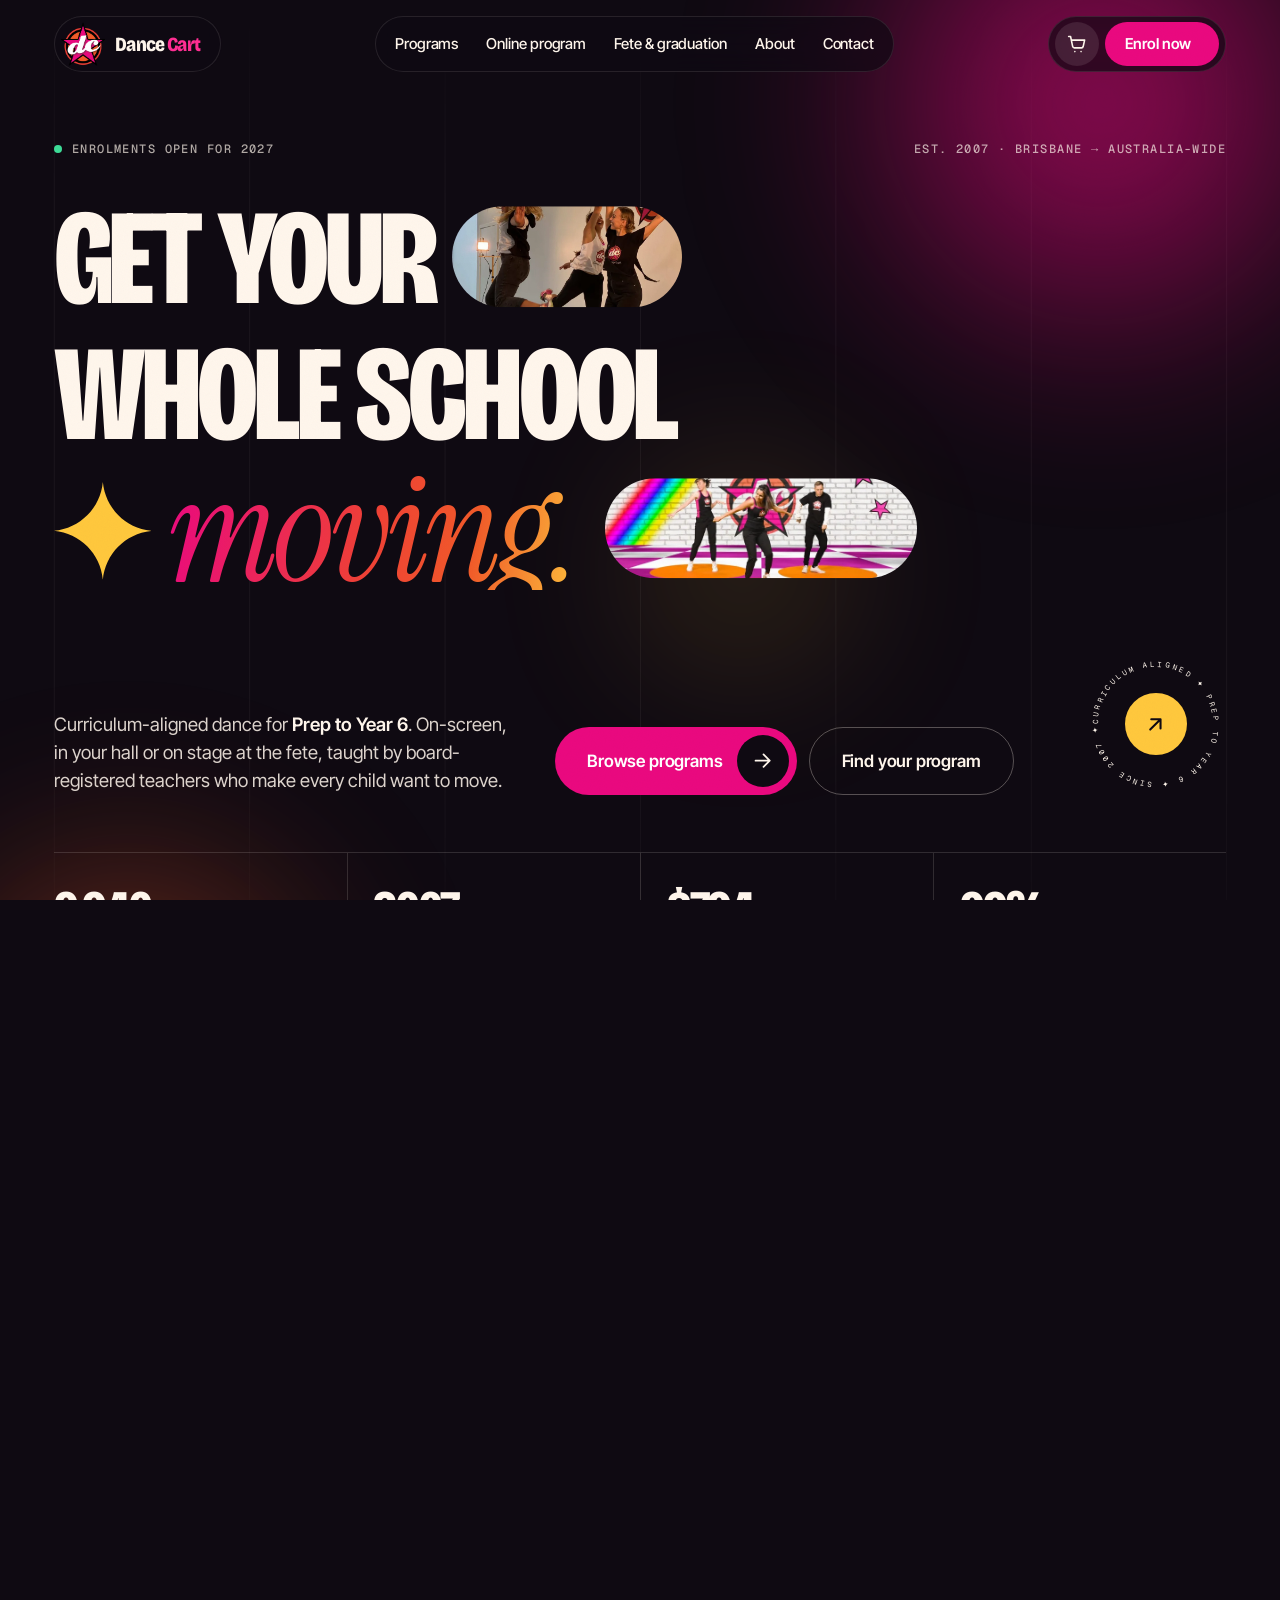
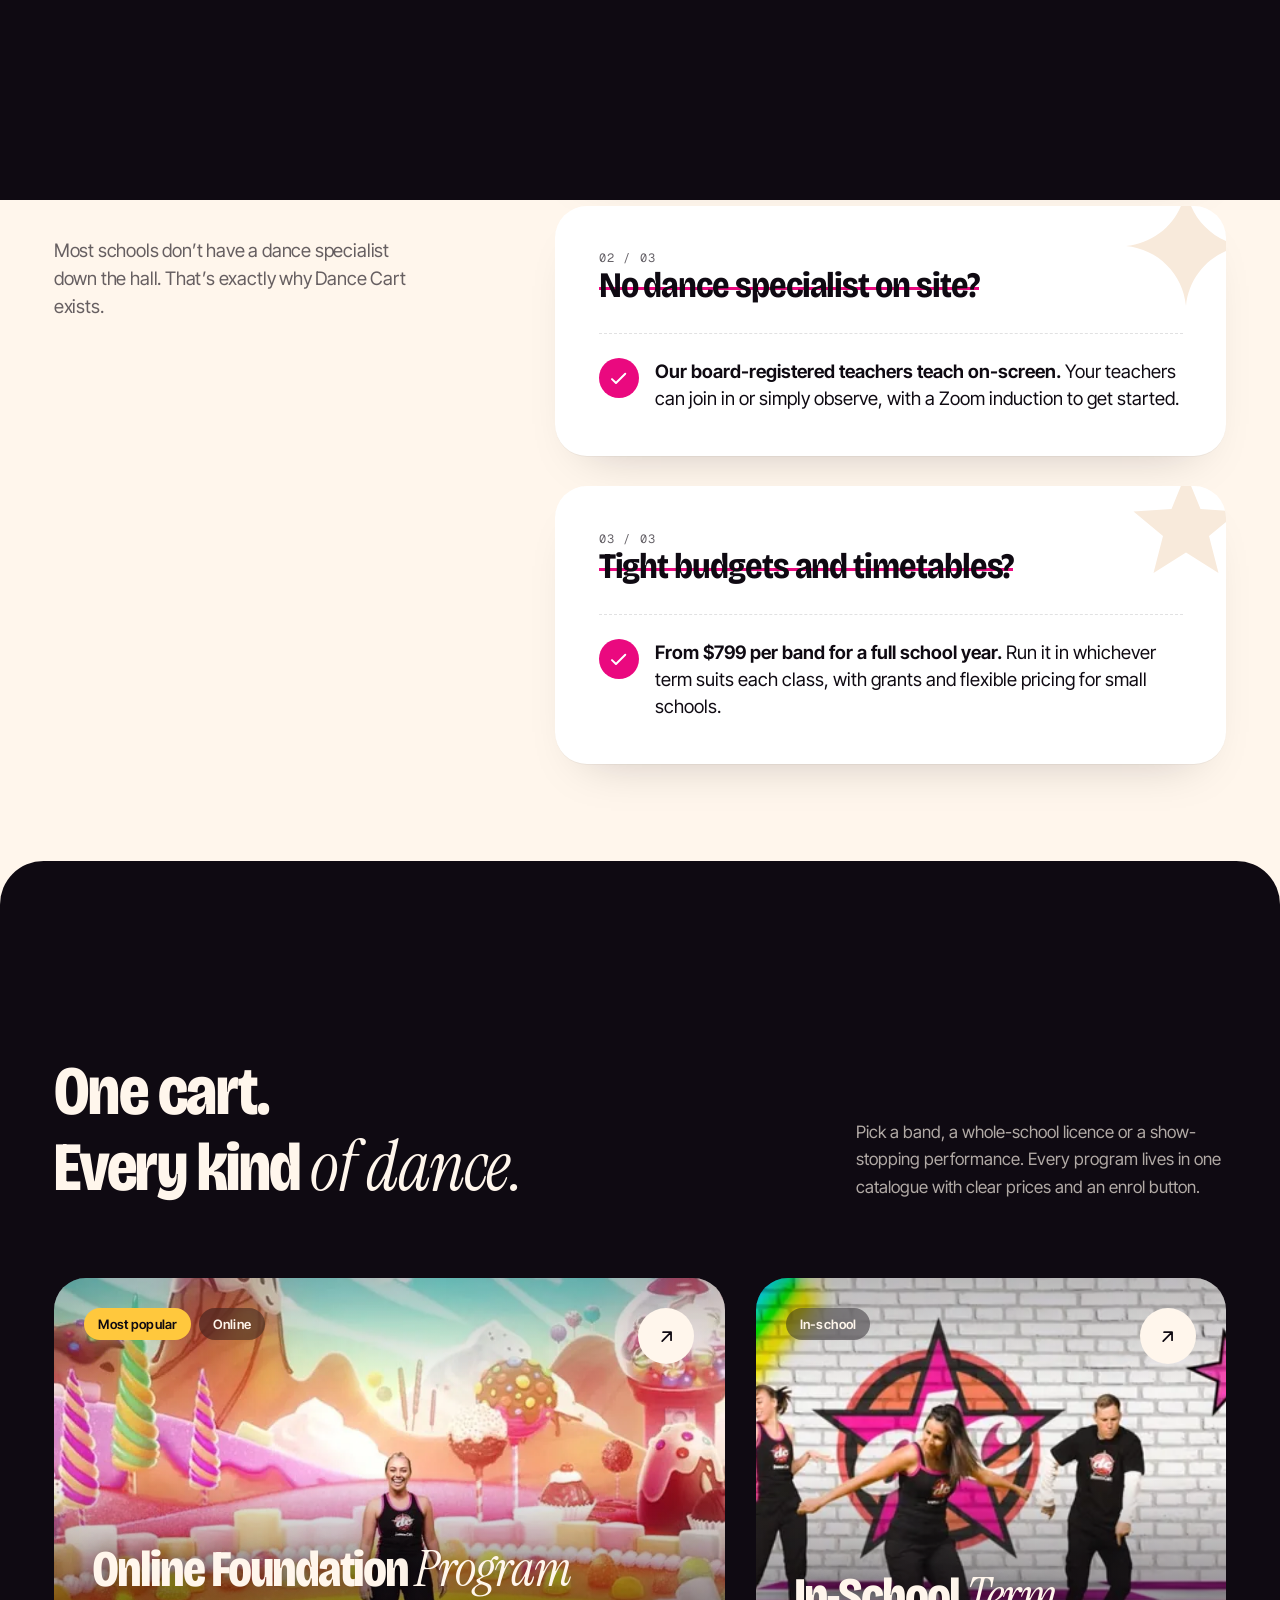
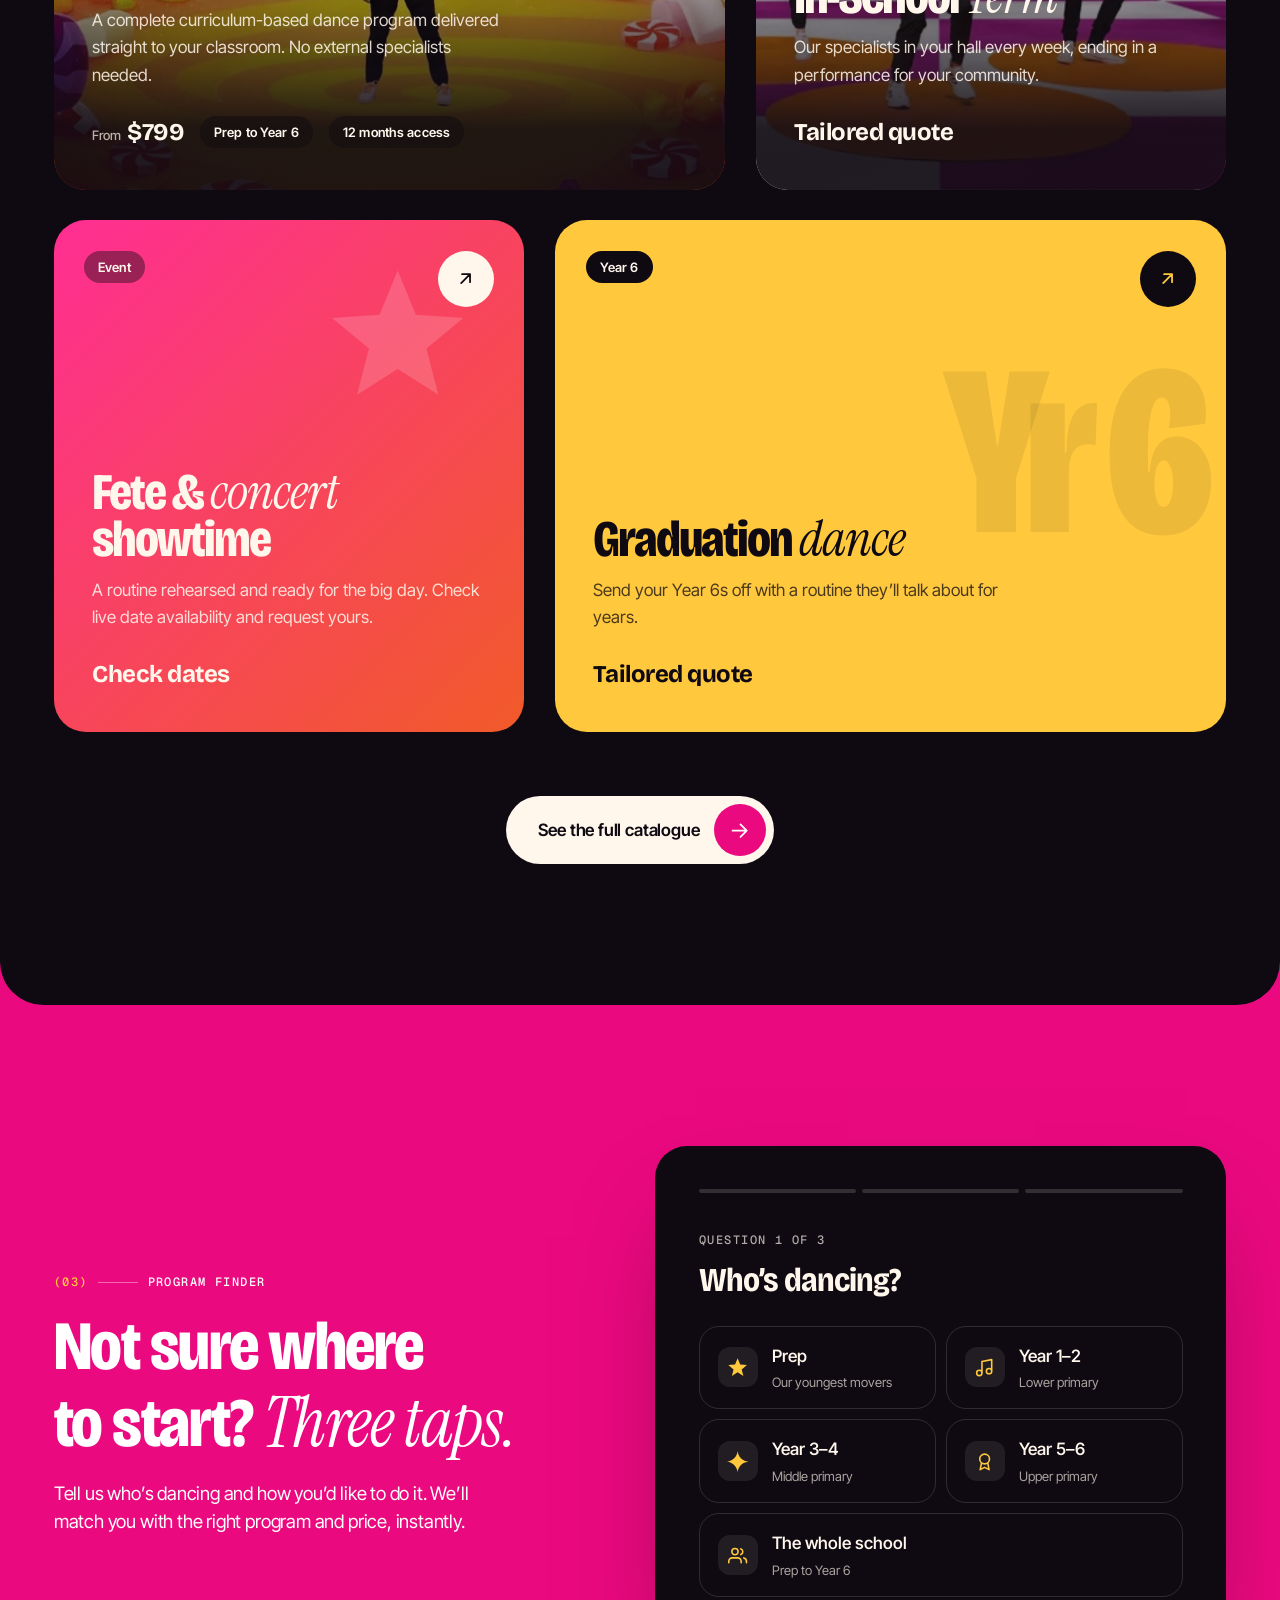
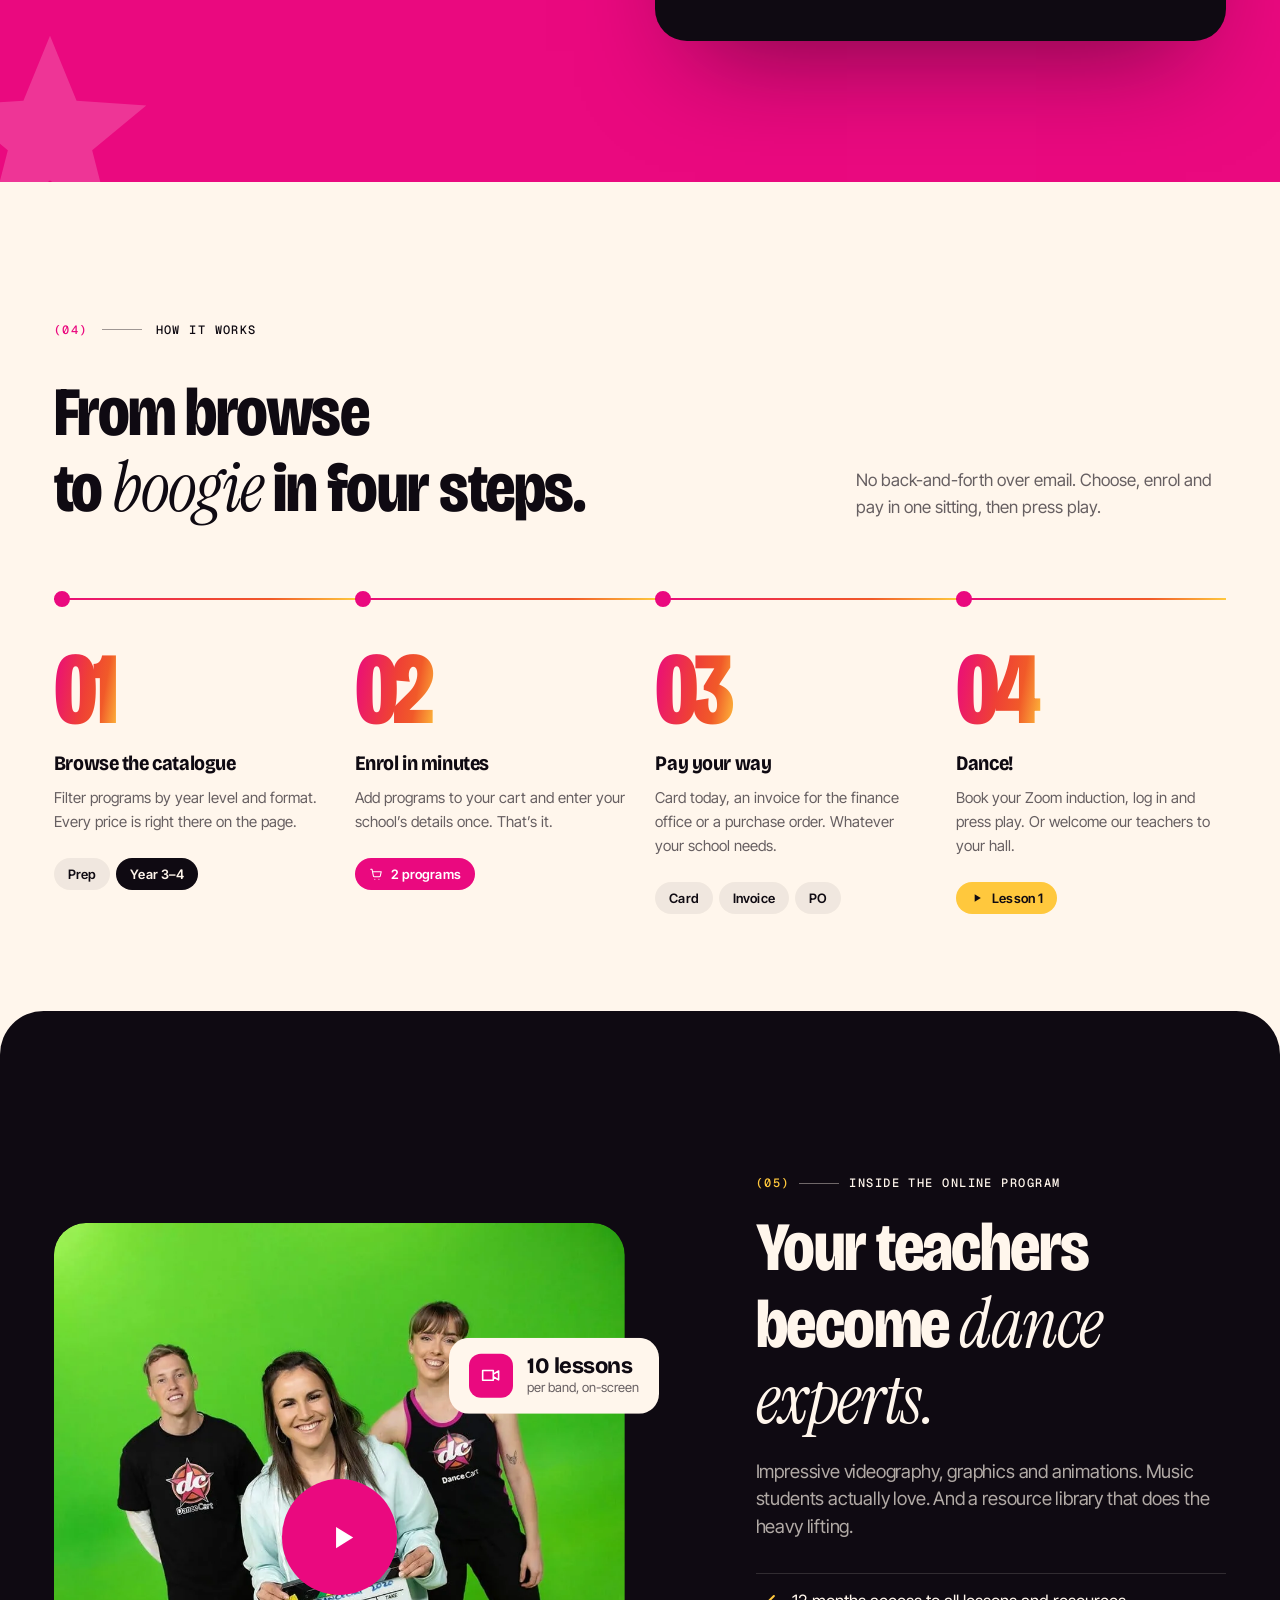
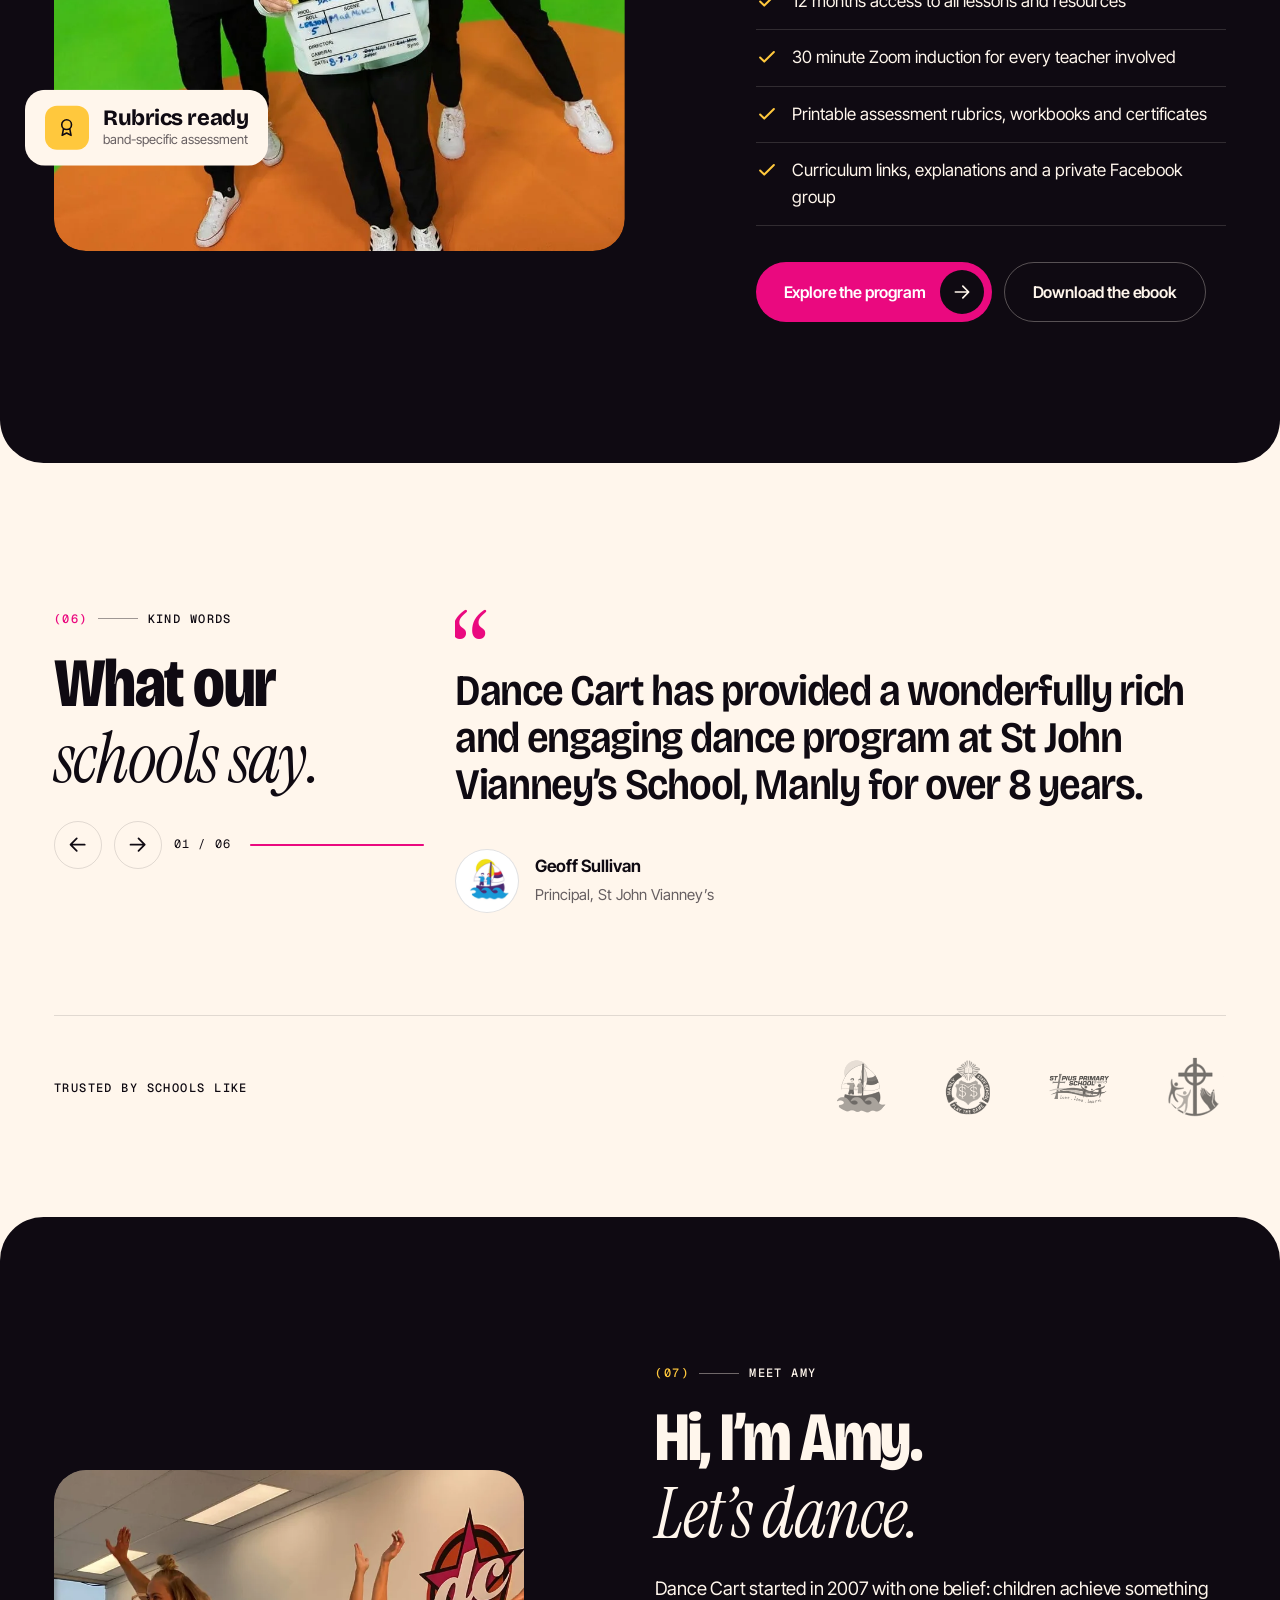
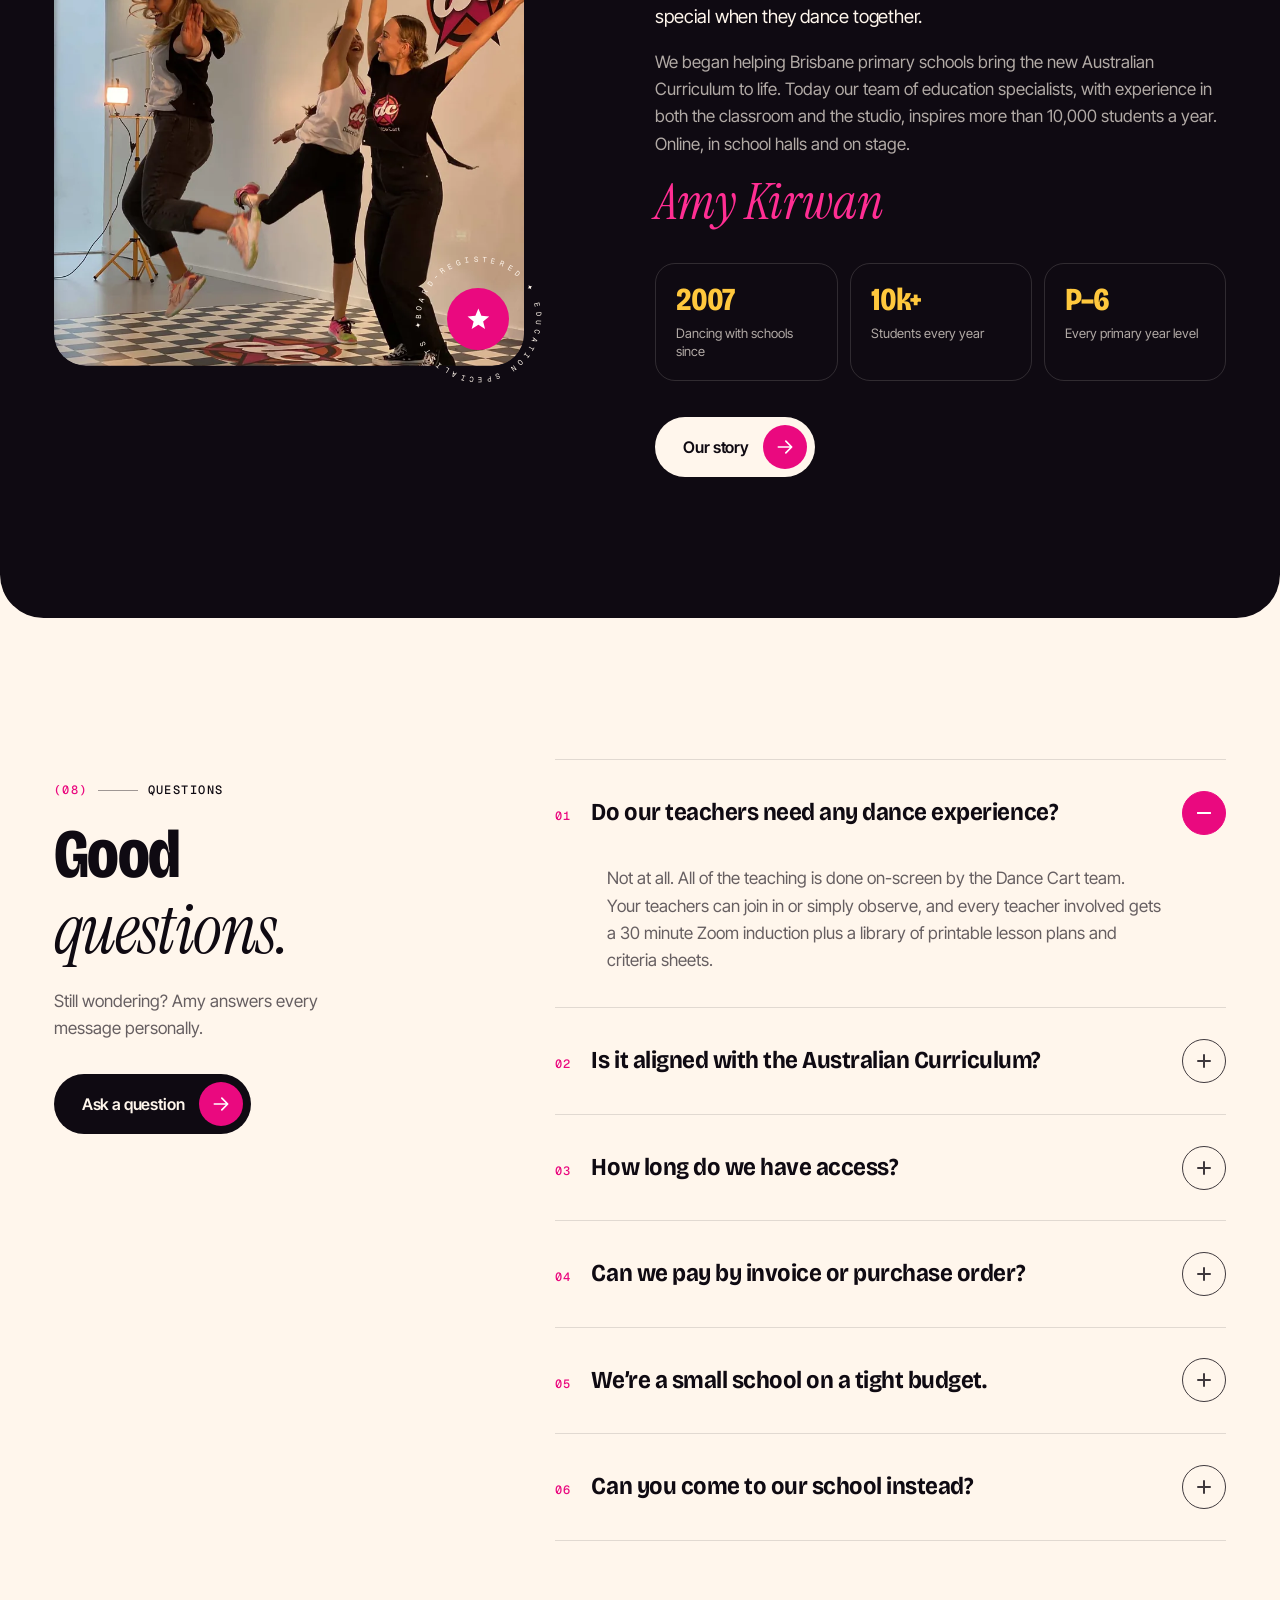
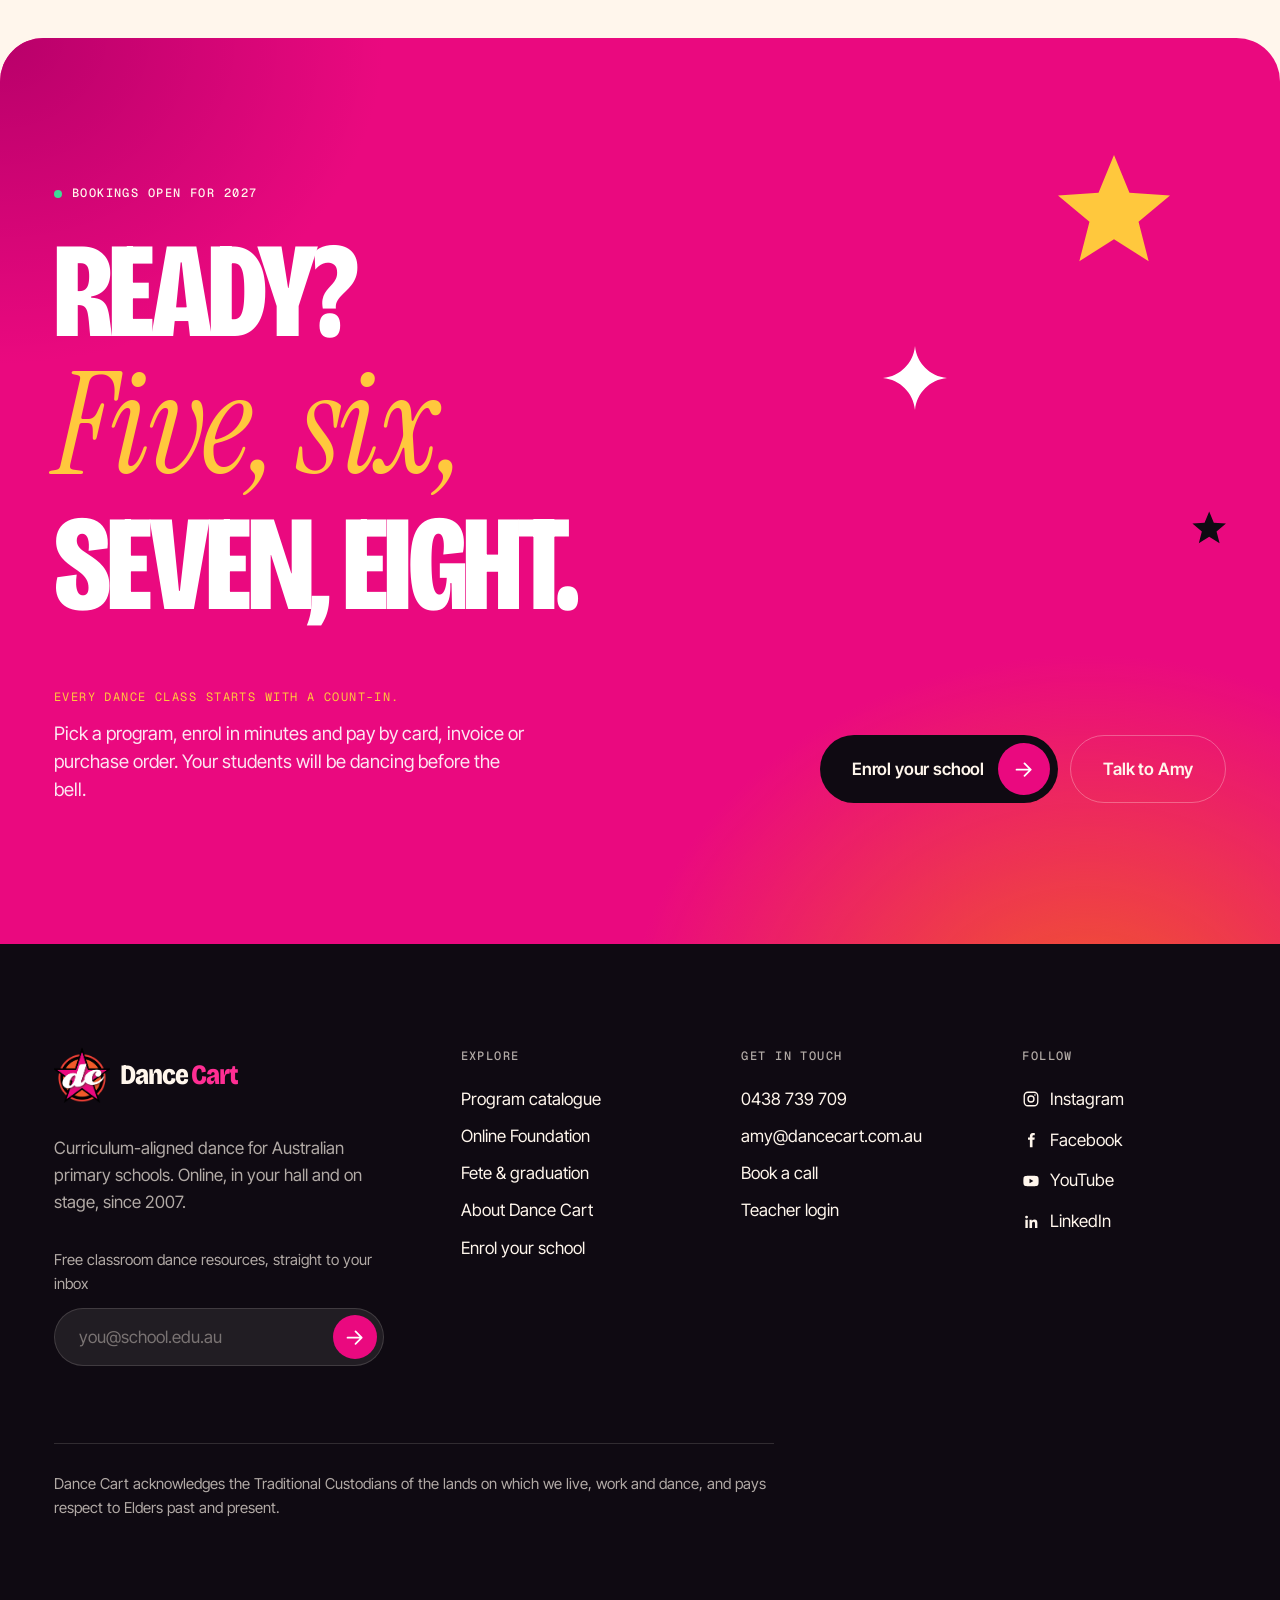
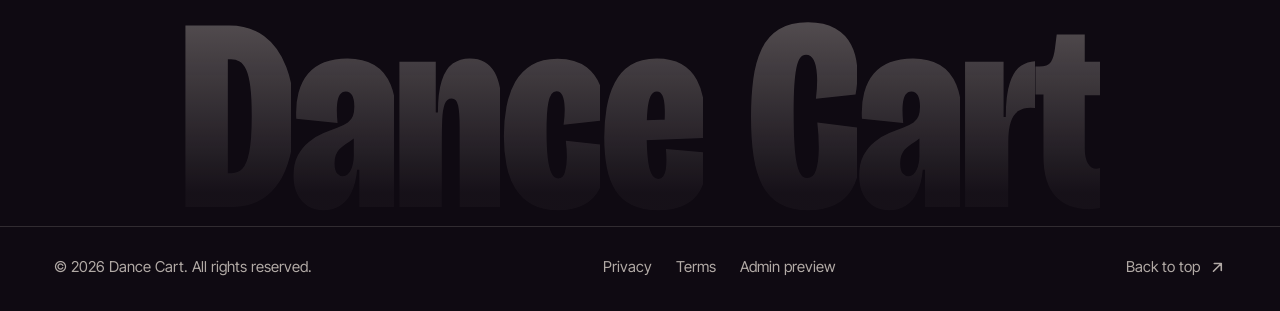
==== index.html @ 2ce1fd02 "Tighten mobile spacing and stop headings and sub-nav being cut off - Sticky sub-nav sits below the f" ====
<!doctype html>
<html lang="en-AU">
<head>
  <meta charset="utf-8">
  <meta name="viewport" content="width=device-width, initial-scale=1, viewport-fit=cover">
  <title>Dance Cart | Curriculum-aligned dance programs for Australian primary schools</title>
  <meta name="description" content="Online, in-school, fete and graduation dance programs for Australian primary schools. Curriculum-aligned, taught by board-registered teachers. Browse, enrol and pay online.">
  <meta name="robots" content="index, follow">
  <link rel="canonical" href="https://www.dancecart.com.au/">
  <meta name="theme-color" content="#0f0a12">
  <meta property="og:type" content="website">
  <meta property="og:site_name" content="Dance Cart">
  <meta property="og:title" content="Dance Cart | Curriculum-aligned dance programs for Australian primary schools">
  <meta property="og:description" content="Online, in-school, fete and graduation dance programs for Australian primary schools. Curriculum-aligned, taught by board-registered teachers. Browse, enrol and pay online.">
  <meta property="og:url" content="https://www.dancecart.com.au/">
  <meta property="og:image" content="assets/img/og.jpg">
  <meta name="twitter:card" content="summary_large_image">
  <link rel="icon" href="assets/img/favicon.svg" type="image/svg+xml">
  <link rel="icon" href="assets/img/favicon-32.png" sizes="32x32" type="image/png">
  <link rel="apple-touch-icon" href="assets/img/apple-touch-icon.png">
  <script>
    /* Before first paint: preloader on the first visit of a session,
       a curtain when arriving from another page of the site. */
    (function (d) {
      var h = d.documentElement; h.classList.add('js');
      try {
        if (window.matchMedia('(prefers-reduced-motion: reduce)').matches) return;
        var s = window.sessionStorage;
        if (!s.getItem('dc-seen')) h.classList.add('is-loading');
        else if (s.getItem('dc-nav')) h.classList.add('is-entering');
        setTimeout(function () { h.classList.remove('is-loading', 'is-entering'); }, 6000);
      } catch (e) {}
    })(document);
  </script>
  <link rel="preload" href="assets/fonts/bricolage-grotesque-normal-200-800.woff2" as="font" type="font/woff2" crossorigin>
  <link rel="preload" href="assets/fonts/inter-tight-normal-300-700.woff2" as="font" type="font/woff2" crossorigin>
  <link rel="preload" href="assets/fonts/instrument-serif-italic-400.woff2" as="font" type="font/woff2" crossorigin>
  <link rel="stylesheet" href="assets/css/fonts.css?v=c5fd3fbf">
  <link rel="stylesheet" href="assets/css/main.css?v=2bdb8184">
  <script type="application/ld+json">
  {
    "@context": "https://schema.org",
    "@type": "EducationalOrganization",
    "name": "Dance Cart",
    "url": "https://www.dancecart.com.au",
    "email": "amy@dancecart.com.au",
    "telephone": "+61 438 739 709",
    "foundingDate": "2007",
    "description": "Curriculum-aligned dance programs for Australian primary schools: online, in-school, fete and graduation performances.",
    "areaServed": "Australia",
    "address": { "@type": "PostalAddress", "addressLocality": "Brisbane", "addressRegion": "QLD", "addressCountry": "AU" },
    "sameAs": [
      "https://www.facebook.com/Dancecart/",
      "https://www.instagram.com/dance.cart/",
      "https://www.linkedin.com/company/dance-cart/",
      "https://www.youtube.com/channel/UClw1FPyxZNXL_c0dzCB1tfg"
    ]
  }
  </script>
</head>
<body data-page="home" class="" id="top">
  <a class="skip-link" href="#main">Skip to content</a>

  <svg width="0" height="0" style="position:absolute" aria-hidden="true" focusable="false">
    <defs>
      <symbol id="i-star" viewBox="0 0 24 24"><path d="M12 1.5l2.9 7.1 7.6.5-5.9 4.9 1.9 7.4L12 17.3l-6.5 4.1 1.9-7.4L1.5 9.1l7.6-.5z" fill="currentColor"/></symbol>
      <symbol id="i-spark" viewBox="0 0 24 24"><path d="M12 0c.6 6.4 5.6 11.4 12 12-6.4.6-11.4 5.6-12 12-.6-6.4-5.6-11.4-12-12C6.4 11.4 11.4 6.4 12 0z" fill="currentColor"/></symbol>
      <symbol id="i-arrow" viewBox="0 0 24 24"><path d="M4 12h15m-6-7 7 7-7 7" fill="none" stroke="currentColor" stroke-width="2" stroke-linecap="round" stroke-linejoin="round"/></symbol>
      <symbol id="i-arrow-ur" viewBox="0 0 24 24"><path d="M7 17 17 7M8 7h9v9" fill="none" stroke="currentColor" stroke-width="2" stroke-linecap="round" stroke-linejoin="round"/></symbol>
      <symbol id="i-arrow-l" viewBox="0 0 24 24"><path d="M20 12H5m6-7-7 7 7 7" fill="none" stroke="currentColor" stroke-width="2" stroke-linecap="round" stroke-linejoin="round"/></symbol>
      <symbol id="i-cart" viewBox="0 0 24 24"><path d="M3 4h2.2l2.3 11.2a2 2 0 0 0 2 1.6h7.9a2 2 0 0 0 2-1.5L21 8H6.1M10 21h.01M17 21h.01" fill="none" stroke="currentColor" stroke-width="1.8" stroke-linecap="round" stroke-linejoin="round"/></symbol>
      <symbol id="i-close" viewBox="0 0 24 24"><path d="M6 6l12 12M18 6 6 18" fill="none" stroke="currentColor" stroke-width="2" stroke-linecap="round"/></symbol>
      <symbol id="i-plus" viewBox="0 0 24 24"><path d="M12 5v14M5 12h14" fill="none" stroke="currentColor" stroke-width="2" stroke-linecap="round"/></symbol>
      <symbol id="i-minus" viewBox="0 0 24 24"><path d="M5 12h14" fill="none" stroke="currentColor" stroke-width="2" stroke-linecap="round"/></symbol>
      <symbol id="i-check" viewBox="0 0 24 24"><path d="m4.5 12.5 4.5 4.5 10.5-10.5" fill="none" stroke="currentColor" stroke-width="2.2" stroke-linecap="round" stroke-linejoin="round"/></symbol>
      <symbol id="i-play" viewBox="0 0 24 24"><path d="M8 5.5v13l10.5-6.5z" fill="currentColor"/></symbol>
      <symbol id="i-phone" viewBox="0 0 24 24"><path d="M5 3h3.5l1.8 4.6-2.3 1.5a11 11 0 0 0 6.9 6.9l1.5-2.3L21 15.5V19a2 2 0 0 1-2.2 2A17 17 0 0 1 3 5.2 2 2 0 0 1 5 3z" fill="none" stroke="currentColor" stroke-width="1.8" stroke-linejoin="round"/></symbol>
      <symbol id="i-mail" viewBox="0 0 24 24"><path d="M3.5 5.5h17v13h-17zM4 6l8 6.5L20 6" fill="none" stroke="currentColor" stroke-width="1.8" stroke-linejoin="round"/></symbol>
      <symbol id="i-calendar" viewBox="0 0 24 24"><path d="M4 6.5h16V20H4zM4 10.5h16M8.5 3.5v5M15.5 3.5v5" fill="none" stroke="currentColor" stroke-width="1.8" stroke-linecap="round" stroke-linejoin="round"/></symbol>
      <symbol id="i-card" viewBox="0 0 24 24"><path d="M3 6h18v12H3zM3 10h18M7 15h4" fill="none" stroke="currentColor" stroke-width="1.8" stroke-linecap="round" stroke-linejoin="round"/></symbol>
      <symbol id="i-doc" viewBox="0 0 24 24"><path d="M6 3h8l4 4v14H6zM14 3v4h4M9 12h6M9 16h6" fill="none" stroke="currentColor" stroke-width="1.8" stroke-linecap="round" stroke-linejoin="round"/></symbol>
      <symbol id="i-receipt" viewBox="0 0 24 24"><path d="M6 3h12v18l-3-2-3 2-3-2-3 2zM9 8h6M9 12h6" fill="none" stroke="currentColor" stroke-width="1.8" stroke-linecap="round" stroke-linejoin="round"/></symbol>
      <symbol id="i-video" viewBox="0 0 24 24"><path d="M3 6.5h12v11H3zM15 10.5l6-3.5v10l-6-3.5" fill="none" stroke="currentColor" stroke-width="1.8" stroke-linejoin="round"/></symbol>
      <symbol id="i-music" viewBox="0 0 24 24"><path d="M9 18V5l11-2v13M9 18a3 3 0 1 1-6 0 3 3 0 0 1 6 0zM20 16a3 3 0 1 1-6 0 3 3 0 0 1 6 0z" fill="none" stroke="currentColor" stroke-width="1.8" stroke-linejoin="round"/></symbol>
      <symbol id="i-users" viewBox="0 0 24 24"><path d="M16 20v-1.5a4 4 0 0 0-4-4H6a4 4 0 0 0-4 4V20M9 11a3.5 3.5 0 1 0 0-7 3.5 3.5 0 0 0 0 7zM22 20v-1.5a4 4 0 0 0-3-3.9M15.5 4.2a3.5 3.5 0 0 1 0 6.6" fill="none" stroke="currentColor" stroke-width="1.8" stroke-linecap="round" stroke-linejoin="round"/></symbol>
      <symbol id="i-clock" viewBox="0 0 24 24"><circle cx="12" cy="12" r="8.5" fill="none" stroke="currentColor" stroke-width="1.8"/><path d="M12 7.5V12l3 2" fill="none" stroke="currentColor" stroke-width="1.8" stroke-linecap="round"/></symbol>
      <symbol id="i-award" viewBox="0 0 24 24"><circle cx="12" cy="9" r="5.5" fill="none" stroke="currentColor" stroke-width="1.8"/><path d="m8.5 13.5-1.5 7.5 5-2.5 5 2.5-1.5-7.5" fill="none" stroke="currentColor" stroke-width="1.8" stroke-linejoin="round"/></symbol>
      <symbol id="i-book" viewBox="0 0 24 24"><path d="M4 5a2 2 0 0 1 2-2h14v15H6a2 2 0 0 0-2 2zM4 20a2 2 0 0 0 2 2h14v-4" fill="none" stroke="currentColor" stroke-width="1.8" stroke-linejoin="round"/></symbol>
      <symbol id="i-shield" viewBox="0 0 24 24"><path d="M12 3 4.5 6v5.5c0 4.6 3.2 8.4 7.5 9.5 4.3-1.1 7.5-4.9 7.5-9.5V6z M8.5 12l2.5 2.5 4.5-4.5" fill="none" stroke="currentColor" stroke-width="1.8" stroke-linejoin="round" stroke-linecap="round"/></symbol>
      <symbol id="i-pin" viewBox="0 0 24 24"><path d="M12 21s-6.5-5.6-6.5-11a6.5 6.5 0 0 1 13 0c0 5.4-6.5 11-6.5 11z" fill="none" stroke="currentColor" stroke-width="1.8"/><circle cx="12" cy="10" r="2.4" fill="none" stroke="currentColor" stroke-width="1.8"/></symbol>
      <symbol id="i-download" viewBox="0 0 24 24"><path d="M12 4v11m-5-5 5 5 5-5M5 20h14" fill="none" stroke="currentColor" stroke-width="2" stroke-linecap="round" stroke-linejoin="round"/></symbol>
      <symbol id="i-search" viewBox="0 0 24 24"><circle cx="11" cy="11" r="6.5" fill="none" stroke="currentColor" stroke-width="1.8"/><path d="m16 16 4.5 4.5" fill="none" stroke="currentColor" stroke-width="1.8" stroke-linecap="round"/></symbol>
      <symbol id="i-lock" viewBox="0 0 24 24"><path d="M5.5 10.5h13V21h-13zM8 10.5V7.5a4 4 0 0 1 8 0v3" fill="none" stroke="currentColor" stroke-width="1.8" stroke-linejoin="round"/></symbol>
      <symbol id="i-facebook" viewBox="0 0 24 24"><path d="M14 8.5V7c0-.8.5-1.2 1.2-1.2H17V2.6h-2.6C11.6 2.6 10.5 4.4 10.5 7v1.5H8v3.3h2.5V21.5H14V11.8h2.6l.4-3.3z" fill="currentColor"/></symbol>
      <symbol id="i-instagram" viewBox="0 0 24 24"><rect x="3" y="3" width="18" height="18" rx="5" fill="none" stroke="currentColor" stroke-width="1.8"/><circle cx="12" cy="12" r="4" fill="none" stroke="currentColor" stroke-width="1.8"/><circle cx="17.3" cy="6.7" r="1.1" fill="currentColor"/></symbol>
      <symbol id="i-linkedin" viewBox="0 0 24 24"><path d="M4.5 9h3.2v11H4.5zM6.1 3.5a1.9 1.9 0 1 1 0 3.8 1.9 1.9 0 0 1 0-3.8zM10 9h3v1.6c.5-.9 1.7-1.9 3.5-1.9 3.4 0 4 2.2 4 5.1V20h-3.2v-5.5c0-1.3 0-3-1.8-3s-2.1 1.4-2.1 2.9V20H10z" fill="currentColor"/></symbol>
      <symbol id="i-youtube" viewBox="0 0 24 24"><path d="M22 8.2c-.2-1.6-1-2.7-2.6-2.9C16.9 5 12 5 12 5s-4.9 0-7.4.3C3 5.5 2.2 6.6 2 8.2 1.8 9.6 1.8 12 1.8 12s0 2.4.2 3.8c.2 1.6 1 2.7 2.6 2.9C7.1 19 12 19 12 19s4.9 0 7.4-.3c1.6-.2 2.4-1.3 2.6-2.9.2-1.4.2-3.8.2-3.8s0-2.4-.2-3.8zM10 15V9l5.2 3z" fill="currentColor"/></symbol>
      <symbol id="i-x" viewBox="0 0 24 24"><path d="M17.5 3h3.2l-7 8 8.2 10h-6.4l-5-6.2L4.8 21H1.6l7.5-8.6L1.2 3h6.6l4.5 5.7zm-1.1 16.2h1.8L6.7 4.7H4.8z" fill="currentColor"/></symbol>
    </defs>
  </svg>

  <div class="preloader" aria-hidden="true" title="Click to skip">
    <div class="preloader__layer preloader__layer--1"></div>
    <div class="preloader__layer preloader__layer--2"></div>
    <div class="preloader__layer preloader__layer--3"></div>

    <div class="preloader__top">
      <span class="label">Dance Cart &middot; Est. 2007</span>
      <span class="label preloader__hint">The count-in every dance class starts with</span>
    </div>

    <div class="preloader__count">
      <span class="preloader__num">5</span><span class="preloader__num">6</span><span class="preloader__num">7</span><span class="preloader__num">8</span>
      <div class="preloader__go">
        <img src="assets/img/dc-mark.png" alt="" width="140" height="140">
        <span>Let&rsquo;s <em>dance!</em></span>
      </div>
    </div>

    <div class="preloader__bottom">
      <span class="preloader__beats"><i></i><i></i><i></i><i></i></span>
      <span class="label preloader__words"><b>Five</b> <b>six</b> <b>seven</b> <b>eight</b></span>
    </div>
  </div>


  <div class="curtain" aria-hidden="true">
    <div class="curtain__panel curtain__panel--1"></div>
    <div class="curtain__panel curtain__panel--2"></div>
    <div class="curtain__panel curtain__panel--3"><img src="assets/img/dc-mark.png" alt="" width="96" height="96"></div>
  </div>

  <header class="header" data-header>
    <div class="header__inner">
      <a class="brand" href="index.html" aria-label="Dance Cart home">
        <img class="brand__mark" src="assets/img/dc-mark.png" alt="" width="44" height="44">
        <span class="brand__word">Dance<span>Cart</span></span>
      </a>

      <nav class="nav" aria-label="Main">
        <ul class="nav__list">
          <li><a class="nav__link" href="programs.html" data-nav="programs">Programs</a></li>
          <li><a class="nav__link" href="online-foundation.html" data-nav="online-foundation">Online program</a></li>
          <li><a class="nav__link" href="events.html" data-nav="events">Fete &amp; graduation</a></li>
          <li><a class="nav__link" href="about.html" data-nav="about">About</a></li>
          <li><a class="nav__link" href="contact.html" data-nav="contact">Contact</a></li>
        </ul>
      </nav>

      <div class="header__actions">
        <a class="header__login" href="https://www.dancecart.com.au/online-courses/">Teacher login</a>
        <button class="cart-btn" type="button" data-cart-open aria-label="Open your enrolment cart">
          <svg class="i"><use href="#i-cart"/></svg>
          <span class="cart-btn__count" data-cart-count>0</span>
        </button>
        <a class="btn btn--primary btn--sm header__cta" href="enrol.html" data-magnetic><span class="btn__text" data-text="Enrol now">Enrol now</span></a>
        <button class="burger" type="button" aria-label="Open menu" aria-expanded="false" aria-controls="menu" data-menu-toggle>
          <span></span><span></span>
        </button>
      </div>
    </div>
  </header>

  <div class="menu" id="menu" aria-hidden="true">
    <div class="menu__bg"></div>
    <nav class="menu__inner" aria-label="Mobile">
      <ul class="menu__list">
        <li><a href="index.html" data-nav="home" aria-current="page"><span class="menu__num">01</span>Home</a></li>
        <li><a href="programs.html" data-nav="programs"><span class="menu__num">02</span>Programs</a></li>
        <li><a href="online-foundation.html" data-nav="online-foundation"><span class="menu__num">03</span>Online program</a></li>
        <li><a href="events.html" data-nav="events"><span class="menu__num">04</span>Fete &amp; grad</a></li>
        <li><a href="about.html" data-nav="about"><span class="menu__num">05</span>About</a></li>
        <li><a href="contact.html" data-nav="contact"><span class="menu__num">06</span>Contact</a></li>
      </ul>
      <div class="menu__foot">
        <a class="btn btn--primary" href="enrol.html"><span class="btn__text" data-text="Enrol your school">Enrol your school</span><span class="btn__icon"><svg class="i"><use href="#i-arrow"/></svg></span></a>
        <div class="menu__contact">
          <a href="tel:+61438739709">0438 739 709</a>
          <a href="mailto:amy@dancecart.com.au">amy@dancecart.com.au</a>
          <a href="https://www.dancecart.com.au/online-courses/">Teacher login</a>
        </div>
      </div>
    </nav>
  </div>


  <main id="main" tabindex="-1">
<!-- Hero -->
    <section class="hero" aria-labelledby="hero-title">
      <div class="hero__bg" aria-hidden="true">
        <div class="hero__grid-lines"></div>
        <div class="blob blob--pink"></div>
        <div class="blob blob--orange"></div>
        <div class="blob blob--sun"></div>
      </div>

      <div class="container">
        <div class="hero__top" data-reveal="fade">
          <span class="label"><span class="label__dot"></span>Enrolments open for 2027</span>
          <span class="label">Est. 2007 &middot; Brisbane &rarr; Australia-wide</span>
        </div>

        <h1 class="hero__title" id="hero-title" data-split>
          <span class="hero__line">Get your <span class="hero__pill"><img src="assets/img/studio-jump-800.webp" alt="" width="800" height="886" fetchpriority="high"></span></span>
          <span class="hero__line hero__line--2">whole school</span>
          <span class="hero__line"><span class="hero__star" aria-hidden="true"><svg class="i"><use href="#i-spark"/></svg></span><em>moving.</em><span class="hero__pill hero__pill--wide"><img src="assets/img/rainbow-studio-700.webp" alt="" width="700" height="393"></span></span>
        </h1>

        <div class="hero__foot">
          <p class="hero__lead" data-reveal style="--d:.35s">Curriculum-aligned dance for <strong>Prep to Year 6</strong>. On-screen, in your hall or on stage at the fete, taught by board-registered teachers who make every child want to move.</p>
          <div class="hero__ctas" data-reveal style="--d:.45s">
            <a class="btn btn--primary btn--lg" href="programs.html" data-magnetic><span class="btn__text" data-text="Browse programs">Browse programs</span><span class="btn__icon"><svg class="i"><use href="#i-arrow"/></svg></span></a>
            <a class="btn btn--ghost-light btn--lg" href="#finder"><span class="btn__text" data-text="Find your program">Find your program</span></a>
          </div>
          <a class="hero__badge badge-spin" href="online-foundation.html" aria-label="Explore the Online Foundation Program" data-reveal="scale" style="--d:.55s">
            <svg class="ring" viewBox="0 0 200 200" aria-hidden="true"><defs><path id="ring-hero" d="M100,100 m-82,0 a82,82 0 1,1 164,0 a82,82 0 1,1 -164,0"/></defs><text><textPath href="#ring-hero" textLength="512" lengthAdjust="spacing">Curriculum aligned &#10022; Prep to Year 6 &#10022; Since 2007 &#10022; </textPath></text></svg>
            <span class="badge-spin__core"><svg class="i"><use href="#i-arrow-ur"/></svg></span>
          </a>
        </div>

        <div class="stats" data-reveal style="--d:.6s">
          <div class="stat"><span class="stat__num"><span data-count="10000">10,000</span>+</span><span class="stat__label">students dancing with us every year</span></div>
          <div class="stat"><span class="stat__num">2007</span><span class="stat__label">getting Aussie schools moving since</span></div>
          <div class="stat"><span class="stat__num">$<span data-count="799">799</span></span><span class="stat__label">a full year of online lessons per band</span></div>
          <div class="stat"><span class="stat__num"><span data-count="100">100</span>%</span><span class="stat__label">aligned to the Australian Curriculum</span></div>
        </div>
      </div>
    </section>

    <!-- Ribbons -->
    <div class="ribbons" aria-hidden="true">
      <div class="ribbon ribbon--pink">
        <div class="marquee" style="--speed:38s">
          <div class="marquee__track">
            <span class="marquee__item">Prep <svg class="i"><use href="#i-star"/></svg> Year 1&ndash;2 <svg class="i"><use href="#i-star"/></svg> Year 3&ndash;4 <svg class="i"><use href="#i-star"/></svg> Year 5&ndash;6 <svg class="i"><use href="#i-star"/></svg> <em>Whole school</em> <svg class="i"><use href="#i-star"/></svg></span>
          </div>
          <div class="marquee__track">
            <span class="marquee__item">Prep <svg class="i"><use href="#i-star"/></svg> Year 1&ndash;2 <svg class="i"><use href="#i-star"/></svg> Year 3&ndash;4 <svg class="i"><use href="#i-star"/></svg> Year 5&ndash;6 <svg class="i"><use href="#i-star"/></svg> <em>Whole school</em> <svg class="i"><use href="#i-star"/></svg></span>
          </div>
        </div>
      </div>
      <div class="ribbon ribbon--sun">
        <div class="marquee marquee--reverse" style="--speed:44s">
          <div class="marquee__track">
            <span class="marquee__item">Online <svg class="i"><use href="#i-spark"/></svg> In your hall <svg class="i"><use href="#i-spark"/></svg> <em>On stage</em> <svg class="i"><use href="#i-spark"/></svg> Fete day <svg class="i"><use href="#i-spark"/></svg> Graduation <svg class="i"><use href="#i-spark"/></svg></span>
          </div>
          <div class="marquee__track">
            <span class="marquee__item">Online <svg class="i"><use href="#i-spark"/></svg> In your hall <svg class="i"><use href="#i-spark"/></svg> <em>On stage</em> <svg class="i"><use href="#i-spark"/></svg> Fete day <svg class="i"><use href="#i-spark"/></svg> Graduation <svg class="i"><use href="#i-spark"/></svg></span>
          </div>
        </div>
      </div>
    </div>

    <!-- (01) Problems → fixes -->
    <section class="section" aria-labelledby="fix-title">
      <div class="container fixes">
        <div class="fixes__intro">
          <p class="label" data-reveal><span class="label__num">(01)</span><span class="label__line"></span>Sound familiar?</p>
          <h2 class="h2" id="fix-title" data-split><span>Dance is in</span><span>the curriculum.</span><span><em>Now what?</em></span></h2>
          <p class="lead muted" data-reveal>Most schools don&rsquo;t have a dance specialist down the hall. That&rsquo;s exactly why Dance Cart exists.</p>
        </div>
        <div class="fixes__list">
          <article class="fix" data-reveal>
            <svg class="fix__deco" aria-hidden="true"><use href="#i-star"/></svg>
            <span class="fix__num">01 / 03</span>
            <h3 class="fix__q">Unsure how to get your school moving?</h3>
            <div class="fix__a"><span class="fix__tick"><svg class="i"><use href="#i-check"/></svg></span><p><strong>Ready-to-run units for every year level.</strong> Ten lessons per band with lesson plans, rubrics and certificates already done for you.</p></div>
          </article>
          <article class="fix" data-reveal>
            <svg class="fix__deco" aria-hidden="true"><use href="#i-spark"/></svg>
            <span class="fix__num">02 / 03</span>
            <h3 class="fix__q">No dance specialist on site?</h3>
            <div class="fix__a"><span class="fix__tick"><svg class="i"><use href="#i-check"/></svg></span><p><strong>Our board-registered teachers teach on-screen.</strong> Your teachers can join in or simply observe, with a Zoom induction to get started.</p></div>
          </article>
          <article class="fix" data-reveal>
            <svg class="fix__deco" aria-hidden="true"><use href="#i-star"/></svg>
            <span class="fix__num">03 / 03</span>
            <h3 class="fix__q">Tight budgets and timetables?</h3>
            <div class="fix__a"><span class="fix__tick"><svg class="i"><use href="#i-check"/></svg></span><p><strong>From $799 per band for a full school year.</strong> Run it in whichever term suits each class, with grants and flexible pricing for small schools.</p></div>
          </article>
        </div>
      </div>
    </section>

    <!-- (02) Programs -->
    <section class="section section--ink section--round" aria-labelledby="prog-title">
      <div class="container">
        <div class="sec-head">
          <p class="sec-head__label label" data-reveal><span class="label__num">(02)</span><span class="label__line"></span>Programs</p>
          <h2 class="sec-head__title h2" id="prog-title" data-split><span>One cart.</span><span>Every kind <em>of dance.</em></span></h2>
          <div class="sec-head__aside" data-reveal>
            <p class="muted">Pick a band, a whole-school licence or a show-stopping performance. Every program lives in one catalogue with clear prices and an enrol button.</p>
          </div>
        </div>

        <div class="bento">
          <a class="bento__card bento__card--a" href="online-foundation.html" data-reveal data-cursor="Explore">
            <div class="bento__media"><img src="assets/img/candyland-862.webp" alt="A Dance Cart teacher on a colourful candyland set filming an online lesson" loading="lazy" width="862" height="679"></div>
            <div class="bento__top"><div class="bento__chips"><span class="chip chip--sun">Most popular</span><span class="chip chip--glass">Online</span></div><span class="bento__go"><svg class="i"><use href="#i-arrow-ur"/></svg></span></div>
            <h3 class="bento__title">Online Foundation <em>Program</em></h3>
            <p class="bento__text">A complete curriculum-based dance program delivered straight to your classroom. No external specialists needed.</p>
            <div class="bento__meta"><span class="bento__price"><small>From</small>$799</span><span class="chip chip--glass">Prep to Year 6</span><span class="chip chip--glass">12 months access</span></div>
          </a>
          <a class="bento__card bento__card--b" href="programs.html#in-school" data-reveal style="--d:.1s" data-cursor="Explore">
            <div class="bento__media"><img src="assets/img/rainbow-studio-700.webp" alt="Three Dance Cart teachers dancing in a bright rainbow studio" loading="lazy" width="700" height="393" style="object-position:62% 50%"></div>
            <div class="bento__top"><div class="bento__chips"><span class="chip chip--glass">In-school</span></div><span class="bento__go"><svg class="i"><use href="#i-arrow-ur"/></svg></span></div>
            <h3 class="bento__title">In-School <em>Term</em></h3>
            <p class="bento__text">Our specialists in your hall every week, ending in a performance for your community.</p>
            <div class="bento__meta"><span class="bento__price">Tailored quote</span></div>
          </a>
          <a class="bento__card bento__card--c" href="events.html" data-reveal data-cursor="Explore">
            <svg class="bento__art" aria-hidden="true"><use href="#i-star"/></svg>
            <div class="bento__top"><div class="bento__chips"><span class="chip chip--glass">Event</span></div><span class="bento__go"><svg class="i"><use href="#i-arrow-ur"/></svg></span></div>
            <h3 class="bento__title">Fete &amp; <em>concert</em> showtime</h3>
            <p class="bento__text">A routine rehearsed and ready for the big day. Check live date availability and request yours.</p>
            <div class="bento__meta"><span class="bento__price">Check dates</span></div>
          </a>
          <a class="bento__card bento__card--d" href="events.html#graduation" data-reveal style="--d:.1s" data-cursor="Explore">
            <span class="bento__art" aria-hidden="true">Yr 6</span>
            <div class="bento__top"><div class="bento__chips"><span class="chip chip--ink">Year 6</span></div><span class="bento__go"><svg class="i"><use href="#i-arrow-ur"/></svg></span></div>
            <h3 class="bento__title">Graduation <em>dance</em></h3>
            <p class="bento__text" style="opacity:.75">Send your Year 6s off with a routine they&rsquo;ll talk about for years.</p>
            <div class="bento__meta"><span class="bento__price">Tailored quote</span></div>
          </a>
        </div>

        <div class="bento__more" data-reveal>
          <a class="btn btn--light btn--lg" href="programs.html" data-magnetic><span class="btn__text" data-text="See the full catalogue">See the full catalogue</span><span class="btn__icon"><svg class="i"><use href="#i-arrow"/></svg></span></a>
        </div>
      </div>
    </section>

    <!-- Program finder -->
    <section class="section section--pink section--tuck finder" id="finder" aria-labelledby="finder-title">
      <svg class="finder__deco" style="width:220px;height:220px;left:-60px;bottom:-60px;animation:spin 30s linear infinite" aria-hidden="true"><use href="#i-star"/></svg>
      <div class="container finder__wrap">
        <div class="finder__intro">
          <p class="label" data-reveal><span class="label__num" style="color:var(--sun)">(03)</span><span class="label__line"></span>Program finder</p>
          <h2 class="h2" id="finder-title" data-split><span>Not sure where</span><span>to start? <em>Three taps.</em></span></h2>
          <p class="lead" data-reveal>Tell us who&rsquo;s dancing and how you&rsquo;d like to do it. We&rsquo;ll match you with the right program and price, instantly.</p>
        </div>

        <div class="finder__box" data-finder data-reveal="scale">
          <div class="finder__progress" aria-hidden="true"><i></i><i></i><i></i></div>

          <div class="finder__step" data-q="who">
            <p class="label" style="color:var(--muted-light)">Question 1 of 3</p>
            <p class="finder__q">Who&rsquo;s dancing?</p>
            <div class="finder__opts">
              <button class="opt" type="button" data-v="prep"><span class="opt__emoji"><svg class="i"><use href="#i-star"/></svg></span><span class="opt__text">Prep<small>Our youngest movers</small></span></button>
              <button class="opt" type="button" data-v="y12"><span class="opt__emoji"><svg class="i"><use href="#i-music"/></svg></span><span class="opt__text">Year 1&ndash;2<small>Lower primary</small></span></button>
              <button class="opt" type="button" data-v="y34"><span class="opt__emoji"><svg class="i"><use href="#i-spark"/></svg></span><span class="opt__text">Year 3&ndash;4<small>Middle primary</small></span></button>
              <button class="opt" type="button" data-v="y56"><span class="opt__emoji"><svg class="i"><use href="#i-award"/></svg></span><span class="opt__text">Year 5&ndash;6<small>Upper primary</small></span></button>
              <button class="opt opt--wide" type="button" data-v="whole"><span class="opt__emoji"><svg class="i"><use href="#i-users"/></svg></span><span class="opt__text">The whole school<small>Prep to Year 6</small></span></button>
            </div>
          </div>

          <div class="finder__step" data-q="how">
            <p class="label" style="color:var(--muted-light)">Question 2 of 3</p>
            <p class="finder__q">How would you like to dance?</p>
            <div class="finder__opts">
              <button class="opt opt--wide" type="button" data-v="online"><span class="opt__emoji"><svg class="i"><use href="#i-video"/></svg></span><span class="opt__text">On-screen, any time<small>Online lessons your teachers press play on</small></span></button>
              <button class="opt opt--wide" type="button" data-v="inschool"><span class="opt__emoji"><svg class="i"><use href="#i-users"/></svg></span><span class="opt__text">Our teachers, your hall<small>Weekly lessons on site for a term</small></span></button>
              <button class="opt opt--wide" type="button" data-v="event"><span class="opt__emoji"><svg class="i"><use href="#i-star"/></svg></span><span class="opt__text">A show-stopping performance<small>Fete, concert or graduation</small></span></button>
            </div>
            <button class="finder__back" type="button" data-finder-back><svg class="i"><use href="#i-arrow-l"/></svg>Back</button>
          </div>

          <div class="finder__step" data-q="when">
            <p class="label" style="color:var(--muted-light)">Question 3 of 3</p>
            <p class="finder__q">When do you want to start?</p>
            <div class="finder__opts">
              <button class="opt" type="button" data-v="now"><span class="opt__emoji"><svg class="i"><use href="#i-clock"/></svg></span><span class="opt__text">This term<small>As soon as possible</small></span></button>
              <button class="opt" type="button" data-v="next"><span class="opt__emoji"><svg class="i"><use href="#i-calendar"/></svg></span><span class="opt__text">Next term<small>Planning ahead</small></span></button>
              <button class="opt opt--wide" type="button" data-v="year"><span class="opt__emoji"><svg class="i"><use href="#i-book"/></svg></span><span class="opt__text">Next school year<small>Locking in 2027</small></span></button>
            </div>
            <button class="finder__back" type="button" data-finder-back><svg class="i"><use href="#i-arrow-l"/></svg>Back</button>
          </div>

          <div class="finder__result">
            <div data-finder-out></div>
            <button class="finder__back" type="button" data-finder-reset><svg class="i"><use href="#i-arrow-l"/></svg>Start over</button>
          </div>
        </div>
      </div>
    </section>

    <!-- (04) How it works -->
    <section class="section" aria-labelledby="how-title">
      <div class="container">
        <div class="sec-head">
          <p class="sec-head__label label" data-reveal><span class="label__num">(04)</span><span class="label__line"></span>How it works</p>
          <h2 class="sec-head__title h2" id="how-title" data-split><span>From browse</span><span>to <em>boogie</em> in four steps.</span></h2>
          <div class="sec-head__aside" data-reveal><p class="muted">No back-and-forth over email. Choose, enrol and pay in one sitting, then press play.</p></div>
        </div>
        <ol class="steps">
          <li class="step" style="--i:0"><span class="step__bar"></span><span class="step__dot"></span><p class="step__num">01</p><h3 class="step__title">Browse the catalogue</h3><p class="step__text">Filter programs by year level and format. Every price is right there on the page.</p><div class="step__ui"><span class="chip">Prep</span><span class="chip chip--ink">Year 3&ndash;4</span></div></li>
          <li class="step" style="--i:1"><span class="step__bar"></span><span class="step__dot"></span><p class="step__num">02</p><h3 class="step__title">Enrol in minutes</h3><p class="step__text">Add programs to your cart and enter your school&rsquo;s details once. That&rsquo;s it.</p><div class="step__ui"><span class="chip chip--pink"><svg class="i"><use href="#i-cart"/></svg>2 programs</span></div></li>
          <li class="step" style="--i:2"><span class="step__bar"></span><span class="step__dot"></span><p class="step__num">03</p><h3 class="step__title">Pay your way</h3><p class="step__text">Card today, an invoice for the finance office or a purchase order. Whatever your school needs.</p><div class="step__ui"><span class="chip">Card</span><span class="chip">Invoice</span><span class="chip">PO</span></div></li>
          <li class="step" style="--i:3"><span class="step__bar"></span><span class="step__dot"></span><p class="step__num">04</p><h3 class="step__title">Dance!</h3><p class="step__text">Book your Zoom induction, log in and press play. Or welcome our teachers to your hall.</p><div class="step__ui"><span class="chip chip--sun"><svg class="i"><use href="#i-play"/></svg>Lesson 1</span></div></li>
        </ol>
      </div>
    </section>

    <!-- (05) Online spotlight -->
    <section class="section section--ink section--round" aria-labelledby="spot-title">
      <div class="container spot">
        <div class="spot__media">
          <div class="spot__frame" data-clip>
            <img src="assets/img/team-1000.webp" alt="The Dance Cart team on a green-screen set with a film clapperboard" loading="lazy" width="1000" height="1054">
            <button class="spot__play" type="button" data-video aria-label="Watch a content sneak preview" data-cursor="Play"><svg class="i"><use href="#i-play"/></svg></button>
          </div>
          <div class="spot__float spot__float--a" data-parallax="0.08"><span class="spot__float-icon"><svg class="i"><use href="#i-video"/></svg></span><span><strong>10 lessons</strong><small>per band, on-screen</small></span></div>
          <div class="spot__float spot__float--b" data-parallax="-0.06"><span class="spot__float-icon"><svg class="i"><use href="#i-award"/></svg></span><span><strong>Rubrics ready</strong><small>band-specific assessment</small></span></div>
        </div>
        <div class="spot__body">
          <p class="label" data-reveal><span class="label__num">(05)</span><span class="label__line"></span>Inside the online program</p>
          <h2 class="h2" id="spot-title" data-split><span>Your teachers</span><span>become <em>dance</em></span><span><em>experts.</em></span></h2>
          <p class="lead muted" data-reveal>Impressive videography, graphics and animations. Music students actually love. And a resource library that does the heavy lifting.</p>
          <ul class="ticks" data-reveal>
            <li><svg class="i"><use href="#i-check"/></svg>12 months access to all lessons and resources</li>
            <li><svg class="i"><use href="#i-check"/></svg>30 minute Zoom induction for every teacher involved</li>
            <li><svg class="i"><use href="#i-check"/></svg>Printable assessment rubrics, workbooks and certificates</li>
            <li><svg class="i"><use href="#i-check"/></svg>Curriculum links, explanations and a private Facebook group</li>
          </ul>
          <div class="spot__ctas" data-reveal>
            <a class="btn btn--primary" href="online-foundation.html" data-magnetic><span class="btn__text" data-text="Explore the program">Explore the program</span><span class="btn__icon"><svg class="i"><use href="#i-arrow"/></svg></span></a>
            <a class="btn btn--ghost-light" href="https://www.dancecart.com.au/wp-content/uploads/2023/02/E-Book-Online-program-2023.pdf" target="_blank" rel="noopener"><span class="btn__text" data-text="Download the ebook">Download the ebook</span></a>
          </div>
        </div>
      </div>
    </section>

    <!-- (06) Testimonials -->
    <section class="section" aria-labelledby="quotes-title" data-quotes>
      <div class="container">
        <div class="quotes">
          <div class="quotes__aside">
            <div>
              <p class="label" data-reveal><span class="label__num">(06)</span><span class="label__line"></span>Kind words</p>
              <h2 class="h2" id="quotes-title" style="margin-top:20px" data-split><span>What our</span><span><em>schools say.</em></span></h2>
            </div>
            <div class="quotes__nav" data-reveal>
              <button class="icon-btn" type="button" data-quotes-prev aria-label="Previous testimonial"><svg class="i"><use href="#i-arrow-l"/></svg></button>
              <button class="icon-btn" type="button" data-quotes-next aria-label="Next testimonial"><svg class="i"><use href="#i-arrow"/></svg></button>
              <span class="quotes__count" data-quotes-count aria-live="polite">01 / 06</span>
              <span class="quotes__bar"><i></i></span>
            </div>
          </div>
          <div class="quotes__stage" data-quotes-stage data-reveal></div>
        </div>
        <div class="logos" data-reveal>
          <p class="label logos__label">Trusted by schools like</p>
          <div class="logos__row">
            <img src="assets/img/school-sjv.png" alt="St John Vianney's" loading="lazy" width="240" height="240">
            <img src="assets/img/school-manly.png" alt="Manly State School" loading="lazy" width="206" height="240">
            <img src="assets/img/school-stpius.png" alt="St Pius Primary School" loading="lazy" width="240" height="240">
            <img src="assets/img/school-stkevins.png" alt="St Kevin's" loading="lazy" width="240" height="240">
          </div>
        </div>
      </div>
    </section>

    <!-- (07) Meet Amy -->
    <section class="section section--ink section--round" aria-labelledby="amy-title">
      <div class="container meet">
        <div class="meet__media">
          <div class="meet__frame" data-clip><img src="assets/img/studio-jump-800.webp" alt="Dance Cart teachers leaping mid-routine in the studio" loading="lazy" width="800" height="886"></div>
          <div class="meet__sticker badge-spin" style="color:var(--paper)" aria-hidden="true">
            <svg class="ring" viewBox="0 0 200 200"><defs><path id="ring-amy" d="M100,100 m-82,0 a82,82 0 1,1 164,0 a82,82 0 1,1 -164,0"/></defs><text><textPath href="#ring-amy" textLength="512" lengthAdjust="spacing">Board-registered &#10022; Education specialists &#10022; </textPath></text></svg>
            <span class="badge-spin__core" style="background:var(--pink);color:var(--white)"><svg class="i"><use href="#i-star"/></svg></span>
          </div>
        </div>
        <div class="meet__body">
          <p class="label" data-reveal><span class="label__num">(07)</span><span class="label__line"></span>Meet Amy</p>
          <h2 class="h2" id="amy-title" data-split><span>Hi, I&rsquo;m Amy.</span><span><em>Let&rsquo;s dance.</em></span></h2>
          <p class="lead" data-reveal>Dance Cart started in 2007 with one belief: children achieve something special when they dance together.</p>
          <p class="muted" data-reveal>We began helping Brisbane primary schools bring the new Australian Curriculum to life. Today our team of education specialists, with experience in both the classroom and the studio, inspires more than 10,000 students a year. Online, in school halls and on stage.</p>
          <p class="meet__sig" data-reveal>Amy Kirwan</p>
          <div class="meet__facts" data-reveal>
            <div class="fact"><strong>2007</strong><small>Dancing with schools since</small></div>
            <div class="fact"><strong><span data-count="10">10</span>k+</strong><small>Students every year</small></div>
            <div class="fact"><strong>P&ndash;6</strong><small>Every primary year level</small></div>
          </div>
          <div class="spot__ctas" data-reveal>
            <a class="btn btn--light" href="about.html"><span class="btn__text" data-text="Our story">Our story</span><span class="btn__icon"><svg class="i"><use href="#i-arrow"/></svg></span></a>
          </div>
        </div>
      </div>
    </section>

    <!-- (08) FAQ -->
    <section class="section" aria-labelledby="faq-title">
      <div class="container faq">
        <div class="faq__intro">
          <p class="label" data-reveal><span class="label__num">(08)</span><span class="label__line"></span>Questions</p>
          <h2 class="h2" id="faq-title" data-split><span>Good</span><span><em>questions.</em></span></h2>
          <p class="muted" data-reveal>Still wondering? Amy answers every message personally.</p>
          <a class="btn btn--dark" href="contact.html" data-reveal><span class="btn__text" data-text="Ask a question">Ask a question</span><span class="btn__icon"><svg class="i"><use href="#i-arrow"/></svg></span></a>
        </div>
        <div class="faq__list accordion" data-reveal>
          <div class="acc is-open"><button class="acc__q" type="button" aria-expanded="true"><span class="acc__q-text"><span class="acc__num">01</span>Do our teachers need any dance experience?</span><span class="acc__icon" aria-hidden="true"></span></button><div class="acc__a"><div><p>Not at all. All of the teaching is done on-screen by the Dance Cart team. Your teachers can join in or simply observe, and every teacher involved gets a 30 minute Zoom induction plus a library of printable lesson plans and criteria sheets.</p></div></div></div>
          <div class="acc"><button class="acc__q" type="button" aria-expanded="false"><span class="acc__q-text"><span class="acc__num">02</span>Is it aligned with the Australian Curriculum?</span><span class="acc__icon" aria-hidden="true"></span></button><div class="acc__a"><div><p>Yes. The Online Foundation Program is fully aligned with the Australian Curriculum, with curriculum links and explanations for every unit and band-specific assessment rubrics.</p></div></div></div>
          <div class="acc"><button class="acc__q" type="button" aria-expanded="false"><span class="acc__q-text"><span class="acc__num">03</span>How long do we have access?</span><span class="acc__icon" aria-hidden="true"></span></button><div class="acc__a"><div><p>Twelve months. That covers the full school year, so each class can run the unit in whichever term suits them.</p></div></div></div>
          <div class="acc"><button class="acc__q" type="button" aria-expanded="false"><span class="acc__q-text"><span class="acc__num">04</span>Can we pay by invoice or purchase order?</span><span class="acc__icon" aria-hidden="true"></span></button><div class="acc__a"><div><p>Yes. When you enrol you can pay by card straight away, ask for an invoice for your finance office, or enter a purchase order number.</p></div></div></div>
          <div class="acc"><button class="acc__q" type="button" aria-expanded="false"><span class="acc__q-text"><span class="acc__num">05</span>We&rsquo;re a small school on a tight budget.</span><span class="acc__icon" aria-hidden="true"></span></button><div class="acc__a"><div><p>We hear you. Bands can be bought individually, and we offer flexible pricing options and grants for small schools. Tick &ldquo;small school&rdquo; when you enrol or get in touch and we&rsquo;ll find a way to get your school dancing.</p></div></div></div>
          <div class="acc"><button class="acc__q" type="button" aria-expanded="false"><span class="acc__q-text"><span class="acc__num">06</span>Can you come to our school instead?</span><span class="acc__icon" aria-hidden="true"></span></button><div class="acc__a"><div><p>Absolutely. Our in-school term programs, fete performances and graduation dances are taught on site by Dance Cart specialists. Add one to your cart to request a tailored quote.</p></div></div></div>
        </div>
      </div>
    </section>
  </main>

  <footer class="footer">
    <section class="footer-cta" aria-labelledby="footer-cta-title">
      <div class="footer-cta__glow" aria-hidden="true"></div>
      <div class="container">
        <p class="label label--light"><span class="label__dot"></span>Bookings open for 2027</p>
        <h2 class="footer-cta__title" id="footer-cta-title" data-split>
          <span>Ready?</span>
          <span><em>Five, six,</em></span>
          <span>seven, eight.</span>
        </h2>
        <div class="footer-cta__row">
          <p class="footer-cta__lead"><span class="footer-cta__aside">Every dance class starts with a count-in.</span> Pick a program, enrol in minutes and pay by card, invoice or purchase order. Your students will be dancing before the bell.</p>
          <div class="footer-cta__btns">
            <a class="btn btn--primary btn--lg" href="enrol.html" data-magnetic><span class="btn__text" data-text="Enrol your school">Enrol your school</span><span class="btn__icon"><svg class="i"><use href="#i-arrow"/></svg></span></a>
            <a class="btn btn--ghost-light btn--lg" href="contact.html"><span class="btn__text" data-text="Talk to Amy">Talk to Amy</span></a>
          </div>
        </div>
      </div>
      <div class="footer-cta__stars" aria-hidden="true">
        <svg class="i star-a"><use href="#i-star"/></svg>
        <svg class="i star-b"><use href="#i-spark"/></svg>
        <svg class="i star-c"><use href="#i-star"/></svg>
      </div>
    </section>

    <div class="footer__main">
      <div class="container footer__grid">
        <div class="footer__brand">
          <a class="brand brand--footer" href="index.html" aria-label="Dance Cart home">
            <img class="brand__mark" src="assets/img/dc-mark.png" alt="" width="56" height="56" loading="lazy">
            <span class="brand__word">Dance<span>Cart</span></span>
          </a>
          <p>Curriculum-aligned dance for Australian primary schools. Online, in your hall and on stage, since 2007.</p>
          <form class="signup" data-signup>
            <label class="signup__label" for="signup-email">Free classroom dance resources, straight to your inbox</label>
            <div class="signup__row">
              <input id="signup-email" type="email" name="email" placeholder="you@school.edu.au" autocomplete="email" required>
              <button class="signup__btn" type="submit" aria-label="Sign up"><svg class="i"><use href="#i-arrow"/></svg></button>
            </div>
          </form>
        </div>

        <div class="footer__col">
          <h3 class="footer__h">Explore</h3>
          <ul>
            <li><a href="programs.html">Program catalogue</a></li>
            <li><a href="online-foundation.html">Online Foundation</a></li>
            <li><a href="events.html">Fete &amp; graduation</a></li>
            <li><a href="about.html">About Dance Cart</a></li>
            <li><a href="enrol.html">Enrol your school</a></li>
          </ul>
        </div>

        <div class="footer__col">
          <h3 class="footer__h">Get in touch</h3>
          <ul>
            <li><a href="tel:+61438739709">0438 739 709</a></li>
            <li><a href="mailto:amy@dancecart.com.au">amy@dancecart.com.au</a></li>
            <li><a href="contact.html">Book a call</a></li>
            <li><a href="https://www.dancecart.com.au/online-courses/">Teacher login</a></li>
          </ul>
        </div>

        <div class="footer__col">
          <h3 class="footer__h">Follow</h3>
          <ul class="footer__social">
            <li><a href="https://www.instagram.com/dance.cart/" aria-label="Instagram"><svg class="i"><use href="#i-instagram"/></svg>Instagram</a></li>
            <li><a href="https://www.facebook.com/Dancecart/" aria-label="Facebook"><svg class="i"><use href="#i-facebook"/></svg>Facebook</a></li>
            <li><a href="https://www.youtube.com/channel/UClw1FPyxZNXL_c0dzCB1tfg" aria-label="YouTube"><svg class="i"><use href="#i-youtube"/></svg>YouTube</a></li>
            <li><a href="https://www.linkedin.com/company/dance-cart/" aria-label="LinkedIn"><svg class="i"><use href="#i-linkedin"/></svg>LinkedIn</a></li>
          </ul>
        </div>
      </div>

      <div class="container">
        <p class="footer__ack">Dance Cart acknowledges the Traditional Custodians of the lands on which we live, work and dance, and pays respect to Elders past and present.</p>
      </div>

      <div class="footer__word" aria-hidden="true">Dance Cart</div>

      <div class="container footer__bottom">
        <span>&copy; <span data-year>2026</span> Dance Cart. All rights reserved.</span>
        <span class="footer__legal">
          <a href="https://www.dancecart.com.au/wp-content/uploads/2021/01/Dance-Cart-Privacy-Policy.pdf">Privacy</a>
          <a href="https://www.dancecart.com.au/wp-content/uploads/2021/01/Dance-Cart-Terms-and-Conditions.pdf">Terms</a>
          <a href="dashboard.html">Admin preview</a>
        </span>
        <a class="footer__top" href="#top">Back to top <svg class="i"><use href="#i-arrow-ur"/></svg></a>
      </div>
    </div>
  </footer>

  <div class="drawer" data-drawer aria-hidden="true">
    <div class="drawer__scrim" data-cart-close></div>
    <aside class="drawer__panel" role="dialog" aria-modal="true" aria-labelledby="drawer-title">
      <div class="drawer__head">
        <div>
          <p class="label">Your enrolment</p>
          <h2 class="drawer__title" id="drawer-title">The cart <em>so far</em></h2>
        </div>
        <button class="icon-btn" type="button" data-cart-close aria-label="Close cart"><svg class="i"><use href="#i-close"/></svg></button>
      </div>
      <div class="drawer__body" data-cart-lines></div>
      <div class="drawer__foot" data-cart-foot></div>
    </aside>
  </div>

  <div class="modal" data-modal aria-hidden="true">
    <div class="modal__scrim" data-modal-close></div>
    <div class="modal__panel" role="dialog" aria-modal="true" aria-label="Program details">
      <button class="icon-btn modal__close" type="button" data-modal-close aria-label="Close"><svg class="i"><use href="#i-close"/></svg></button>
      <div class="modal__body" data-modal-body></div>
    </div>
  </div>


  <div class="cursor" aria-hidden="true"><span class="cursor__dot"></span><span class="cursor__label"></span></div>
  <div class="toast" role="status" aria-live="polite"></div>

  <script src="assets/js/data.js?v=2b94a925" defer></script>
  <script src="assets/js/site.js?v=57816ef5" defer></script>

</body>
</html>
---- assets/css/fonts.css ----
@font-face {
  font-family: 'Bricolage Grotesque';
  font-style: normal;
  font-weight: 200 800;
  font-stretch: 75% 100%;
  font-display: swap;
  src: url('../fonts/bricolage-grotesque-normal-200-800.woff2') format('woff2');
  unicode-range: U+0000-00FF, U+0131, U+0152-0153, U+02BB-02BC, U+02C6, U+02DA, U+02DC, U+0304, U+0308, U+0329, U+2000-206F, U+20AC, U+2122, U+2191, U+2193, U+2212, U+2215, U+FEFF, U+FFFD;
}
@font-face {
  font-family: 'Geist Mono';
  font-style: normal;
  font-weight: 400 500;
  font-display: swap;
  src: url('../fonts/geist-mono-normal-400.woff2') format('woff2');
  unicode-range: U+0000-00FF, U+0131, U+0152-0153, U+02BB-02BC, U+02C6, U+02DA, U+02DC, U+0304, U+0308, U+0329, U+2000-206F, U+20AC, U+2122, U+2191, U+2193, U+2212, U+2215, U+FEFF, U+FFFD;
}
@font-face {
  font-family: 'Instrument Serif';
  font-style: italic;
  font-weight: 400;
  font-display: swap;
  src: url('../fonts/instrument-serif-italic-400.woff2') format('woff2');
  unicode-range: U+0000-00FF, U+0131, U+0152-0153, U+02BB-02BC, U+02C6, U+02DA, U+02DC, U+0304, U+0308, U+0329, U+2000-206F, U+20AC, U+2122, U+2191, U+2193, U+2212, U+2215, U+FEFF, U+FFFD;
}
@font-face {
  font-family: 'Instrument Serif';
  font-style: normal;
  font-weight: 400;
  font-display: swap;
  src: url('../fonts/instrument-serif-normal-400.woff2') format('woff2');
  unicode-range: U+0000-00FF, U+0131, U+0152-0153, U+02BB-02BC, U+02C6, U+02DA, U+02DC, U+0304, U+0308, U+0329, U+2000-206F, U+20AC, U+2122, U+2191, U+2193, U+2212, U+2215, U+FEFF, U+FFFD;
}
@font-face {
  font-family: 'Inter Tight';
  font-style: normal;
  font-weight: 300 700;
  font-display: swap;
  src: url('../fonts/inter-tight-normal-300-700.woff2') format('woff2');
  unicode-range: U+0000-00FF, U+0131, U+0152-0153, U+02BB-02BC, U+02C6, U+02DA, U+02DC, U+0304, U+0308, U+0329, U+2000-206F, U+20AC, U+2122, U+2191, U+2193, U+2212, U+2215, U+FEFF, U+FFFD;
}
---- assets/css/main.css ----
/* ==========================================================================
   Dance Cart — main stylesheet
   1. Tokens          5. Header & menu     9. Cards & catalogue
   2. Base            6. Buttons & bits   10. Forms & enrolment
   3. Layout          7. Sections         11. Drawer, modal, toast
   4. Motion system   8. Page heroes      12. Responsive
   ========================================================================== */

/* 1. Tokens ---------------------------------------------------------------- */
:root {
  --ink: #0f0a12;
  --ink-2: #19121d;
  --ink-3: #261c2b;
  --ink-line: rgba(255, 246, 236, 0.14);
  --paper: #fff6ec;
  --paper-2: #f8eadb;
  --paper-3: #f0dcc7;
  --paper-line: rgba(15, 10, 18, 0.12);
  --white: #ffffff;
  --muted: rgba(15, 10, 18, 0.64);
  --muted-light: rgba(255, 246, 236, 0.68);

  --pink: #ea097f;
  --pink-hot: #ff2e93;
  --pink-soft: #ffd3e8;
  --orange: #f15a29;
  --red: #ef4036;
  --sun: #ffc83d;
  --sun-soft: #fff0c2;
  --mint: #3ddc97;

  --grad: linear-gradient(100deg, var(--pink) 0%, var(--red) 48%, var(--orange) 72%, var(--sun) 100%);
  --grad-soft: linear-gradient(135deg, #ff2e93 0%, #f15a29 100%);

  --f-display: 'Bricolage Grotesque', 'Arial Black', system-ui, sans-serif;
  --f-serif: 'Instrument Serif', Georgia, 'Times New Roman', serif;
  --f-body: 'Inter Tight', system-ui, -apple-system, 'Segoe UI', sans-serif;
  --f-mono: 'Geist Mono', ui-monospace, 'SF Mono', Menlo, monospace;

  --fs-mega: clamp(3.4rem, 10.6vw, 11.5rem);
  --fs-h1: clamp(3rem, 8.2vw, 8.75rem);
  --fs-h2: clamp(2.5rem, 5.4vw, 5.5rem);
  --fs-h3: clamp(1.625rem, 2.5vw, 2.375rem);
  --fs-h4: clamp(1.25rem, 1.6vw, 1.5rem);
  --fs-lead: clamp(1.125rem, 1.45vw, 1.375rem);
  --fs-body: 1.0625rem;
  --fs-sm: 0.9375rem;
  --fs-xs: 0.8125rem;
  --fs-label: 0.75rem;

  --gutter: clamp(20px, 4.2vw, 64px);
  --max: 1440px;
  --section: clamp(96px, 11vw, 168px);
  --gap: clamp(20px, 2.4vw, 32px);
  --gap-lg: clamp(40px, 6vw, 96px);

  --r-sm: 12px;
  --r: 20px;
  --r-lg: 32px;
  --r-xl: clamp(28px, 3.4vw, 48px);
  --r-pill: 999px;

  --ease: cubic-bezier(0.22, 1, 0.36, 1);
  --ease-in-out: cubic-bezier(0.76, 0, 0.24, 1);
  --ease-back: cubic-bezier(0.34, 1.56, 0.64, 1);

  --header-h: 88px;
  --shadow: 0 30px 60px -30px rgba(15, 10, 18, 0.35);
  --shadow-lg: 0 50px 100px -40px rgba(15, 10, 18, 0.5);
}

/* 2. Base ------------------------------------------------------------------ */
*, *::before, *::after { box-sizing: border-box; }
html { -webkit-text-size-adjust: 100%; text-size-adjust: 100%; scroll-padding-top: 110px; }
html:focus-within { scroll-behavior: smooth; }
body {
  margin: 0;
  background: var(--paper);
  color: var(--ink);
  font-family: var(--f-body);
  font-size: var(--fs-body);
  line-height: 1.6;
  font-weight: 400;
  -webkit-font-smoothing: antialiased;
  -moz-osx-font-smoothing: grayscale;
  text-rendering: optimizeLegibility;
  overflow-x: clip;
}
body.is-locked { overflow: hidden; }
img, svg, video { display: block; max-width: 100%; }
img { height: auto; }
a { color: inherit; text-decoration: none; }
button { font: inherit; color: inherit; background: none; border: 0; padding: 0; cursor: pointer; }
input, select, textarea { font: inherit; color: inherit; }
h1, h2, h3, h4, h5, p, ul, ol, figure, blockquote, dl, dd { margin: 0; }
ul, ol { padding: 0; list-style: none; }
::selection { background: var(--pink); color: var(--white); }
:focus-visible { outline: 2px solid var(--pink); outline-offset: 3px; border-radius: 4px; }
.i { width: 1.25em; height: 1.25em; flex: none; }
em { font-style: normal; }

.skip-link {
  position: fixed; top: 12px; left: 12px; z-index: 1000;
  padding: 12px 18px; border-radius: var(--r-pill);
  background: var(--sun); color: var(--ink); font-weight: 600;
  transform: translateY(-160%); transition: transform 0.3s var(--ease);
}
.skip-link:focus { transform: none; }
.sr-only { position: absolute; width: 1px; height: 1px; padding: 0; margin: -1px; overflow: hidden; clip: rect(0 0 0 0); white-space: nowrap; border: 0; }

/* Grain over everything for a printed, tactile finish */
body::after {
  content: ''; position: fixed; inset: -50%; z-index: 900; pointer-events: none;
  background-image: url("data:image/svg+xml,%3Csvg xmlns='http://www.w3.org/2000/svg' width='180' height='180'%3E%3Cfilter id='n'%3E%3CfeTurbulence type='fractalNoise' baseFrequency='.85' numOctaves='3' stitchTiles='stitch'/%3E%3C/filter%3E%3Crect width='100%25' height='100%25' filter='url(%23n)' opacity='.5'/%3E%3C/svg%3E");
  opacity: 0.07; mix-blend-mode: multiply;
}

/* Type */
.display, .h1, .h2, .h3, .h4 { font-family: var(--f-display); font-weight: 760; letter-spacing: -0.022em; line-height: 0.92; font-stretch: 84%; font-variation-settings: 'opsz' 96; }
.h1 { font-size: var(--fs-h1); }
.h2 { font-size: var(--fs-h2); line-height: 0.95; }
.h3 { font-size: var(--fs-h3); line-height: 1.02; letter-spacing: -0.025em; font-stretch: 90%; }
.h4 { font-size: var(--fs-h4); line-height: 1.12; letter-spacing: -0.015em; font-stretch: 95%; font-weight: 680; }
.serif, .h1 em, .h2 em, .h3 em, .display em, .footer-cta__title em, .drawer__title em {
  font-family: var(--f-serif); font-style: italic; font-weight: 400; letter-spacing: -0.02em; font-stretch: 100%;
}
.grad-text { background: var(--grad); -webkit-background-clip: text; background-clip: text; color: transparent; padding-right: 0.06em; }
.lead { font-size: var(--fs-lead); line-height: 1.5; letter-spacing: -0.01em; }
.muted { color: var(--muted); }
.on-dark .muted, .section--ink .muted { color: var(--muted-light); }
.small { font-size: var(--fs-sm); }

.label {
  display: inline-flex; align-items: center; gap: 10px;
  font-family: var(--f-mono); font-size: var(--fs-label); font-weight: 500;
  text-transform: uppercase; letter-spacing: 0.12em; line-height: 1.2;
}
.label__num { color: var(--pink); }
.section--ink .label__num, .on-dark .label__num { color: var(--sun); }
.label__line { width: 40px; height: 1px; background: currentColor; opacity: 0.4; }
.label__dot { width: 8px; height: 8px; border-radius: 50%; background: var(--mint); box-shadow: 0 0 0 0 rgba(61, 220, 151, 0.6); animation: pulse 2s infinite; }
.label--light { color: var(--paper); }
@keyframes pulse { 0% { box-shadow: 0 0 0 0 rgba(61, 220, 151, 0.55); } 70% { box-shadow: 0 0 0 10px rgba(61, 220, 151, 0); } 100% { box-shadow: 0 0 0 0 rgba(61, 220, 151, 0); } }

/* 3. Layout ---------------------------------------------------------------- */
.container { width: 100%; max-width: var(--max); margin-inline: auto; padding-inline: var(--gutter); }
.section { position: relative; padding-block: var(--section); }
.section--tight { padding-block: calc(var(--section) * 0.6); }
.section--ink { background: var(--ink); color: var(--paper); }
.section--ink-2 { background: var(--ink-2); color: var(--paper); }
.section--paper-2 { background: var(--paper-2); }
.section--pink { background: var(--pink); color: var(--white); }
.section--sun { background: var(--sun); color: var(--ink); }
.section--round-top { border-radius: var(--r-xl) var(--r-xl) 0 0; margin-top: calc(var(--r-xl) * -1); z-index: 2; }
.section--round { border-radius: var(--r-xl); z-index: 2; margin-top: calc(var(--r-xl) * -1); }
.section--round + .section { margin-top: calc(var(--r-xl) * -1); padding-top: calc(var(--section) + var(--r-xl)); }
.section--tuck { margin-top: calc(var(--r-xl) * -1); padding-top: calc(var(--section) + var(--r-xl)); }
.section--tuck-b { margin-bottom: calc(var(--r-xl) * -1); padding-bottom: calc(var(--section) + var(--r-xl)); }

.sec-head { display: grid; grid-template-columns: repeat(12, minmax(0, 1fr)); gap: var(--gap); align-items: end; margin-bottom: clamp(48px, 6vw, 88px); }
.sec-head__label { grid-column: 1 / -1; display: flex; align-items: center; gap: 14px; margin-bottom: clamp(4px, 1vw, 12px); }
.sec-head__title { grid-column: 1 / span 8; }
.sec-head__aside { grid-column: 9 / -1; display: flex; flex-direction: column; gap: 24px; align-items: flex-start; }
.sec-head--center { text-align: center; justify-items: center; }
.sec-head--center .sec-head__label, .sec-head--center .sec-head__title, .sec-head--center .sec-head__aside { grid-column: 1 / -1; justify-content: center; align-items: center; }
.sec-head--center .sec-head__aside { max-width: 620px; }

.grid-12 { display: grid; grid-template-columns: repeat(12, minmax(0, 1fr)); gap: var(--gap); }
.stack { display: flex; flex-direction: column; }
.row { display: flex; align-items: center; gap: 12px; flex-wrap: wrap; }
.divider { height: 1px; background: var(--paper-line); border: 0; margin: 0; }
.section--ink .divider { background: var(--ink-line); }

/* 4. Motion system --------------------------------------------------------- */
html.js [data-reveal] { opacity: 0; transform: translate3d(0, 48px, 0); transition: opacity 1s var(--ease), transform 1.1s var(--ease); transition-delay: var(--d, 0s); }
html.js [data-reveal="fade"] { transform: none; }
html.js [data-reveal="scale"] { transform: scale(0.94); }
html.js [data-reveal="left"] { transform: translate3d(-48px, 0, 0); }
html.js [data-reveal].is-in { opacity: 1; transform: none; }

html.js [data-split] > span, html.js .split-line { display: block; overflow: hidden; padding: 0.14em 0.1em 0.26em 0.1em; margin: -0.14em -0.1em -0.26em -0.1em; }
html.js [data-split] > span > .split-inner { display: block; transform: translate3d(0, 140%, 0) rotate(3deg); transform-origin: left top; transition: transform 1.2s var(--ease); transition-delay: calc(var(--i, 0) * 0.08s + var(--d, 0s)); }
html.js [data-split].is-in > span > .split-inner { transform: none; }

html.js [data-clip] { clip-path: inset(18% 12% 18% 12% round var(--r-lg)); transition: clip-path 1.4s var(--ease); }
html.js [data-clip].is-in { clip-path: inset(0 0 0 0 round var(--r-lg)); }
html.js [data-clip] img { transform: scale(1.25); transition: transform 1.8s var(--ease); }
html.js [data-clip].is-in img { transform: scale(1); }

[data-parallax] { will-change: transform; }

/* Preloader: a dancer's count-in. Each beat floods the screen with the next brand colour,
   then the logo lands on "Let's dance!" and the panel lifts away. Beat = 0.4s. */
.preloader { --b: 0.4s; --s: 0.2s; position: fixed; inset: 0; z-index: 990; background: var(--ink); color: var(--paper); display: none; padding: 28px var(--gutter); overflow: hidden; cursor: pointer; }
html.is-loading .preloader { display: grid; grid-template-rows: auto 1fr auto; }
.preloader__layer { position: absolute; inset: 0; clip-path: circle(0% at 50% 52%); }
.preloader__layer--1 { background: var(--pink); }
.preloader__layer--2 { background: var(--orange); }
.preloader__layer--3 { background: var(--sun); }
html.is-loading .preloader__layer { animation: pl-flood 0.55s var(--ease) both; }
html.is-loading .preloader__layer--1 { animation-delay: calc(var(--s) + var(--b) * 1); }
html.is-loading .preloader__layer--2 { animation-delay: calc(var(--s) + var(--b) * 2); }
html.is-loading .preloader__layer--3 { animation-delay: calc(var(--s) + var(--b) * 3); }
@keyframes pl-flood { from { clip-path: circle(0% at 50% 52%); } to { clip-path: circle(76% at 50% 52%); } }

.preloader__top, .preloader__bottom { position: relative; display: flex; justify-content: space-between; align-items: center; gap: 16px; }
html.is-loading .preloader__top, html.is-loading .preloader__bottom { animation: pl-ink 0.3s ease both; animation-delay: calc(var(--s) + var(--b) * 3 + 0.08s); }
@keyframes pl-ink { to { color: var(--ink); } }
.preloader__hint { opacity: 0.75; }

.preloader__count { position: relative; display: grid; place-items: center; }
.preloader__num {
  grid-area: 1 / 1; font-family: var(--f-display); font-weight: 800; font-stretch: 75%;
  font-size: clamp(11rem, 40vw, 32rem); line-height: 0.8; letter-spacing: -0.04em; opacity: 0;
}
.preloader__num:nth-child(1) { color: var(--pink-hot); --n: 0; }
.preloader__num:nth-child(2) { color: var(--ink); --n: 1; }
.preloader__num:nth-child(3) { color: var(--paper); --n: 2; }
.preloader__num:nth-child(4) { color: var(--ink); --n: 3; }
html.is-loading .preloader__num { animation: pl-beat calc(var(--b) + 0.1s) var(--ease) both; animation-delay: calc(var(--s) + var(--b) * var(--n)); }
@keyframes pl-beat {
  0% { opacity: 0; transform: scale(1.6) rotate(-8deg); }
  22% { opacity: 1; transform: scale(0.94) rotate(1deg); }
  40% { transform: scale(1.03) rotate(0); }
  78% { opacity: 1; transform: scale(1); }
  100% { opacity: 0; transform: scale(0.82) translateY(-4%); }
}

.preloader__go { grid-area: 1 / 1; display: flex; flex-direction: column; align-items: center; gap: clamp(16px, 2vw, 28px); color: var(--ink); }
.preloader__go img { width: clamp(96px, 11vw, 150px); height: auto; opacity: 0; transform: scale(0) rotate(-200deg); }
.preloader__go span { font-family: var(--f-display); font-weight: 800; font-stretch: 76%; font-size: clamp(3rem, 9vw, 8rem); line-height: 0.9; letter-spacing: -0.03em; text-transform: uppercase; opacity: 0; transform: translateY(40%); }
.preloader__go em { font-family: var(--f-serif); font-style: italic; font-weight: 400; text-transform: none; color: var(--pink); letter-spacing: -0.02em; }
html.is-loading .preloader__go img { animation: pl-stamp 0.7s var(--ease-back) both; animation-delay: calc(var(--s) + var(--b) * 4); }
html.is-loading .preloader__go span { animation: pl-rise 0.6s var(--ease) both; animation-delay: calc(var(--s) + var(--b) * 4 + 0.12s); }
@keyframes pl-stamp { to { opacity: 1; transform: none; } }
@keyframes pl-rise { to { opacity: 1; transform: none; } }

.preloader__beats { display: inline-flex; gap: 8px; }
.preloader__beats i { width: 12px; height: 12px; border-radius: 50%; border: 1.5px solid currentColor; }
html.is-loading .preloader__beats i { animation: pl-dot 0.3s var(--ease-back) both; }
.preloader__beats i:nth-child(1) { animation-delay: var(--s) !important; }
.preloader__beats i:nth-child(2) { animation-delay: calc(var(--s) + var(--b)) !important; }
.preloader__beats i:nth-child(3) { animation-delay: calc(var(--s) + var(--b) * 2) !important; }
.preloader__beats i:nth-child(4) { animation-delay: calc(var(--s) + var(--b) * 3) !important; }
@keyframes pl-dot { 0% { transform: scale(0.4); } 60% { transform: scale(1.35); } 100% { transform: none; background: currentColor; } }
.preloader__words b { font-weight: 500; opacity: 0.3; }
html.is-loading .preloader__words b { animation: pl-word 0.2s ease both; }
.preloader__words b:nth-child(1) { animation-delay: var(--s) !important; }
.preloader__words b:nth-child(2) { animation-delay: calc(var(--s) + var(--b)) !important; }
.preloader__words b:nth-child(3) { animation-delay: calc(var(--s) + var(--b) * 2) !important; }
.preloader__words b:nth-child(4) { animation-delay: calc(var(--s) + var(--b) * 3) !important; }
@keyframes pl-word { to { opacity: 1; } }

.preloader.is-done { transform: translateY(-100%); transition: transform 1s var(--ease-in-out); border-radius: 0 0 50% 50% / 0 0 14vh 14vh; }
@media (max-width: 640px) { .preloader__hint { display: none; } }

.eq { display: inline-flex; gap: 3px; align-items: flex-end; height: 16px; }
.eq i { width: 3px; height: 100%; background: currentColor; border-radius: 2px; animation: eq 0.9s ease-in-out infinite; transform-origin: bottom; }
.eq i:nth-child(2) { animation-delay: -0.3s; } .eq i:nth-child(3) { animation-delay: -0.6s; } .eq i:nth-child(4) { animation-delay: -0.15s; } .eq i:nth-child(5) { animation-delay: -0.45s; }
@keyframes eq { 0%, 100% { transform: scaleY(0.25); } 50% { transform: scaleY(1); } }

/* Page-to-page curtain */
.curtain { position: fixed; inset: 0; z-index: 980; pointer-events: none; }
.curtain__panel { position: absolute; inset: 0; transform: translateY(100%); }
.curtain__panel--1 { background: var(--pink); }
.curtain__panel--2 { background: var(--orange); }
.curtain__panel--3 { background: var(--ink); display: grid; place-items: center; }
.curtain__panel--3 img { width: 96px; height: 96px; opacity: 0; transform: scale(0.6) rotate(-30deg); transition: opacity 0.4s, transform 0.6s var(--ease-back); }
html.is-entering .curtain__panel { transform: none; }
html.is-entering .curtain__panel--3 img { opacity: 1; transform: none; }
.curtain.is-out .curtain__panel { transform: translateY(-100%); transition: transform 0.9s var(--ease-in-out); }
.curtain.is-out .curtain__panel--1 { transition-delay: 0.16s; } .curtain.is-out .curtain__panel--2 { transition-delay: 0.08s; }
.curtain.is-out .curtain__panel--3 img { opacity: 0; transition-delay: 0s; }
.curtain.is-in .curtain__panel { transform: none; transition: transform 0.7s var(--ease-in-out); }
.curtain.is-in .curtain__panel--2 { transition-delay: 0.07s; } .curtain.is-in .curtain__panel--3 { transition-delay: 0.14s; }
.curtain.is-in .curtain__panel--3 img { opacity: 1; transform: none; transition-delay: 0.45s; }

/* Custom cursor (fine pointers only) */
.cursor { position: fixed; top: 0; left: 0; z-index: 970; pointer-events: none; display: none; }
@media (hover: hover) and (pointer: fine) { html.has-cursor .cursor { display: block; } }
.cursor__dot { position: absolute; width: 12px; height: 12px; margin: -6px 0 0 -6px; border-radius: 50%; background: var(--pink-hot); transition: width 0.4s var(--ease), height 0.4s var(--ease), margin 0.4s var(--ease), background 0.3s; mix-blend-mode: normal; }
.cursor__label { position: absolute; transform: translate(-50%, -50%) scale(0.4); opacity: 0; font-family: var(--f-mono); font-size: 11px; text-transform: uppercase; letter-spacing: 0.1em; color: var(--white); font-weight: 500; white-space: nowrap; transition: opacity 0.3s, transform 0.4s var(--ease); }
.cursor.is-hover .cursor__dot { width: 48px; height: 48px; margin: -24px 0 0 -24px; background: rgba(255, 46, 147, 0.2); }
.cursor.is-label .cursor__dot { width: 92px; height: 92px; margin: -46px 0 0 -46px; background: var(--pink); }
.cursor.is-label .cursor__label { opacity: 1; transform: translate(-50%, -50%) scale(1); }
.cursor.is-hidden .cursor__dot { width: 0; height: 0; margin: 0; }

/* 5. Header & menu --------------------------------------------------------- */
.header { position: fixed; top: 0; left: 0; right: 0; z-index: 800; padding: 16px var(--gutter); transition: transform 0.6s var(--ease); pointer-events: none; }
.header.is-hidden { transform: translateY(-120%); }
.header__inner { max-width: calc(var(--max) - var(--gutter) * 2 + 32px); margin-inline: auto; display: flex; align-items: center; justify-content: space-between; gap: 16px; }
.header__inner > * { pointer-events: auto; }
.glass, .brand, .nav__list, .header__actions {
  background: rgba(15, 10, 18, 0.72);
  -webkit-backdrop-filter: blur(18px) saturate(1.4); backdrop-filter: blur(18px) saturate(1.4);
  border: 1px solid rgba(255, 246, 236, 0.1);
  color: var(--paper);
}
.brand { display: inline-flex; align-items: center; gap: 10px; height: 56px; padding: 0 20px 0 6px; border-radius: var(--r-pill); transition: transform 0.4s var(--ease); }
.brand:hover .brand__mark { transform: rotate(-14deg) scale(1.06); }
.brand__mark { width: 44px; height: 44px; transition: transform 0.6s var(--ease-back); }
.brand__word { font-family: var(--f-display); font-weight: 800; font-size: 1.25rem; letter-spacing: -0.03em; font-stretch: 85%; line-height: 1; }
.brand__word span { color: var(--pink-hot); margin-left: 2px; }
.nav__list { display: flex; align-items: center; gap: 2px; height: 56px; padding: 6px; border-radius: var(--r-pill); }
.nav__link { position: relative; display: inline-flex; align-items: center; height: 44px; padding: 0 18px; border-radius: var(--r-pill); font-size: 0.9375rem; font-weight: 500; letter-spacing: -0.005em; transition: background 0.3s, color 0.3s; }
.nav__link:hover { background: rgba(255, 246, 236, 0.1); }
.nav__link[aria-current="page"] { background: var(--paper); color: var(--ink); }
.header__actions { display: flex; align-items: center; gap: 6px; height: 56px; padding: 6px; border-radius: var(--r-pill); }
.header__login { padding: 0 14px; font-size: 0.9375rem; font-weight: 500; opacity: 0.8; transition: opacity 0.3s; white-space: nowrap; }
.header__login:hover { opacity: 1; }
.cart-btn { position: relative; width: 44px; height: 44px; border-radius: 50%; display: grid; place-items: center; background: rgba(255, 246, 236, 0.1); transition: background 0.3s, transform 0.4s var(--ease-back); }
.cart-btn:hover { background: rgba(255, 246, 236, 0.18); }
.cart-btn.is-bump { animation: bump 0.6s var(--ease-back); }
@keyframes bump { 0% { transform: scale(1); } 30% { transform: scale(1.3) rotate(-10deg); } 100% { transform: scale(1); } }
.cart-btn__count { position: absolute; top: -3px; right: -3px; min-width: 20px; height: 20px; padding: 0 5px; border-radius: 10px; background: var(--sun); color: var(--ink); font-size: 11px; font-weight: 700; display: grid; place-items: center; transform: scale(0); transition: transform 0.4s var(--ease-back); }
.cart-btn__count.has-items { transform: scale(1); }
.burger { display: none; width: 44px; height: 44px; border-radius: 50%; background: var(--paper); position: relative; }
.burger span { position: absolute; left: 13px; right: 13px; height: 2px; background: var(--ink); border-radius: 2px; transition: transform 0.5s var(--ease), top 0.5s var(--ease); }
.burger span:nth-child(1) { top: 18px; } .burger span:nth-child(2) { top: 25px; }
.is-menu-open .burger span:nth-child(1) { top: 21px; transform: rotate(45deg); }
.is-menu-open .burger span:nth-child(2) { top: 21px; transform: rotate(-45deg); }

.menu { position: fixed; inset: 0; z-index: 790; visibility: hidden; color: var(--paper); }
.menu__bg { position: absolute; inset: 0; background: var(--ink); clip-path: circle(0% at calc(100% - 48px) 44px); transition: clip-path 0.9s var(--ease-in-out); }
.menu__bg::after { content: ''; position: absolute; width: 80vw; height: 80vw; right: -30vw; bottom: -30vw; background: radial-gradient(circle, rgba(234, 9, 127, 0.55), transparent 65%); filter: blur(20px); }
.is-menu-open .menu { visibility: visible; }
.is-menu-open .menu__bg { clip-path: circle(150% at calc(100% - 48px) 44px); }
.menu__inner { position: relative; height: 100%; display: flex; flex-direction: column; justify-content: space-between; padding: 120px var(--gutter) 40px; overflow-y: auto; }
.menu__list a { display: flex; align-items: baseline; gap: 16px; padding: 6px 0; font-family: var(--f-display); font-weight: 760; font-stretch: 80%; font-size: clamp(2.6rem, 10vw, 4.5rem); letter-spacing: -0.04em; line-height: 1.05; opacity: 0; transform: translateY(40px); transition: opacity 0.5s, transform 0.7s var(--ease), color 0.3s; }
.menu__list a[aria-current="page"], .menu__list a:hover { color: var(--pink-hot); }
.menu__num { font-family: var(--f-mono); font-size: 0.75rem; font-weight: 500; letter-spacing: 0.1em; opacity: 0.55; transform: translateY(-1.6em); }
.is-menu-open .menu__list a { opacity: 1; transform: none; transition-delay: calc(0.25s + var(--i) * 0.06s); }
.menu__foot { display: flex; flex-direction: column; gap: 28px; padding-top: 40px; opacity: 0; transition: opacity 0.6s 0.5s; }
.is-menu-open .menu__foot { opacity: 1; }
.menu__contact { display: flex; flex-direction: column; gap: 8px; color: var(--muted-light); }

/* 6. Buttons & bits -------------------------------------------------------- */
.btn {
  --btn-h: 60px;
  position: relative; display: inline-flex; align-items: center; justify-content: center; gap: 14px;
  height: var(--btn-h); padding: 0 8px 0 28px; border-radius: var(--r-pill);
  font-weight: 600; font-size: 1rem; letter-spacing: -0.01em; white-space: nowrap;
  overflow: hidden; isolation: isolate; transition: transform 0.5s var(--ease), color 0.4s, background 0.4s, border-color 0.4s;
}
.btn:not(:has(.btn__icon)) { padding-right: 28px; }
.btn::before { content: ''; position: absolute; inset: 0; z-index: -1; border-radius: inherit; background: var(--sun); transform: translateY(101%); transition: transform 0.55s var(--ease); }
.btn:hover::before { transform: none; }
.btn__text { position: relative; display: inline-block; overflow: hidden; line-height: 1.3; }
.btn__text::after { content: attr(data-text); position: absolute; left: 0; top: 100%; }
.btn__text, .btn__text::after { transition: transform 0.55s var(--ease); }
.btn:hover .btn__text { transform: translateY(-100%); }
.btn:hover .btn__text::after { transform: none; }
.btn__text { transform: translateY(0); }
.btn__icon { width: calc(var(--btn-h) - 16px); height: calc(var(--btn-h) - 16px); border-radius: 50%; display: grid; place-items: center; background: var(--ink); color: var(--paper); transition: transform 0.55s var(--ease), background 0.4s; }
.btn:hover .btn__icon { transform: rotate(-45deg); }
.btn--primary { background: var(--pink); color: var(--white); }
.btn--primary:hover { color: var(--ink); }
.btn--dark { background: var(--ink); color: var(--paper); }
.btn--dark .btn__icon { background: var(--pink); color: var(--white); }
.btn--dark:hover { color: var(--ink); }
.btn--light { background: var(--paper); color: var(--ink); }
.btn--light .btn__icon { background: var(--pink); color: var(--white); }
.btn--ghost { border: 1.5px solid var(--paper-line); color: var(--ink); }
.btn--ghost::before { background: var(--ink); }
.btn--ghost:hover { color: var(--paper); border-color: var(--ink); }
.btn--ghost-light { border: 1.5px solid rgba(255, 246, 236, 0.3); color: var(--paper); }
.btn--ghost-light::before { background: var(--paper); }
.btn--ghost-light:hover { color: var(--ink); border-color: var(--paper); }
.btn--lg { --btn-h: 68px; font-size: 1.0625rem; padding-left: 32px; }
.btn--lg:not(:has(.btn__icon)) { padding-right: 32px; }
.btn--sm { --btn-h: 44px; padding: 0 20px; font-size: 0.9375rem; }
.btn--block { width: 100%; }
.btn[disabled], .btn.is-disabled { opacity: 0.4; pointer-events: none; }

.link-arrow { display: inline-flex; align-items: center; gap: 10px; font-weight: 600; position: relative; padding-bottom: 4px; }
.link-arrow::after { content: ''; position: absolute; left: 0; right: 0; bottom: 0; height: 2px; background: currentColor; transform-origin: right; transform: scaleX(1); transition: transform 0.6s var(--ease); }
.link-arrow:hover::after { transform-origin: left; animation: line 0.8s var(--ease); }
@keyframes line { 0% { transform: scaleX(1); transform-origin: right; } 49% { transform: scaleX(0); transform-origin: right; } 50% { transform-origin: left; } 100% { transform: scaleX(1); transform-origin: left; } }
.link-arrow .i { transition: transform 0.5s var(--ease); }
.link-arrow:hover .i { transform: translateX(4px); }

.icon-btn { width: 48px; height: 48px; border-radius: 50%; display: grid; place-items: center; border: 1.5px solid var(--paper-line); transition: background 0.3s, color 0.3s, transform 0.4s var(--ease); flex: none; }
.icon-btn:hover { background: var(--ink); color: var(--paper); border-color: var(--ink); }
.section--ink .icon-btn { border-color: var(--ink-line); }
.section--ink .icon-btn:hover { background: var(--paper); color: var(--ink); }

.chip { display: inline-flex; align-items: center; gap: 8px; height: 32px; padding: 0 14px; border-radius: var(--r-pill); font-size: var(--fs-xs); font-weight: 600; letter-spacing: 0.01em; background: rgba(15, 10, 18, 0.06); white-space: nowrap; }
.chip--pink { background: var(--pink); color: var(--white); }
.chip--sun { background: var(--sun); color: var(--ink); }
.chip--ink { background: var(--ink); color: var(--paper); }
.chip--line { background: transparent; border: 1px solid currentColor; }
.chip--glass { background: rgba(15, 10, 18, 0.42); color: var(--paper); -webkit-backdrop-filter: blur(10px); backdrop-filter: blur(10px); }
.chip .i { width: 14px; height: 14px; }

.badge-spin { position: relative; width: clamp(120px, 11vw, 168px); aspect-ratio: 1; display: grid; place-items: center; flex: none; }
.badge-spin svg.ring { position: absolute; inset: 0; width: 100%; height: 100%; animation: spin 18s linear infinite; }
.badge-spin text { font-family: var(--f-mono); font-size: 10.5px; letter-spacing: 0.18em; text-transform: uppercase; fill: currentColor; }
.badge-spin__core { width: 44%; aspect-ratio: 1; border-radius: 50%; background: var(--sun); color: var(--ink); display: grid; place-items: center; transition: transform 0.6s var(--ease-back); }
.badge-spin:hover .badge-spin__core { transform: scale(1.12) rotate(45deg); }
.badge-spin__core .i { width: 40%; height: 40%; }
@keyframes spin { to { transform: rotate(360deg); } }

.star-float { position: absolute; color: var(--sun); animation: twinkle 4s ease-in-out infinite; pointer-events: none; }
@keyframes twinkle { 0%, 100% { transform: scale(1) rotate(0); } 50% { transform: scale(0.75) rotate(25deg); } }

/* Marquee */
.marquee { position: relative; overflow: hidden; display: flex; user-select: none; }
.marquee__track { display: flex; flex: none; align-items: center; animation: marquee var(--speed, 32s) linear infinite; }
.marquee--reverse .marquee__track { animation-direction: reverse; }
.marquee__item { display: inline-flex; align-items: center; gap: clamp(20px, 3vw, 44px); padding-right: clamp(20px, 3vw, 44px); font-family: var(--f-display); font-weight: 780; font-stretch: 78%; font-size: clamp(2rem, 4.6vw, 4.5rem); letter-spacing: -0.035em; line-height: 1; text-transform: uppercase; white-space: nowrap; }
.marquee__item em { font-family: var(--f-serif); font-style: italic; font-weight: 400; text-transform: none; letter-spacing: -0.02em; }
.marquee__item .i { width: 0.6em; height: 0.6em; }
@keyframes marquee { to { transform: translate3d(-100%, 0, 0); } }

.ribbons { position: relative; padding-block: clamp(36px, 5vw, 64px); overflow: hidden; background: var(--ink); }
.ribbon { padding-block: clamp(14px, 1.6vw, 22px); }
.ribbon--pink { background: var(--pink); color: var(--white); transform: rotate(-2.2deg) scale(1.05); position: relative; z-index: 2; box-shadow: 0 20px 40px -20px rgba(0, 0, 0, 0.5); }
.ribbon--sun { background: var(--sun); color: var(--ink); transform: rotate(2.2deg) scale(1.05); margin-top: clamp(8px, 1.4vw, 20px); }
.ribbon--pink .i { color: var(--sun); } .ribbon--sun .i { color: var(--pink); }

/* Stats */
.stats { display: grid; grid-template-columns: repeat(4, minmax(0, 1fr)); border-top: 1px solid var(--ink-line); }
.stat { padding: clamp(20px, 2.4vw, 32px) clamp(16px, 2vw, 28px) 0 0; position: relative; }
.stat + .stat { padding-left: clamp(16px, 2vw, 28px); border-left: 1px solid var(--ink-line); }
.stat__num { font-family: var(--f-display); font-weight: 780; font-stretch: 80%; font-size: clamp(2.25rem, 4vw, 3.75rem); letter-spacing: -0.04em; line-height: 1; display: block; }
.stat__label { display: block; margin-top: 10px; font-size: var(--fs-sm); color: var(--muted-light); max-width: 22ch; line-height: 1.4; }
.stats--light { border-color: var(--paper-line); }
.stats--light .stat + .stat { border-color: var(--paper-line); }
.stats--light .stat__label { color: var(--muted); }

/* Accordion */
.accordion { border-top: 1px solid var(--paper-line); }
.section--ink .accordion, .section--ink .acc { border-color: var(--ink-line); }
.acc { border-bottom: 1px solid var(--paper-line); }
.acc__q { width: 100%; display: flex; align-items: center; justify-content: space-between; gap: 24px; padding: clamp(22px, 2.4vw, 32px) 0; text-align: left; font-family: var(--f-display); font-weight: 680; font-stretch: 92%; font-size: clamp(1.2rem, 1.9vw, 1.6rem); letter-spacing: -0.02em; line-height: 1.2; transition: color 0.3s; }
.acc__q:hover { color: var(--pink); }
.section--ink .acc__q:hover { color: var(--sun); }
.acc__num { font-family: var(--f-mono); font-size: var(--fs-label); font-weight: 500; letter-spacing: 0.1em; color: var(--pink); margin-right: 20px; flex: none; }
.acc__q-text { display: flex; align-items: baseline; flex: 1; }
.acc__icon { position: relative; width: 44px; height: 44px; border-radius: 50%; border: 1.5px solid currentColor; flex: none; opacity: 0.8; transition: transform 0.5s var(--ease), background 0.3s; }
.acc__icon::before, .acc__icon::after { content: ''; position: absolute; left: 50%; top: 50%; width: 14px; height: 2px; margin: -1px 0 0 -7px; background: currentColor; border-radius: 1px; transition: transform 0.5s var(--ease); }
.acc__icon::after { transform: rotate(90deg); }
.acc.is-open .acc__icon { transform: rotate(180deg); background: var(--pink); border-color: var(--pink); color: var(--white); opacity: 1; }
.acc.is-open .acc__icon::after { transform: rotate(0); }
.acc__a { display: grid; grid-template-rows: 0fr; transition: grid-template-rows 0.6s var(--ease); }
.acc.is-open .acc__a { grid-template-rows: 1fr; }
.acc__a > div { overflow: hidden; }
.acc__a p { padding: 0 64px clamp(24px, 2.6vw, 34px) clamp(0px, 4.4vw, 52px); max-width: 74ch; color: var(--muted); }
.section--ink .acc__a p { color: var(--muted-light); }

/* 7. Sections -------------------------------------------------------------- */

/* Home hero */
.hero { position: relative; min-height: 100svh; background: var(--ink); color: var(--paper); padding: calc(var(--header-h) + clamp(40px, 6vh, 80px)) 0 clamp(32px, 4vw, 56px); overflow: hidden; display: flex; flex-direction: column; isolation: isolate; }
.hero__bg { position: absolute; inset: 0; z-index: -1; overflow: hidden; }
.blob { position: absolute; border-radius: 50%; filter: blur(80px); opacity: 0.7; will-change: transform; }
.blob--pink { width: 52vw; height: 52vw; background: radial-gradient(circle, var(--pink) 0%, transparent 68%); top: -18vw; right: -12vw; animation: drift 18s ease-in-out infinite alternate; }
.blob--orange { width: 40vw; height: 40vw; background: radial-gradient(circle, var(--orange) 0%, transparent 68%); bottom: -20vw; left: -10vw; animation: drift 22s ease-in-out infinite alternate-reverse; opacity: 0.55; }
.blob--sun { width: 24vw; height: 24vw; background: radial-gradient(circle, var(--sun) 0%, transparent 70%); top: 40%; left: 46%; opacity: 0.22; animation: drift 16s ease-in-out infinite alternate; }
@keyframes drift { from { transform: translate3d(0, 0, 0) scale(1); } to { transform: translate3d(-6vw, 5vw, 0) scale(1.15); } }
.hero__grid-lines { position: absolute; inset: 0; background-image: linear-gradient(to right, rgba(255, 246, 236, 0.05) 1px, transparent 1px); background-size: calc((100% - var(--gutter) * 2) / 6) 100%; background-position: var(--gutter) 0; mask-image: linear-gradient(to bottom, transparent, #000 20%, #000 70%, transparent); -webkit-mask-image: linear-gradient(to bottom, transparent, #000 20%, #000 70%, transparent); }

.hero__top { display: flex; justify-content: space-between; align-items: center; gap: 20px; margin-bottom: clamp(24px, 3.5vw, 48px); color: var(--muted-light); }
.hero__title { font-family: var(--f-display); font-weight: 800; font-stretch: 76%; font-size: var(--fs-mega); line-height: 0.86; letter-spacing: -0.028em; text-transform: uppercase; }
.hero__title > span { display: block; }
.hero__line { white-space: nowrap; }
.hero__line > .split-inner, html:not(.js) .hero__line { display: flex !important; align-items: center; gap: 0.12em; }
.hero__line--2 { padding-left: 0.9em; }
.hero__title em { font-family: var(--f-serif); font-style: italic; font-weight: 400; text-transform: none; letter-spacing: -0.03em; font-size: 1.08em; line-height: 0.8; background: var(--grad); -webkit-background-clip: text; background-clip: text; color: transparent; padding-right: 0.08em; }
.hero__pill { display: inline-block; flex: none; height: 0.74em; width: 1.7em; border-radius: var(--r-pill); overflow: hidden; position: relative; transform: translateY(-0.02em); }
.hero__pill img { width: 100%; height: 100%; object-fit: cover; }
.hero__pill--wide { width: 2.3em; }
.hero__star { display: inline-grid; place-items: center; width: 0.72em; height: 0.72em; flex: none; color: var(--sun); animation: spin 10s linear infinite; }
.hero__star .i { width: 100%; height: 100%; }
.hero__foot { margin-top: auto; padding-top: clamp(32px, 5vw, 72px); display: grid; grid-template-columns: repeat(12, minmax(0, 1fr)); gap: var(--gap); align-items: end; }
.hero__lead { grid-column: 1 / span 5; font-size: var(--fs-lead); line-height: 1.5; color: rgba(255, 246, 236, 0.86); }
.hero__lead strong { color: var(--paper); font-weight: 600; }
.hero__ctas { grid-column: 6 / span 5; display: flex; gap: 12px; flex-wrap: wrap; justify-content: flex-start; }
.hero__badge { grid-column: 11 / span 2; justify-self: end; color: var(--paper); }
.hero .stats { margin-top: clamp(32px, 4.5vw, 64px); }

/* Problem → fix */
.fixes { display: grid; grid-template-columns: repeat(12, minmax(0, 1fr)); gap: var(--gap); }
.fixes__intro { grid-column: 1 / span 4; position: sticky; top: 130px; align-self: start; }
.fixes__intro .h2 { margin-top: 20px; }
.fixes__intro p { margin-top: 28px; max-width: 34ch; }
.fixes__list { grid-column: 6 / -1; display: flex; flex-direction: column; gap: var(--gap); }
.fix { position: relative; padding: clamp(28px, 3.4vw, 48px); border-radius: var(--r-lg); background: var(--white); box-shadow: 0 1px 0 rgba(15, 10, 18, 0.04), 0 24px 48px -32px rgba(15, 10, 18, 0.25); overflow: hidden; }
.fix__num { display: block; font-family: var(--f-mono); font-size: var(--fs-label); letter-spacing: 0.1em; color: var(--muted); }
.fix__q { margin-top: 16px; font-family: var(--f-display); font-weight: 720; font-stretch: 86%; font-size: clamp(1.6rem, 2.8vw, 2.5rem); line-height: 1.02; letter-spacing: -0.03em; position: relative; display: inline; background-image: linear-gradient(var(--pink), var(--pink)); background-size: 0% 3px; background-repeat: no-repeat; background-position: 0 56%; transition: background-size 1s var(--ease) 0.4s; }
.fix.is-in .fix__q { background-size: 100% 3px; }
.fix__a { display: flex; gap: 16px; align-items: flex-start; margin-top: 28px; padding-top: 24px; border-top: 1px dashed var(--paper-line); }
.fix__tick { width: 40px; height: 40px; border-radius: 50%; background: var(--pink); color: var(--white); display: grid; place-items: center; flex: none; transform: scale(0) rotate(-90deg); transition: transform 0.7s var(--ease-back) 0.9s; }
.fix.is-in .fix__tick { transform: none; }
.fix__a p { font-size: var(--fs-lead); line-height: 1.45; }
.fix__a strong { font-weight: 650; }
.fix__deco { position: absolute; right: -20px; top: -20px; width: 120px; height: 120px; color: var(--paper-2); }

/* Program bento */
.bento { display: grid; grid-template-columns: repeat(12, minmax(0, 1fr)); gap: var(--gap); }
.bento__card { position: relative; border-radius: var(--r-lg); overflow: hidden; min-height: clamp(420px, 40vw, 600px); display: flex; flex-direction: column; justify-content: flex-end; padding: clamp(24px, 3vw, 40px); isolation: isolate; color: var(--paper); transition: transform 0.6s var(--ease); }
.bento__card:hover { transform: translateY(-6px); }
.bento__card--a { grid-column: span 7; }
.bento__card--b { grid-column: span 5; }
.bento__card--c { grid-column: span 5; background: var(--grad-soft); }
.bento__card--d { grid-column: span 7; background: var(--sun); color: var(--ink); }
.bento__media { position: absolute; inset: 0; z-index: -2; }
.bento__media img { width: 100%; height: 100%; object-fit: cover; transition: transform 1.2s var(--ease); }
.bento__card:hover .bento__media img { transform: scale(1.06); }
.bento__card--a .bento__media::after, .bento__card--b .bento__media::after { content: ''; position: absolute; inset: 0; background: linear-gradient(180deg, rgba(15, 10, 18, 0.25) 0%, rgba(15, 10, 18, 0) 22%, rgba(15, 10, 18, 0) 38%, rgba(15, 10, 18, 0.92) 88%); }
.bento__card--a .bento__title, .bento__card--b .bento__title, .bento__card--a .bento__text, .bento__card--b .bento__text { text-shadow: 0 2px 24px rgba(15, 10, 18, 0.45); }
.bento__top { position: absolute; top: clamp(20px, 2.4vw, 32px); left: clamp(20px, 2.4vw, 32px); right: clamp(20px, 2.4vw, 32px); display: flex; justify-content: space-between; align-items: flex-start; gap: 12px; }
.bento__chips { display: flex; gap: 8px; flex-wrap: wrap; }
.bento__go { width: 56px; height: 56px; border-radius: 50%; background: var(--paper); color: var(--ink); display: grid; place-items: center; transition: transform 0.6s var(--ease), background 0.3s; flex: none; }
.bento__card:hover .bento__go { transform: rotate(-45deg); background: var(--sun); }
.bento__card--d .bento__go { background: var(--ink); color: var(--sun); }
.bento__title { font-family: var(--f-display); font-weight: 780; font-stretch: 80%; font-size: clamp(2.2rem, 4vw, 3.75rem); letter-spacing: -0.04em; line-height: 0.92; }
.bento__title em { font-family: var(--f-serif); font-style: italic; font-weight: 400; letter-spacing: -0.02em; }
.bento__text { margin-top: 14px; max-width: 42ch; opacity: 0.86; }
.bento__meta { margin-top: 24px; display: flex; align-items: center; gap: 16px; flex-wrap: wrap; }
.bento__price { font-family: var(--f-display); font-weight: 720; font-size: 1.5rem; letter-spacing: -0.02em; }
.bento__price small { font-family: var(--f-body); font-size: var(--fs-xs); font-weight: 500; opacity: 0.7; margin-right: 6px; letter-spacing: 0; }
.bento__art { position: absolute; z-index: -1; pointer-events: none; }
.bento__card--c .bento__art { right: -8%; top: 8%; width: 70%; color: rgba(255, 255, 255, 0.16); animation: spin 40s linear infinite; }
.bento__card--d .bento__art { right: 4%; top: 50%; transform: translateY(-62%); font-family: var(--f-display); font-weight: 800; font-stretch: 75%; font-size: clamp(9rem, 19vw, 18rem); line-height: 0.8; letter-spacing: -0.06em; color: rgba(15, 10, 18, 0.08); }
.bento__more { margin-top: clamp(40px, 5vw, 64px); display: flex; justify-content: center; }

/* Program finder */
.finder { position: relative; overflow: hidden; }
.finder__wrap { display: grid; grid-template-columns: repeat(12, minmax(0, 1fr)); gap: var(--gap); align-items: center; }
.finder__intro { grid-column: 1 / span 5; }
.finder__intro .h2 { margin-top: 20px; }
.finder__intro p { margin-top: 24px; max-width: 38ch; opacity: 0.9; }
.finder__box { grid-column: 7 / -1; background: var(--ink); color: var(--paper); border-radius: var(--r-lg); padding: clamp(24px, 3.4vw, 48px); box-shadow: var(--shadow-lg); position: relative; min-height: 460px; display: flex; flex-direction: column; }
.finder__progress { display: flex; gap: 6px; margin-bottom: 32px; }
.finder__progress i { flex: 1; height: 4px; border-radius: 2px; background: rgba(255, 246, 236, 0.15); overflow: hidden; position: relative; }
.finder__progress i::after { content: ''; position: absolute; inset: 0; background: var(--grad); transform: scaleX(0); transform-origin: left; transition: transform 0.6s var(--ease); }
.finder__progress i.is-done::after { transform: none; }
.finder__step { display: none; animation: stepIn 0.6s var(--ease) both; }
.finder__step.is-active { display: block; }
@keyframes stepIn { from { opacity: 0; transform: translateX(24px); } to { opacity: 1; transform: none; } }
.finder__q { font-family: var(--f-display); font-weight: 720; font-stretch: 86%; font-size: clamp(1.6rem, 2.6vw, 2.25rem); letter-spacing: -0.03em; line-height: 1.05; margin: 10px 0 28px; }
.finder__opts { display: grid; grid-template-columns: repeat(2, minmax(0, 1fr)); gap: 10px; }
.opt { display: flex; align-items: center; gap: 14px; padding: 16px 18px; border-radius: var(--r); border: 1.5px solid var(--ink-line); text-align: left; font-weight: 550; transition: border-color 0.3s, background 0.3s, transform 0.4s var(--ease); }
.opt:hover { border-color: var(--pink-hot); background: rgba(255, 46, 147, 0.08); transform: translateY(-2px); }
.opt.is-selected { border-color: var(--pink-hot); background: var(--pink); color: var(--white); }
.opt__emoji { width: 40px; height: 40px; border-radius: 12px; background: rgba(255, 246, 236, 0.08); display: grid; place-items: center; flex: none; color: var(--sun); }
.opt.is-selected .opt__emoji { background: rgba(255, 255, 255, 0.2); color: var(--white); }
.opt__text small { display: block; font-size: var(--fs-xs); font-weight: 400; opacity: 0.65; margin-top: 2px; }
.opt--wide { grid-column: 1 / -1; }
.finder__back { margin-top: auto; padding-top: 24px; display: inline-flex; align-items: center; gap: 8px; font-size: var(--fs-sm); opacity: 0.7; }
.finder__back:hover { opacity: 1; }
.finder__result { display: none; }
.finder__result.is-active { display: block; animation: stepIn 0.6s var(--ease) both; }
.result-card { margin-top: 18px; border-radius: var(--r); background: var(--ink-3); padding: 24px; display: grid; gap: 16px; }
.result-card__head { display: flex; justify-content: space-between; gap: 16px; align-items: flex-start; }
.result-card__name { font-family: var(--f-display); font-weight: 760; font-stretch: 84%; font-size: clamp(1.6rem, 2.4vw, 2rem); letter-spacing: -0.03em; line-height: 1; }
.result-card__price { font-family: var(--f-display); font-weight: 760; font-size: 1.6rem; color: var(--sun); letter-spacing: -0.02em; }
.result-card ul { display: grid; grid-template-columns: 1fr 1fr; gap: 8px 16px; font-size: var(--fs-sm); color: var(--muted-light); }
.result-card li { display: flex; gap: 8px; align-items: center; }
.result-card li .i { color: var(--mint); width: 16px; height: 16px; }
.finder__deco { position: absolute; color: rgba(255, 255, 255, 0.18); pointer-events: none; }

/* Steps / how it works */
.steps { display: grid; grid-template-columns: repeat(4, minmax(0, 1fr)); gap: var(--gap); counter-reset: step; position: relative; }
.step { position: relative; padding-top: 28px; }
.step__bar { position: absolute; top: 0; left: 0; right: calc(var(--gap) * -1); height: 2px; background: var(--paper-line); overflow: hidden; }
.step:last-child .step__bar { right: 0; }
.step__bar::after { content: ''; position: absolute; inset: 0; background: var(--grad); transform: scaleX(0); transform-origin: left; transition: transform 1.2s var(--ease); transition-delay: calc(var(--i, 0) * 0.25s + 0.2s); }
.steps.is-in .step__bar::after { transform: none; }
.step__dot { position: absolute; top: -7px; left: 0; width: 16px; height: 16px; border-radius: 50%; background: var(--paper); border: 2px solid var(--ink); transition: background 0.4s; transition-delay: calc(var(--i, 0) * 0.25s + 0.2s); }
.steps.is-in .step__dot { background: var(--pink); border-color: var(--pink); }
.step__num { font-family: var(--f-display); font-weight: 800; font-stretch: 75%; font-size: clamp(4.5rem, 8vw, 7.5rem); line-height: 0.85; letter-spacing: -0.04em; margin: 20px 0 20px; background: var(--grad); -webkit-background-clip: text; background-clip: text; color: transparent; display: inline-block; padding-right: 0.06em; }
.step__title { font-family: var(--f-display); font-weight: 720; font-stretch: 88%; font-size: var(--fs-h4); letter-spacing: -0.02em; line-height: 1.1; }
.step__text { margin-top: 10px; color: var(--muted); font-size: var(--fs-sm); max-width: 30ch; }
.step__ui { margin-top: 24px; display: flex; gap: 6px; flex-wrap: wrap; }

/* Spotlight (online program) */
.spot { display: grid; grid-template-columns: repeat(12, minmax(0, 1fr)); gap: var(--gap); align-items: center; }
.spot__media { grid-column: 1 / span 6; position: relative; }
.spot__frame { border-radius: var(--r-lg); overflow: hidden; aspect-ratio: 4 / 4.4; position: relative; }
.spot__frame img { width: 100%; height: 100%; object-fit: cover; }
.spot__play { position: absolute; left: 50%; top: 50%; width: clamp(84px, 9vw, 120px); height: clamp(84px, 9vw, 120px); margin: calc(clamp(84px, 9vw, 120px) / -2) 0 0 calc(clamp(84px, 9vw, 120px) / -2); border-radius: 50%; background: var(--pink); color: var(--white); display: grid; place-items: center; box-shadow: 0 0 0 0 rgba(234, 9, 127, 0.6); animation: ring 2.4s infinite; transition: transform 0.5s var(--ease-back); }
.spot__play:hover { transform: scale(1.1); }
.spot__play .i { width: 34%; height: 34%; margin-left: 6%; }
@keyframes ring { 0% { box-shadow: 0 0 0 0 rgba(234, 9, 127, 0.5); } 100% { box-shadow: 0 0 0 36px rgba(234, 9, 127, 0); } }
.spot__float { position: absolute; background: var(--paper); color: var(--ink); border-radius: var(--r); padding: 16px 20px; box-shadow: var(--shadow-lg); display: flex; align-items: center; gap: 14px; }
.spot__float--a { right: -6%; top: 10%; }
.spot__float--b { left: -5%; bottom: 12%; }
.spot__float-icon { width: 44px; height: 44px; border-radius: 12px; display: grid; place-items: center; background: var(--pink); color: var(--white); flex: none; }
.spot__float--b .spot__float-icon { background: var(--sun); color: var(--ink); }
.spot__float strong { display: block; font-family: var(--f-display); font-weight: 760; font-size: 1.375rem; letter-spacing: -0.02em; line-height: 1; }
.spot__float small { display: block; font-size: var(--fs-xs); color: var(--muted); }
.spot__body { grid-column: 8 / -1; }
.spot__body .h2 { margin-top: 20px; }
.spot__body > p { margin-top: 24px; }
.ticks { margin-top: 32px; display: grid; gap: 0; }
.ticks li { display: flex; gap: 14px; align-items: flex-start; padding: 14px 0; border-bottom: 1px solid var(--ink-line); font-size: var(--fs-body); }
.ticks li:first-child { border-top: 1px solid var(--ink-line); }
.ticks .i { width: 22px; height: 22px; color: var(--sun); margin-top: 2px; }
.ticks--paper li { border-color: var(--paper-line); }
.ticks--paper .i { color: var(--pink); }
.spot__ctas { margin-top: 36px; display: flex; gap: 12px; flex-wrap: wrap; }

/* Testimonials */
.quotes { display: grid; grid-template-columns: repeat(12, minmax(0, 1fr)); gap: var(--gap); align-items: start; }
.quotes__aside { grid-column: 1 / span 4; display: flex; flex-direction: column; gap: 28px; }
.quotes__stage { grid-column: 5 / -1; position: relative; display: grid; align-items: start; overflow: hidden; transition: height 0.6s var(--ease); }
.quote { grid-area: 1 / 1; visibility: hidden; }
.quote.is-active { visibility: visible; }
.quote__mark { font-family: var(--f-serif); font-size: clamp(6rem, 10vw, 9rem); line-height: 1; color: var(--pink); display: block; margin-bottom: -0.5em; }
.quote__text { font-family: var(--f-display); font-weight: 600; font-stretch: 90%; font-size: clamp(1.75rem, 3.4vw, 3.25rem); line-height: 1.08; letter-spacing: -0.03em; }
.quote__text .w { display: inline-block; opacity: 0; transform: translateY(0.4em); transition: opacity 0.6s var(--ease), transform 0.8s var(--ease); transition-delay: calc(var(--w) * 0.025s); }
.quote.is-shown .quote__text .w { opacity: 1; transform: none; }
.quote__by { margin-top: 40px; display: flex; align-items: center; gap: 16px; }
.quote__logo { width: 64px; height: 64px; border-radius: 50%; background: var(--white); display: grid; place-items: center; overflow: hidden; flex: none; border: 1px solid var(--paper-line); }
.quote__logo img { width: 80%; height: 80%; object-fit: contain; }
.quote__logo--initial { background: var(--pink); color: var(--white); font-family: var(--f-display); font-weight: 760; font-size: 1.5rem; }
.quote__name { font-weight: 650; font-size: 1.0625rem; }
.quote__role { color: var(--muted); font-size: var(--fs-sm); }
.quotes__nav { display: flex; align-items: center; gap: 12px; }
.quotes__count { font-family: var(--f-mono); font-size: var(--fs-label); letter-spacing: 0.1em; min-width: 64px; }
.quotes__bar { flex: 1; height: 2px; background: var(--paper-line); position: relative; overflow: hidden; border-radius: 2px; max-width: 220px; }
.quotes__bar i { position: absolute; inset: 0; background: var(--pink); transform-origin: left; transform: scaleX(0); }
.quotes__bar i.is-running { animation: bar var(--dur, 7s) linear forwards; }
@keyframes bar { to { transform: scaleX(1); } }
.logos { margin-top: clamp(64px, 8vw, 112px); display: flex; align-items: center; justify-content: space-between; gap: clamp(20px, 4vw, 56px); flex-wrap: wrap; padding-top: 40px; border-top: 1px solid var(--paper-line); }
.logos__label { flex: none; }
.logos__row { display: flex; align-items: center; gap: clamp(24px, 4vw, 56px); flex-wrap: wrap; }
.logos__row img { height: clamp(44px, 5vw, 64px); width: auto; filter: grayscale(1) contrast(1.1); mix-blend-mode: multiply; opacity: 0.7; transition: filter 0.4s, opacity 0.4s, transform 0.5s var(--ease-back); }
.logos__row img:hover { filter: none; opacity: 1; transform: scale(1.08) rotate(-3deg); }

/* Meet Amy */
.meet { display: grid; grid-template-columns: repeat(12, minmax(0, 1fr)); gap: var(--gap); align-items: center; }
.meet__media { grid-column: 1 / span 5; position: relative; }
.meet__frame { border-radius: var(--r-lg); overflow: hidden; aspect-ratio: 1000 / 1054; position: relative; background: var(--ink-3); }
.meet__frame img { width: 100%; height: 100%; object-fit: cover; }
.meet__sticker { position: absolute; right: -24px; bottom: -24px; z-index: 2; }
.meet__body { grid-column: 7 / -1; }
.meet__body .h2 { margin-top: 20px; }
.meet__body .lead { margin-top: 28px; }
.meet__body > p + p { margin-top: 18px; }
.meet__sig { margin-top: 32px; font-family: var(--f-serif); font-style: italic; font-size: clamp(2.5rem, 4vw, 3.5rem); line-height: 1; color: var(--pink-hot); }
.meet__facts { margin-top: 36px; display: grid; grid-template-columns: repeat(3, minmax(0, 1fr)); gap: 12px; }
.fact { padding: 20px; border-radius: var(--r); border: 1px solid var(--ink-line); }
.fact strong { display: block; font-family: var(--f-display); font-weight: 760; font-stretch: 82%; font-size: 2rem; letter-spacing: -0.03em; line-height: 1; color: var(--sun); }
.fact small { display: block; margin-top: 8px; font-size: var(--fs-xs); color: var(--muted-light); line-height: 1.4; }

/* FAQ layout */
.faq { display: grid; grid-template-columns: repeat(12, minmax(0, 1fr)); gap: var(--gap); }
.faq__intro { grid-column: 1 / span 4; position: sticky; top: 130px; align-self: start; }
.faq__intro .h2 { margin-top: 20px; }
.faq__intro p { margin-top: 24px; max-width: 32ch; }
.faq__intro .btn { margin-top: 32px; }
.faq__list { grid-column: 6 / -1; }

/* Footer */
.footer { color: var(--paper); position: relative; z-index: 3; margin-top: calc(var(--r-xl) * -1); }
.footer__main { background: var(--ink); }
.footer-cta { position: relative; overflow: hidden; padding-block: var(--section); background: var(--pink); color: var(--white); border-radius: var(--r-xl) var(--r-xl) 0 0; isolation: isolate; }
.footer-cta__glow { position: absolute; inset: 0; z-index: -1; background: radial-gradient(ellipse 60% 70% at 85% 110%, var(--orange) 0%, transparent 60%), radial-gradient(ellipse 50% 60% at 0% 0%, #b8006a 0%, transparent 60%); }
.footer-cta__title { margin-top: 28px; font-family: var(--f-display); font-weight: 800; font-stretch: 76%; font-size: var(--fs-mega); line-height: 0.86; letter-spacing: -0.028em; text-transform: uppercase; }
.footer-cta__title em { text-transform: none; font-size: 1.04em; color: var(--sun); line-height: 0.8; }
.footer-cta__row { margin-top: clamp(40px, 5vw, 72px); display: grid; grid-template-columns: repeat(12, minmax(0, 1fr)); gap: var(--gap); align-items: end; }
.footer-cta__lead { grid-column: 1 / span 5; font-size: var(--fs-lead); line-height: 1.5; color: rgba(255, 255, 255, 0.9); }
.footer-cta__btns { grid-column: 7 / -1; display: flex; gap: 12px; justify-content: flex-end; flex-wrap: wrap; }
.footer-cta .btn--primary { background: var(--ink); color: var(--paper); }
.footer-cta .btn--primary .btn__icon { background: var(--pink); color: var(--white); }
.footer-cta .btn--primary:hover { color: var(--ink); }
.footer-cta__stars .i { position: absolute; color: var(--sun); z-index: -1; }
.footer-cta__stars .star-a { width: clamp(80px, 10vw, 160px); height: auto; aspect-ratio: 1; right: 8%; top: 12%; animation: spin 14s linear infinite; }
.footer-cta__stars .star-b { width: clamp(40px, 5vw, 72px); height: auto; aspect-ratio: 1; right: 26%; top: 34%; color: var(--white); animation: twinkle 3s ease-in-out infinite; }
.footer-cta__stars .star-c { width: clamp(28px, 3vw, 44px); height: auto; aspect-ratio: 1; right: 4%; top: 52%; color: var(--ink); animation: twinkle 4s ease-in-out infinite 1s; }

.footer__main { padding-top: clamp(72px, 8vw, 112px); overflow: hidden; }
.footer__grid { display: grid; grid-template-columns: 1.6fr 1fr 1fr 1fr; gap: var(--gap-lg); }
.footer__brand p { margin-top: 24px; color: var(--muted-light); max-width: 36ch; }
.brand--footer { background: none; border: 0; padding: 0; -webkit-backdrop-filter: none; backdrop-filter: none; height: auto; }
.brand--footer .brand__mark { width: 56px; height: 56px; }
.brand--footer .brand__word { font-size: 1.75rem; }
.footer__h { font-family: var(--f-mono); font-weight: 500; font-size: var(--fs-label); text-transform: uppercase; letter-spacing: 0.12em; color: var(--muted-light); margin-bottom: 20px; }
.footer__col li + li { margin-top: 10px; }
.footer__col a { display: inline-flex; align-items: center; gap: 10px; transition: color 0.3s, transform 0.4s var(--ease); }
.footer__col a:hover { color: var(--pink-hot); transform: translateX(4px); }
.footer__social .i { width: 18px; height: 18px; }
.signup { margin-top: 32px; max-width: 420px; }
.signup__label { display: block; font-size: var(--fs-sm); color: var(--muted-light); margin-bottom: 12px; }
.signup__row { display: flex; align-items: center; background: rgba(255, 246, 236, 0.08); border: 1px solid var(--ink-line); border-radius: var(--r-pill); padding: 6px 6px 6px 22px; transition: border-color 0.3s; }
.signup__row:focus-within { border-color: var(--pink-hot); }
.signup input { flex: 1; min-width: 0; background: none; border: 0; outline: 0; height: 44px; color: var(--paper); }
.signup input::placeholder { color: rgba(255, 246, 236, 0.4); }
.signup__btn { width: 44px; height: 44px; border-radius: 50%; background: var(--pink); color: var(--white); display: grid; place-items: center; transition: transform 0.5s var(--ease), background 0.3s; flex: none; }
.signup__btn:hover { transform: rotate(-45deg); background: var(--sun); color: var(--ink); }
.signup.is-done .signup__row { border-color: var(--mint); }
.footer__ack { margin-top: clamp(56px, 6vw, 88px); padding-top: 28px; border-top: 1px solid var(--ink-line); font-size: var(--fs-sm); color: var(--muted-light); max-width: 80ch; }
.footer__word { font-family: var(--f-display); font-weight: 800; font-stretch: 75%; font-size: clamp(5rem, 21.5vw, 22rem); letter-spacing: -0.025em; line-height: 0.8; text-align: center; white-space: nowrap; margin-top: clamp(40px, 5vw, 72px); user-select: none; overflow: hidden; padding-top: 0.08em; }
.footer__word .ch { display: inline-block; background: linear-gradient(180deg, rgba(255, 246, 236, 0.3), rgba(255, 246, 236, 0.03) 85%); -webkit-background-clip: text; background-clip: text; color: transparent; transform: translateY(105%) rotate(10deg); transition: transform 1.1s var(--ease-back); transition-delay: calc(var(--i) * 0.06s); }
.footer__word .ch--space { width: 0.16em; }
.footer__word.is-in .ch { transform: none; animation: word-wave 5s var(--ease) infinite; animation-delay: calc(1.6s + var(--i) * 0.07s); }
.footer__word .ch:hover { background-image: var(--grad); animation: none; transform: translateY(-8%) rotate(-4deg); transition: transform 0.4s var(--ease-back); }
@keyframes word-wave { 0%, 14%, 100% { transform: none; } 5% { transform: translateY(-14%) rotate(-3deg); } 10% { transform: translateY(2%) rotate(1deg); } }
.footer__bottom { display: flex; justify-content: space-between; align-items: center; gap: 16px; flex-wrap: wrap; padding-block: 28px 32px; border-top: 1px solid var(--ink-line); font-size: var(--fs-sm); color: var(--muted-light); }
.footer__legal { display: flex; gap: 24px; }
.footer__legal a:hover, .footer__top:hover { color: var(--paper); }
.footer__top { display: inline-flex; align-items: center; gap: 8px; }

/* 8. Page heroes ----------------------------------------------------------- */
.page-hero { position: relative; background: var(--ink); color: var(--paper); padding: calc(var(--header-h) + clamp(64px, 9vw, 128px)) 0 clamp(64px, 8vw, 112px); overflow: hidden; isolation: isolate; }
.page-hero .hero__bg .blob--pink { width: 44vw; height: 44vw; top: -16vw; right: -10vw; }
.page-hero__crumbs { display: flex; align-items: center; gap: 10px; color: var(--muted-light); margin-bottom: clamp(28px, 3.4vw, 44px); }
.page-hero__crumbs a:hover { color: var(--paper); }
.page-hero__title { font-family: var(--f-display); font-weight: 800; font-stretch: 76%; font-size: var(--fs-h1); line-height: 0.88; letter-spacing: -0.028em; text-transform: uppercase; max-width: 14ch; }
.page-hero__title em { font-family: var(--f-serif); font-style: italic; font-weight: 400; text-transform: none; letter-spacing: -0.03em; font-size: 1.06em; background: var(--grad); -webkit-background-clip: text; background-clip: text; color: transparent; padding-right: 0.08em; }
.page-hero__row { margin-top: clamp(36px, 4.5vw, 64px); display: grid; grid-template-columns: repeat(12, minmax(0, 1fr)); gap: var(--gap); align-items: end; }
.page-hero__lead { grid-column: 1 / span 6; font-size: var(--fs-lead); line-height: 1.5; color: rgba(255, 246, 236, 0.86); }
.page-hero__aside { grid-column: 8 / -1; display: flex; gap: 12px; flex-wrap: wrap; justify-content: flex-end; align-items: center; }
.page-hero--split .page-hero__grid { display: grid; grid-template-columns: repeat(12, minmax(0, 1fr)); gap: var(--gap); align-items: center; }
.page-hero--split .page-hero__text { grid-column: 1 / span 7; }
.page-hero--split .page-hero__media { grid-column: 8 / -1; position: relative; }
.page-hero--split .page-hero__title { font-size: clamp(3rem, 7.2vw, 7.5rem); }
.page-hero--split .page-hero__lead { margin-top: 32px; max-width: 44ch; }
.page-hero__frame { border-radius: var(--r-lg); overflow: hidden; aspect-ratio: 4 / 5; position: relative; }
.page-hero__frame img { width: 100%; height: 100%; object-fit: cover; }
.page-hero__price { position: absolute; left: -32px; bottom: 32px; background: var(--sun); color: var(--ink); border-radius: var(--r); padding: 18px 22px; box-shadow: var(--shadow-lg); }
.page-hero__price small { display: block; font-size: var(--fs-xs); font-weight: 600; text-transform: uppercase; letter-spacing: 0.08em; }
.page-hero__price strong { display: block; font-family: var(--f-display); font-weight: 800; font-stretch: 80%; font-size: 2.75rem; letter-spacing: -0.04em; line-height: 1; margin-top: 4px; }
.page-hero__chips { display: flex; gap: 8px; flex-wrap: wrap; margin-top: 28px; }
.page-hero__ctas { display: flex; gap: 12px; flex-wrap: wrap; margin-top: 36px; }

/* Sub navigation (sticky, detail pages) */
.subnav { position: sticky; top: var(--subnav-top, 88px); z-index: 50; transition: top 0.6s var(--ease); background: rgba(255, 246, 236, 0.86); -webkit-backdrop-filter: blur(16px); backdrop-filter: blur(16px); border-bottom: 1px solid var(--paper-line); }
.subnav__inner { display: flex; align-items: center; justify-content: space-between; gap: 16px; height: 72px; }
.subnav__links { display: flex; gap: 4px; overflow-x: auto; scrollbar-width: none; min-width: 0; flex: 1; }
.subnav__links::-webkit-scrollbar { display: none; }
.subnav__links a { padding: 8px 16px; border-radius: var(--r-pill); font-size: var(--fs-sm); font-weight: 550; white-space: nowrap; transition: background 0.3s, color 0.3s; }
.subnav__links a:hover { background: rgba(15, 10, 18, 0.06); }
.subnav__links a.is-active { background: var(--ink); color: var(--paper); }
.subnav__cta { display: flex; align-items: center; gap: 16px; flex: none; }
.subnav__price { font-family: var(--f-display); font-weight: 760; font-size: 1.25rem; letter-spacing: -0.02em; }

/* 9. Cards & catalogue ----------------------------------------------------- */
.filters { position: sticky; top: 16px; z-index: 40; margin-bottom: clamp(32px, 4vw, 56px); }
.filters__bar { display: flex; align-items: center; gap: 12px; flex-wrap: wrap; padding: 10px; border-radius: var(--r-lg); background: var(--white); box-shadow: 0 1px 0 rgba(15, 10, 18, 0.04), 0 24px 48px -30px rgba(15, 10, 18, 0.35); }
.filters__group { display: flex; gap: 4px; flex-wrap: wrap; padding: 4px; border-radius: var(--r-pill); background: var(--paper); }
.filter { height: 40px; padding: 0 16px; border-radius: var(--r-pill); font-size: var(--fs-sm); font-weight: 550; transition: background 0.3s, color 0.3s; white-space: nowrap; }
.filter:hover { background: rgba(15, 10, 18, 0.06); }
.filter.is-active { background: var(--ink); color: var(--paper); }
.filters__search { flex: 1; min-width: 200px; display: flex; align-items: center; gap: 10px; height: 48px; padding: 0 18px; border-radius: var(--r-pill); background: var(--paper); }
.filters__search input { flex: 1; min-width: 0; border: 0; background: none; outline: 0; height: 100%; }
.filters__search .i { opacity: 0.5; }
.filters__meta { display: flex; justify-content: space-between; align-items: center; gap: 16px; margin-top: 20px; padding-inline: 8px; flex-wrap: wrap; }
.filters__count { font-family: var(--f-mono); font-size: var(--fs-label); letter-spacing: 0.1em; text-transform: uppercase; color: var(--muted); }
.filters__sort { display: inline-flex; align-items: center; gap: 8px; font-size: var(--fs-sm); color: var(--muted); }
.filters__sort select { border: 0; background: transparent; font-weight: 600; color: var(--ink); cursor: pointer; }

.cat-grid { display: grid; grid-template-columns: repeat(3, minmax(0, 1fr)); gap: var(--gap); }
.pcard { position: relative; display: flex; flex-direction: column; border-radius: var(--r-lg); background: var(--white); overflow: hidden; transition: transform 0.6s var(--ease), box-shadow 0.6s var(--ease); box-shadow: 0 1px 0 rgba(15, 10, 18, 0.04); animation: cardIn 0.7s var(--ease) both; animation-delay: calc(var(--i, 0) * 0.06s); }
.pcard:hover { transform: translateY(-8px); box-shadow: var(--shadow); }
@keyframes cardIn { from { opacity: 0; transform: translateY(32px) scale(0.98); } to { opacity: 1; transform: none; } }
.pcard__art { position: relative; aspect-ratio: 16 / 11; overflow: hidden; display: flex; align-items: flex-end; padding: 20px; color: var(--white); isolation: isolate; }
.pcard__art img { position: absolute; inset: 0; width: 100%; height: 100%; object-fit: cover; z-index: -1; transition: transform 1s var(--ease); }
.pcard:hover .pcard__art img { transform: scale(1.06); }
.pcard__art--candy::after, .pcard__art--photo-rainbow::after, .pcard__art--photo-jump::after, .pcard__art--photo-team::after { content: ''; position: absolute; inset: 0; z-index: -1; background: linear-gradient(180deg, transparent 40%, rgba(15, 10, 18, 0.7)); }
.pcard__art--pink { background: var(--pink); }
.pcard__art--orange { background: var(--orange); }
.pcard__art--sun { background: var(--sun); color: var(--ink); }
.pcard__art--grad { background: var(--grad); }
.pcard__art--ink { background: var(--ink); }
.pcard__big { position: absolute; right: 18px; top: 50%; transform: translateY(-58%); font-family: var(--f-display); font-weight: 800; font-stretch: 75%; font-size: clamp(5rem, 8vw, 8rem); line-height: 0.8; letter-spacing: -0.06em; opacity: 0.22; z-index: -1; white-space: nowrap; transition: transform 1s var(--ease); }
.pcard:hover .pcard__big { transform: translateY(-58%) translateX(-12px) rotate(-3deg); }
.pcard__star { position: absolute; left: 20px; top: 20px; width: 32px; height: 32px; z-index: -1; opacity: 0.9; color: var(--sun); }
.pcard__art--sun .pcard__star { color: var(--pink); }
.pcard__tags { position: absolute; top: 16px; right: 16px; display: flex; gap: 6px; }
.pcard__body { padding: 24px 24px 0; flex: 1; display: flex; flex-direction: column; }
.pcard__mode { display: flex; gap: 8px; align-items: center; font-family: var(--f-mono); font-size: var(--fs-label); text-transform: uppercase; letter-spacing: 0.1em; color: var(--muted); }
.pcard__mode i { width: 6px; height: 6px; border-radius: 50%; background: var(--pink); }
.pcard__name { margin-top: 12px; font-family: var(--f-display); font-weight: 740; font-stretch: 86%; font-size: 1.75rem; letter-spacing: -0.03em; line-height: 1.02; }
.pcard__variant { display: block; font-family: var(--f-serif); font-style: italic; font-weight: 400; font-stretch: 100%; color: var(--pink); letter-spacing: -0.01em; }
.pcard__blurb { margin-top: 12px; color: var(--muted); font-size: var(--fs-sm); line-height: 1.55; }
.pcard__list { margin-top: 18px; display: flex; flex-wrap: wrap; gap: 6px; }
.pcard__list li { font-size: var(--fs-xs); padding: 5px 10px; border-radius: var(--r-pill); background: var(--paper); font-weight: 500; }
.pcard__foot { margin-top: auto; padding: 22px 24px 24px; display: flex; align-items: center; justify-content: space-between; gap: 12px; }
.pcard__body + .pcard__foot { margin-top: 24px; border-top: 1px solid var(--paper-line); }
.pcard__price { font-family: var(--f-display); font-weight: 760; font-size: 1.625rem; letter-spacing: -0.03em; line-height: 1; }
.pcard__price small { display: block; font-family: var(--f-body); font-size: var(--fs-xs); font-weight: 500; color: var(--muted); letter-spacing: 0; margin-top: 4px; }
.pcard__actions { display: flex; gap: 8px; }
.add-btn { height: 44px; padding: 0 18px; border-radius: var(--r-pill); background: var(--ink); color: var(--paper); font-weight: 600; font-size: var(--fs-sm); display: inline-flex; align-items: center; gap: 8px; transition: background 0.3s, color 0.3s, transform 0.4s var(--ease-back); white-space: nowrap; }
.add-btn:hover { background: var(--pink); color: var(--white); }
.add-btn .i { width: 16px; height: 16px; transition: transform 0.4s var(--ease-back); }
.add-btn.is-added { background: var(--mint); color: var(--ink); }
.add-btn.is-added .i { transform: rotate(360deg); }
.view-btn { width: 44px; height: 44px; border-radius: 50%; display: grid; place-items: center; border: 1.5px solid var(--paper-line); transition: background 0.3s, border-color 0.3s, color 0.3s; flex: none; }
.view-btn:hover { background: var(--ink); color: var(--paper); border-color: var(--ink); }
.cat-empty { grid-column: 1 / -1; text-align: center; padding: 80px 20px; border-radius: var(--r-lg); border: 1.5px dashed var(--paper-line); }
.cat-empty .h3 { margin-bottom: 12px; }

.callout { display: grid; grid-template-columns: auto 1fr auto; gap: clamp(20px, 3vw, 40px); align-items: center; padding: clamp(28px, 3.6vw, 48px); border-radius: var(--r-lg); background: var(--ink); color: var(--paper); position: relative; overflow: hidden; isolation: isolate; }
.callout::before { content: ''; position: absolute; width: 50%; aspect-ratio: 1; right: -10%; top: -60%; z-index: -1; background: radial-gradient(circle, rgba(234, 9, 127, 0.55), transparent 65%); filter: blur(30px); }
.callout__icon { width: 72px; height: 72px; border-radius: 22px; background: var(--sun); color: var(--ink); display: grid; place-items: center; }
.callout__icon .i { width: 32px; height: 32px; }
.callout__title { font-family: var(--f-display); font-weight: 740; font-stretch: 86%; font-size: clamp(1.5rem, 2.4vw, 2.125rem); letter-spacing: -0.03em; line-height: 1.05; }
.callout p { margin-top: 8px; color: var(--muted-light); max-width: 60ch; }
.callout--sun { background: var(--sun); color: var(--ink); }
.callout--sun p { color: var(--muted); }
.callout--sun .callout__icon { background: var(--ink); color: var(--sun); }

/* Feature tiles (bento on detail page) */
.tiles { display: grid; grid-template-columns: repeat(12, minmax(0, 1fr)); gap: var(--gap); }
.tile { grid-column: span 4; border-radius: var(--r-lg); padding: clamp(24px, 2.8vw, 36px); background: var(--white); display: flex; flex-direction: column; gap: 16px; min-height: 260px; position: relative; overflow: hidden; transition: transform 0.6s var(--ease); }
.tile:hover { transform: translateY(-6px); }
.tile--wide { grid-column: span 8; }
.tile--ink { background: var(--ink); color: var(--paper); }
.tile--pink { background: var(--pink); color: var(--white); }
.tile--sun { background: var(--sun); }
.tile__icon { width: 56px; height: 56px; border-radius: 18px; background: var(--paper); color: var(--pink); display: grid; place-items: center; }
.tile--ink .tile__icon { background: var(--ink-3); color: var(--sun); }
.tile--pink .tile__icon { background: rgba(255, 255, 255, 0.18); color: var(--white); }
.tile--sun .tile__icon { background: var(--ink); color: var(--sun); }
.tile__icon .i { width: 26px; height: 26px; }
.tile__title { margin-top: auto; font-family: var(--f-display); font-weight: 720; font-stretch: 88%; font-size: clamp(1.3rem, 1.8vw, 1.6rem); letter-spacing: -0.02em; line-height: 1.1; }
.tile p { font-size: var(--fs-sm); opacity: 0.78; }
.tile p.tile__big { opacity: 1; font-size: clamp(3.5rem, 7vw, 6.5rem); }
.tile__big { font-family: var(--f-display); font-weight: 800; font-stretch: 75%; font-size: clamp(4rem, 8vw, 7rem); line-height: 0.85; letter-spacing: -0.05em; }

/* Lesson flow */
.flow { display: grid; grid-template-columns: repeat(5, minmax(0, 1fr)); gap: 12px; }
.flow__item { position: relative; border-radius: var(--r-lg); padding: 28px 24px 32px; background: var(--ink-2); border: 1px solid var(--ink-line); min-height: 280px; display: flex; flex-direction: column; transition: background 0.4s, transform 0.6s var(--ease); }
.flow__item:hover { background: var(--pink); transform: translateY(-6px) rotate(-1deg); }
.flow__item:nth-child(even):hover { background: var(--orange); transform: translateY(-6px) rotate(1deg); }
.flow__n { font-family: var(--f-mono); font-size: var(--fs-label); letter-spacing: 0.1em; color: var(--sun); }
.flow__item:hover .flow__n { color: var(--white); }
.flow__icon { margin-top: 28px; width: 52px; height: 52px; border-radius: 16px; display: grid; place-items: center; background: rgba(255, 246, 236, 0.08); }
.flow__icon .i { width: 26px; height: 26px; }
.flow__title { margin-top: auto; padding-top: 28px; font-family: var(--f-display); font-weight: 720; font-stretch: 88%; font-size: 1.5rem; letter-spacing: -0.02em; line-height: 1.05; }
.flow__item p { margin-top: 8px; font-size: var(--fs-sm); color: var(--muted-light); }
.flow__item:hover p { color: rgba(255, 255, 255, 0.85); }

/* Pricing picker */
.pricing { display: grid; grid-template-columns: repeat(12, minmax(0, 1fr)); gap: var(--gap); align-items: start; }
.pricing__opts { grid-column: 1 / span 7; display: grid; gap: 10px; min-width: 0; }
.pr-opt { width: 100%; min-width: 0; display: grid; grid-template-columns: auto minmax(0, 1fr) auto; align-items: center; gap: 20px; padding: 22px 26px; border-radius: var(--r); background: var(--white); border: 2px solid transparent; text-align: left; transition: border-color 0.3s, transform 0.4s var(--ease), box-shadow 0.4s; cursor: pointer; }
.pr-opt:hover { transform: translateX(6px); }
.pr-opt.is-selected { border-color: var(--pink); box-shadow: 0 20px 40px -24px rgba(234, 9, 127, 0.5); }
.pr-opt__radio { width: 26px; height: 26px; border-radius: 50%; border: 2px solid var(--paper-line); display: grid; place-items: center; transition: border-color 0.3s; }
.pr-opt__radio::after { content: ''; width: 12px; height: 12px; border-radius: 50%; background: var(--pink); transform: scale(0); transition: transform 0.4s var(--ease-back); }
.pr-opt.is-selected .pr-opt__radio { border-color: var(--pink); }
.pr-opt.is-selected .pr-opt__radio::after { transform: scale(1); }
.pr-opt__name { font-family: var(--f-display); font-weight: 720; font-stretch: 88%; font-size: 1.375rem; letter-spacing: -0.02em; line-height: 1.1; }
.pr-opt__sub { font-size: var(--fs-sm); color: var(--muted); }
.pr-opt__price { font-family: var(--f-display); font-weight: 780; font-size: 1.75rem; letter-spacing: -0.03em; text-align: right; line-height: 1; }
.pr-opt__price small { display: block; font-family: var(--f-body); font-size: var(--fs-xs); font-weight: 600; color: var(--pink); letter-spacing: 0; margin-top: 4px; }
.pricing__sum { grid-column: 9 / -1; position: sticky; top: 110px; border-radius: var(--r-lg); background: var(--ink); color: var(--paper); padding: clamp(28px, 3vw, 40px); overflow: hidden; isolation: isolate; }
.pricing__sum::before { content: ''; position: absolute; width: 120%; aspect-ratio: 1; right: -60%; bottom: -70%; z-index: -1; background: radial-gradient(circle, rgba(234, 9, 127, 0.6), transparent 60%); }
.pricing__amt { margin-top: 20px; font-family: var(--f-display); font-weight: 800; font-stretch: 78%; font-size: clamp(4rem, 7vw, 6rem); letter-spacing: -0.05em; line-height: 0.9; }
.pricing__amt sup { font-size: 0.4em; vertical-align: top; position: relative; top: 0.25em; margin-right: 4px; }
.pricing__sel { margin-top: 8px; color: var(--muted-light); }
.pricing__sum .ticks { margin-top: 24px; }
.pricing__sum .ticks li { padding: 10px 0; font-size: var(--fs-sm); }
.pricing__btns { margin-top: 28px; display: grid; gap: 10px; }
.pricing__note { margin-top: 16px; font-size: var(--fs-xs); color: var(--muted-light); text-align: center; }

/* Event calendar */
.cal { background: var(--white); border-radius: var(--r-lg); padding: clamp(20px, 2.6vw, 32px); color: var(--ink); }
.cal__head { display: flex; align-items: center; justify-content: space-between; gap: 12px; margin-bottom: 20px; }
.cal__month { font-family: var(--f-display); font-weight: 740; font-stretch: 86%; font-size: 1.75rem; letter-spacing: -0.03em; }
.cal__nav { display: flex; gap: 8px; }
.cal__nav .icon-btn { width: 40px; height: 40px; }
.cal__nav .icon-btn[disabled] { opacity: 0.3; pointer-events: none; }
.cal__grid { display: grid; grid-template-columns: repeat(7, minmax(0, 1fr)); gap: 6px; }
.cal__dow { text-align: center; font-family: var(--f-mono); font-size: 11px; letter-spacing: 0.08em; text-transform: uppercase; color: var(--muted); padding-bottom: 6px; }
.cal__day { position: relative; aspect-ratio: 1; border-radius: 14px; display: grid; place-items: center; font-weight: 600; font-size: var(--fs-sm); background: var(--paper); transition: background 0.25s, color 0.25s, transform 0.3s var(--ease-back); }
.cal__day:not([disabled]):hover { background: var(--ink); color: var(--paper); transform: scale(1.06); }
.cal__day[disabled] { background: transparent; color: rgba(15, 10, 18, 0.25); cursor: default; }
.cal__day.is-booked { text-decoration: line-through; }
.cal__day.is-limited::after, .cal__day.is-available::after { content: ''; position: absolute; bottom: 18%; width: 5px; height: 5px; border-radius: 50%; background: var(--mint); }
.cal__day.is-limited::after { background: var(--orange); }
.cal__day.is-selected { background: var(--pink) !important; color: var(--white) !important; transform: scale(1.06); }
.cal__day.is-selected::after { background: var(--white); }
.cal__day.is-empty { visibility: hidden; }
.cal__legend { display: flex; gap: 18px; flex-wrap: wrap; margin-top: 18px; font-size: var(--fs-xs); color: var(--muted); }
.cal__legend span { display: inline-flex; align-items: center; gap: 6px; }
.cal__legend i { width: 8px; height: 8px; border-radius: 50%; background: var(--mint); }
.cal__legend i.l { background: var(--orange); }
.cal__legend i.b { background: rgba(15, 10, 18, 0.2); }
.slots { margin-top: 20px; display: grid; grid-template-columns: repeat(auto-fill, minmax(92px, 1fr)); gap: 8px; }
.slot { height: 44px; border-radius: var(--r-pill); border: 1.5px solid var(--paper-line); font-size: var(--fs-sm); font-weight: 600; transition: background 0.25s, border-color 0.25s, color 0.25s; }
.slot:hover { border-color: var(--ink); }
.slot.is-selected { background: var(--pink); border-color: var(--pink); color: var(--white); }
.slot[disabled] { opacity: 0.35; text-decoration: line-through; pointer-events: none; }
.slots__empty { grid-column: 1 / -1; font-size: var(--fs-sm); color: var(--muted); padding: 12px 0; }

.booker { display: grid; grid-template-columns: repeat(12, minmax(0, 1fr)); gap: var(--gap); align-items: start; }
.booker__info { grid-column: 1 / span 5; }
.booker__info .h2 { margin-top: 20px; }
.booker__info > p { margin-top: 24px; max-width: 40ch; }
.booker__cal { grid-column: 7 / -1; }
.booker__pick { margin-top: 32px; padding: 24px; border-radius: var(--r-lg); border: 1px solid var(--ink-line); display: grid; gap: 16px; }
.booker__pick-date { font-family: var(--f-display); font-weight: 740; font-stretch: 86%; font-size: 1.75rem; letter-spacing: -0.03em; line-height: 1.05; }
.booker__type { display: flex; gap: 6px; flex-wrap: wrap; }
.booker__type .filter { color: var(--paper); border: 1px solid var(--ink-line); }
.booker__type .filter.is-active { background: var(--paper); color: var(--ink); }

/* Split media/text rows (about, events) */
.split { display: grid; grid-template-columns: repeat(12, minmax(0, 1fr)); gap: var(--gap); align-items: center; }
.split__media { grid-column: 1 / span 6; }
.split__body { grid-column: 8 / -1; }
.split--flip .split__media { grid-column: 7 / -1; order: 2; }
.split--flip .split__body { grid-column: 1 / span 5; order: 1; }
.split__body .h2 { margin-top: 20px; }
.split__body > p { margin-top: 24px; }
.split__frame { border-radius: var(--r-lg); overflow: hidden; aspect-ratio: 5 / 4; position: relative; background: var(--ink-3); }
.split__frame img { width: 100%; height: 100%; object-fit: cover; }
.split__frame--tall { aspect-ratio: 4 / 5; }

/* Timeline */
.timeline { position: relative; display: grid; gap: 0; }
.tl { display: grid; grid-template-columns: repeat(12, minmax(0, 1fr)); gap: var(--gap); padding: clamp(28px, 3.4vw, 44px) 0; border-top: 1px solid var(--ink-line); align-items: baseline; transition: background 0.4s; }
.tl:last-child { border-bottom: 1px solid var(--ink-line); }
.tl__year { grid-column: 1 / span 3; font-family: var(--f-display); font-weight: 800; font-stretch: 76%; font-size: clamp(3rem, 6vw, 5.5rem); letter-spacing: -0.035em; line-height: 0.85; color: rgba(255, 246, 236, 0.22); transition: color 0.5s; }
.tl:hover .tl__year { color: var(--sun); }
.tl__title { grid-column: 4 / span 4; font-family: var(--f-display); font-weight: 720; font-stretch: 88%; font-size: var(--fs-h4); letter-spacing: -0.02em; line-height: 1.1; }
.tl__text { grid-column: 8 / -1; color: var(--muted-light); }

/* Values */
.values { display: grid; grid-template-columns: repeat(4, minmax(0, 1fr)); gap: var(--gap); }
.value { padding: clamp(24px, 2.8vw, 36px); border-radius: var(--r-lg); background: var(--white); min-height: 320px; display: flex; flex-direction: column; transition: transform 0.6s var(--ease), background 0.4s, color 0.4s; }
.value:hover { transform: translateY(-8px) rotate(-1deg); background: var(--ink); color: var(--paper); }
.value__n { font-family: var(--f-display); font-weight: 800; font-stretch: 75%; font-size: 4rem; line-height: 0.85; letter-spacing: -0.05em; color: var(--pink); }
.value:hover .value__n { color: var(--sun); }
.value__title { margin-top: auto; font-family: var(--f-display); font-weight: 720; font-stretch: 88%; font-size: 1.625rem; letter-spacing: -0.02em; line-height: 1.05; }
.value p { margin-top: 10px; font-size: var(--fs-sm); color: var(--muted); transition: color 0.4s; }
.value:hover p { color: var(--muted-light); }

/* Event cards */
.ev-grid { display: grid; grid-template-columns: repeat(3, minmax(0, 1fr)); gap: var(--gap); }
.ev { border-radius: var(--r-lg); overflow: hidden; background: var(--ink-2); border: 1px solid var(--ink-line); display: flex; flex-direction: column; transition: transform 0.6s var(--ease); }
.ev:hover { transform: translateY(-8px); }
.ev__media { aspect-ratio: 4 / 3; overflow: hidden; position: relative; }
.ev__media img { width: 100%; height: 100%; object-fit: cover; transition: transform 1s var(--ease); }
.ev:hover .ev__media img { transform: scale(1.06); }
.ev__media--grad { background: var(--grad); display: grid; place-items: center; }
.ev__media--grad .i { width: 40%; height: 40%; color: rgba(255, 255, 255, 0.85); animation: spin 20s linear infinite; }
.ev__body { padding: 28px; display: flex; flex-direction: column; gap: 12px; flex: 1; }
.ev__title { font-family: var(--f-display); font-weight: 740; font-stretch: 86%; font-size: 2rem; letter-spacing: -0.03em; line-height: 1; }
.ev__body p { color: var(--muted-light); font-size: var(--fs-sm); }
.ev__body .ticks { margin-top: 8px; }
.ev__body .ticks li { padding: 10px 0; font-size: var(--fs-sm); }
.ev__foot { margin-top: auto; padding-top: 16px; }

/* 10. Forms & enrolment ---------------------------------------------------- */
.field { display: flex; flex-direction: column; gap: 8px; }
.field label, .field__label { font-size: var(--fs-sm); font-weight: 600; }
.field__hint { font-size: var(--fs-xs); color: var(--muted); }
.input, .select, .textarea { width: 100%; height: 56px; padding: 0 20px; border-radius: 16px; border: 1.5px solid var(--paper-line); background: var(--white); outline: 0; transition: border-color 0.3s, box-shadow 0.3s; font-size: 1rem; }
.textarea { height: auto; min-height: 140px; padding: 16px 20px; resize: vertical; line-height: 1.5; }
.select { appearance: none; -webkit-appearance: none; background-image: url("data:image/svg+xml,%3Csvg xmlns='http://www.w3.org/2000/svg' width='12' height='8' viewBox='0 0 12 8'%3E%3Cpath d='M1 1.5l5 5 5-5' fill='none' stroke='%230f0a12' stroke-width='1.8' stroke-linecap='round'/%3E%3C/svg%3E"); background-repeat: no-repeat; background-position: right 20px center; padding-right: 48px; cursor: pointer; }
.input:focus, .select:focus, .textarea:focus { border-color: var(--pink); box-shadow: 0 0 0 4px rgba(234, 9, 127, 0.12); }
.input.is-invalid, .select.is-invalid, .textarea.is-invalid { border-color: var(--red); }
.field__error { font-size: var(--fs-xs); color: var(--red); font-weight: 600; display: none; }
.field.has-error .field__error { display: block; }
.form-grid { display: grid; grid-template-columns: repeat(2, minmax(0, 1fr)); gap: 20px; }
.form-grid .span-2 { grid-column: 1 / -1; }
.choice-row { display: flex; gap: 8px; flex-wrap: wrap; }
.choice { position: relative; }
.choice input { position: absolute; opacity: 0; pointer-events: none; }
.choice span { display: inline-flex; align-items: center; gap: 8px; height: 46px; padding: 0 18px; border-radius: var(--r-pill); border: 1.5px solid var(--paper-line); font-size: var(--fs-sm); font-weight: 600; cursor: pointer; transition: background 0.25s, border-color 0.25s, color 0.25s; background: var(--white); }
.choice span:hover { border-color: var(--ink); }
.choice input:checked + span { background: var(--ink); border-color: var(--ink); color: var(--paper); }
.choice input:focus-visible + span { outline: 2px solid var(--pink); outline-offset: 2px; }
.check { display: flex; gap: 14px; align-items: flex-start; cursor: pointer; font-size: var(--fs-sm); }
.check input { position: absolute; opacity: 0; }
.check__box { width: 24px; height: 24px; border-radius: 8px; border: 1.5px solid var(--paper-line); background: var(--white); display: grid; place-items: center; flex: none; transition: background 0.25s, border-color 0.25s; color: transparent; }
.check__box .i { width: 16px; height: 16px; }
.check input:checked + .check__box { background: var(--pink); border-color: var(--pink); color: var(--white); }
.check input:focus-visible + .check__box { outline: 2px solid var(--pink); outline-offset: 2px; }

.enrol { display: grid; grid-template-columns: repeat(12, minmax(0, 1fr)); gap: var(--gap); align-items: start; }
.enrol__main { grid-column: 1 / span 8; }
.enrol__aside { grid-column: 9 / -1; position: sticky; top: 110px; }
.stepper { display: flex; gap: 6px; margin-bottom: 40px; }
.stepper__item { flex: 1; display: flex; flex-direction: column; gap: 10px; font-size: var(--fs-xs); font-weight: 600; color: var(--muted); text-align: left; }
.stepper__bar { height: 4px; border-radius: 2px; background: var(--paper-3); position: relative; overflow: hidden; }
.stepper__bar::after { content: ''; position: absolute; inset: 0; background: var(--grad); transform: scaleX(0); transform-origin: left; transition: transform 0.6s var(--ease); }
.stepper__item.is-done .stepper__bar::after, .stepper__item.is-current .stepper__bar::after { transform: none; }
.stepper__item.is-current { color: var(--ink); }
.stepper__item.is-done { color: var(--ink); cursor: pointer; }
.stepper__n { font-family: var(--f-mono); letter-spacing: 0.08em; }
.panel { border-radius: var(--r-lg); background: var(--white); padding: clamp(24px, 3.4vw, 48px); }
.panel + .panel { margin-top: var(--gap); }
.panel__title { font-family: var(--f-display); font-weight: 740; font-stretch: 86%; font-size: clamp(1.75rem, 3vw, 2.5rem); letter-spacing: -0.03em; line-height: 1.02; }
.panel__sub { margin-top: 10px; color: var(--muted); max-width: 56ch; }
.panel__body { margin-top: 32px; }
.estep { display: none; }
.estep.is-active { display: block; animation: stepIn 0.6s var(--ease) both; }
.enrol__nav { margin-top: 28px; display: flex; justify-content: space-between; align-items: center; gap: 12px; flex-wrap: wrap; }
.back-btn { display: inline-flex; align-items: center; gap: 8px; font-weight: 600; height: 48px; padding: 0 8px; opacity: 0.7; }
.back-btn:hover { opacity: 1; }

.lines { display: grid; gap: 10px; }
.line { display: grid; grid-template-columns: 64px 1fr auto auto; gap: 16px; align-items: center; padding: 12px 16px 12px 12px; border-radius: var(--r); background: var(--paper); animation: stepIn 0.5s var(--ease) both; }
.line__thumb { width: 64px; height: 64px; border-radius: 14px; overflow: hidden; display: grid; place-items: center; color: var(--white); font-family: var(--f-display); font-weight: 800; font-size: 1.1rem; letter-spacing: -0.03em; position: relative; }
.line__thumb img { width: 100%; height: 100%; object-fit: cover; position: absolute; inset: 0; }
.line__name { font-weight: 650; line-height: 1.25; }
.line__sub { font-size: var(--fs-xs); color: var(--muted); margin-top: 2px; }
.line__price { font-family: var(--f-display); font-weight: 720; font-size: 1.125rem; letter-spacing: -0.02em; white-space: nowrap; }
.line__remove { width: 36px; height: 36px; border-radius: 50%; display: grid; place-items: center; opacity: 0.5; transition: opacity 0.3s, background 0.3s; }
.line__remove:hover { opacity: 1; background: rgba(15, 10, 18, 0.08); }
.line__remove .i { width: 16px; height: 16px; }
.empty { text-align: center; padding: 40px 20px; border-radius: var(--r); border: 1.5px dashed var(--paper-line); }
.empty__icon { width: 64px; height: 64px; margin: 0 auto 16px; border-radius: 50%; background: var(--paper); display: grid; place-items: center; color: var(--pink); }
.empty p { color: var(--muted); margin: 8px 0 20px; }
.upsell { margin-top: 16px; display: flex; gap: 16px; align-items: center; justify-content: space-between; padding: 18px 20px; border-radius: var(--r); background: var(--sun-soft); border: 1.5px solid var(--sun); flex-wrap: wrap; }
.upsell > div > strong { display: block; }
.upsell > div > span { font-size: var(--fs-sm); color: var(--muted); }
.quick-add { margin-top: 28px; }
.quick-add__grid { margin-top: 14px; display: grid; grid-template-columns: repeat(auto-fill, minmax(200px, 1fr)); gap: 8px; }
.qa { display: flex; align-items: center; justify-content: space-between; gap: 10px; padding: 14px 16px; border-radius: var(--r-sm); border: 1.5px solid var(--paper-line); text-align: left; font-size: var(--fs-sm); font-weight: 600; transition: border-color 0.25s, background 0.25s; }
.qa:hover { border-color: var(--ink); }
.qa.is-in { background: var(--ink); border-color: var(--ink); color: var(--paper); }
.qa small { display: block; font-weight: 500; opacity: 0.6; font-size: var(--fs-xs); }
.qa .i { width: 18px; height: 18px; flex: none; }

.pay-methods { display: grid; grid-template-columns: repeat(3, minmax(0, 1fr)); gap: 10px; }
.pay { position: relative; }
.pay input { position: absolute; opacity: 0; }
.pay__box { display: flex; flex-direction: column; gap: 10px; padding: 20px; border-radius: var(--r); border: 2px solid var(--paper-line); cursor: pointer; transition: border-color 0.25s, background 0.25s; height: 100%; }
.pay__box .i { width: 28px; height: 28px; color: var(--pink); }
.pay__box strong { font-size: 1rem; }
.pay__box span { font-size: var(--fs-xs); color: var(--muted); line-height: 1.4; }
.pay input:checked + .pay__box { border-color: var(--pink); background: #fff5fa; }
.pay input:focus-visible + .pay__box { outline: 2px solid var(--pink); outline-offset: 2px; }
.pay-panel { display: none; margin-top: 24px; }
.pay-panel.is-active { display: block; animation: stepIn 0.5s var(--ease) both; }
.card-field { display: flex; align-items: center; gap: 12px; }
.card-brands { display: flex; gap: 6px; }
.card-brands span { height: 24px; padding: 0 8px; border-radius: 6px; background: var(--paper); font-size: 10px; font-weight: 800; display: grid; place-items: center; letter-spacing: 0.04em; }
.secure { display: flex; align-items: center; gap: 8px; margin-top: 16px; font-size: var(--fs-xs); color: var(--muted); }
.secure .i { width: 16px; height: 16px; color: var(--mint); }
.demo-note { display: flex; gap: 12px; align-items: flex-start; padding: 14px 18px; border-radius: var(--r-sm); background: var(--paper); font-size: var(--fs-xs); color: var(--muted); margin-top: 20px; }
.demo-note strong { color: var(--ink); }

.summary { border-radius: var(--r-lg); background: var(--ink); color: var(--paper); padding: clamp(24px, 2.8vw, 36px); overflow: hidden; position: relative; isolation: isolate; }
.summary::before { content: ''; position: absolute; width: 140%; aspect-ratio: 1; right: -80%; top: -90%; z-index: -1; background: radial-gradient(circle, rgba(234, 9, 127, 0.45), transparent 60%); }
.summary__title { font-family: var(--f-display); font-weight: 740; font-stretch: 86%; font-size: 1.75rem; letter-spacing: -0.03em; margin-top: 12px; }
.summary__lines { margin-top: 20px; display: grid; gap: 12px; }
.summary__line { display: flex; justify-content: space-between; gap: 16px; font-size: var(--fs-sm); }
.summary__line span:first-child { color: var(--muted-light); }
.summary__line strong { font-weight: 600; white-space: nowrap; }
.summary__total { margin-top: 20px; padding-top: 20px; border-top: 1px solid var(--ink-line); display: flex; justify-content: space-between; align-items: baseline; }
.summary__total strong { font-family: var(--f-display); font-weight: 800; font-stretch: 80%; font-size: 2.75rem; letter-spacing: -0.04em; line-height: 1; }
.summary__note { margin-top: 12px; font-size: var(--fs-xs); color: var(--muted-light); }
.summary__help { margin-top: 16px; padding: 20px; border-radius: var(--r); background: var(--white); display: flex; gap: 14px; align-items: center; font-size: var(--fs-sm); }
.summary__help img { width: 48px; height: 48px; border-radius: 50%; object-fit: cover; flex: none; }
.summary__help a { font-weight: 650; color: var(--pink); }

.done { text-align: center; padding: clamp(40px, 6vw, 80px) clamp(20px, 4vw, 48px); }
.done__icon { width: 96px; height: 96px; margin: 0 auto 28px; border-radius: 50%; background: var(--mint); color: var(--ink); display: grid; place-items: center; animation: pop 0.8s var(--ease-back) both; }
.done__icon .i { width: 44px; height: 44px; }
@keyframes pop { from { transform: scale(0) rotate(-90deg); } to { transform: none; } }
.done__ref { display: inline-flex; margin-top: 20px; padding: 10px 18px; border-radius: var(--r-pill); background: var(--paper); font-family: var(--f-mono); font-size: var(--fs-sm); letter-spacing: 0.06em; }
.done__next { margin: 40px auto 0; max-width: 560px; text-align: left; display: grid; gap: 0; }
.done__next li { display: grid; grid-template-columns: 48px 1fr; gap: 16px; padding: 18px 0; border-top: 1px solid var(--paper-line); align-items: start; }
.done__next li span { width: 40px; height: 40px; border-radius: 50%; background: var(--ink); color: var(--paper); display: grid; place-items: center; font-family: var(--f-mono); font-size: var(--fs-xs); }
.done__next strong { display: block; }
.done__next p { font-size: var(--fs-sm); color: var(--muted); }
.done__btns { margin-top: 36px; display: flex; gap: 12px; justify-content: center; flex-wrap: wrap; }
.confetti { position: fixed; inset: 0; z-index: 960; pointer-events: none; }

/* Contact */
.contact { display: grid; grid-template-columns: repeat(12, minmax(0, 1fr)); gap: var(--gap); align-items: start; }
.contact__form { grid-column: 1 / span 7; }
.contact__aside { grid-column: 9 / -1; display: grid; gap: var(--gap); position: sticky; top: 110px; }
.ccard { border-radius: var(--r-lg); padding: 28px; background: var(--white); display: flex; flex-direction: column; gap: 12px; transition: transform 0.5s var(--ease); }
a.ccard:hover { transform: translateY(-6px); }
.ccard__icon { width: 52px; height: 52px; border-radius: 16px; display: grid; place-items: center; background: var(--pink); color: var(--white); }
.ccard__big { font-family: var(--f-display); font-weight: 740; font-stretch: 86%; font-size: 1.625rem; letter-spacing: -0.03em; line-height: 1.1; word-break: break-word; }
.ccard--ink { background: var(--ink); color: var(--paper); }
.ccard--ink .ccard__icon { background: var(--sun); color: var(--ink); }
.ccard--sun { background: var(--sun); }
.ccard--sun .ccard__icon { background: var(--ink); color: var(--sun); }
.form-success { display: none; text-align: center; padding: 40px 20px; }
.is-sent .form-success { display: block; animation: stepIn 0.6s var(--ease) both; }
.is-sent .form-fields { display: none; }

/* Dashboard */
.dash { background: var(--paper-2); min-height: 100vh; }
.dash__banner { background: var(--ink); color: var(--paper); padding: 12px var(--gutter); display: flex; justify-content: center; align-items: center; gap: 12px; flex-wrap: wrap; font-size: var(--fs-sm); text-align: center; }
.dash__banner a { color: var(--sun); font-weight: 600; text-decoration: underline; text-underline-offset: 3px; }
.dash__top { padding-top: calc(var(--header-h) + 48px); }
.dash__head { display: flex; justify-content: space-between; align-items: flex-end; gap: 24px; flex-wrap: wrap; margin-bottom: 32px; }
.dash__head .h2 { font-size: clamp(2.25rem, 4.6vw, 4rem); margin-top: 12px; }
.kpis { display: grid; grid-template-columns: repeat(4, minmax(0, 1fr)); gap: 16px; }
.kpi { border-radius: var(--r); background: var(--white); padding: 24px; }
.kpi__label { font-size: var(--fs-xs); color: var(--muted); font-weight: 600; display: flex; justify-content: space-between; align-items: center; }
.kpi__num { margin-top: 14px; font-family: var(--f-display); font-weight: 780; font-stretch: 82%; font-size: 2.5rem; letter-spacing: -0.04em; line-height: 1; }
.kpi__delta { margin-top: 10px; font-size: var(--fs-xs); font-weight: 600; color: #129a63; }
.kpi--ink { background: var(--ink); color: var(--paper); }
.kpi--ink .kpi__label { color: var(--muted-light); }
.kpi--ink .kpi__delta { color: var(--mint); }
.dash__grid { margin-top: 16px; display: grid; grid-template-columns: repeat(12, minmax(0, 1fr)); gap: 16px; padding-bottom: 96px; }
.dcard { border-radius: var(--r); background: var(--white); padding: 24px; min-width: 0; }
.dcard--8 { grid-column: span 8; }
.dcard--4 { grid-column: span 4; }
.dcard--12 { grid-column: 1 / -1; }
.dcard__head { display: flex; justify-content: space-between; align-items: center; gap: 12px; margin-bottom: 20px; flex-wrap: wrap; }
.dcard__title { font-family: var(--f-display); font-weight: 720; font-stretch: 88%; font-size: 1.375rem; letter-spacing: -0.02em; }
.table-wrap { overflow-x: auto; margin: 0 -24px; padding: 0 24px; }
.table { width: 100%; border-collapse: collapse; font-size: var(--fs-sm); min-width: 760px; }
.table th { text-align: left; font-family: var(--f-mono); font-size: 11px; font-weight: 500; text-transform: uppercase; letter-spacing: 0.08em; color: var(--muted); padding: 0 12px 12px 0; border-bottom: 1px solid var(--paper-line); white-space: nowrap; }
.table td { padding: 14px 12px 14px 0; border-bottom: 1px solid var(--paper-line); vertical-align: middle; }
.table tr.is-new td { animation: flash 2.4s var(--ease); }
@keyframes flash { 0%, 40% { background: var(--sun-soft); } 100% { background: transparent; } }
.table td strong { font-weight: 650; display: block; }
.table td small { color: var(--muted); }
.status { display: inline-flex; align-items: center; gap: 6px; height: 26px; padding: 0 10px; border-radius: var(--r-pill); font-size: 12px; font-weight: 650; white-space: nowrap; }
.status::before { content: ''; width: 6px; height: 6px; border-radius: 50%; background: currentColor; }
.status--paid { background: #dcf7ea; color: #0b7a4b; }
.status--invoice { background: #fff0c2; color: #8a5a00; }
.status--po { background: #e6e0ff; color: #4b2fc4; }
.status--quote { background: var(--pink-soft); color: #b10062; }
.bars { display: grid; gap: 14px; }
.bars__row { display: grid; grid-template-columns: 88px 1fr 40px; gap: 12px; align-items: center; font-size: var(--fs-sm); }
.bars__track { height: 12px; border-radius: 6px; background: var(--paper); overflow: hidden; }
.bars__fill { display: block; height: 100%; border-radius: 6px; background: var(--grad); transform-origin: left; animation: grow 1.2s var(--ease) both; }
@keyframes grow { from { transform: scaleX(0); } }
.bars__row strong { text-align: right; }
.upcoming li { display: grid; grid-template-columns: 56px 1fr; gap: 14px; padding: 14px 0; border-top: 1px solid var(--paper-line); align-items: center; }
.upcoming li:first-child { border-top: 0; padding-top: 0; }
.upcoming__date { width: 56px; height: 56px; border-radius: 14px; background: var(--paper); display: grid; place-items: center; text-align: center; line-height: 1; }
.upcoming__date strong { font-family: var(--f-display); font-size: 1.375rem; font-weight: 760; display: block; }
.upcoming__date small { font-size: 10px; text-transform: uppercase; letter-spacing: 0.08em; color: var(--muted); }
.upcoming__text strong { display: block; font-size: var(--fs-sm); }
.upcoming__text span { font-size: var(--fs-xs); color: var(--muted); }
.spark { width: 100%; height: 180px; }

/* 11. Drawer, modal, toast ------------------------------------------------- */
.drawer { position: fixed; inset: 0; z-index: 850; visibility: hidden; }
.drawer__scrim { position: absolute; inset: 0; background: rgba(15, 10, 18, 0.5); opacity: 0; transition: opacity 0.5s; -webkit-backdrop-filter: blur(4px); backdrop-filter: blur(4px); }
.drawer__panel { position: absolute; top: 12px; right: 12px; bottom: 12px; width: min(480px, calc(100% - 24px)); background: var(--paper); border-radius: var(--r-lg); display: flex; flex-direction: column; transform: translateX(110%); transition: transform 0.7s var(--ease); overflow: hidden; }
.drawer.is-open { visibility: visible; }
.drawer.is-open .drawer__scrim { opacity: 1; }
.drawer.is-open .drawer__panel { transform: none; }
.drawer__head { display: flex; justify-content: space-between; align-items: flex-start; gap: 16px; padding: 28px 28px 20px; }
.drawer__title { font-family: var(--f-display); font-weight: 760; font-stretch: 84%; font-size: 2.25rem; letter-spacing: -0.03em; line-height: 1; margin-top: 10px; }
.drawer__title em { color: var(--pink); }
.drawer__body { flex: 1; overflow-y: auto; padding: 0 28px 20px; }
.drawer__body .line { background: var(--white); }
.drawer__foot { padding: 20px 28px 28px; border-top: 1px solid var(--paper-line); background: var(--paper); }
.drawer__total { display: flex; justify-content: space-between; align-items: baseline; margin-bottom: 6px; }
.drawer__total strong { font-family: var(--f-display); font-weight: 800; font-stretch: 80%; font-size: 2.25rem; letter-spacing: -0.04em; }
.drawer__note { font-size: var(--fs-xs); color: var(--muted); margin-bottom: 18px; }
.drawer__foot .btn + .btn { margin-top: 8px; }
.drawer .upsell { margin-top: 12px; }

.modal { position: fixed; inset: 0; z-index: 860; visibility: hidden; display: grid; place-items: center; padding: 16px; }
.modal__scrim { position: absolute; inset: 0; background: rgba(15, 10, 18, 0.6); opacity: 0; transition: opacity 0.4s; -webkit-backdrop-filter: blur(6px); backdrop-filter: blur(6px); }
.modal__panel { position: relative; width: min(920px, 100%); max-height: calc(100svh - 32px); overflow-y: auto; background: var(--paper); border-radius: var(--r-lg); transform: translateY(40px) scale(0.96); opacity: 0; transition: transform 0.6s var(--ease), opacity 0.4s; }
.modal.is-open { visibility: visible; }
.modal.is-open .modal__scrim { opacity: 1; }
.modal.is-open .modal__panel { transform: none; opacity: 1; }
.modal__close { position: absolute; top: 16px; right: 16px; z-index: 3; background: var(--paper); }
.qv { display: grid; grid-template-columns: 1fr 1.1fr; }
.qv__art { min-height: 100%; aspect-ratio: auto; border-radius: 0; }
.qv__body { padding: clamp(28px, 4vw, 48px); }
.qv__body .pcard__name { font-size: clamp(2rem, 3.4vw, 2.75rem); }
.qv__body .ticks { margin-top: 24px; }
.qv__price { margin-top: 28px; display: flex; align-items: center; justify-content: space-between; gap: 16px; flex-wrap: wrap; }
.qv__btns { margin-top: 20px; display: flex; gap: 10px; flex-wrap: wrap; }
.video-modal { aspect-ratio: 16 / 9; background: var(--ink); display: grid; place-items: center; color: var(--paper); text-align: center; padding: 32px; position: relative; overflow: hidden; }
.video-modal img { position: absolute; inset: 0; width: 100%; height: 100%; object-fit: cover; opacity: 0.35; }
.video-modal > div { position: relative; }

.toast { position: fixed; left: 50%; bottom: 24px; z-index: 950; transform: translate(-50%, calc(100% + 40px)); visibility: hidden; display: flex; align-items: center; gap: 12px; padding: 10px 10px 10px 20px; border-radius: var(--r-pill); background: var(--ink); color: var(--paper); box-shadow: var(--shadow-lg); font-size: var(--fs-sm); font-weight: 550; transition: transform 0.6s var(--ease), visibility 0s 0.6s; max-width: calc(100% - 32px); }
.toast.is-show { transform: translate(-50%, 0); visibility: visible; transition: transform 0.6s var(--ease), visibility 0s; }
.toast .i { color: var(--mint); }
.toast button { height: 36px; padding: 0 14px; border-radius: var(--r-pill); background: var(--pink); color: var(--white); font-weight: 600; font-size: var(--fs-xs); white-space: nowrap; }

/* 12. Responsive ----------------------------------------------------------- */
@media (max-width: 1280px) {
  .nav__link { padding: 0 13px; }
  .header__login { display: none; }
}

@media (max-width: 1100px) {
  :root { --header-h: 80px; }
  .nav { display: none; }
  .burger { display: block; }
  .header__cta { display: none; }
  .hero__lead { grid-column: 1 / span 7; }
  .hero__ctas { grid-column: 1 / span 9; grid-row: 2; }
  .hero__badge { grid-column: 10 / -1; grid-row: 1 / span 2; align-self: center; }
  .sec-head__title { grid-column: 1 / -1; }
  .sec-head__aside { grid-column: 1 / span 9; }
  .fixes__intro { grid-column: 1 / -1; position: static; }
  .fixes__list { grid-column: 1 / -1; }
  .finder__intro { grid-column: 1 / -1; }
  .finder__box { grid-column: 1 / -1; }
  .spot__media { grid-column: 1 / -1; max-width: 720px; }
  .spot__body { grid-column: 1 / -1; }
  .spot__float--a { right: 4%; } .spot__float--b { left: 4%; }
  .quotes__aside { grid-column: 1 / -1; flex-direction: row; justify-content: space-between; align-items: flex-end; flex-wrap: wrap; }
  .quotes__stage { grid-column: 1 / -1; }
  .meet__media { grid-column: 1 / span 6; }
  .meet__body { grid-column: 7 / -1; }
  .faq__intro { grid-column: 1 / -1; position: static; }
  .faq__list { grid-column: 1 / -1; }
  .footer__grid { grid-template-columns: 1fr 1fr 1fr; }
  .footer__brand { grid-column: 1 / -1; }
  .cat-grid { grid-template-columns: repeat(2, minmax(0, 1fr)); }
  .tile { grid-column: span 6; }
  .tile--wide { grid-column: span 12; }
  .flow { grid-template-columns: repeat(3, minmax(0, 1fr)); }
  .pricing__opts { grid-column: 1 / -1; }
  .pricing__sum { grid-column: 1 / -1; position: relative; top: auto; }
  .booker__info, .booker__cal { grid-column: 1 / -1; }
  .split__media, .split--flip .split__media { grid-column: 1 / -1; order: 0; }
  .split__body, .split--flip .split__body { grid-column: 1 / -1; order: 1; }
  .values { grid-template-columns: repeat(2, minmax(0, 1fr)); }
  .ev-grid { grid-template-columns: repeat(2, minmax(0, 1fr)); }
  .enrol__main, .enrol__aside { grid-column: 1 / -1; position: static; }
  .contact__form, .contact__aside { grid-column: 1 / -1; position: static; }
  .contact__aside { grid-template-columns: repeat(3, minmax(0, 1fr)); }
  .page-hero--split .page-hero__text { grid-column: 1 / -1; }
  .page-hero--split .page-hero__media { grid-column: 1 / span 10; margin-top: 48px; }
  .page-hero--split .page-hero__frame { aspect-ratio: 16 / 11; }
  .page-hero__price { left: auto; right: 24px; bottom: -28px; }
  .page-hero__lead { grid-column: 1 / span 9; }
  .page-hero__aside { grid-column: 1 / -1; justify-content: flex-start; }
  .kpis { grid-template-columns: repeat(2, minmax(0, 1fr)); }
  .dcard--8, .dcard--4 { grid-column: 1 / -1; }
  .tl__year { grid-column: 1 / span 4; }
  .tl__title { grid-column: 5 / -1; }
  .tl__text { grid-column: 5 / -1; }
}

@media (max-width: 820px) {
  :root { --gap: 16px; }
  .hero { min-height: auto; }
  .hero__line--2 { padding-left: 0; }
  .hero__lead, .hero__ctas { grid-column: 1 / -1; }
  .hero__badge { display: none; }
  .stats { grid-template-columns: repeat(2, minmax(0, 1fr)); }
  .stat:nth-child(3) { padding-left: 0; border-left: 0; }
  .stat:nth-child(n + 3) { border-top: 1px solid var(--ink-line); margin-top: 20px; }
  .stats--light .stat:nth-child(n + 3) { border-color: var(--paper-line); }
  .sec-head__aside { grid-column: 1 / -1; }
  .bento__card--a, .bento__card--b, .bento__card--c, .bento__card--d { grid-column: 1 / -1; min-height: 460px; }
  .bento__card--a .bento__media::after, .bento__card--b .bento__media::after { background: linear-gradient(180deg, rgba(15, 10, 18, 0.2) 0%, rgba(15, 10, 18, 0) 18%, rgba(15, 10, 18, 0.55) 45%, rgba(15, 10, 18, 0.96) 80%); }
  .step__num { font-size: 4rem; margin: 16px 0 12px; }
  .steps { grid-template-columns: repeat(2, minmax(0, 1fr)); row-gap: 48px; }
  .step:nth-child(2) .step__bar { right: 0; }
  .meet__media, .meet__body { grid-column: 1 / -1; }
  .meet__media { max-width: 560px; }
  .meet__sticker { right: 16px; bottom: -32px; }
  .footer-cta__lead, .footer-cta__btns { grid-column: 1 / -1; justify-content: flex-start; }
  .page-hero__lead { grid-column: 1 / -1; }
  .page-hero--split .page-hero__media { grid-column: 1 / -1; }
  .contact__aside { grid-template-columns: 1fr; }
  .tl__year, .tl__title, .tl__text { grid-column: 1 / -1; }
  .tl { row-gap: 12px; }
  .callout { grid-template-columns: 1fr; }
  .flow { grid-template-columns: repeat(2, minmax(0, 1fr)); }
  .flow__item { min-height: 240px; }
  .pay-methods { grid-template-columns: 1fr; }
  .subnav__price { display: none; }
}

@media (max-width: 640px) {
  :root { --r-lg: 24px; --header-h: 72px; }
  .header { padding: 12px 12px; }
  .brand { height: 52px; padding-right: 16px; }
  .brand__mark { width: 40px; height: 40px; }
  .brand__word { font-size: 1.125rem; }
  .header__actions { height: 52px; padding: 4px; }
  .hero__top { flex-direction: column; align-items: flex-start; gap: 8px; }
  .hero__title { font-size: clamp(2.8rem, 14.6vw, 5rem); }
  .hero__line { white-space: normal; }
  .hero__line > .split-inner { flex-wrap: wrap; }
  .hero__pill { height: 0.7em; width: 1.4em; }
  .hero__pill--wide { width: 1.8em; }
  .hero__ctas .btn { width: 100%; }
  .btn--lg { --btn-h: 62px; }
  .finder__opts { grid-template-columns: 1fr; }
  .finder__box { min-height: 0; }
  .result-card ul { grid-template-columns: 1fr; }
  .steps { grid-template-columns: 1fr; }
  .step .step__bar { right: 0; }
  .meet__facts { grid-template-columns: 1fr 1fr 1fr; gap: 8px; }
  .fact { padding: 14px; }
  .fact strong { font-size: 1.5rem; }
  .footer__grid { grid-template-columns: 1fr 1fr; }
  .footer__col:last-child { grid-column: 1 / -1; }
  .footer__bottom { flex-direction: column; align-items: flex-start; }
  .footer-cta__btns .btn { width: 100%; }
  .cat-grid { grid-template-columns: 1fr; }
  .filters { position: static; }
  .filters__group { width: 100%; overflow-x: auto; flex-wrap: nowrap; scrollbar-width: none; }
  .filters__group::-webkit-scrollbar { display: none; }
  .filters__search { min-width: 100%; }
  .tile, .tile--wide { grid-column: 1 / -1; min-height: 220px; }
  .flow { grid-template-columns: 1fr; }
  .flow__item { min-height: 0; }
  .values { grid-template-columns: 1fr; }
  .value { min-height: 240px; }
  .ev-grid { grid-template-columns: 1fr; }
  .form-grid { grid-template-columns: 1fr; }
  .line { grid-template-columns: 52px 1fr auto; }
  .line__thumb { width: 52px; height: 52px; }
  .line__price { grid-column: 2; grid-row: 2; font-size: 1rem; }
  .line__remove { grid-column: 3; grid-row: 1 / span 2; }
  .stepper__label { display: none; }
  .pr-opt { padding: 18px; gap: 14px; }
  .pr-opt__name { font-size: 1.125rem; }
  .pr-opt__price { font-size: 1.375rem; }
  .qv { grid-template-columns: 1fr; }
  .qv__art { aspect-ratio: 16 / 10; }
  .kpis { grid-template-columns: 1fr 1fr; gap: 10px; }
  .kpi { padding: 18px; }
  .kpi__num { font-size: 1.875rem; }
  .spot__float { padding: 12px 14px; }
  .spot__float strong { font-size: 1.125rem; }
  .spot__float-icon { width: 36px; height: 36px; }
  .page-hero__price { right: 16px; padding: 14px 18px; }
  .page-hero__price strong { font-size: 2.125rem; }
  .acc__a p { padding-right: 0; }
  .drawer__panel { top: 8px; right: 8px; bottom: 8px; width: calc(100% - 16px); }
  .subnav__inner { height: 64px; }
  .subnav__cta .btn { --btn-h: 40px; padding: 0 16px; }
}

@media (prefers-reduced-motion: reduce) {
  *, *::before, *::after { animation-duration: 0.001ms !important; animation-iteration-count: 1 !important; transition-duration: 0.001ms !important; scroll-behavior: auto !important; }
  html.js [data-reveal], html.js [data-split] > span > .split-inner, html.js [data-clip], html.js [data-clip] img { opacity: 1 !important; transform: none !important; clip-path: none !important; }
  .marquee__track { animation: none; }
}

/* Compare table */
.compare { border-radius: var(--r-lg); background: var(--white); padding: 8px clamp(16px, 2.4vw, 32px); overflow-x: auto; }
.compare__row { display: grid; grid-template-columns: 1.1fr 1fr 1fr 1fr; gap: 16px; padding: 20px 0; border-bottom: 1px solid var(--paper-line); align-items: center; min-width: 680px; font-size: var(--fs-sm); }
.compare__row:last-child { border-bottom: 0; }
.compare__row > span:first-child { font-family: var(--f-mono); font-size: var(--fs-label); letter-spacing: 0.1em; text-transform: uppercase; color: var(--muted); }
.compare__row > span { display: flex; align-items: center; gap: 8px; }
.compare__row .i { width: 18px; height: 18px; color: var(--pink); }
.compare__row--head { padding: 24px 0; }
.compare__row--head > span { flex-direction: column; align-items: flex-start; gap: 2px; }
.compare__row--head strong { font-family: var(--f-display); font-weight: 740; font-stretch: 86%; font-size: 1.375rem; letter-spacing: -0.02em; line-height: 1.1; }
.compare__row--head small { font-size: var(--fs-xs); color: var(--pink); font-weight: 600; }

/* Big quote */
.big-quote { margin-top: clamp(28px, 3vw, 44px); font-family: var(--f-display); font-weight: 760; font-stretch: 82%; font-size: clamp(2.25rem, 5.6vw, 5.75rem); line-height: 0.95; letter-spacing: -0.025em; }
.big-quote em { font-family: var(--f-serif); font-style: italic; font-weight: 400; letter-spacing: -0.02em; color: var(--pink); }
.story__lead { grid-column: 1 / span 5; }
.story-cols { grid-column: 7 / -1; }
.story-cols p + p { margin-top: 18px; }
@media (max-width: 820px) { .story__lead, .story-cols { grid-column: 1 / -1; } }

/* Dashboard chart */
.chart { position: relative; }
.chart__bar { cursor: default; }
.chart__bar:hover path { filter: brightness(0.92); }
.chart__tip { position: absolute; left: 0; top: 0; pointer-events: none; opacity: 0; transition: opacity 0.2s; background: var(--ink); color: var(--paper); font-size: var(--fs-xs); font-weight: 600; padding: 6px 10px; border-radius: 8px; white-space: nowrap; }
.bars__fill { background: var(--pink); }
body.dash .header .nav, body.dash .header__login { display: none; }

/* 404 */
.nf { min-height: 100svh; display: grid; place-items: center; text-align: center; }
.nf__num { font-family: var(--f-display); font-weight: 800; font-stretch: 75%; font-size: clamp(9rem, 32vw, 26rem); line-height: 0.8; letter-spacing: -0.04em; background: var(--grad); -webkit-background-clip: text; background-clip: text; color: transparent; }
@media (max-width: 640px) { .footer-cta__stars .star-b, .footer-cta__stars .star-c { display: none; } .footer-cta__stars .star-a { right: 6%; top: 6%; } }
.footer-cta__aside { display: block; font-family: var(--f-mono); font-size: var(--fs-label); text-transform: uppercase; letter-spacing: 0.12em; color: var(--sun); margin-bottom: 14px; }
.toast:empty { display: none; }

/* Sticky sub-nav: tucked under the header while it shows, to the top when it hides */
html.header-off .subnav { top: 0; }
@media (max-width: 1100px) { :root { --subnav-top: 80px; } }
@media (max-width: 640px) { :root { --subnav-top: 76px; } }

/* Tighter vertical rhythm on tablets and phones */
@media (max-width: 1100px) {
  :root { --section: 88px; }
  .tile { min-height: 200px; }
}
@media (max-width: 640px) {
  :root { --section: 64px; }
  .sec-head { margin-bottom: 36px; }
  .footer__main { padding-top: 56px; }
  .footer__ack { margin-top: 40px; }
  .footer__word { margin-top: 32px; }
  .logos { margin-top: 48px; padding-top: 28px; }
  .quote__by { margin-top: 28px; }
  .bento__more { margin-top: 32px; }
  .page-hero__row { margin-top: 28px; }
  .tile { min-height: 0; }
  .tile__title { margin-top: 8px; }
}
@media (max-width: 640px) { .quote__text { font-size: 1.5rem; line-height: 1.12; } .quote__mark { font-size: 5rem; } }
/* Big display titles: extra room for tall italic glyphs inside the reveal mask */
html.js .footer-cta__title > span, html.js .hero__title > span { padding-bottom: 0.36em; margin-bottom: -0.36em; }
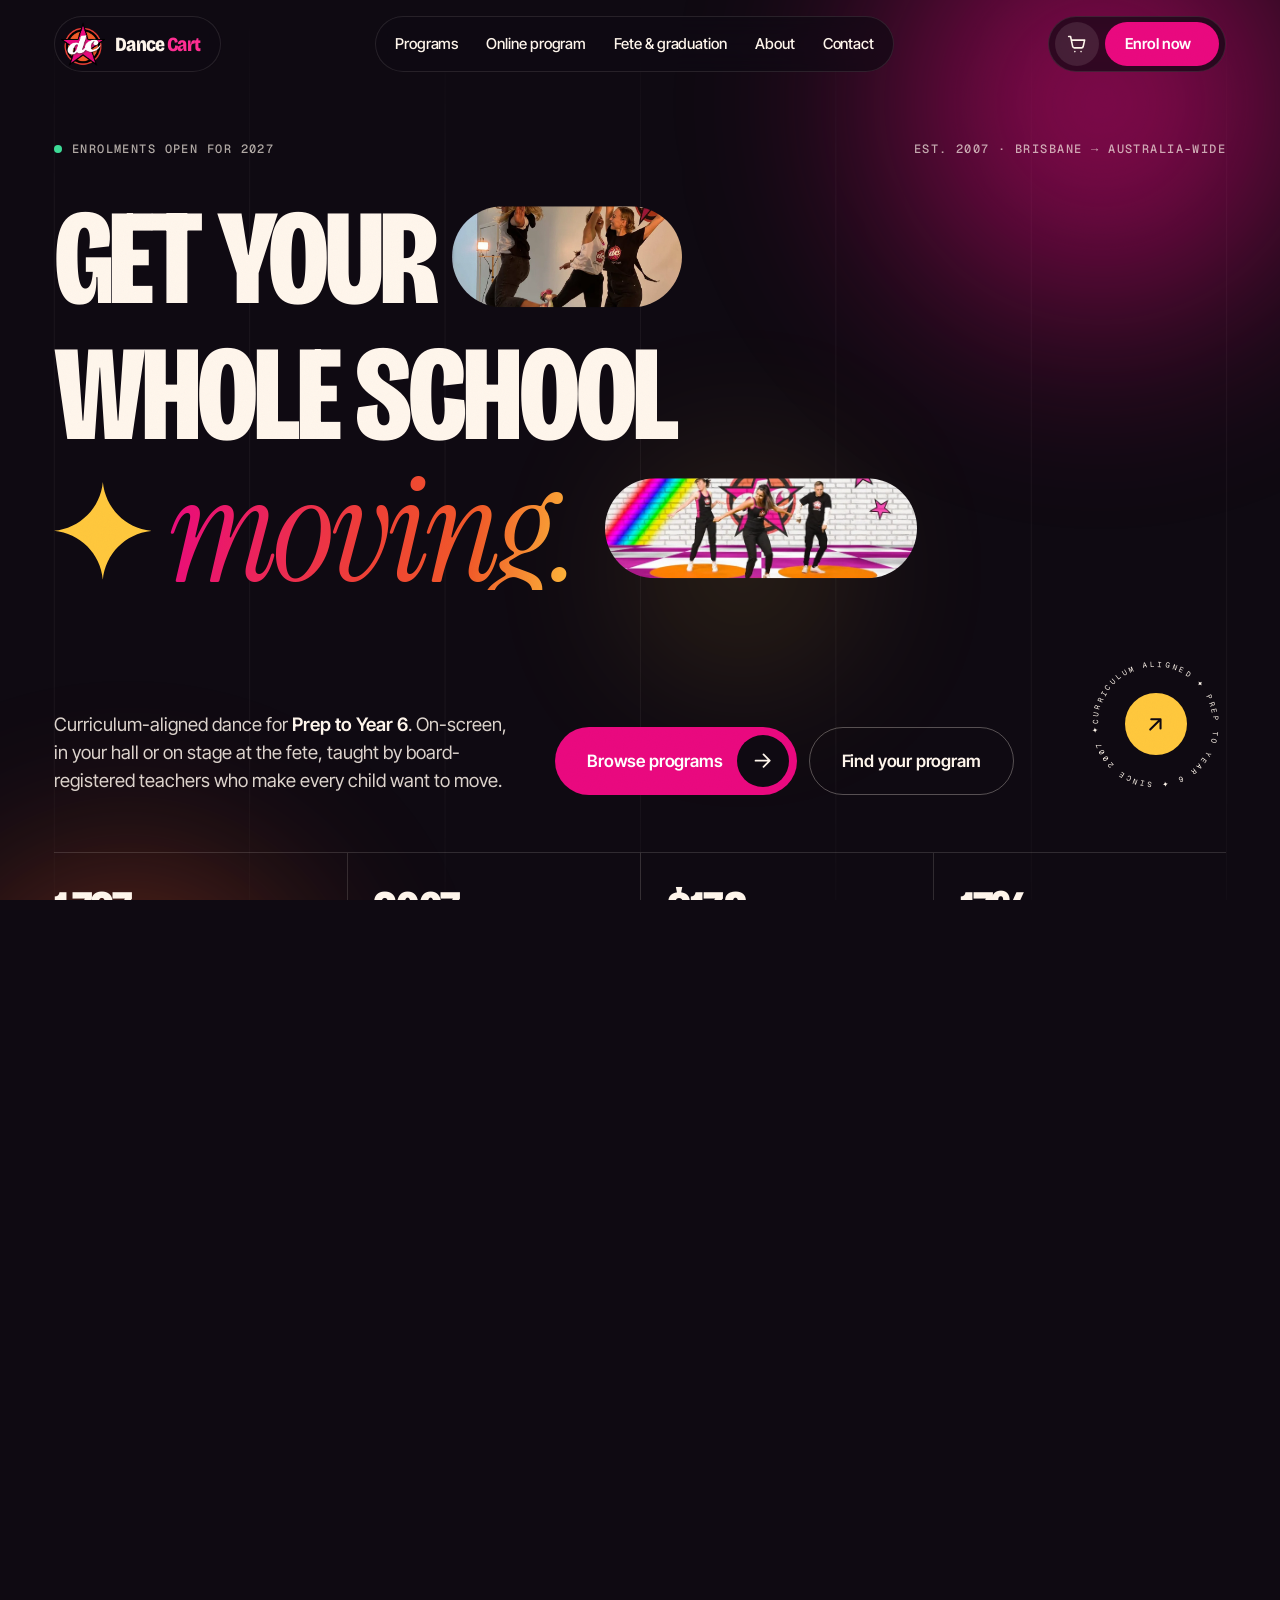
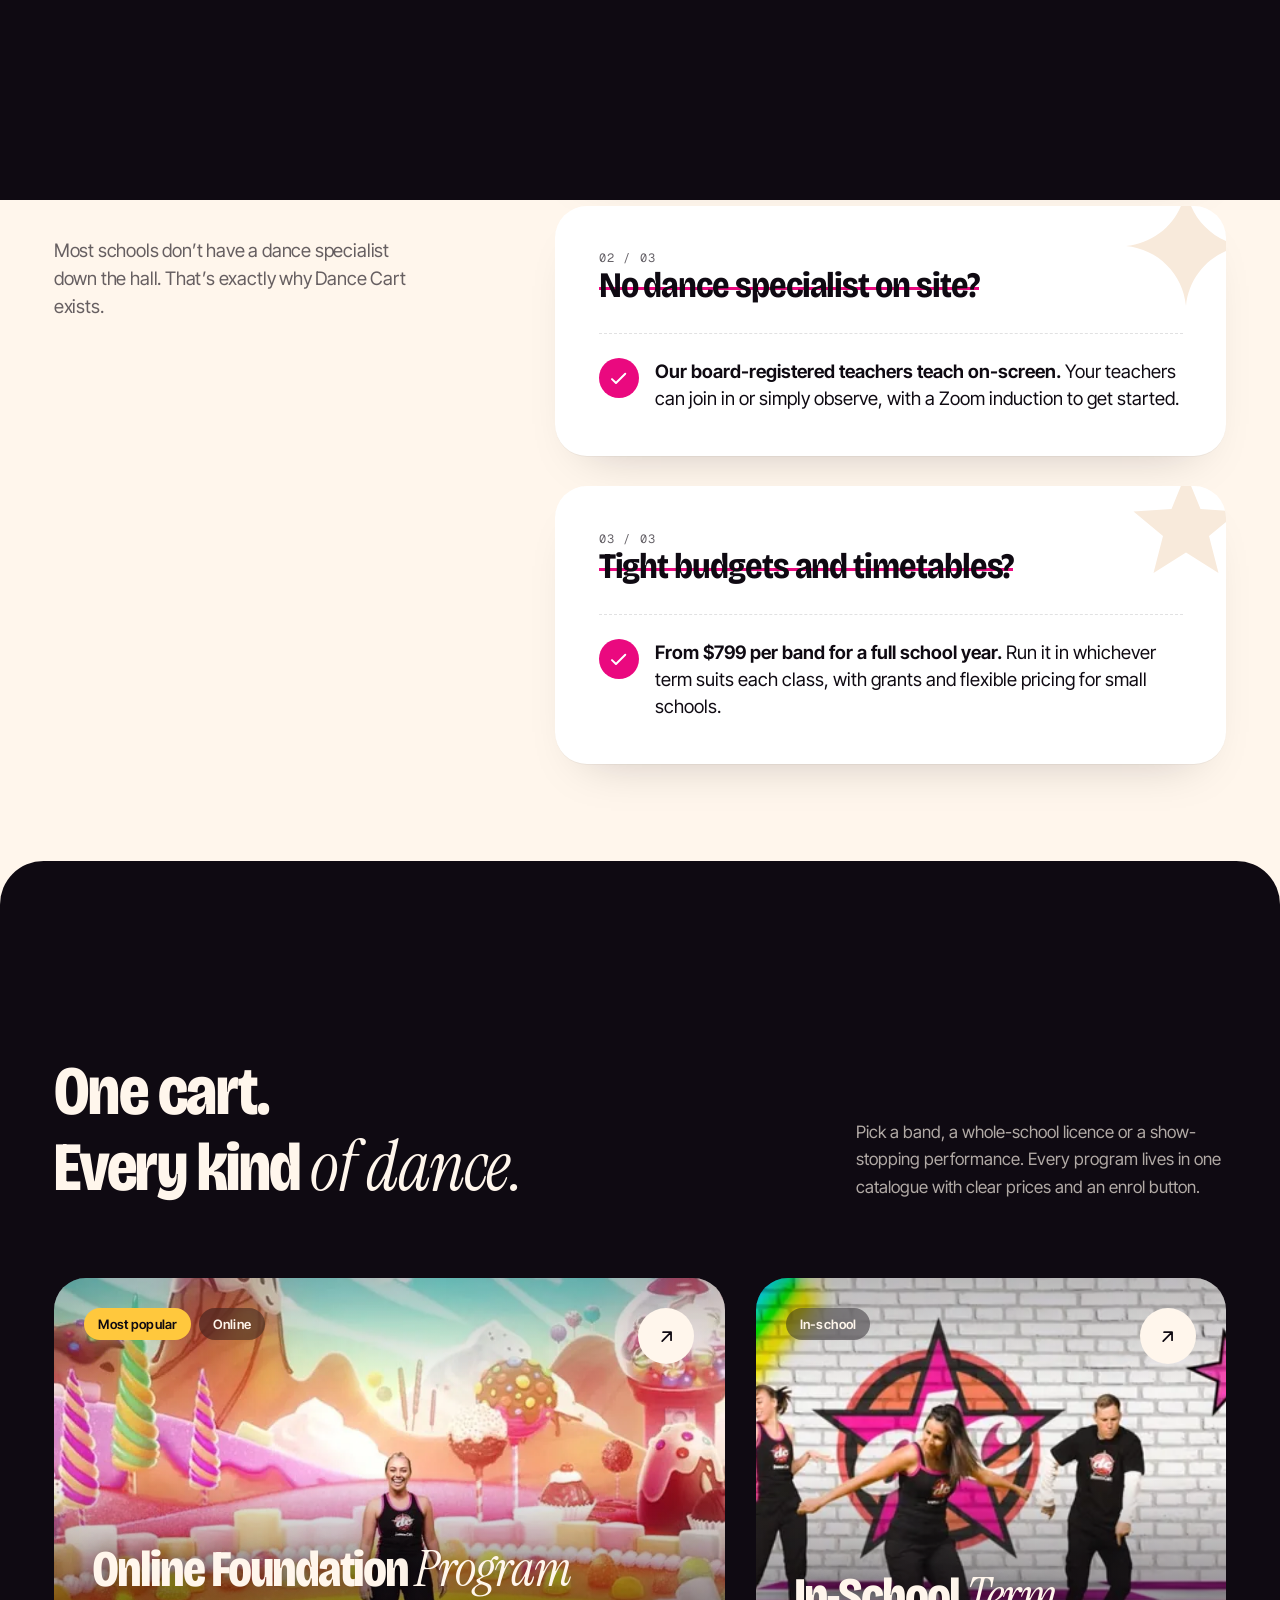
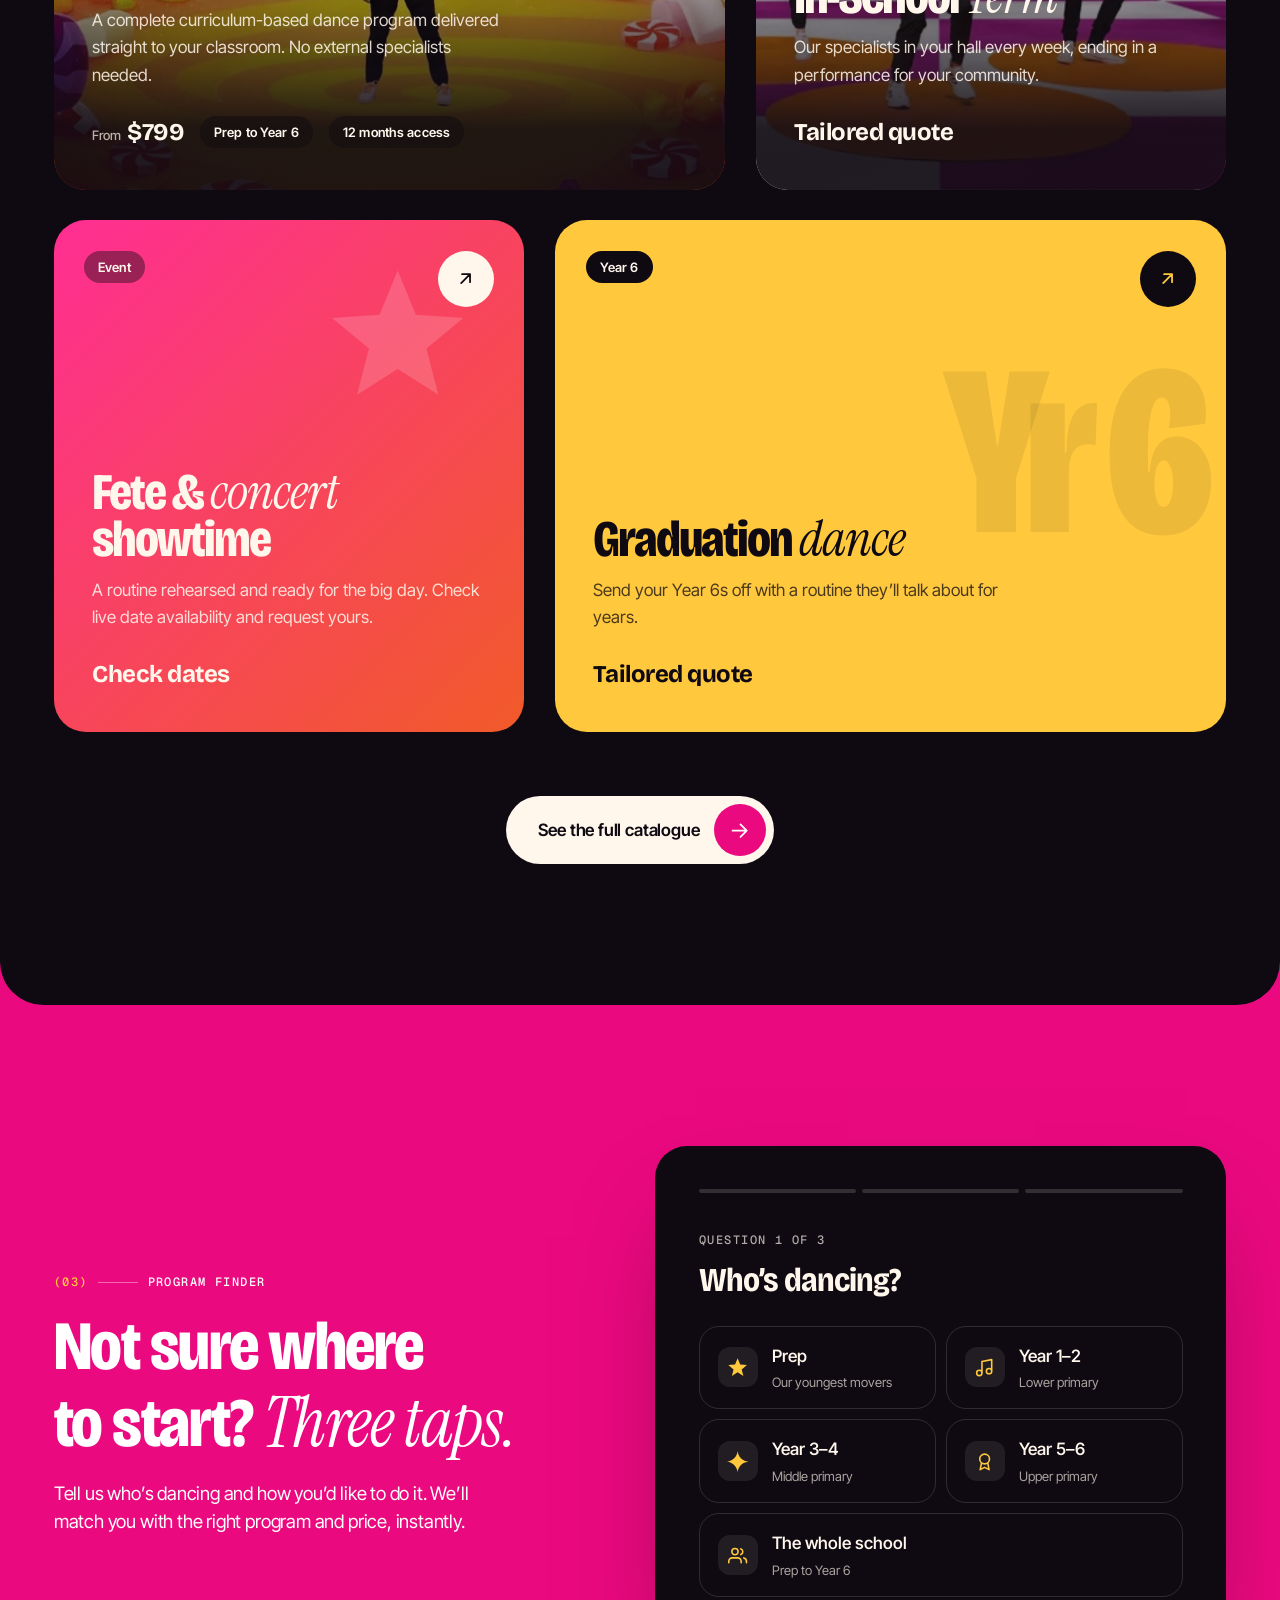
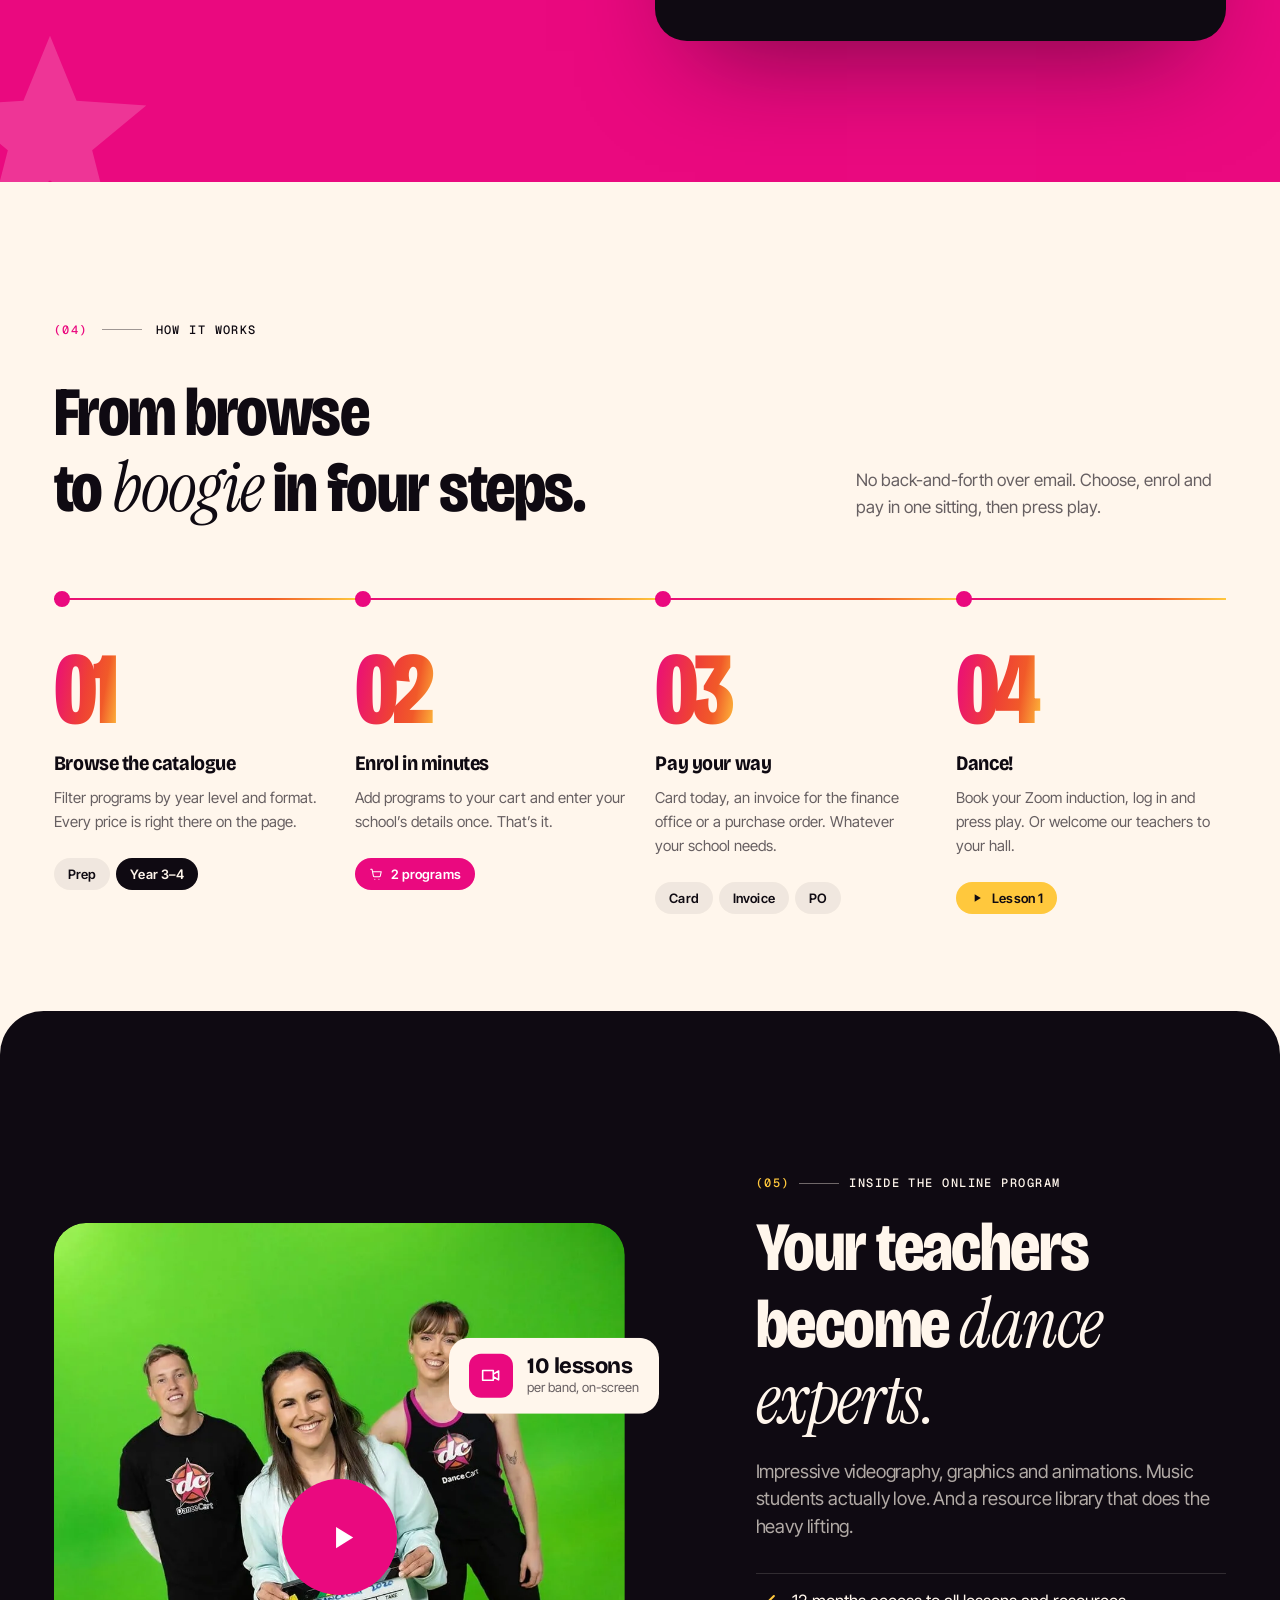
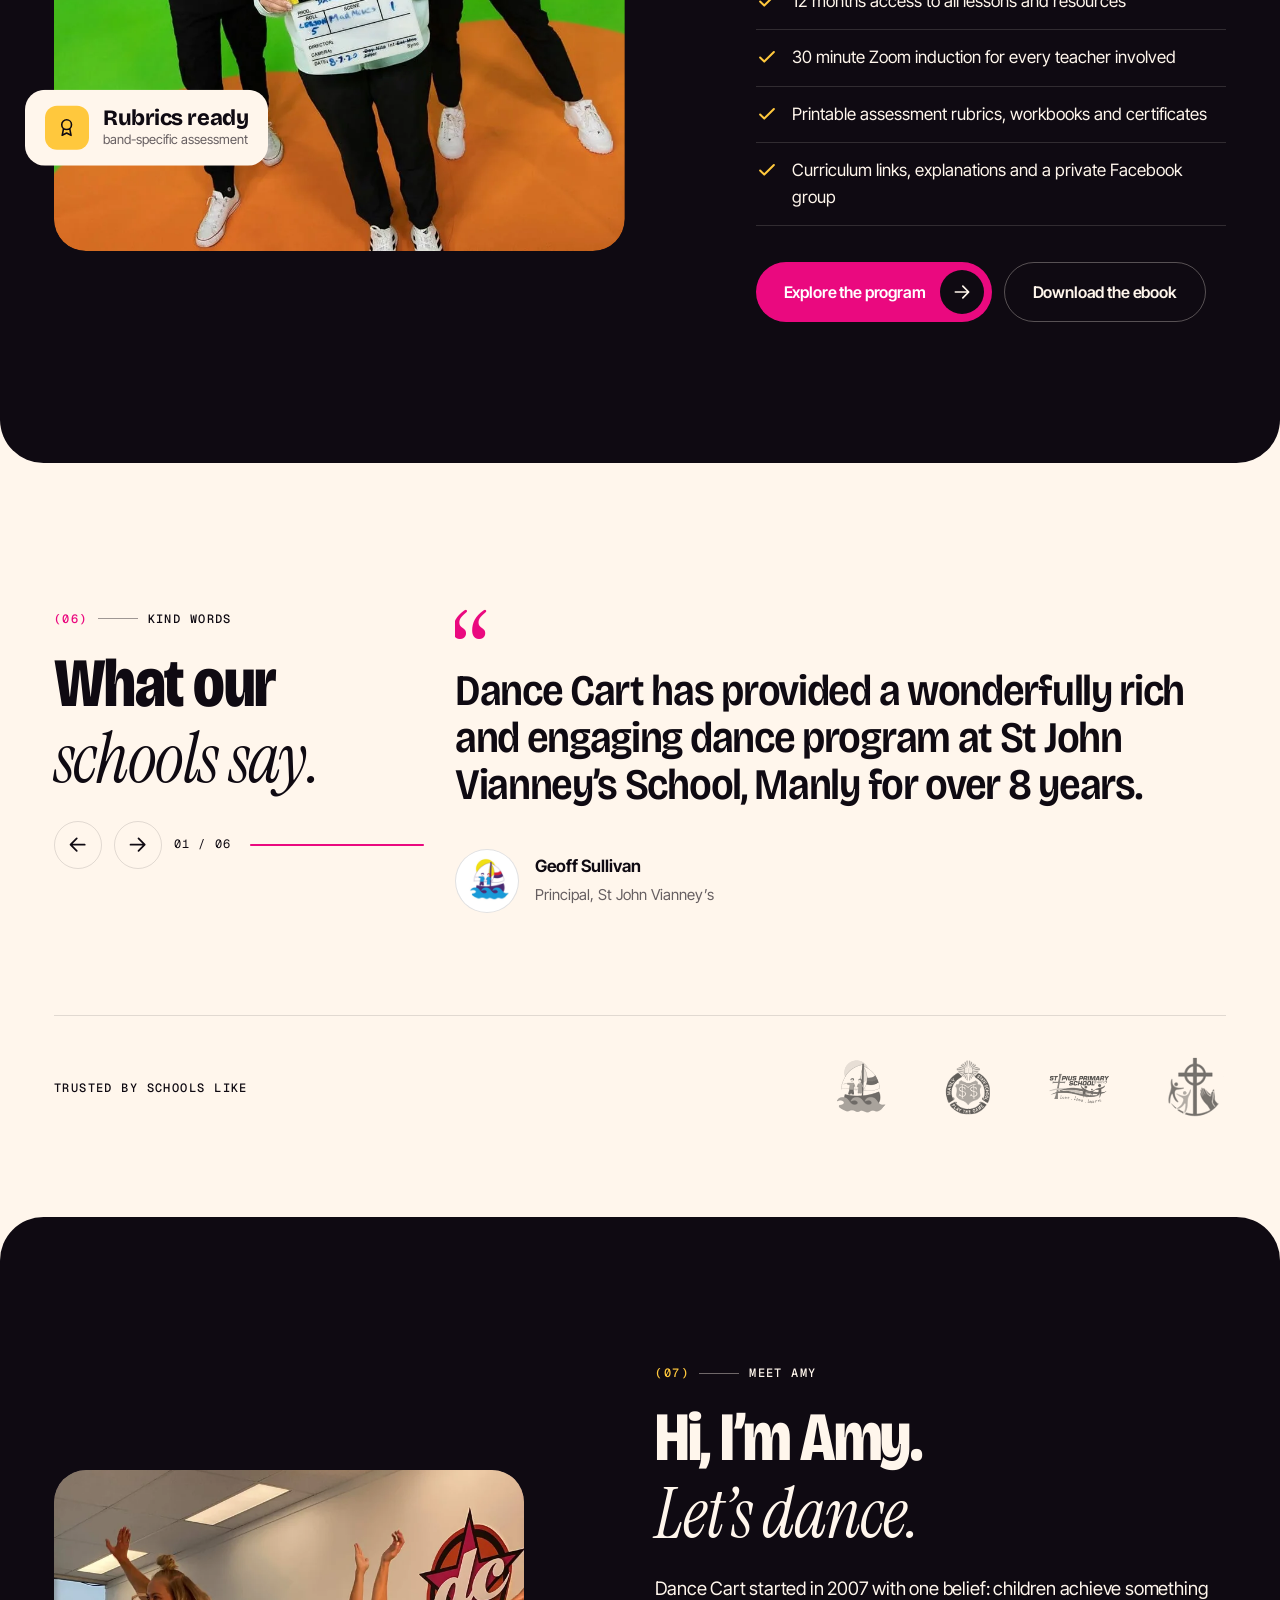
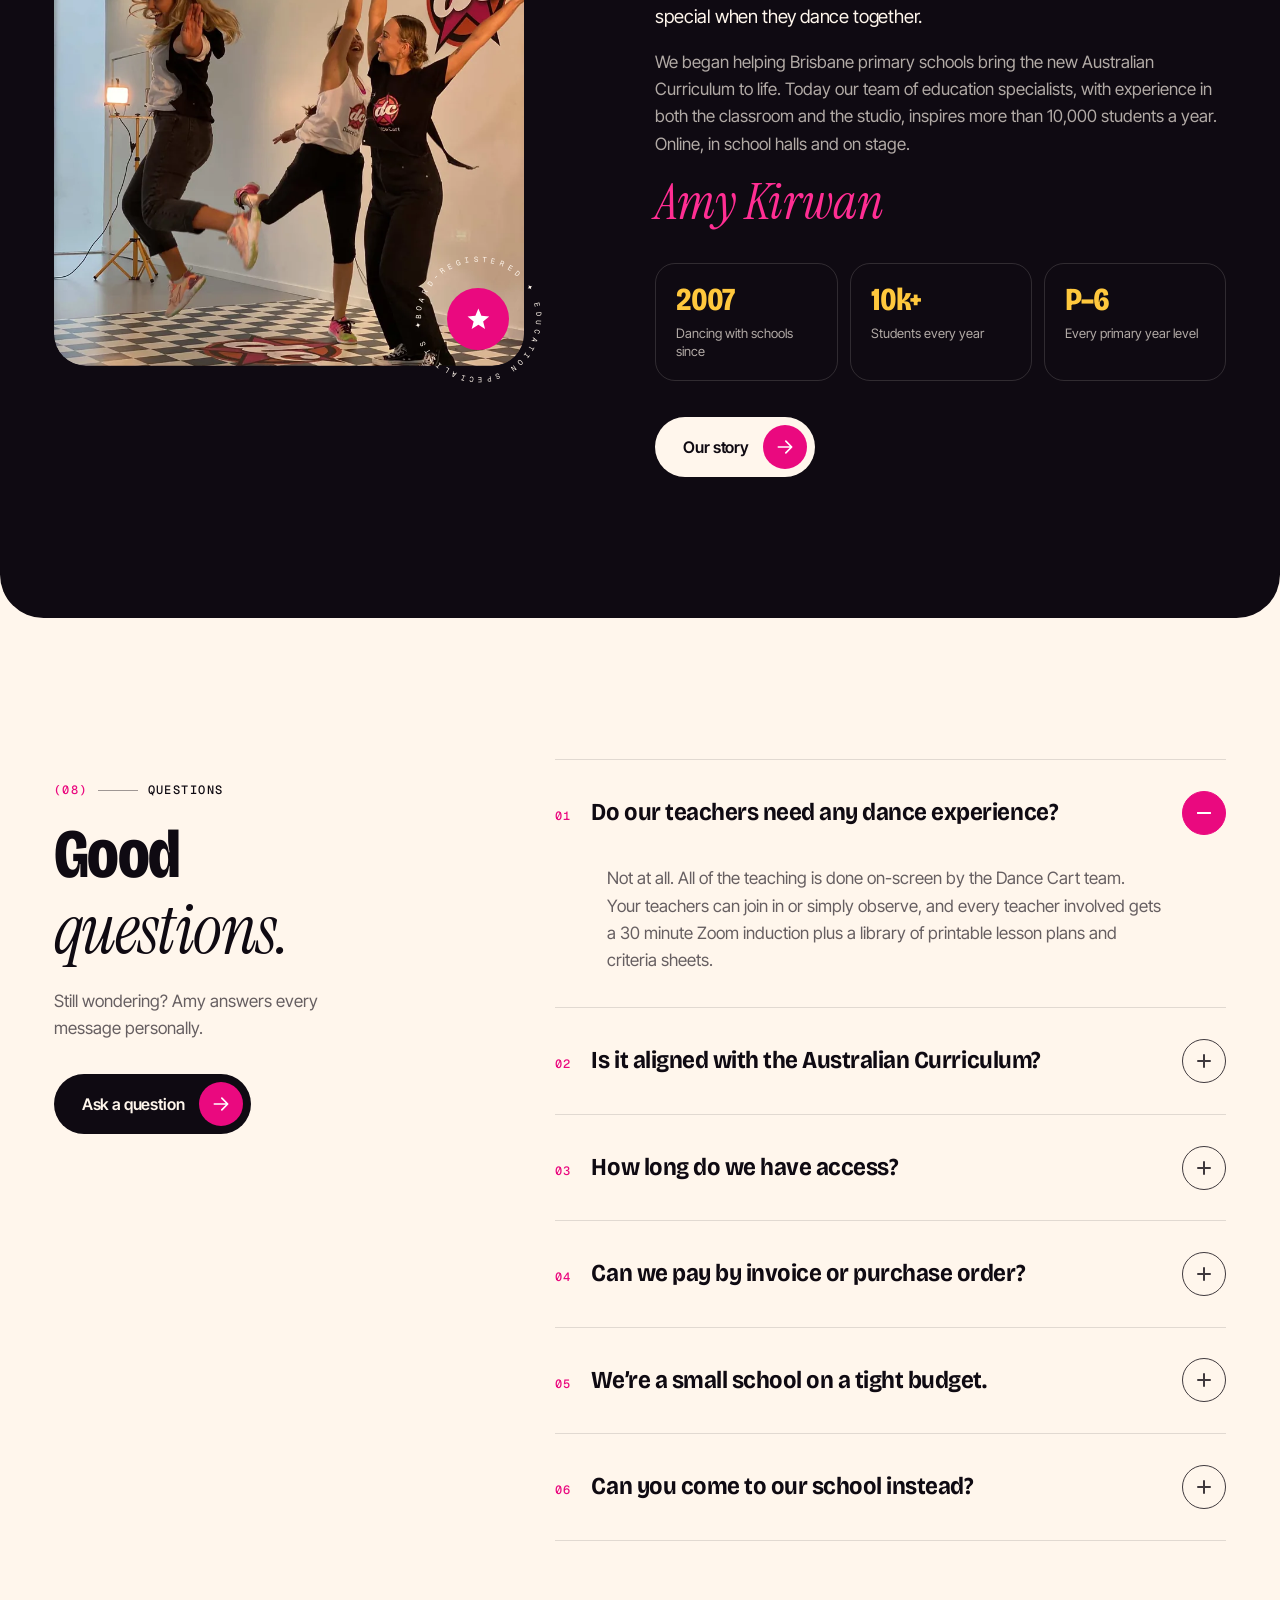
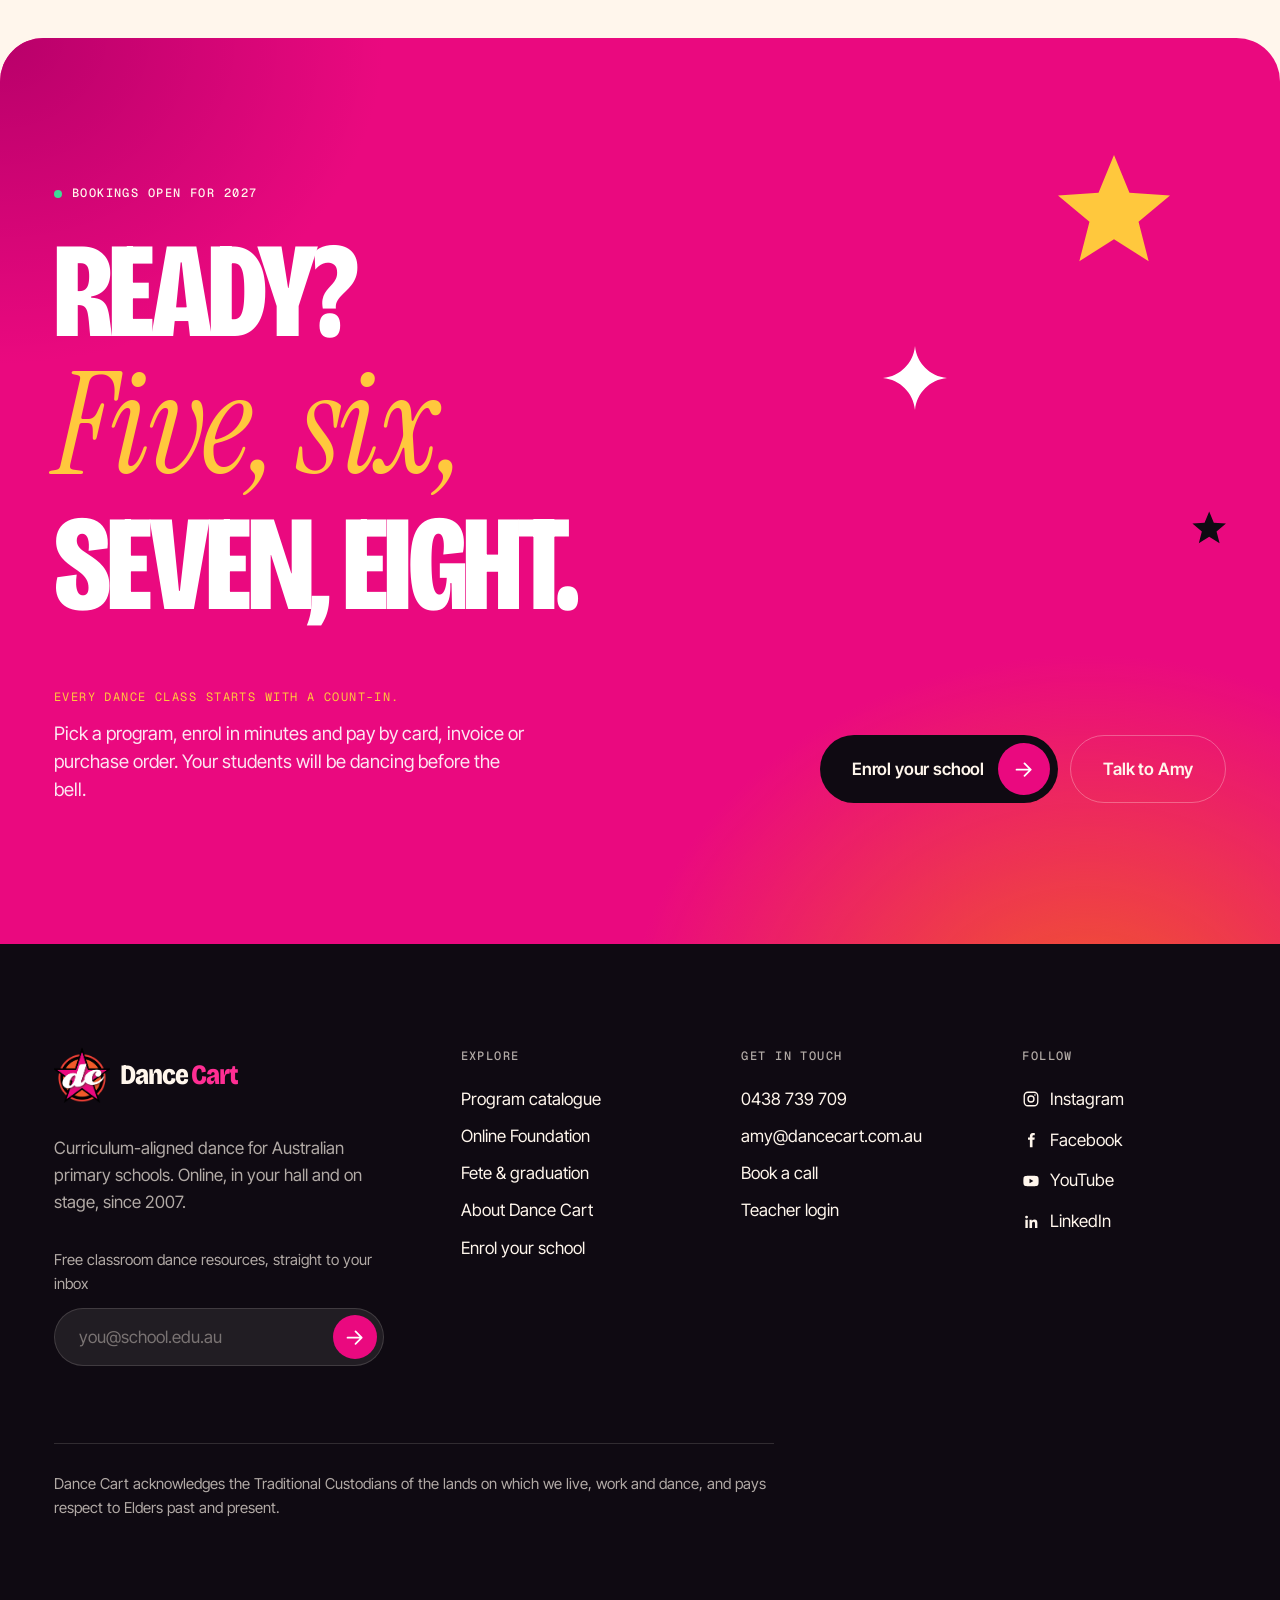
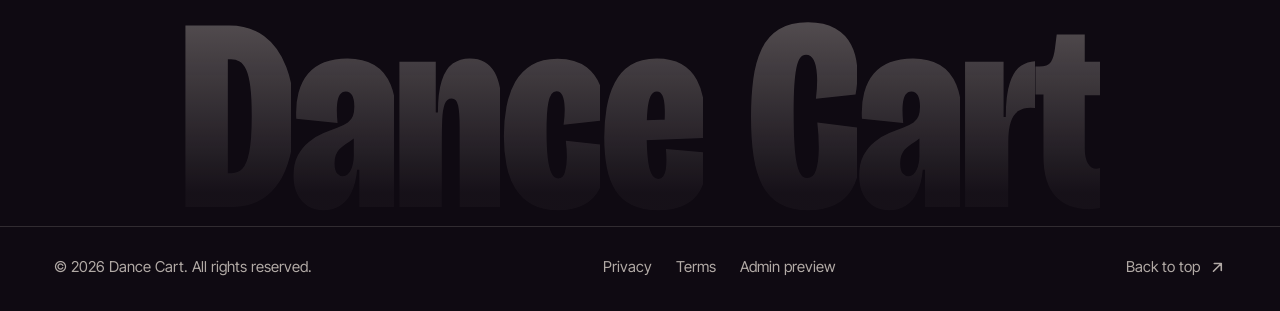
==== commit c11c5f79: "Stop the loader's curved edge cutting through its text on exit The panel was rounded at the bottom, " ====
--- a/index.html
+++ b/index.html
@@ -36,7 +36,7 @@
   <link rel="preload" href="assets/fonts/inter-tight-normal-300-700.woff2" as="font" type="font/woff2" crossorigin>
   <link rel="preload" href="assets/fonts/instrument-serif-italic-400.woff2" as="font" type="font/woff2" crossorigin>
   <link rel="stylesheet" href="assets/css/fonts.css?v=c5fd3fbf">
-  <link rel="stylesheet" href="assets/css/main.css?v=2bdb8184">
+  <link rel="stylesheet" href="assets/css/main.css?v=483f2fe0">
   <script type="application/ld+json">
   {
     "@context": "https://schema.org",
@@ -630,7 +630,7 @@
   <div class="toast" role="status" aria-live="polite"></div>
 
   <script src="assets/js/data.js?v=2b94a925" defer></script>
-  <script src="assets/js/site.js?v=57816ef5" defer></script>
+  <script src="assets/js/site.js?v=2e18a1d1" defer></script>
 
 </body>
 </html>
--- a/assets/css/main.css
+++ b/assets/css/main.css
@@ -191,7 +191,7 @@
 
 /* Preloader: a dancer's count-in. Each beat floods the screen with the next brand colour,
    then the logo lands on "Let's dance!" and the panel lifts away. Beat = 0.4s. */
-.preloader { --b: 0.4s; --s: 0.2s; position: fixed; inset: 0; z-index: 990; background: var(--ink); color: var(--paper); display: none; padding: 28px var(--gutter); overflow: hidden; cursor: pointer; }
+.preloader { --b: 0.4s; --s: 0.2s; position: fixed; inset: 0; z-index: 990; background: var(--ink); color: var(--paper); display: none; padding: 28px var(--gutter); cursor: pointer; }
 html.is-loading .preloader { display: grid; grid-template-rows: auto 1fr auto; }
 .preloader__layer { position: absolute; inset: 0; clip-path: circle(0% at 50% 52%); }
 .preloader__layer--1 { background: var(--pink); }
@@ -251,7 +251,18 @@
 .preloader__words b:nth-child(4) { animation-delay: calc(var(--s) + var(--b) * 3) !important; }
 @keyframes pl-word { to { opacity: 1; } }
 
-.preloader.is-done { transform: translateY(-100%); transition: transform 1s var(--ease-in-out); border-radius: 0 0 50% 50% / 0 0 14vh 14vh; }
+/* The curve is a tail hanging below the square panel, so it never cuts through the text */
+.preloader::after { content: ''; position: absolute; left: 0; right: 0; top: calc(100% - 1px); height: 14vh; background: var(--ink); border-radius: 0 0 50% 50% / 0 0 100% 100%; }
+html.is-loading .preloader::after { animation: pl-tail 0.01s linear both; animation-delay: calc(var(--s) + var(--b) * 3 + 0.3s); }
+@keyframes pl-tail { to { background: var(--sun); } }
+.preloader.is-done { transform: translateY(calc(-100% - 15vh)); transition: transform 1.05s var(--ease-in-out); }
+/* Text leaves first, rising slightly, before the panel lifts away */
+.preloader__top, .preloader__bottom, .preloader__count { transition: opacity 0.35s ease, transform 0.6s var(--ease); }
+.preloader.is-done .preloader__top, .preloader.is-done .preloader__bottom, .preloader.is-done .preloader__count { opacity: 0; transform: translateY(-6vh); }
+/* Skipping jumps to the final yellow frame so the tail always matches */
+.preloader.is-skip .preloader__layer--3 { animation: none; clip-path: circle(76% at 50% 52%); }
+.preloader.is-skip::after { animation: none; background: var(--sun); }
+.preloader.is-skip .preloader__num { visibility: hidden; }
 @media (max-width: 640px) { .preloader__hint { display: none; } }
 
 .eq { display: inline-flex; gap: 3px; align-items: flex-end; height: 16px; }
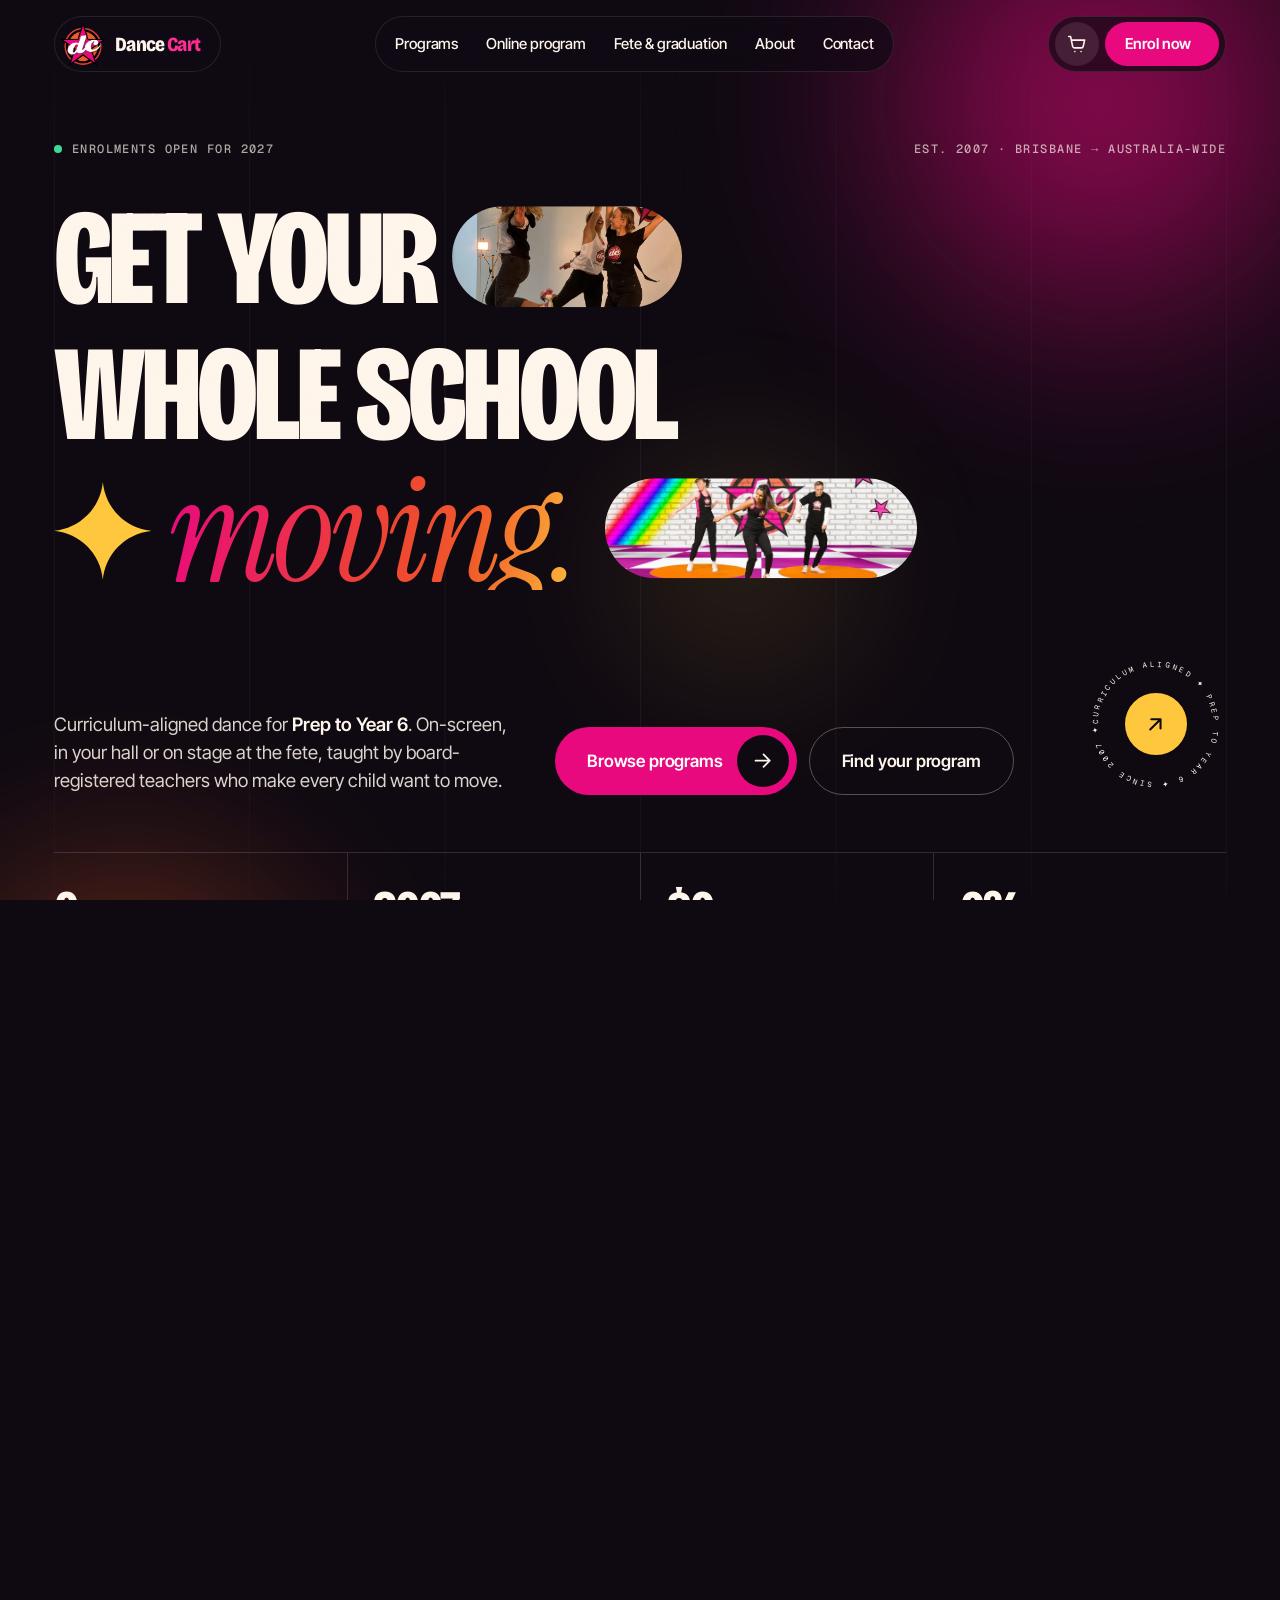
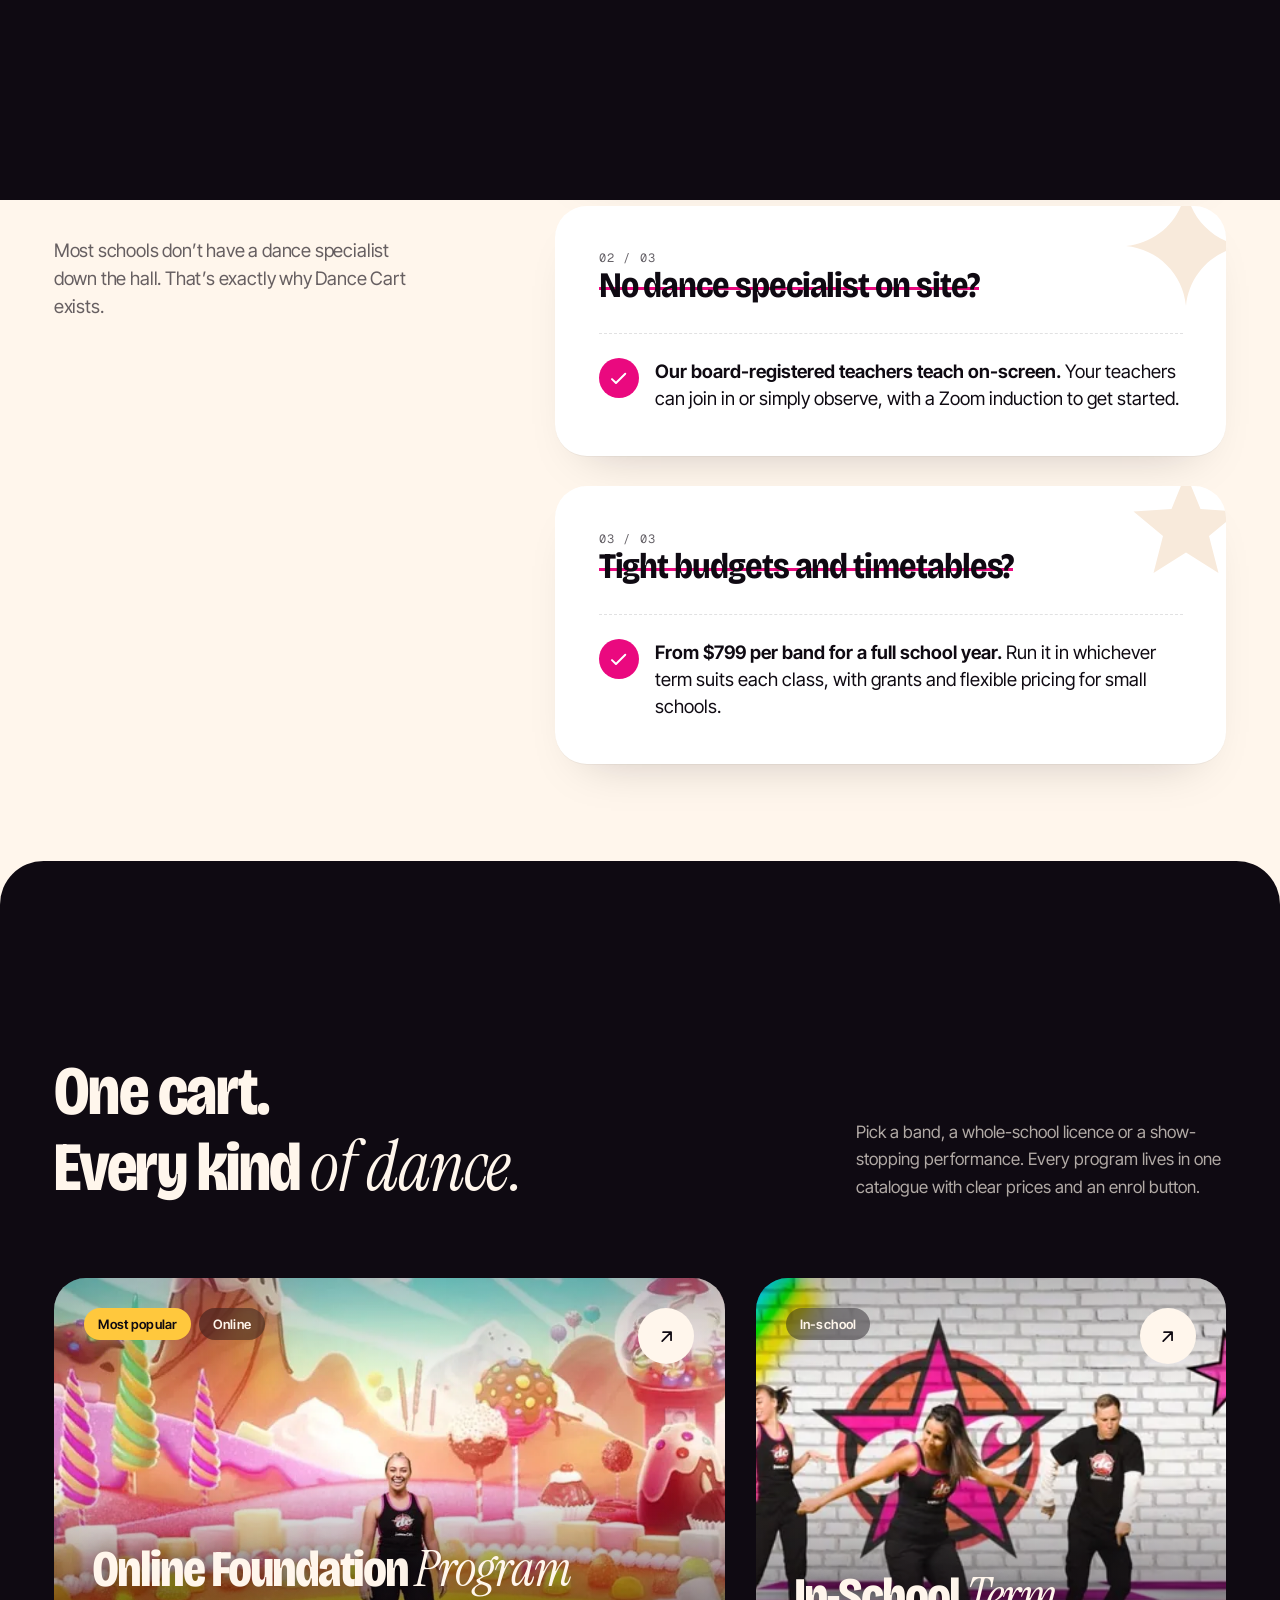
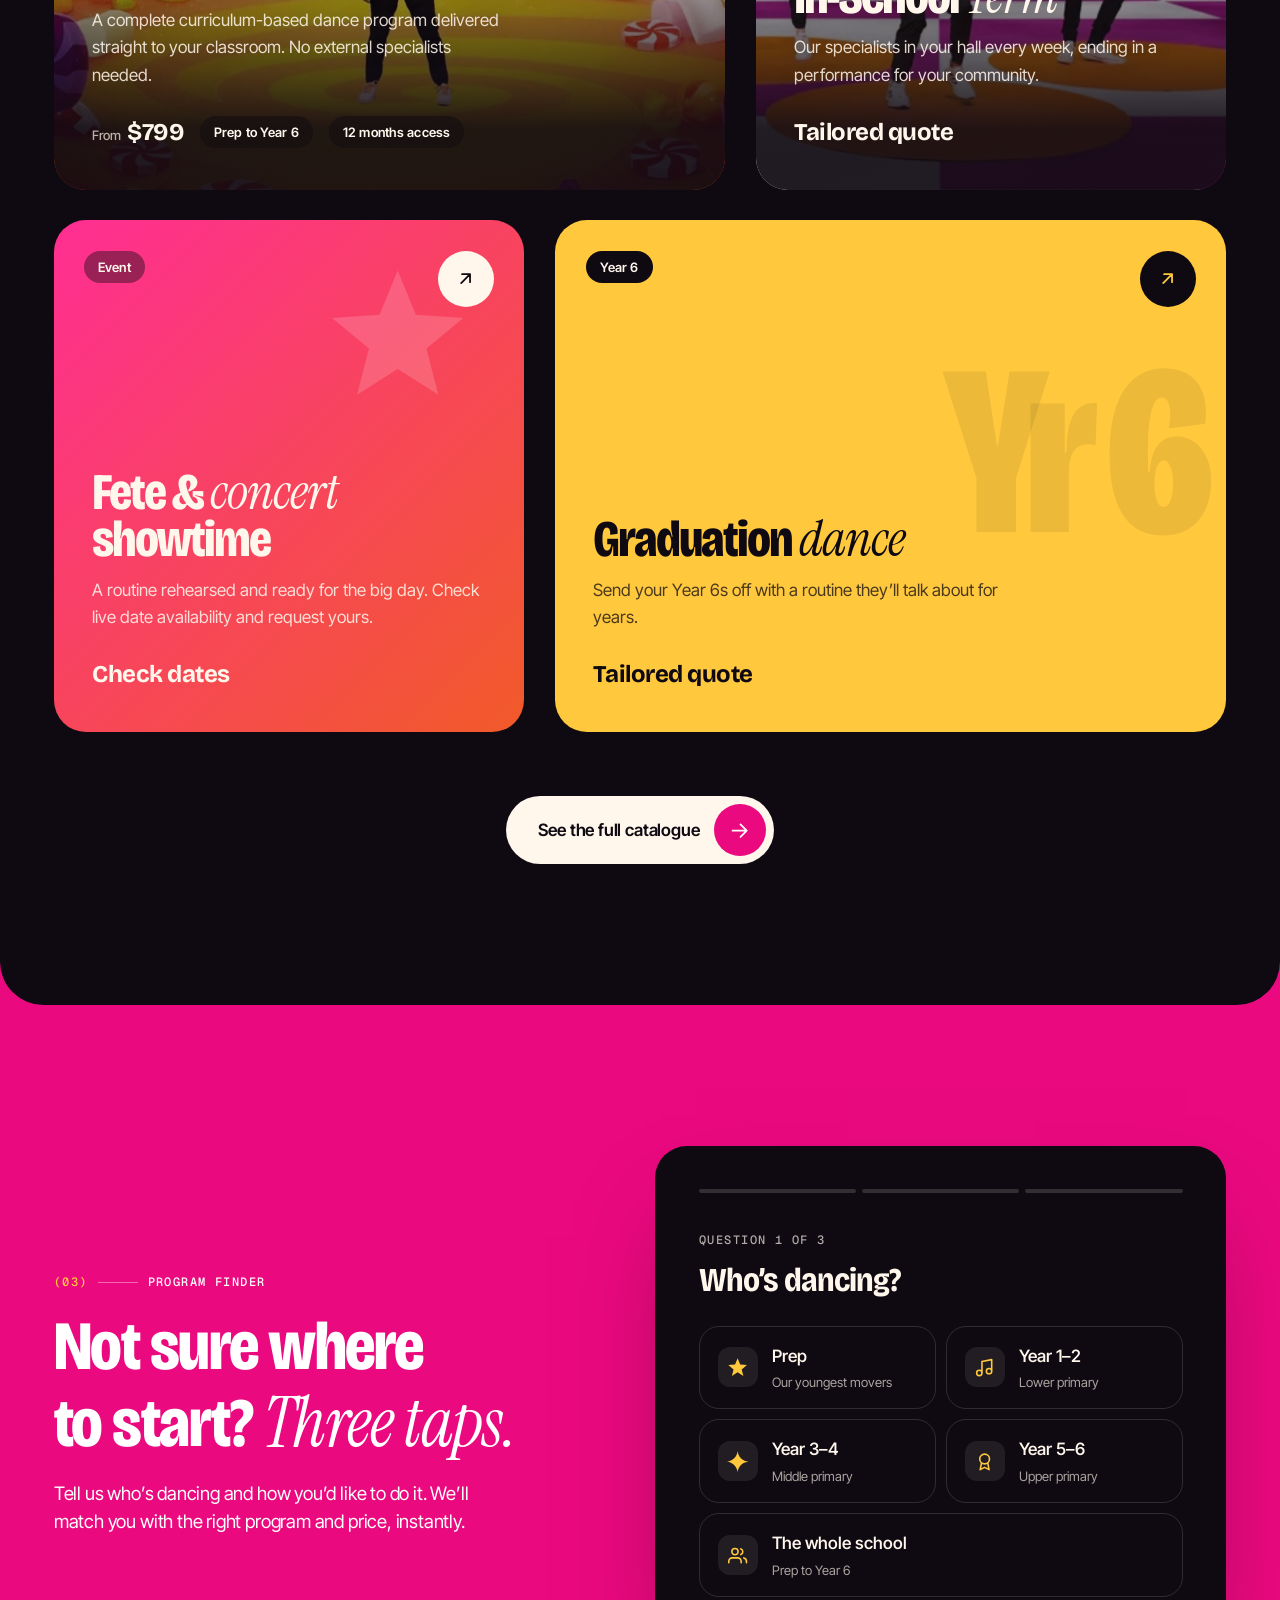
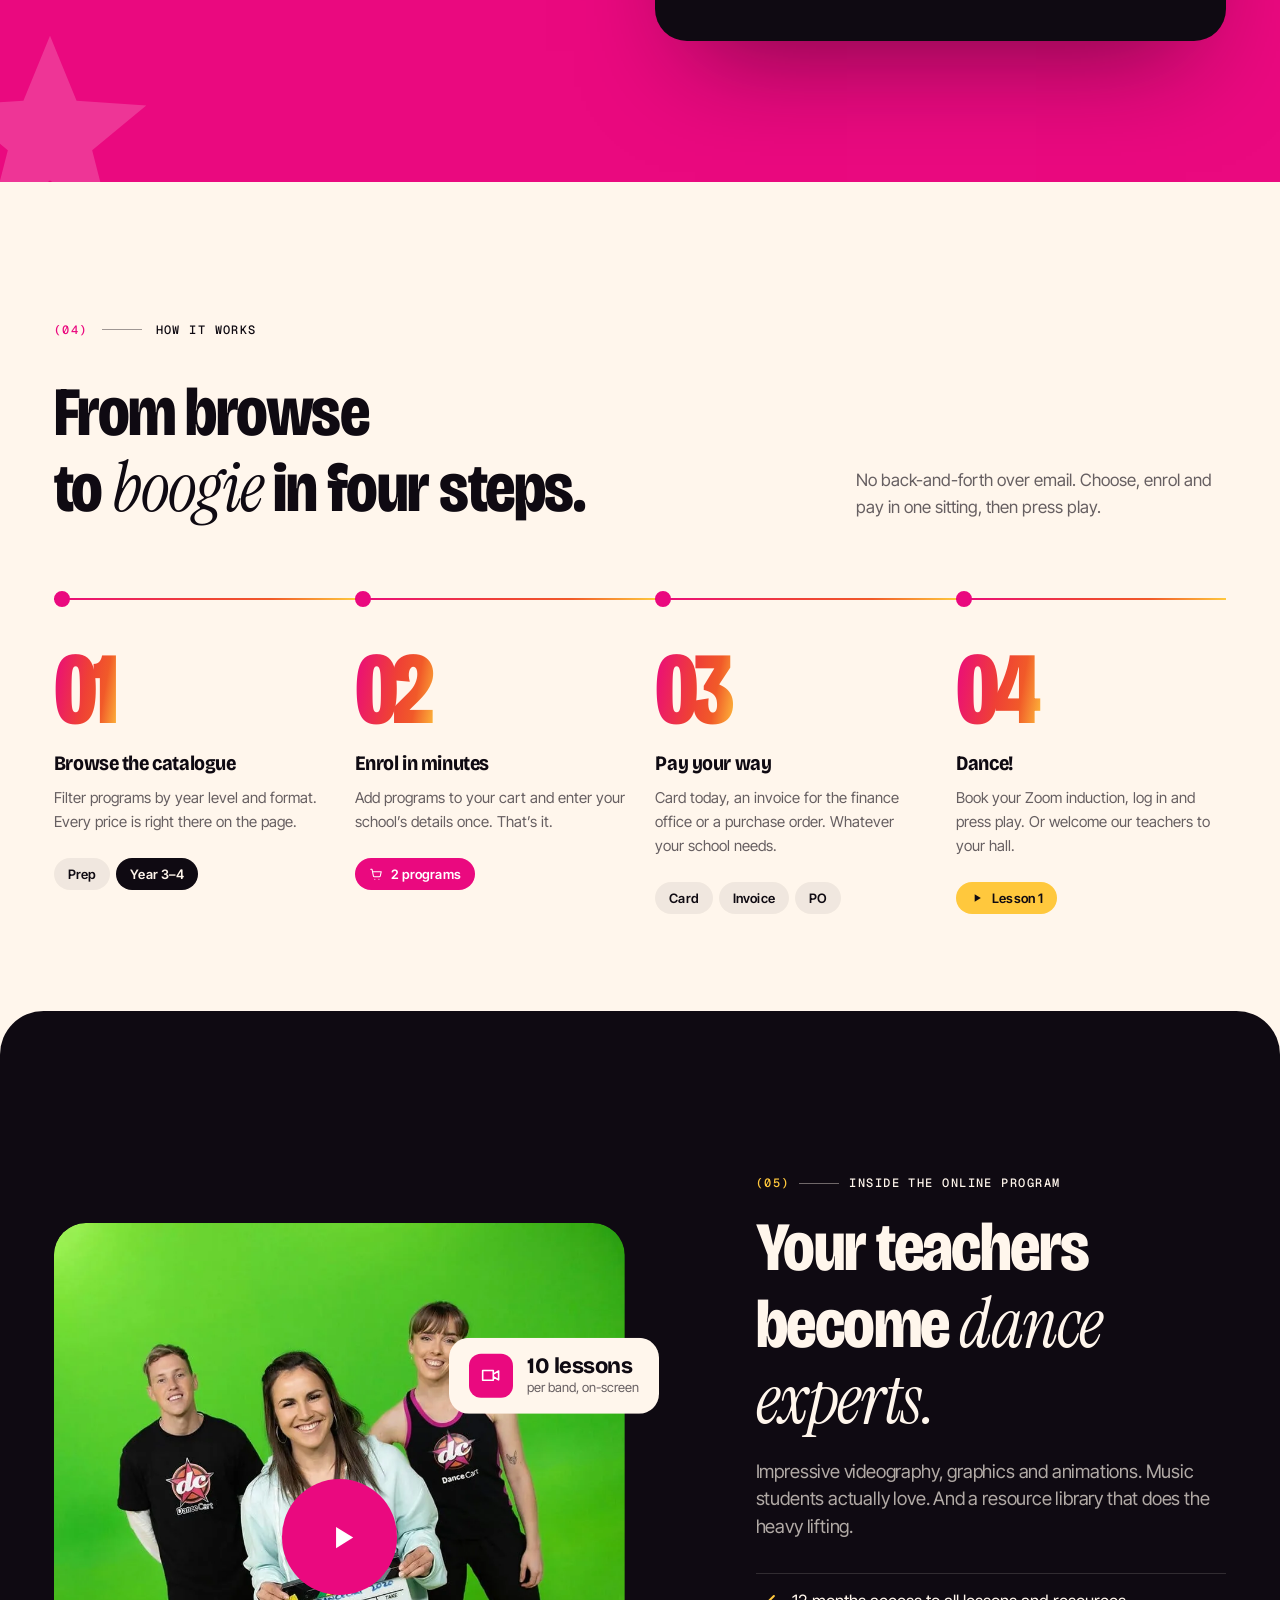
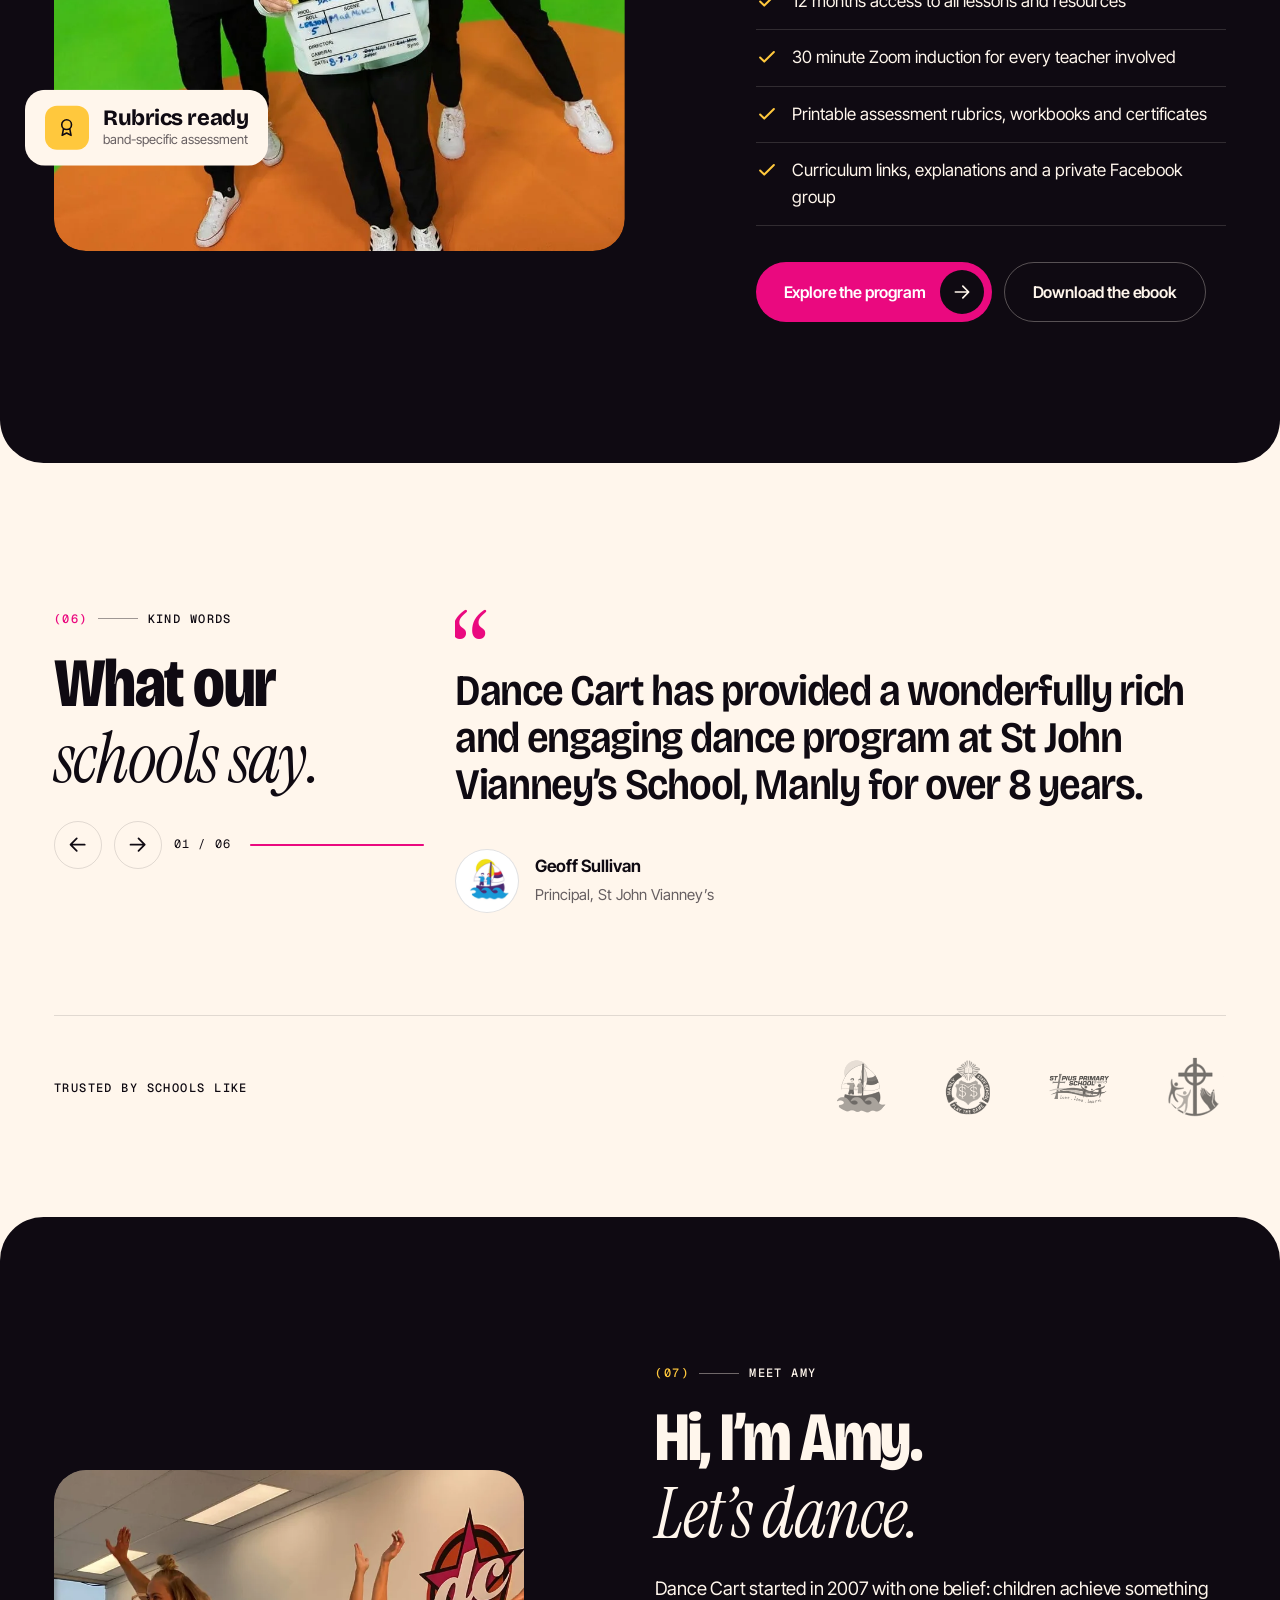
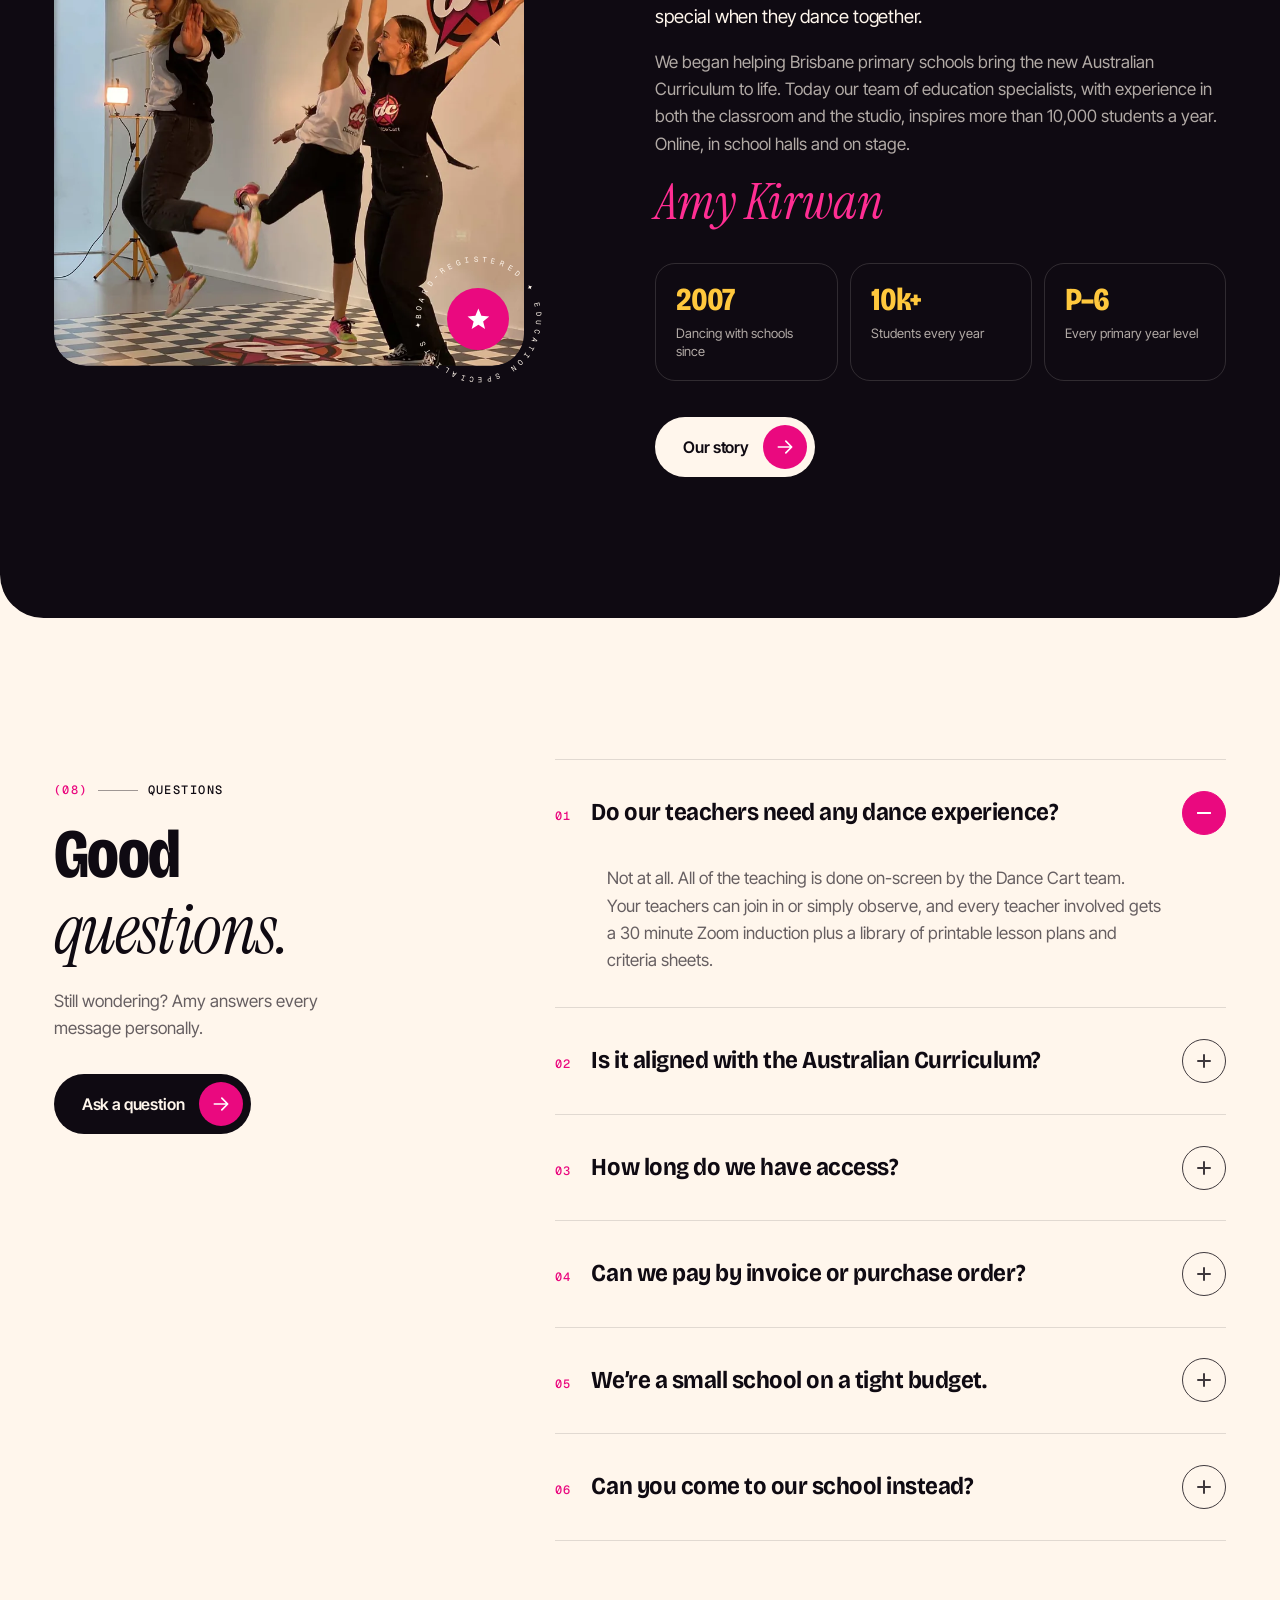
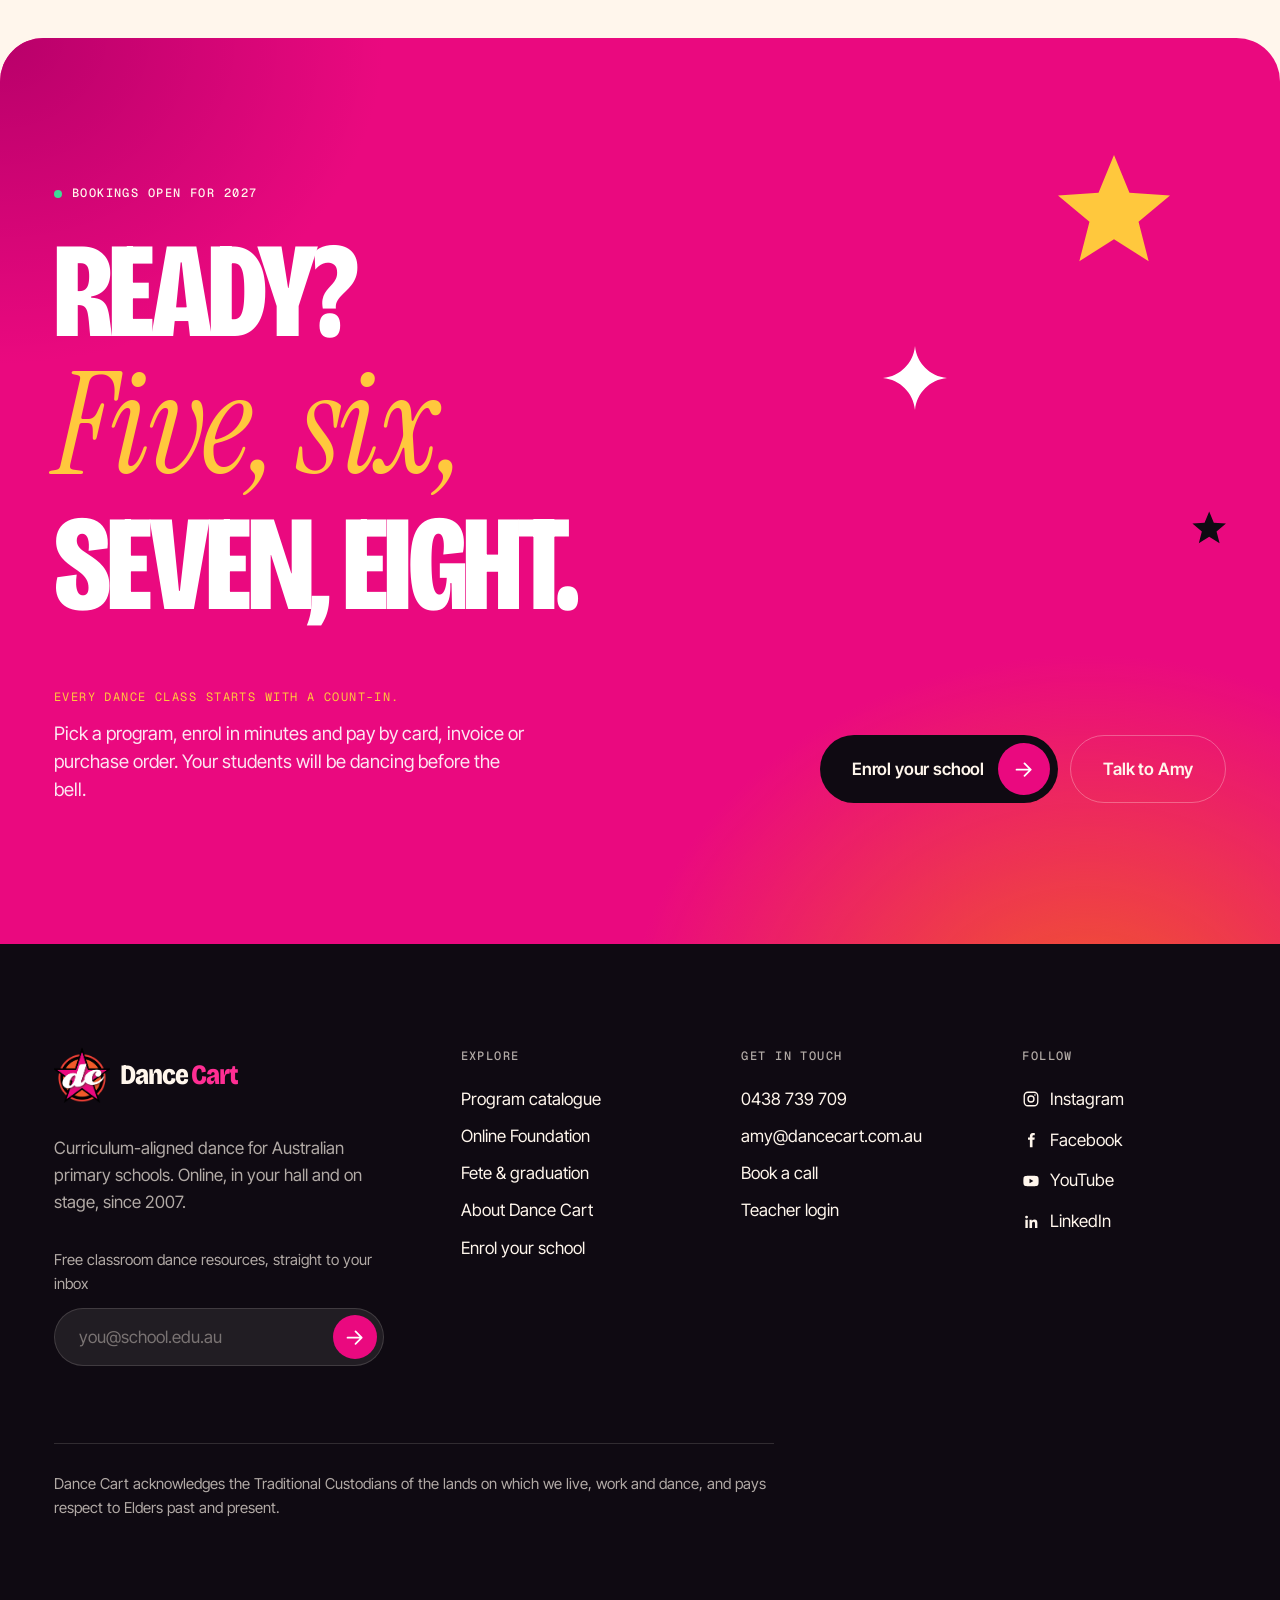
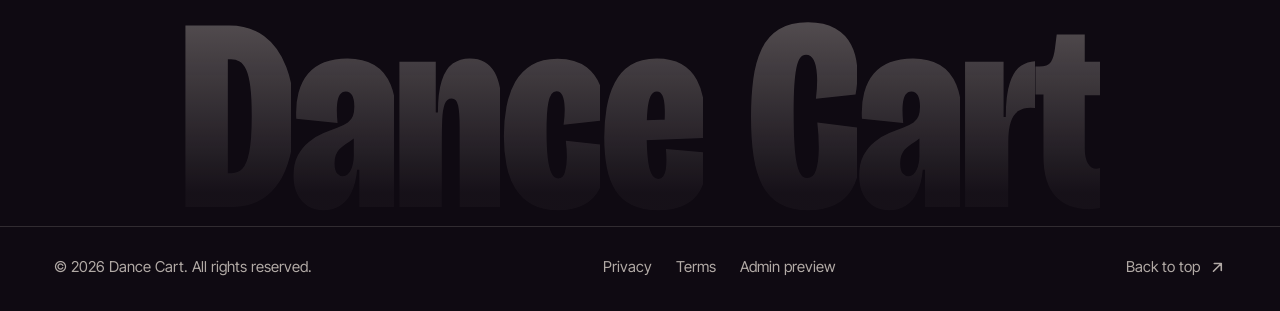
==== commit 4eb684a8: "Keep the loader and fixed UI clear of rounded phone screen corners On phones the loader's bottom row" ====
--- a/index.html
+++ b/index.html
@@ -36,7 +36,7 @@
   <link rel="preload" href="assets/fonts/inter-tight-normal-300-700.woff2" as="font" type="font/woff2" crossorigin>
   <link rel="preload" href="assets/fonts/instrument-serif-italic-400.woff2" as="font" type="font/woff2" crossorigin>
   <link rel="stylesheet" href="assets/css/fonts.css?v=c5fd3fbf">
-  <link rel="stylesheet" href="assets/css/main.css?v=483f2fe0">
+  <link rel="stylesheet" href="assets/css/main.css?v=8f8b21b9">
   <script type="application/ld+json">
   {
     "@context": "https://schema.org",
--- a/assets/css/main.css
+++ b/assets/css/main.css
@@ -1406,3 +1406,23 @@
 @media (max-width: 640px) { .quote__text { font-size: 1.5rem; line-height: 1.12; } .quote__mark { font-size: 5rem; } }
 /* Big display titles: extra room for tall italic glyphs inside the reveal mask */
 html.js .footer-cta__title > span, html.js .hero__title > span { padding-bottom: 0.36em; margin-bottom: -0.36em; }
+
+/* Phone screens have rounded corners, a notch and a home bar. With viewport-fit=cover the page can
+   reach them, so fixed UI near the edges keeps clear using the device's safe-area insets. */
+.preloader { padding: calc(28px + env(safe-area-inset-top, 0px)) calc(var(--gutter) + env(safe-area-inset-right, 0px)) calc(28px + env(safe-area-inset-bottom, 0px)) calc(var(--gutter) + env(safe-area-inset-left, 0px)); }
+.header { padding-top: calc(16px + env(safe-area-inset-top, 0px)); padding-left: calc(var(--gutter) + env(safe-area-inset-left, 0px)); padding-right: calc(var(--gutter) + env(safe-area-inset-right, 0px)); }
+.menu__inner { padding-bottom: calc(40px + env(safe-area-inset-bottom, 0px)); }
+.toast { bottom: calc(24px + env(safe-area-inset-bottom, 0px)); }
+.drawer__panel { top: calc(12px + env(safe-area-inset-top, 0px)); bottom: calc(12px + env(safe-area-inset-bottom, 0px)); }
+@media (max-width: 820px) {
+  /* Keep the loader's text out of the corners entirely: centre both rows */
+  .preloader__top { justify-content: center; }
+  .preloader__top .label:first-child { display: none; }
+  .preloader__hint { display: inline-flex !important; text-align: center; }
+  .preloader__bottom { flex-direction: column; justify-content: center; gap: 14px; padding-bottom: 24px; }
+}
+@media (max-width: 640px) {
+  .header { padding-top: calc(12px + env(safe-area-inset-top, 0px)); padding-left: calc(12px + env(safe-area-inset-left, 0px)); padding-right: calc(12px + env(safe-area-inset-right, 0px)); }
+  .drawer__panel { top: calc(8px + env(safe-area-inset-top, 0px)); bottom: calc(8px + env(safe-area-inset-bottom, 0px)); }
+  .preloader__hint { font-size: 10px; letter-spacing: 0.1em; max-width: 30ch; line-height: 1.5; }
+}
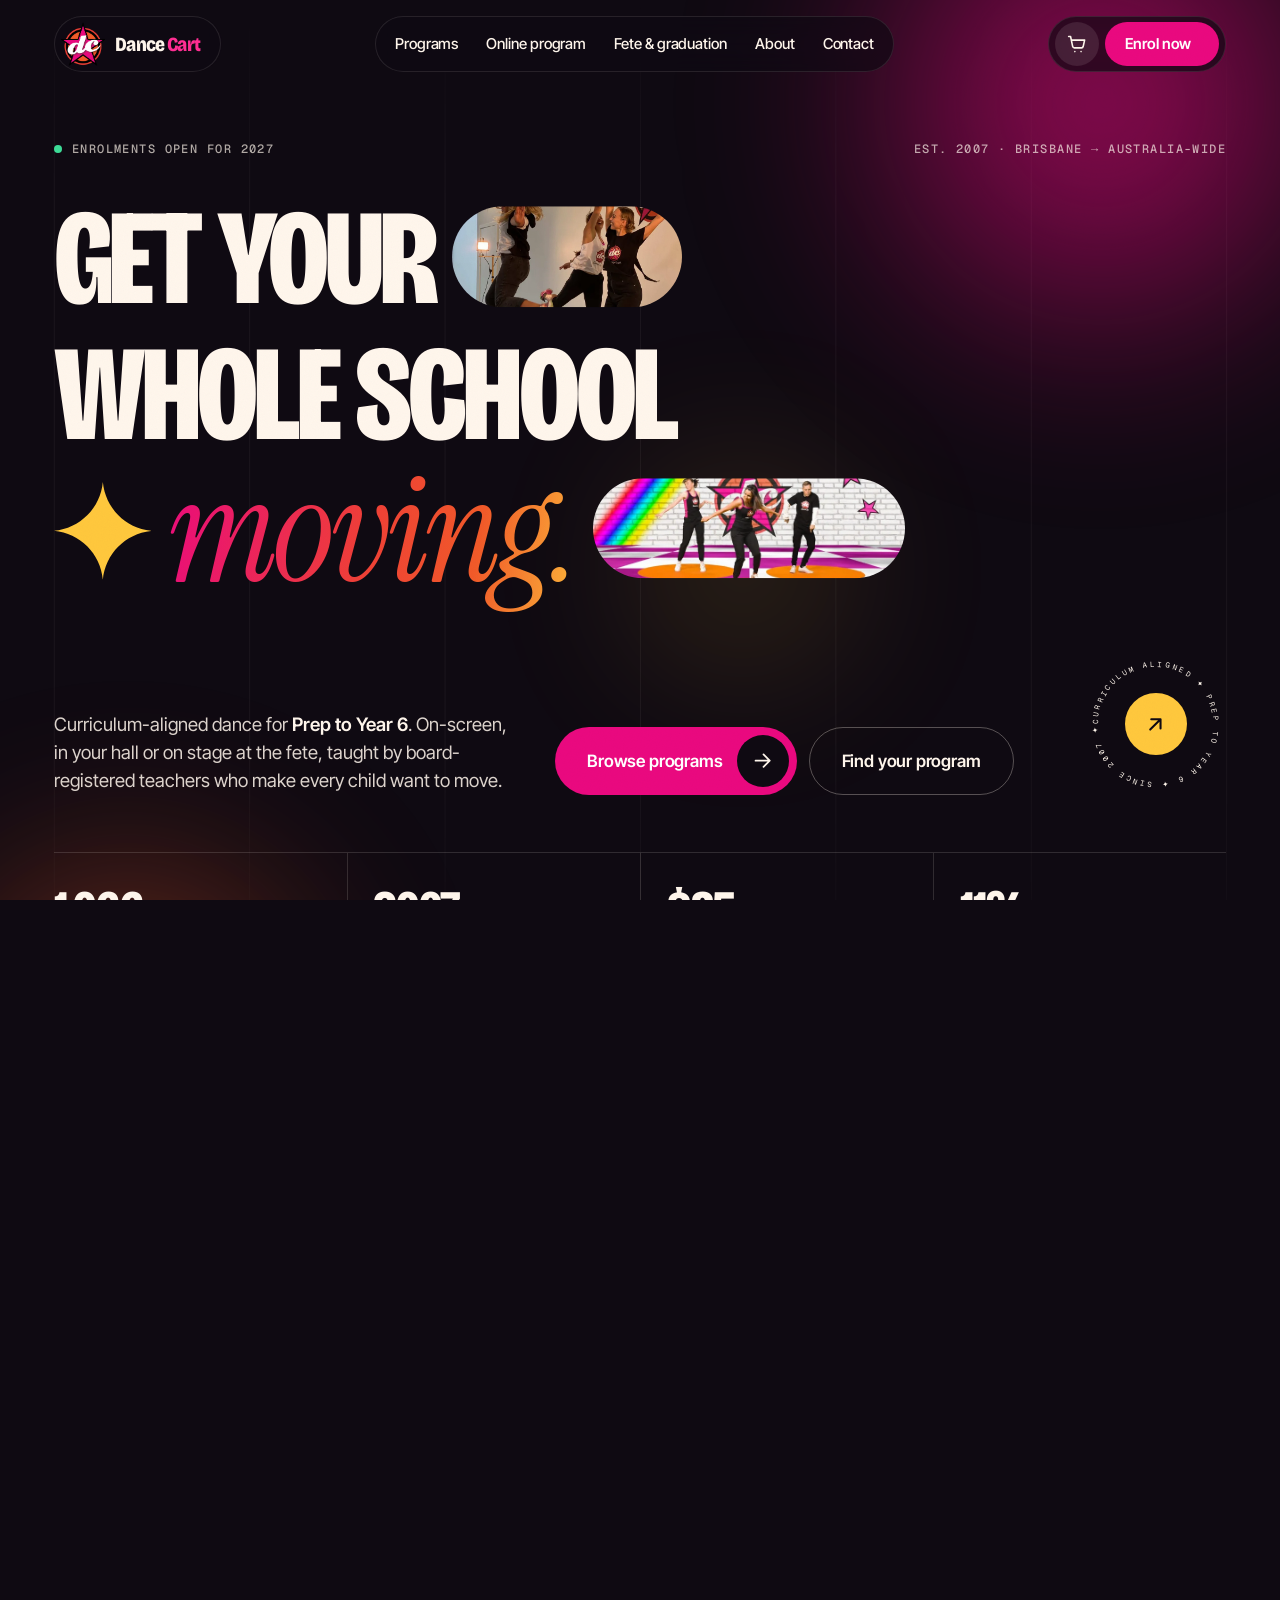
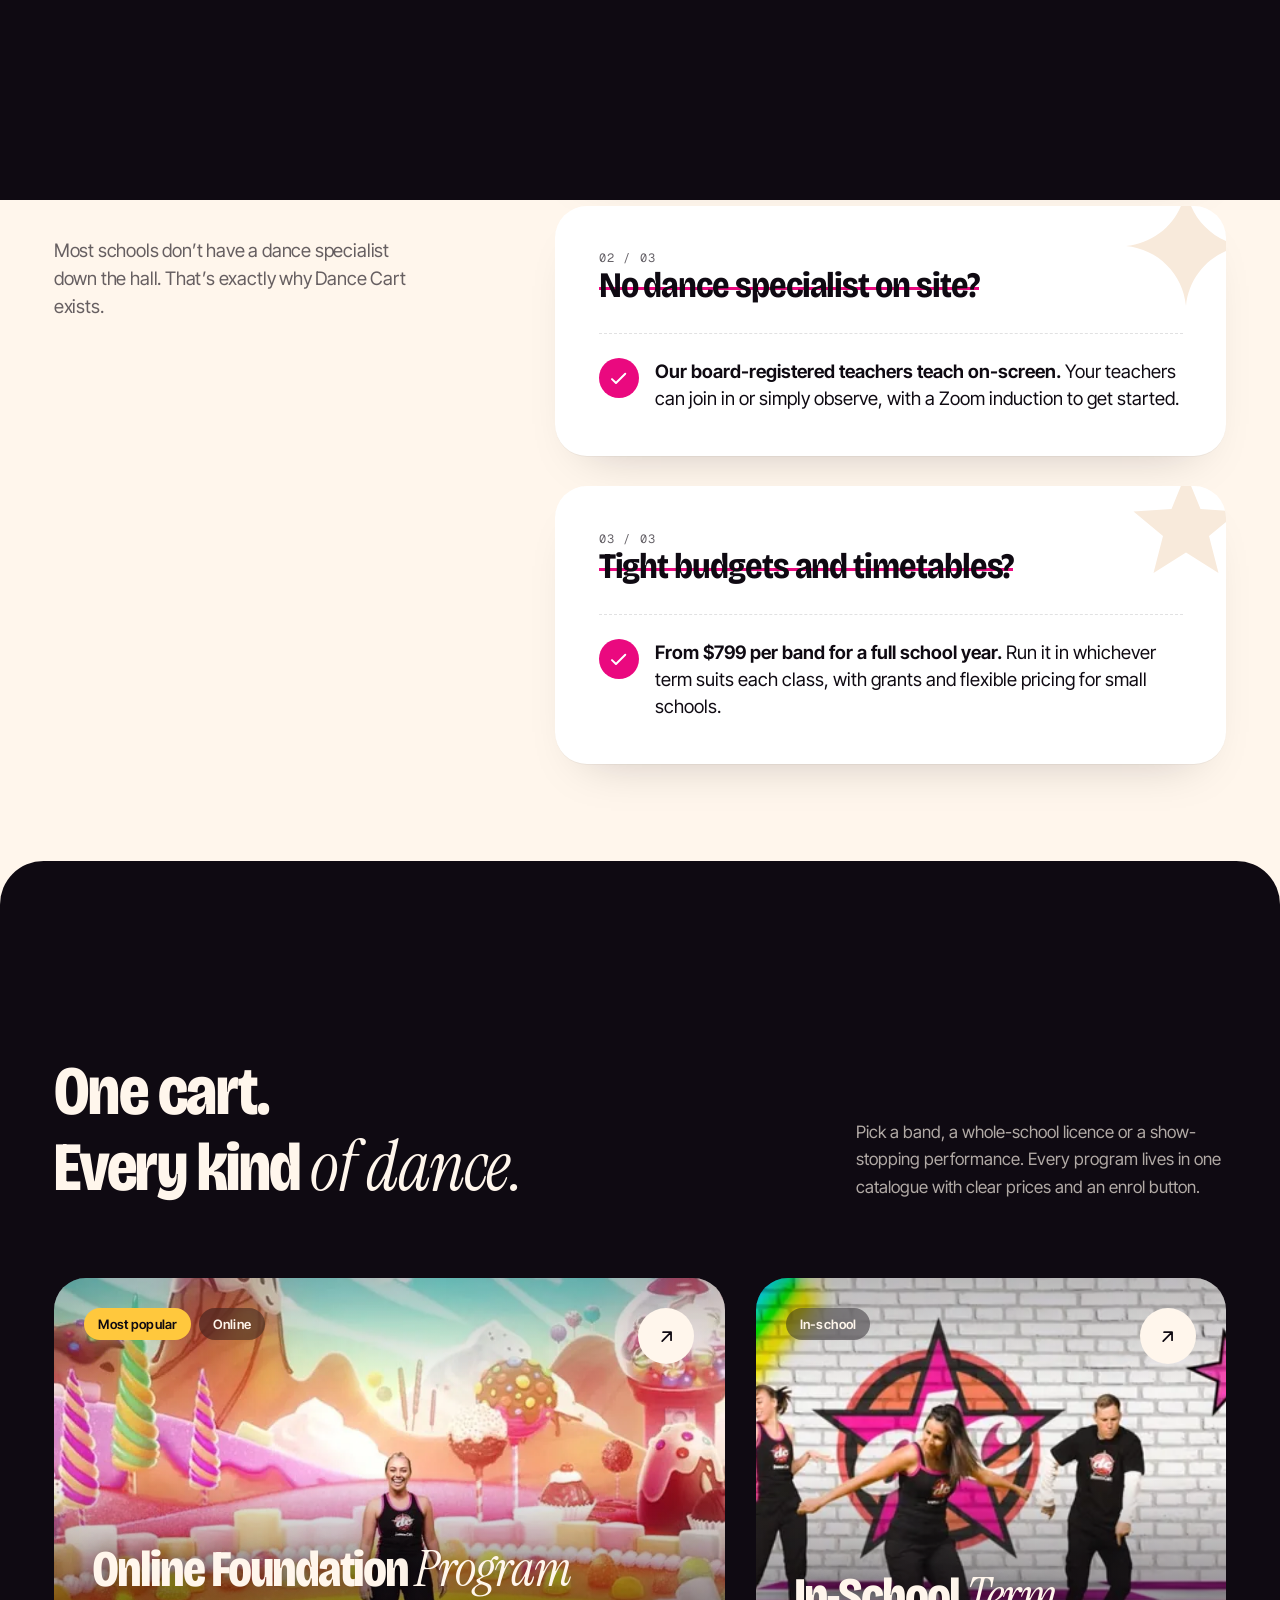
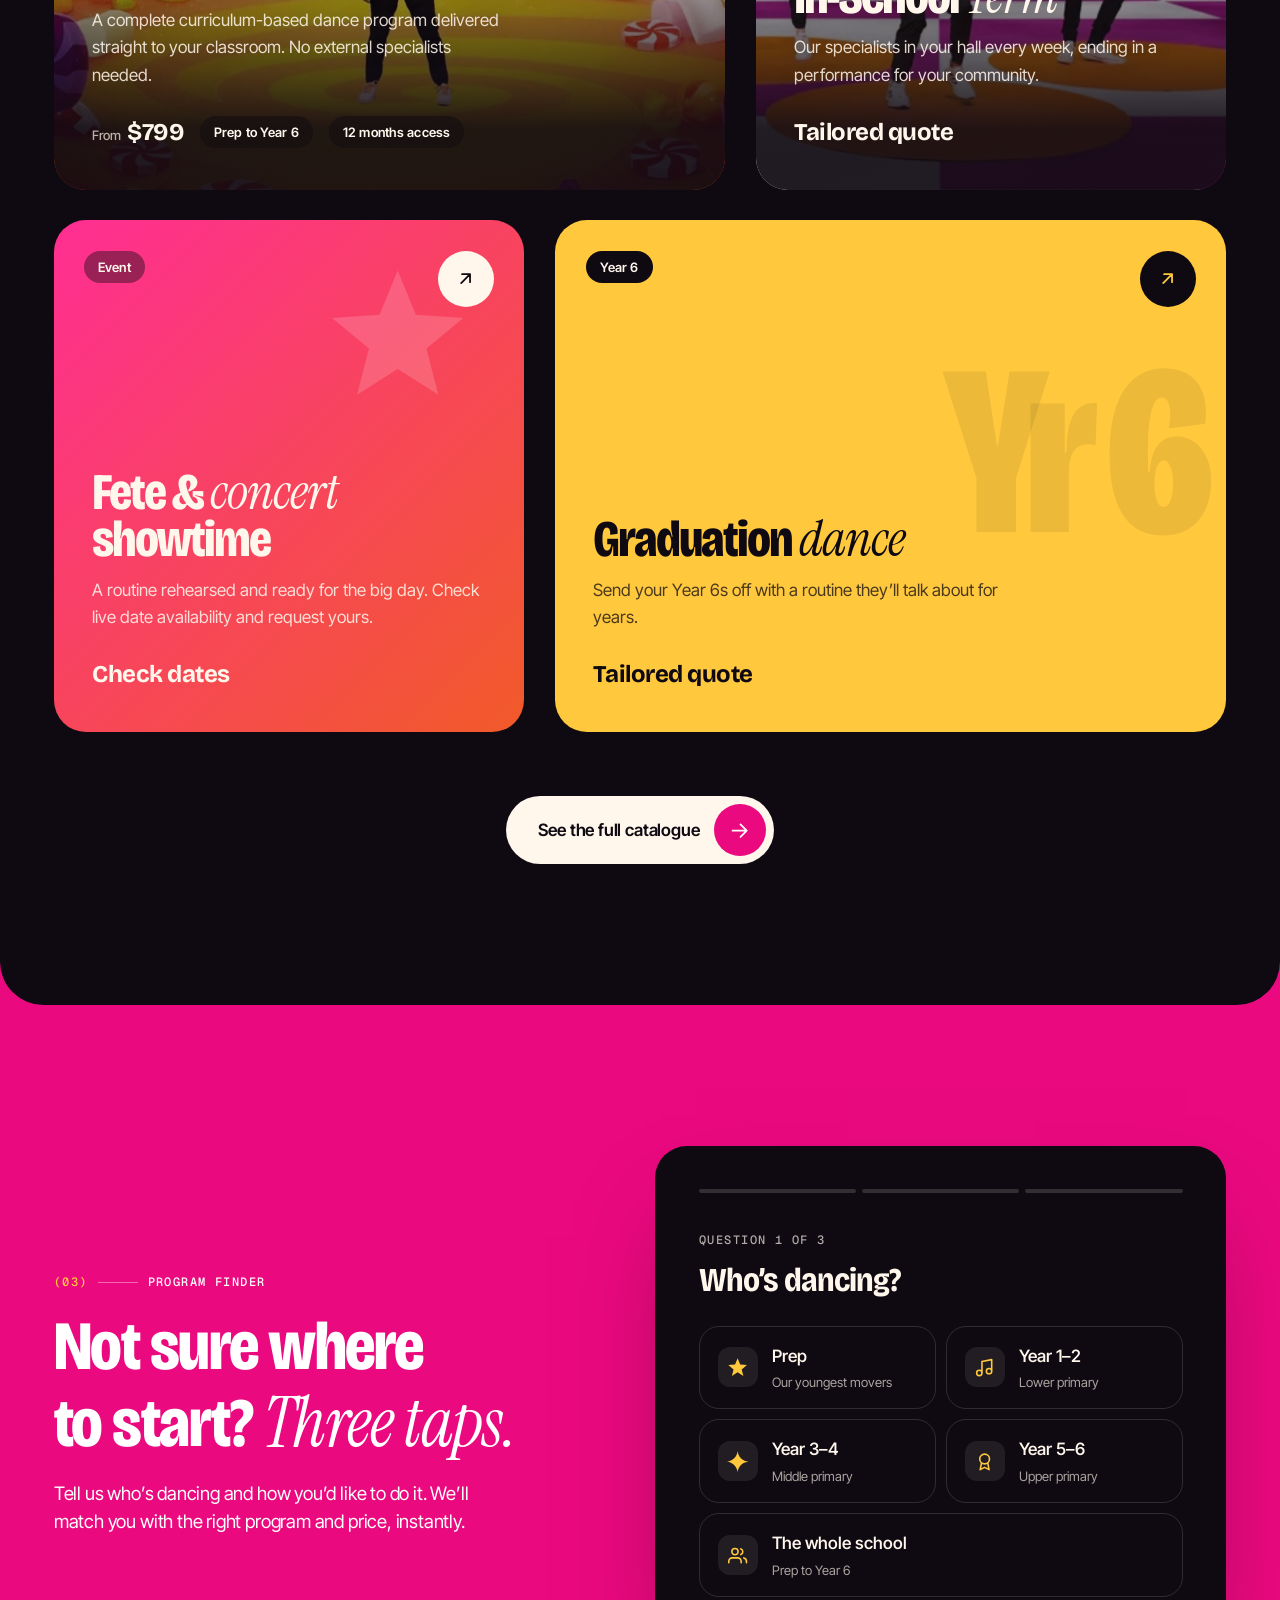
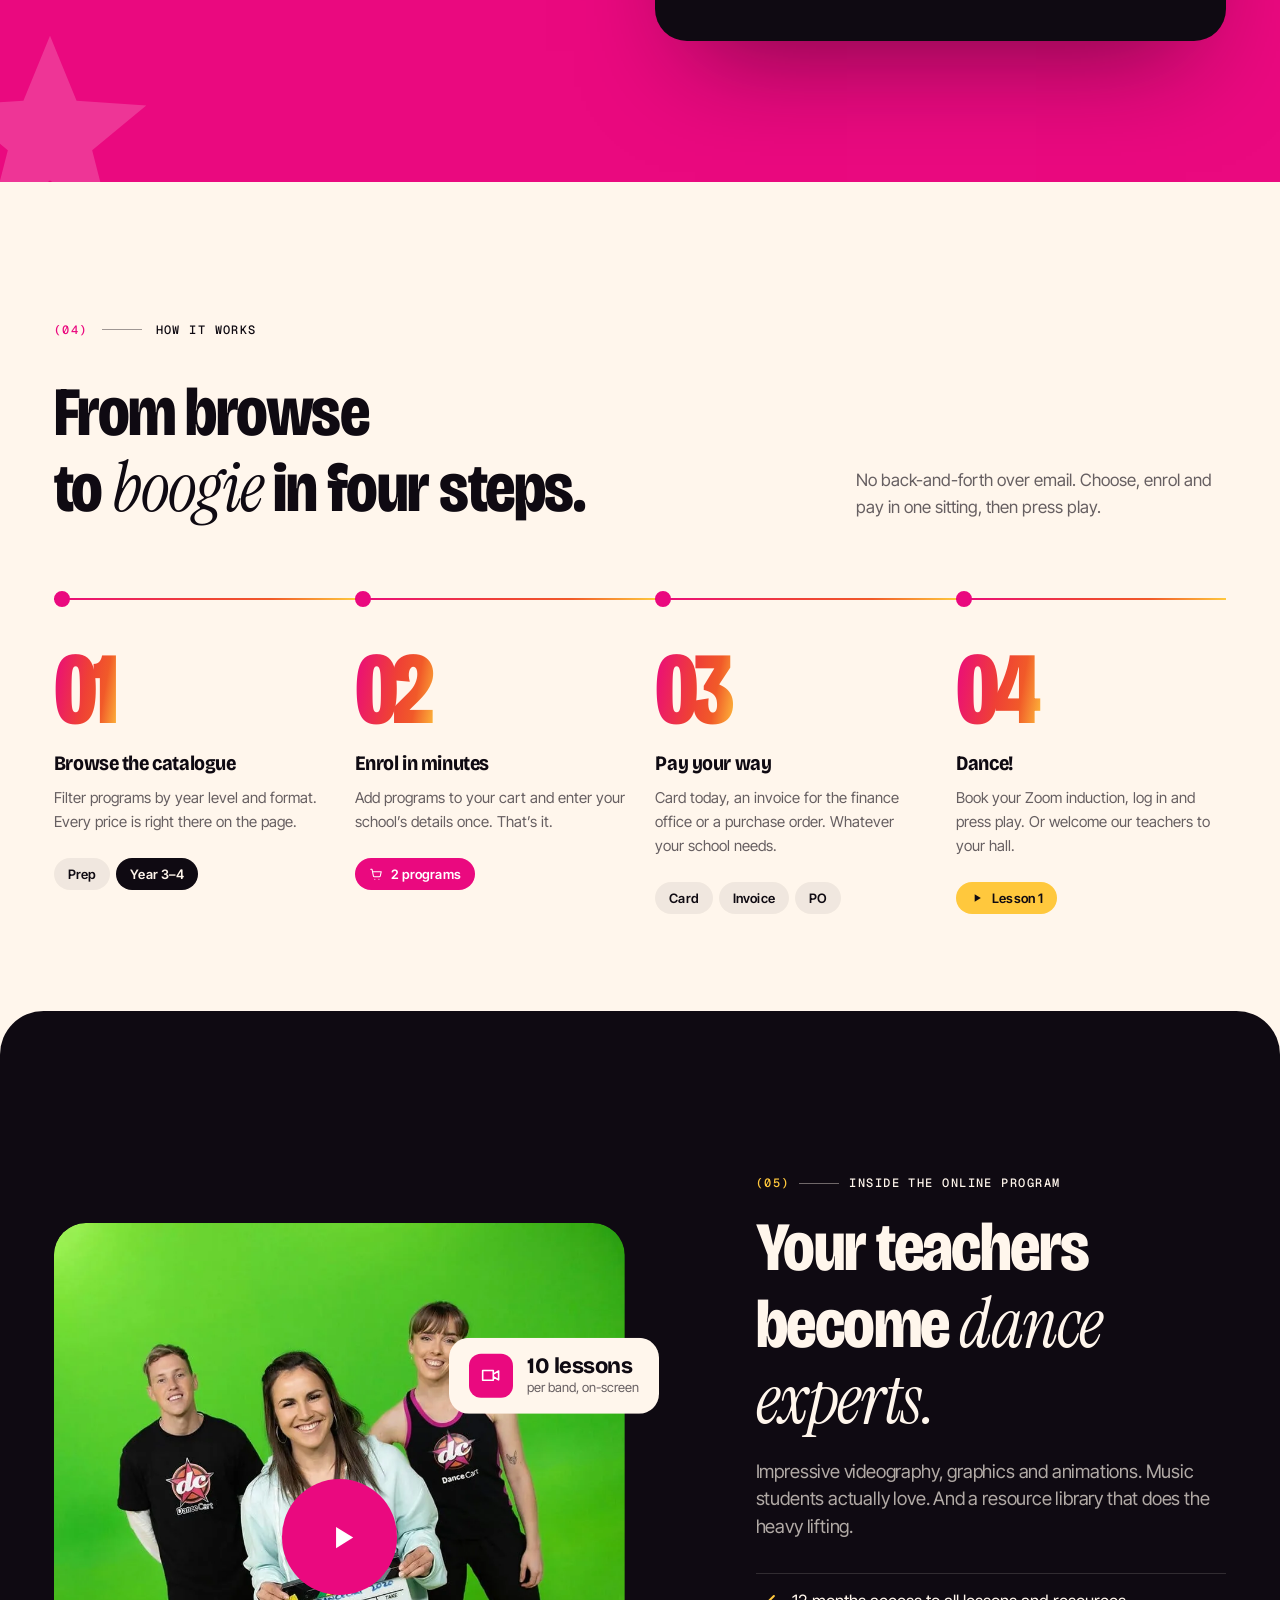
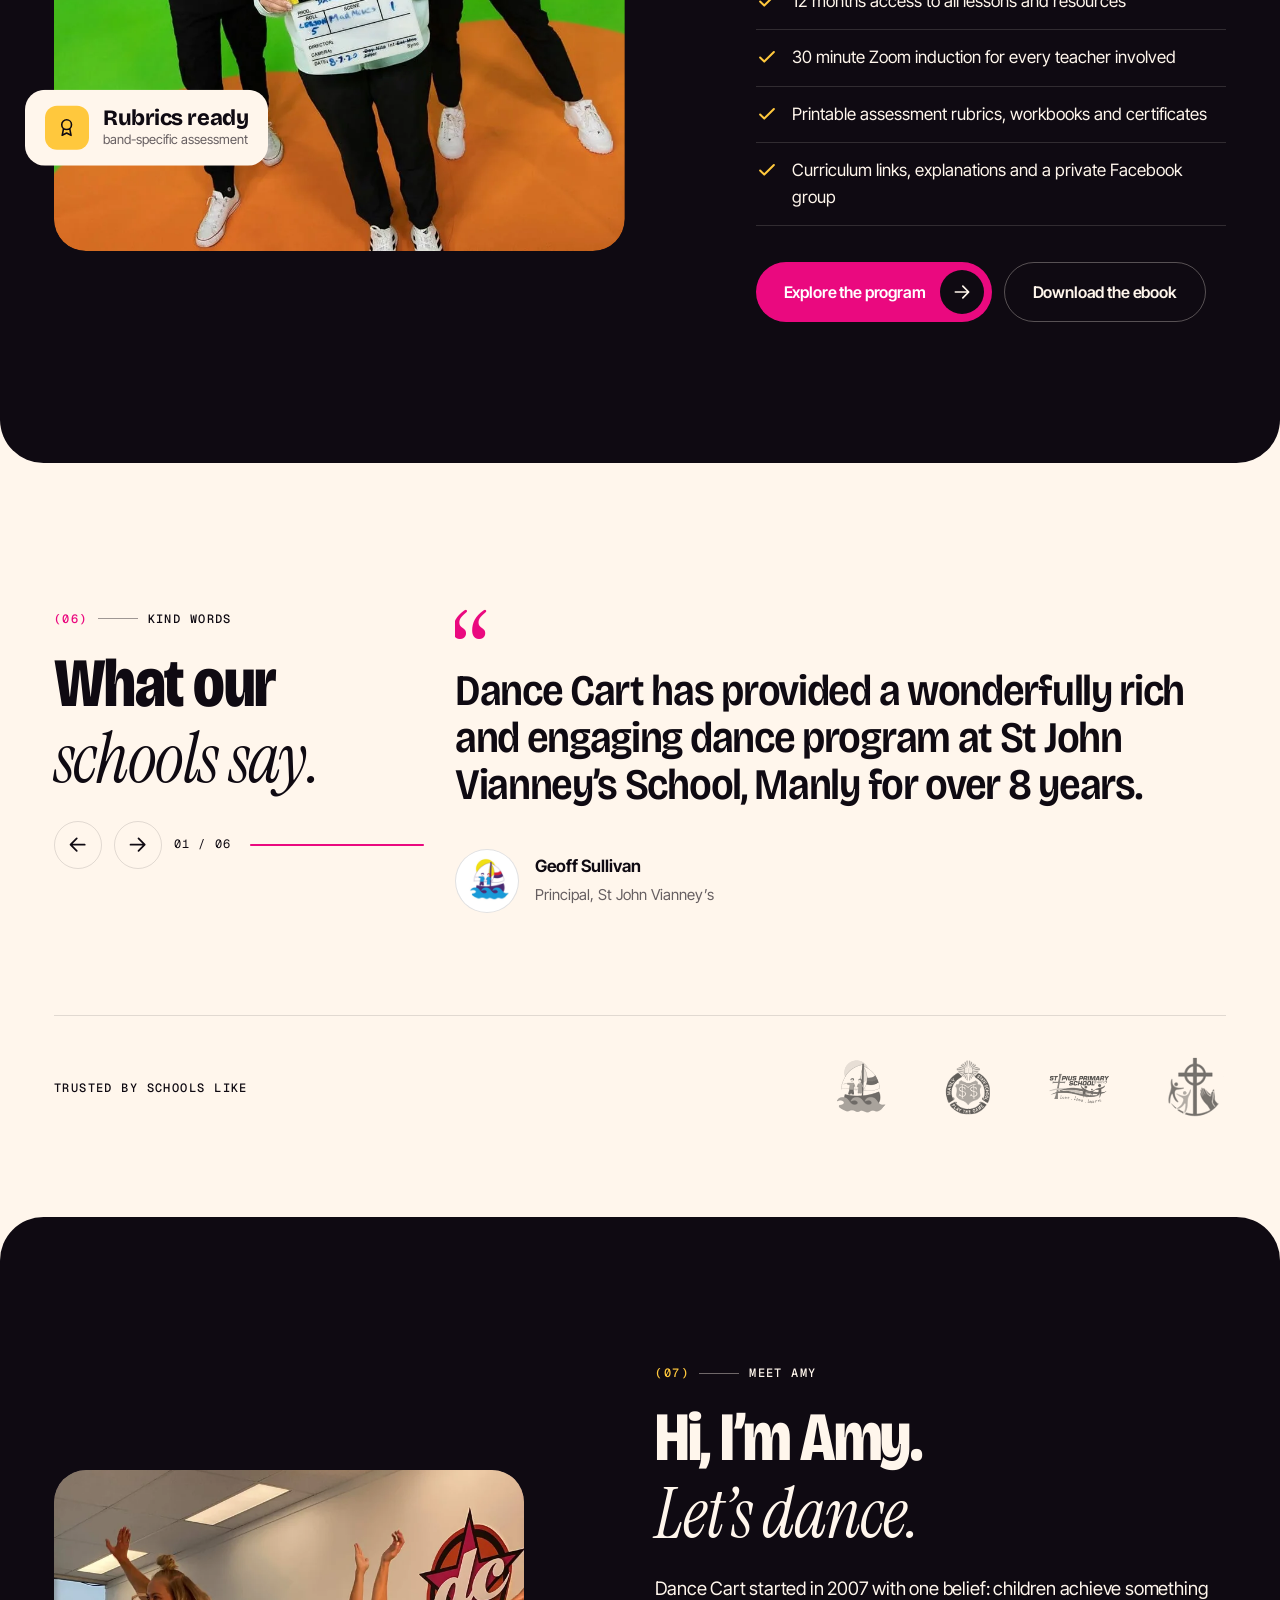
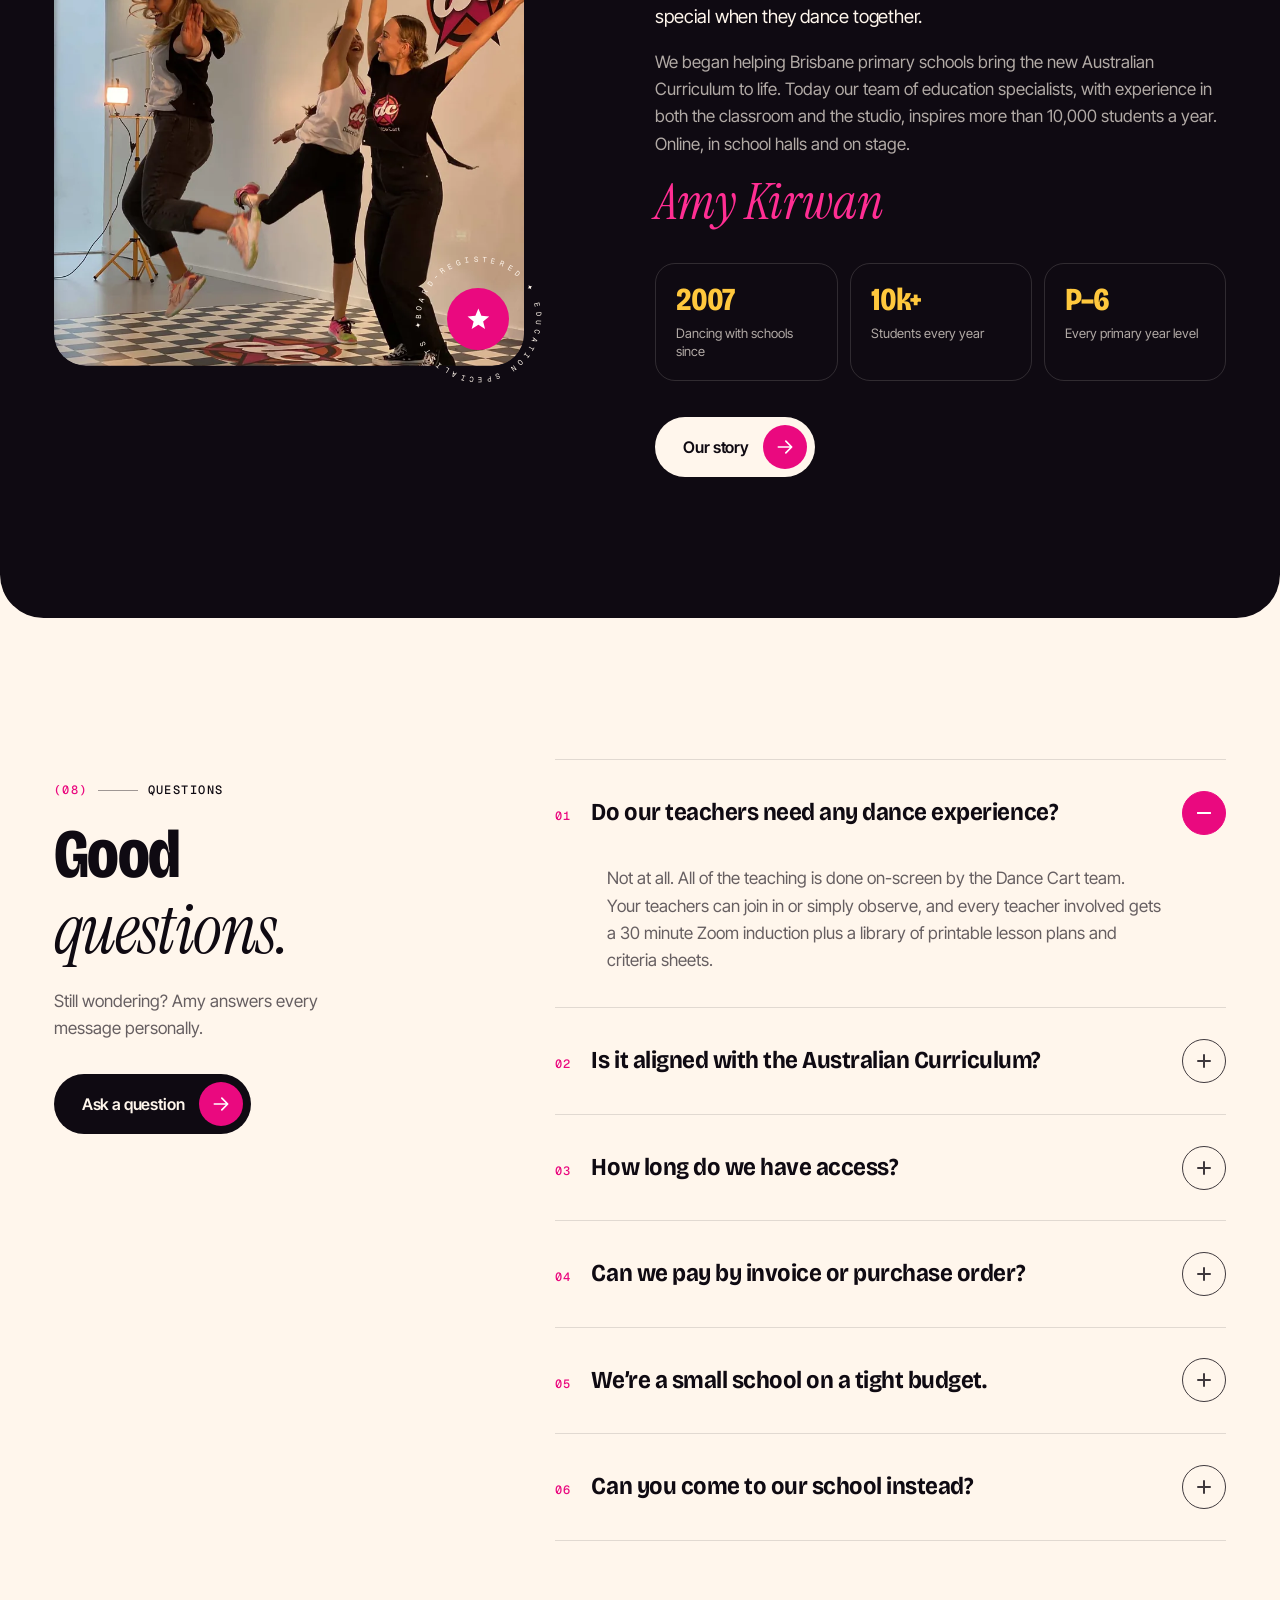
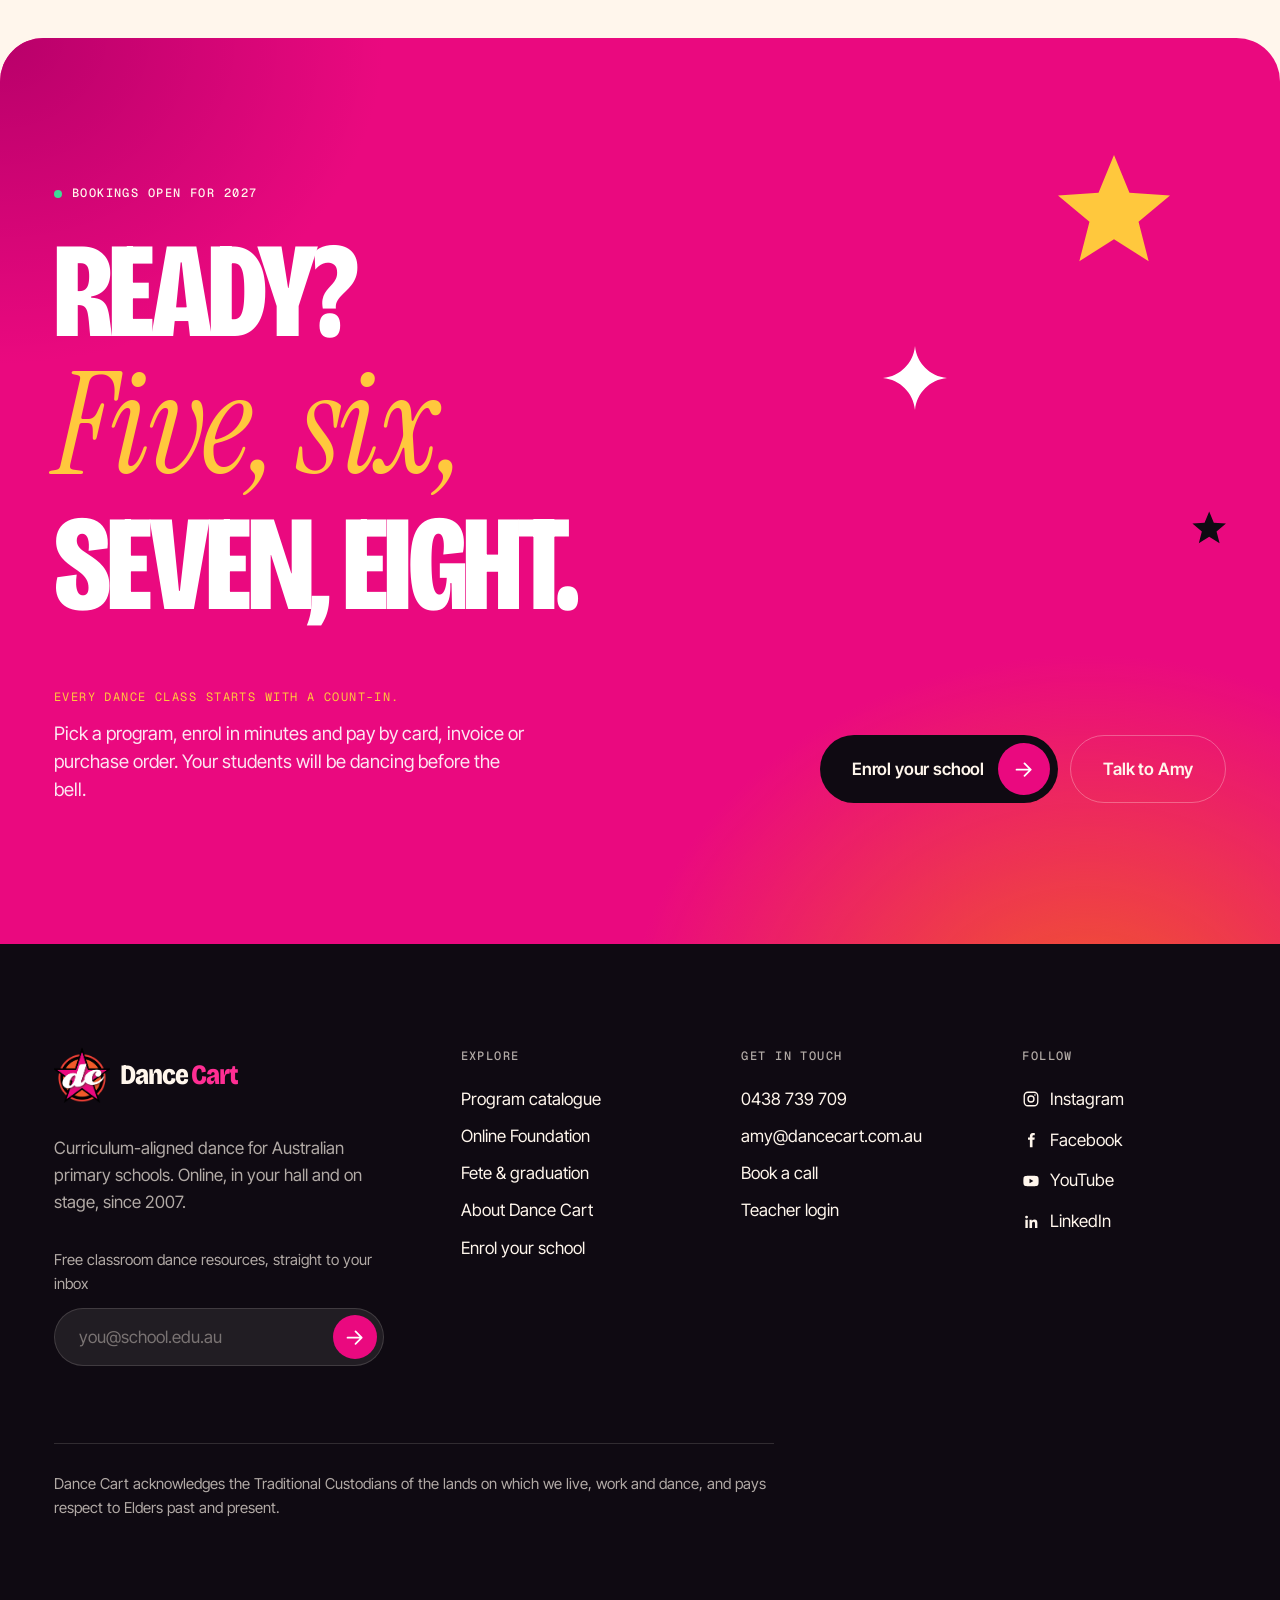
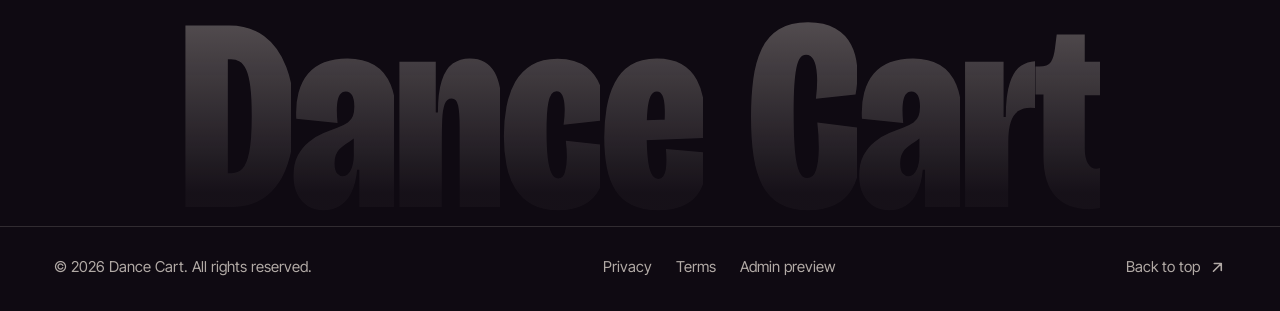
==== commit b40c0c42: "Never cut letters in the opening animation or gradient headings - Loader count numbers are sized by " ====
--- a/index.html
+++ b/index.html
@@ -36,7 +36,7 @@
   <link rel="preload" href="assets/fonts/inter-tight-normal-300-700.woff2" as="font" type="font/woff2" crossorigin>
   <link rel="preload" href="assets/fonts/instrument-serif-italic-400.woff2" as="font" type="font/woff2" crossorigin>
   <link rel="stylesheet" href="assets/css/fonts.css?v=c5fd3fbf">
-  <link rel="stylesheet" href="assets/css/main.css?v=8f8b21b9">
+  <link rel="stylesheet" href="assets/css/main.css?v=f5bf87bb">
   <script type="application/ld+json">
   {
     "@context": "https://schema.org",
--- a/assets/css/main.css
+++ b/assets/css/main.css
@@ -211,7 +211,7 @@
 .preloader__count { position: relative; display: grid; place-items: center; }
 .preloader__num {
   grid-area: 1 / 1; font-family: var(--f-display); font-weight: 800; font-stretch: 75%;
-  font-size: clamp(11rem, 40vw, 32rem); line-height: 0.8; letter-spacing: -0.04em; opacity: 0;
+  font-size: min(clamp(11rem, 40vw, 32rem), 50vh); line-height: 0.8; letter-spacing: -0.04em; opacity: 0;
 }
 .preloader__num:nth-child(1) { color: var(--pink-hot); --n: 0; }
 .preloader__num:nth-child(2) { color: var(--ink); --n: 1; }
@@ -219,7 +219,7 @@
 .preloader__num:nth-child(4) { color: var(--ink); --n: 3; }
 html.is-loading .preloader__num { animation: pl-beat calc(var(--b) + 0.1s) var(--ease) both; animation-delay: calc(var(--s) + var(--b) * var(--n)); }
 @keyframes pl-beat {
-  0% { opacity: 0; transform: scale(1.6) rotate(-8deg); }
+  0% { opacity: 0; transform: scale(1.3) rotate(-6deg); }
   22% { opacity: 1; transform: scale(0.94) rotate(1deg); }
   40% { transform: scale(1.03) rotate(0); }
   78% { opacity: 1; transform: scale(1); }
@@ -227,8 +227,8 @@
 }
 
 .preloader__go { grid-area: 1 / 1; display: flex; flex-direction: column; align-items: center; gap: clamp(16px, 2vw, 28px); color: var(--ink); }
-.preloader__go img { width: clamp(96px, 11vw, 150px); height: auto; opacity: 0; transform: scale(0) rotate(-200deg); }
-.preloader__go span { font-family: var(--f-display); font-weight: 800; font-stretch: 76%; font-size: clamp(3rem, 9vw, 8rem); line-height: 0.9; letter-spacing: -0.03em; text-transform: uppercase; opacity: 0; transform: translateY(40%); }
+.preloader__go img { width: min(clamp(96px, 11vw, 150px), 20vh); height: auto; opacity: 0; transform: scale(0) rotate(-200deg); }
+.preloader__go span { font-family: var(--f-display); font-weight: 800; font-stretch: 76%; font-size: min(clamp(3rem, 9vw, 8rem), 13vh); line-height: 0.9; letter-spacing: -0.03em; text-transform: uppercase; opacity: 0; transform: translateY(40%); }
 .preloader__go em { font-family: var(--f-serif); font-style: italic; font-weight: 400; text-transform: none; color: var(--pink); letter-spacing: -0.02em; }
 html.is-loading .preloader__go img { animation: pl-stamp 0.7s var(--ease-back) both; animation-delay: calc(var(--s) + var(--b) * 4); }
 html.is-loading .preloader__go span { animation: pl-rise 0.6s var(--ease) both; animation-delay: calc(var(--s) + var(--b) * 4 + 0.12s); }
@@ -1426,3 +1426,12 @@
   .drawer__panel { top: calc(8px + env(safe-area-inset-top, 0px)); bottom: calc(8px + env(safe-area-inset-bottom, 0px)); }
   .preloader__hint { font-size: 10px; letter-spacing: 0.1em; max-width: 30ch; line-height: 1.5; }
 }
+
+/* Gradient text is painted only inside the element's background box. Safari ends that box above
+   italic descenders (the g in "moving."), so the tails lost their colour and looked cut off.
+   Extra padding (cancelled out by negative margins) gives the gradient room on every side. */
+.grad-text, .hero__title em, .page-hero__title em {
+  padding: 0.08em 0.12em 0.24em 0.06em; margin: -0.08em -0.12em -0.24em -0.06em;
+  -webkit-box-decoration-break: clone; box-decoration-break: clone;
+}
+.tile p.tile__big { padding-bottom: 0.18em; margin-bottom: -0.18em; }
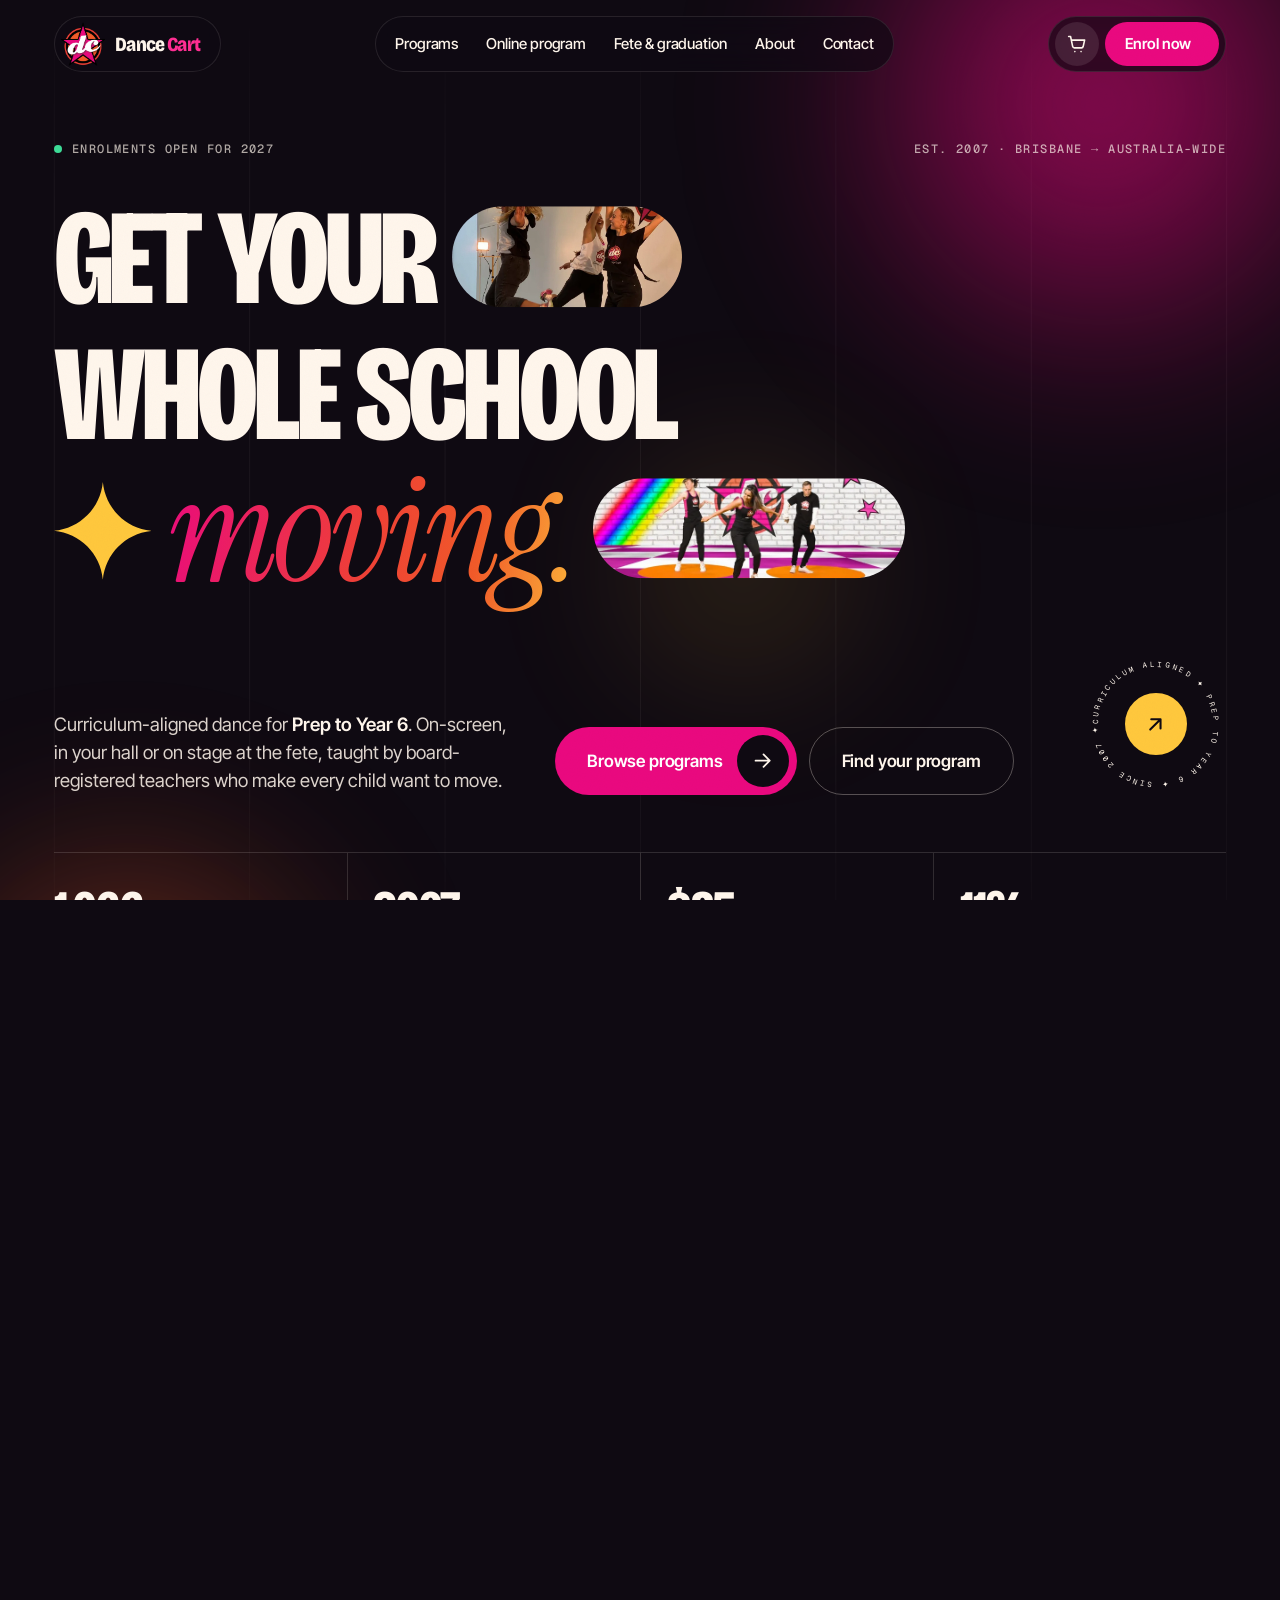
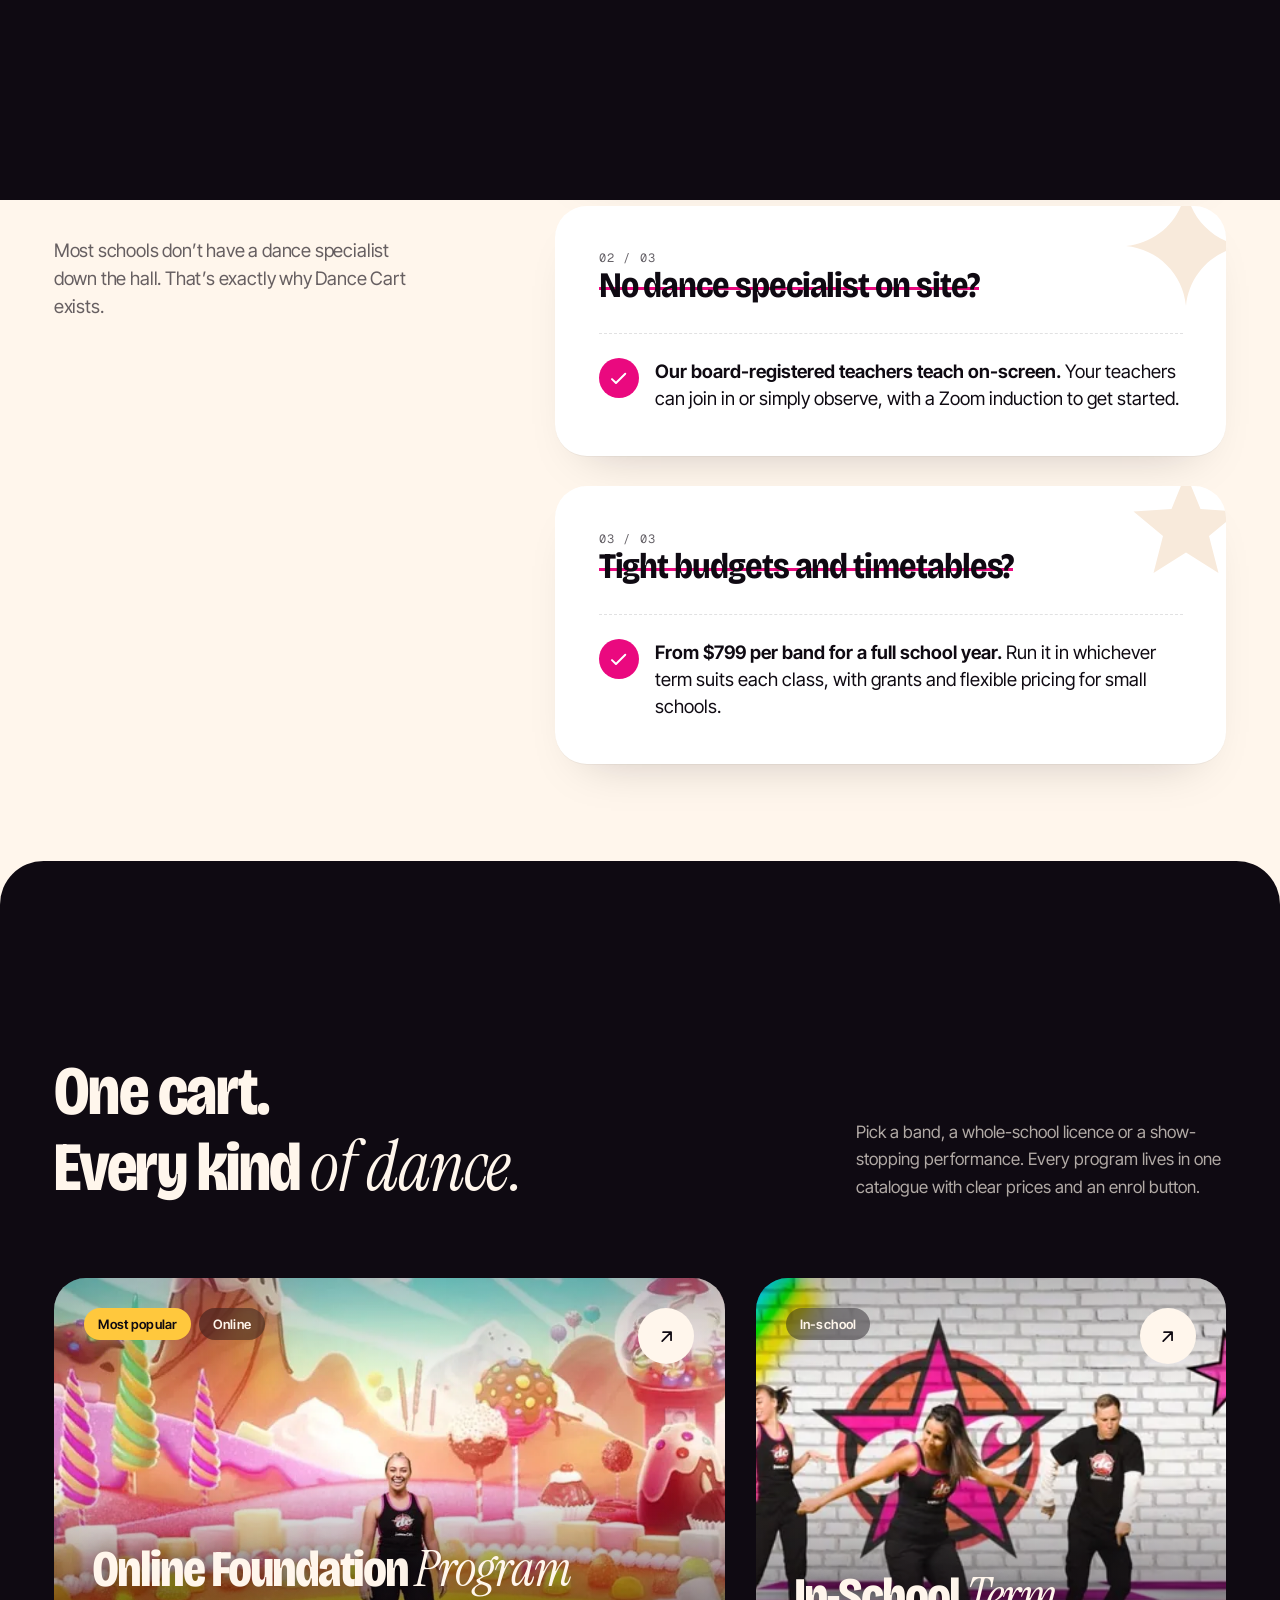
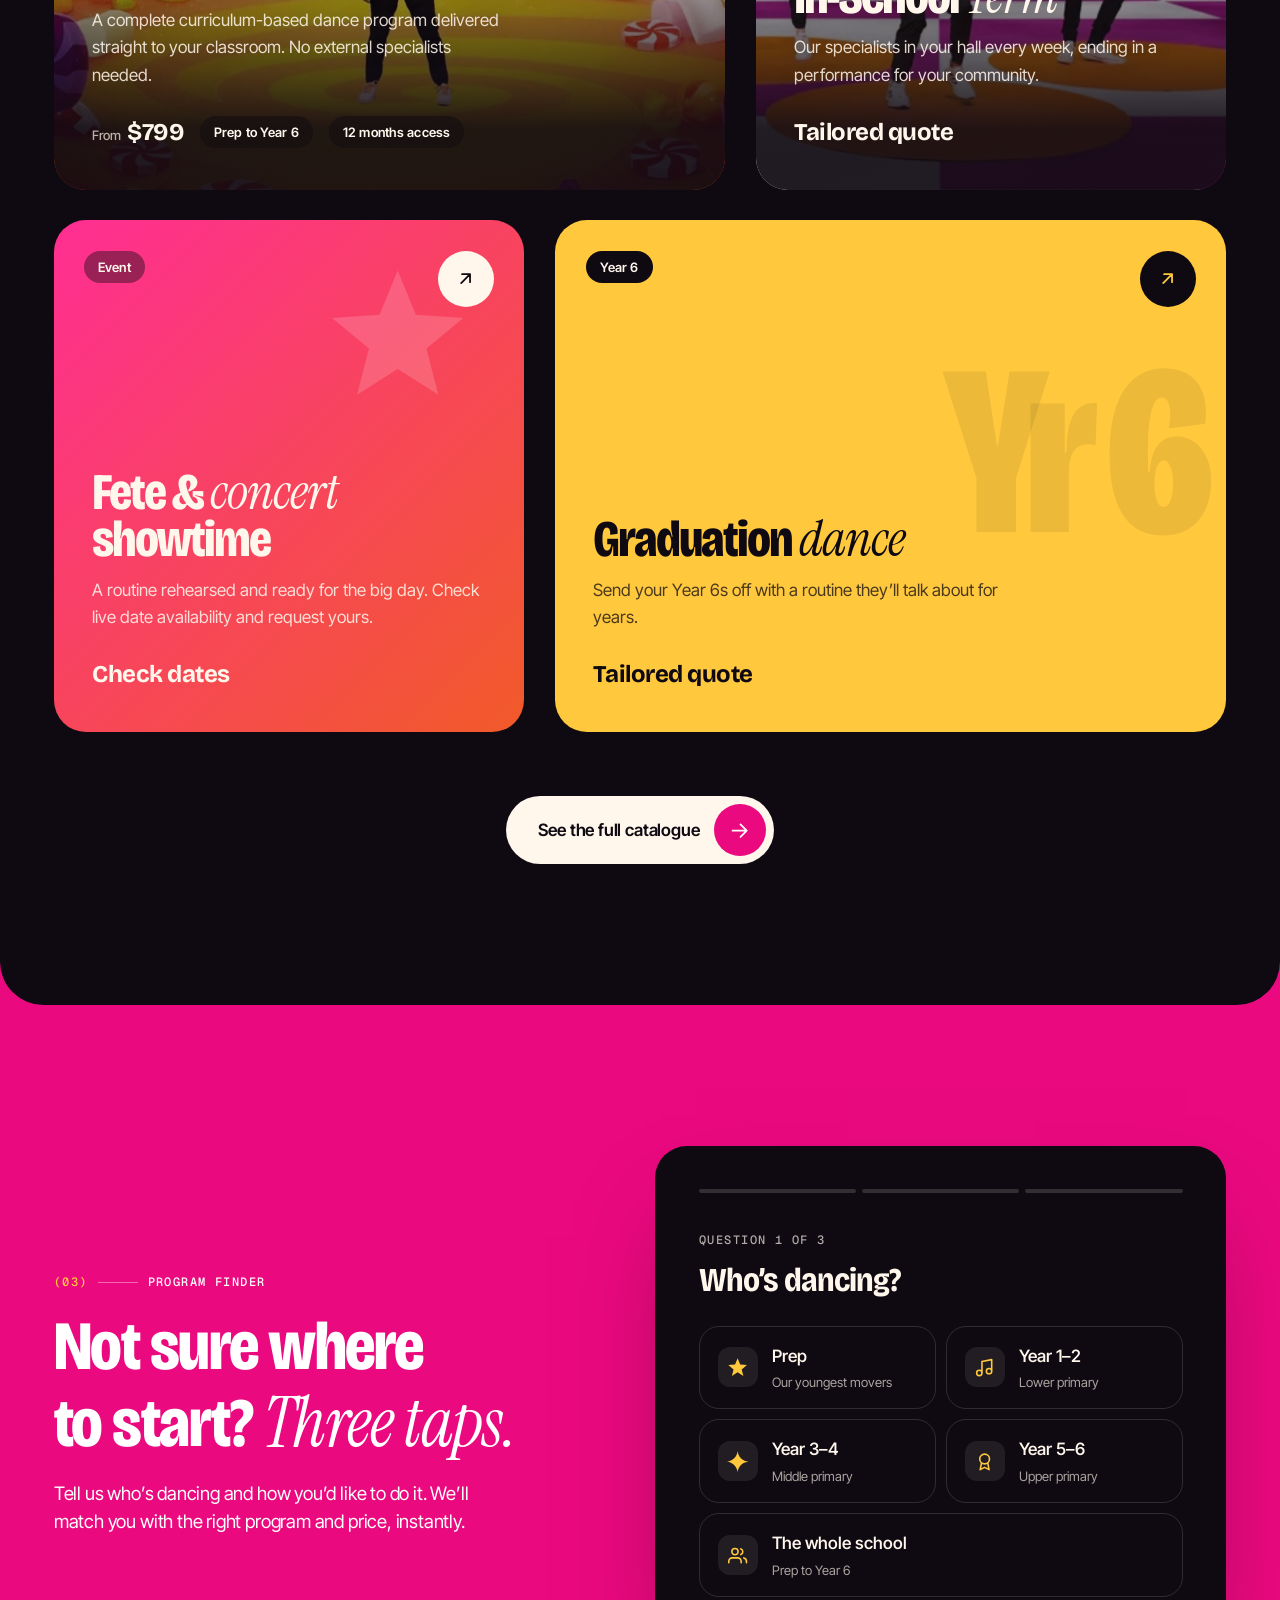
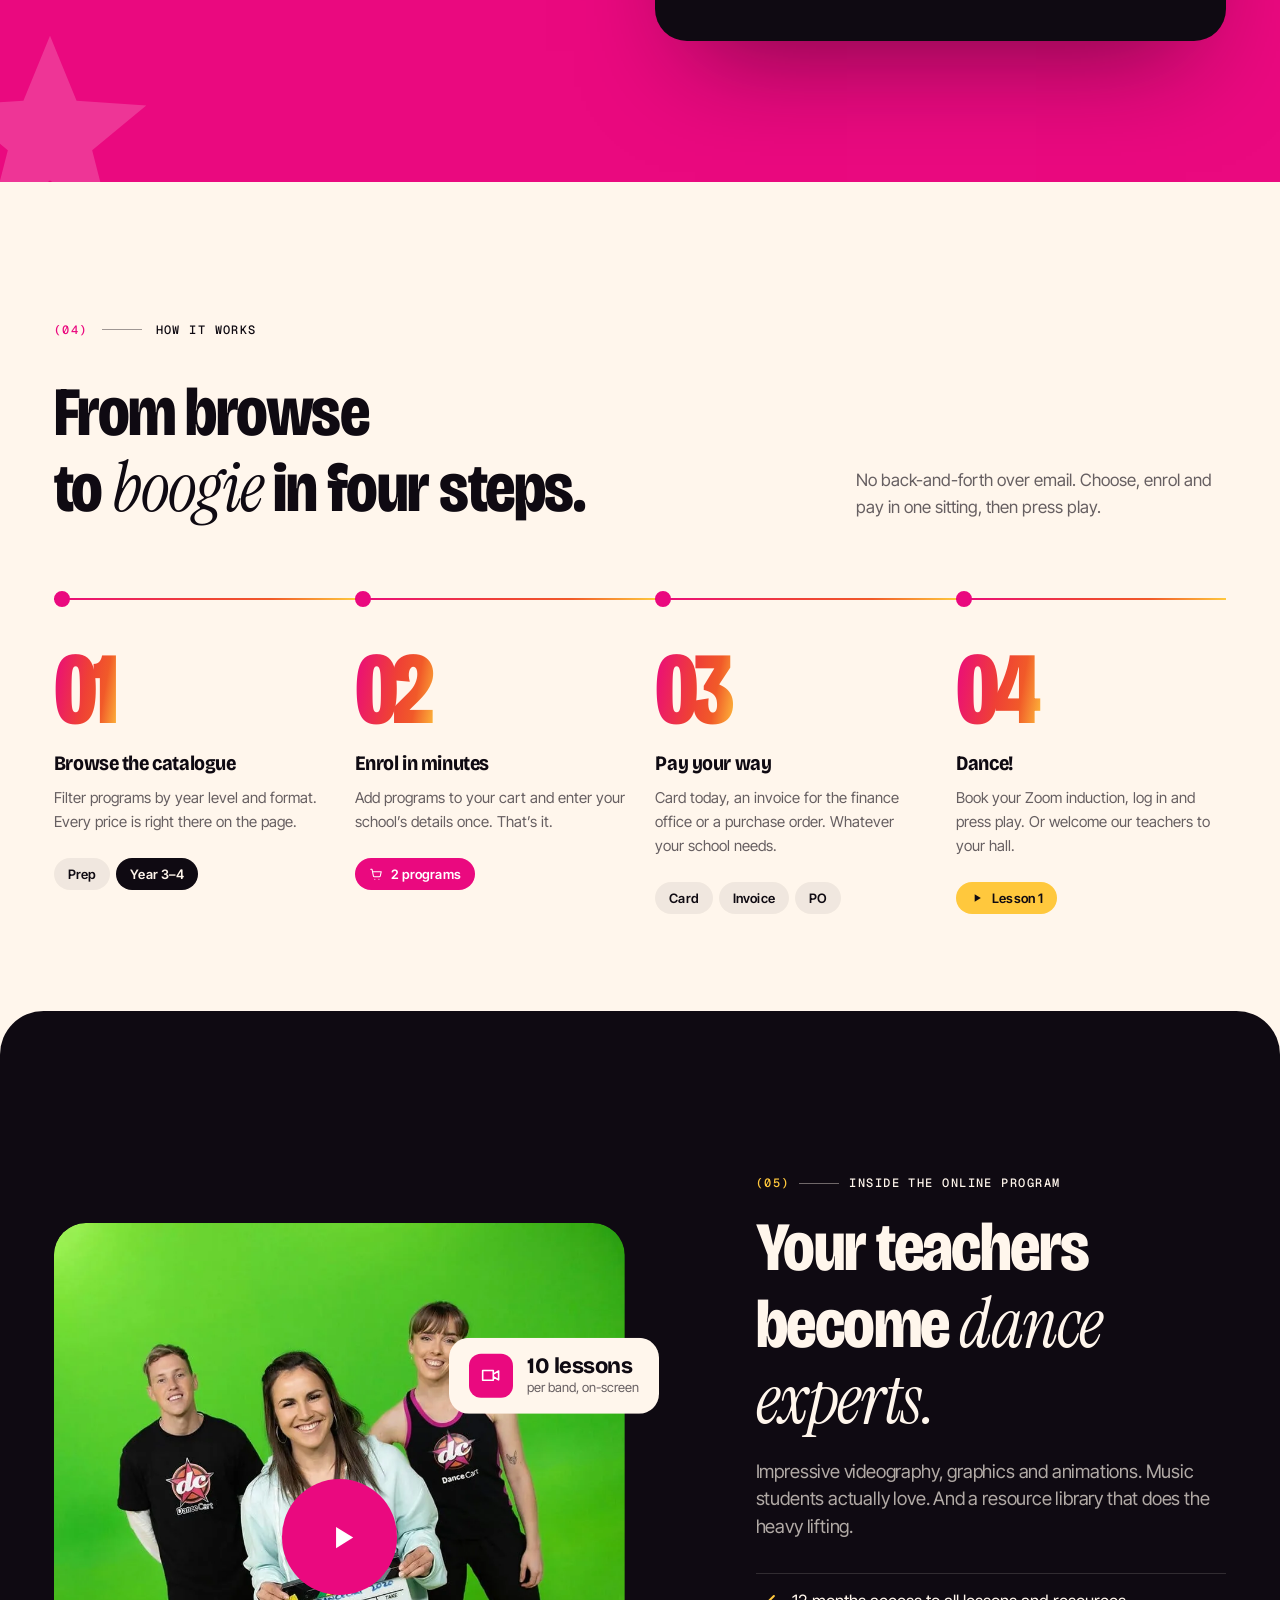
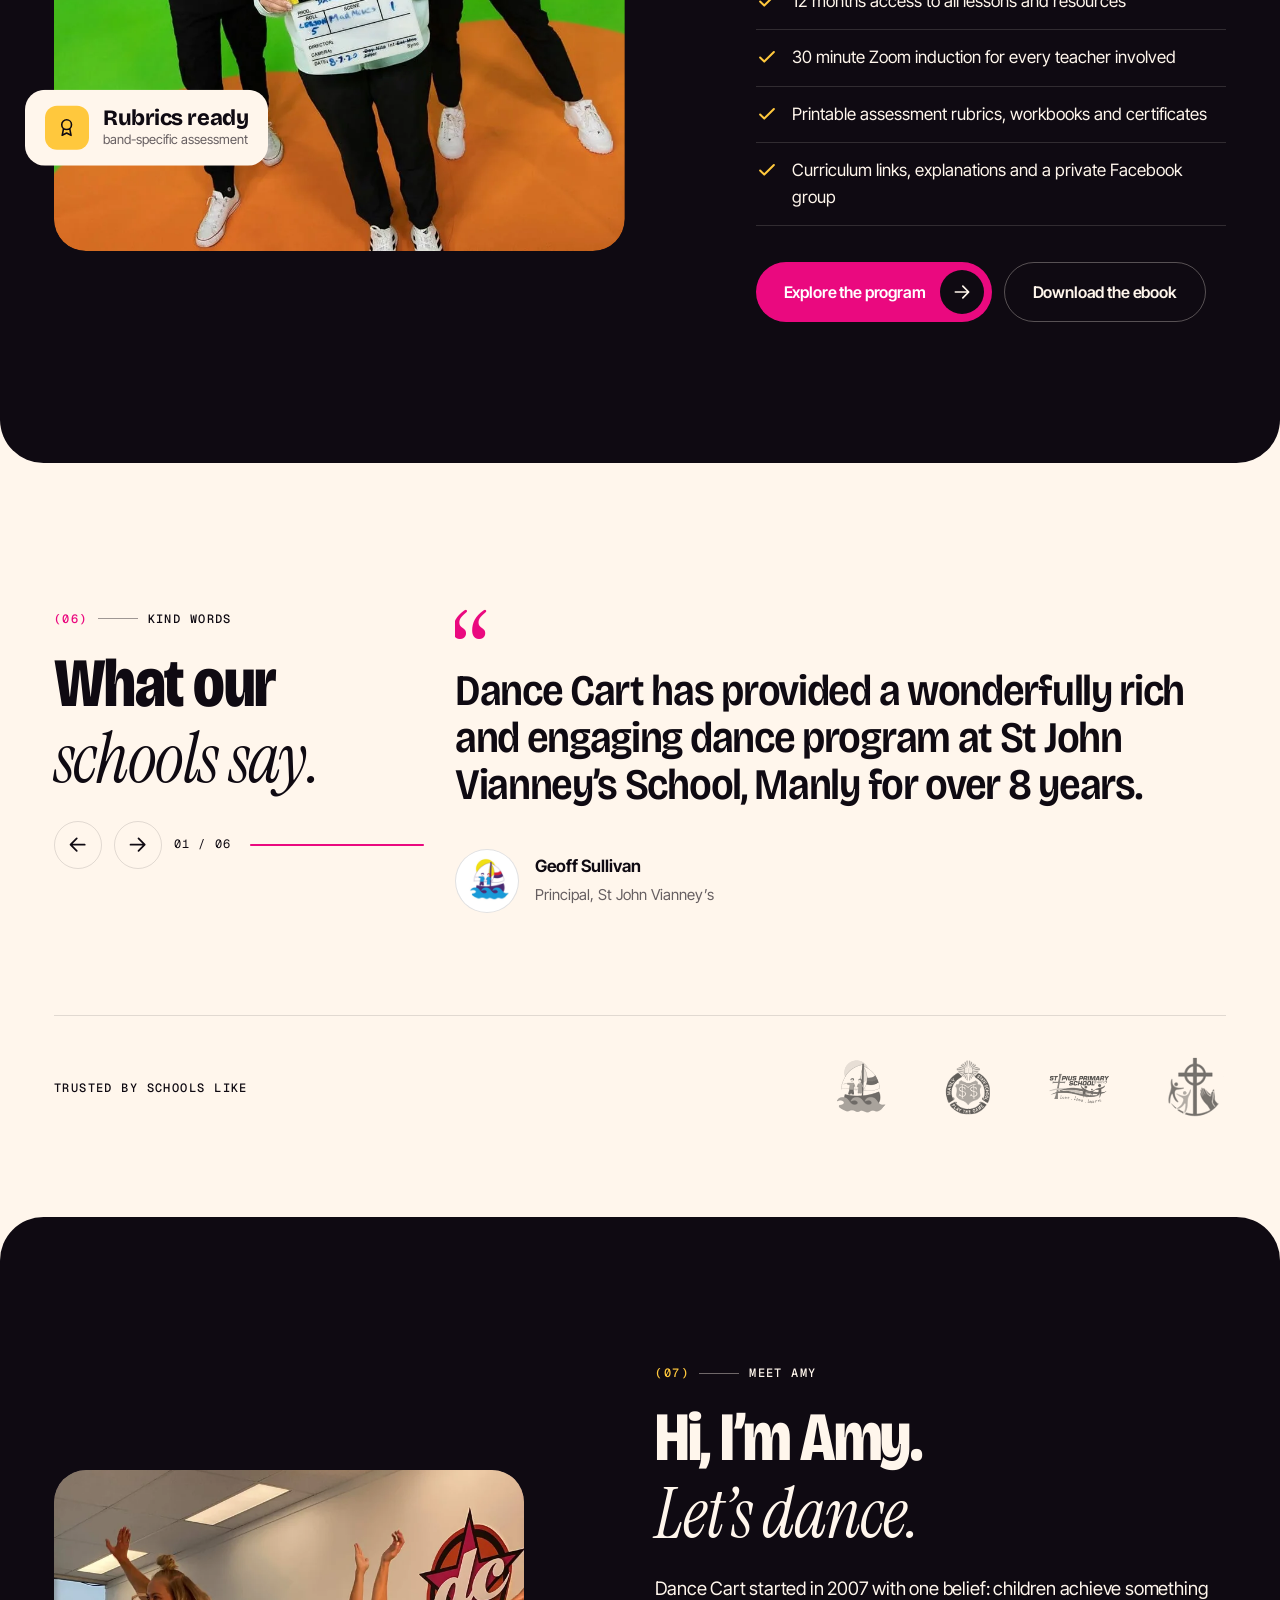
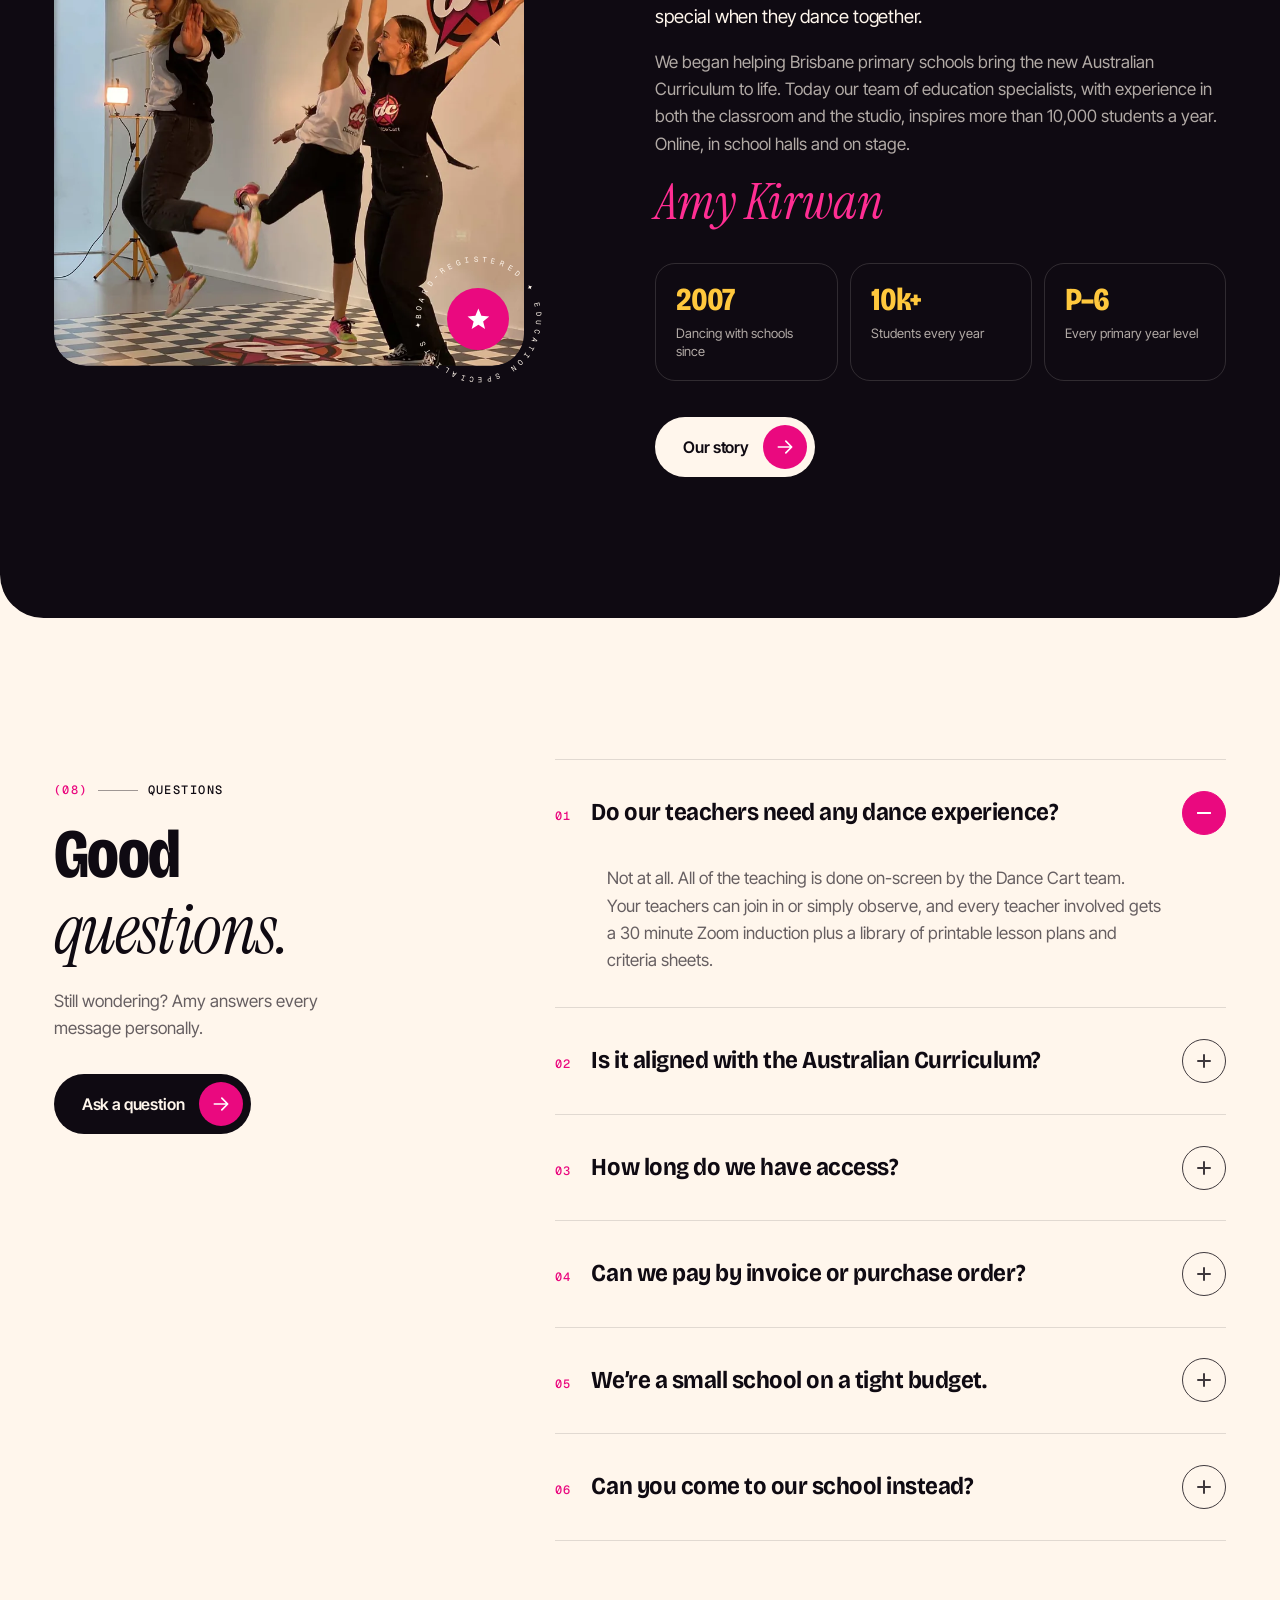
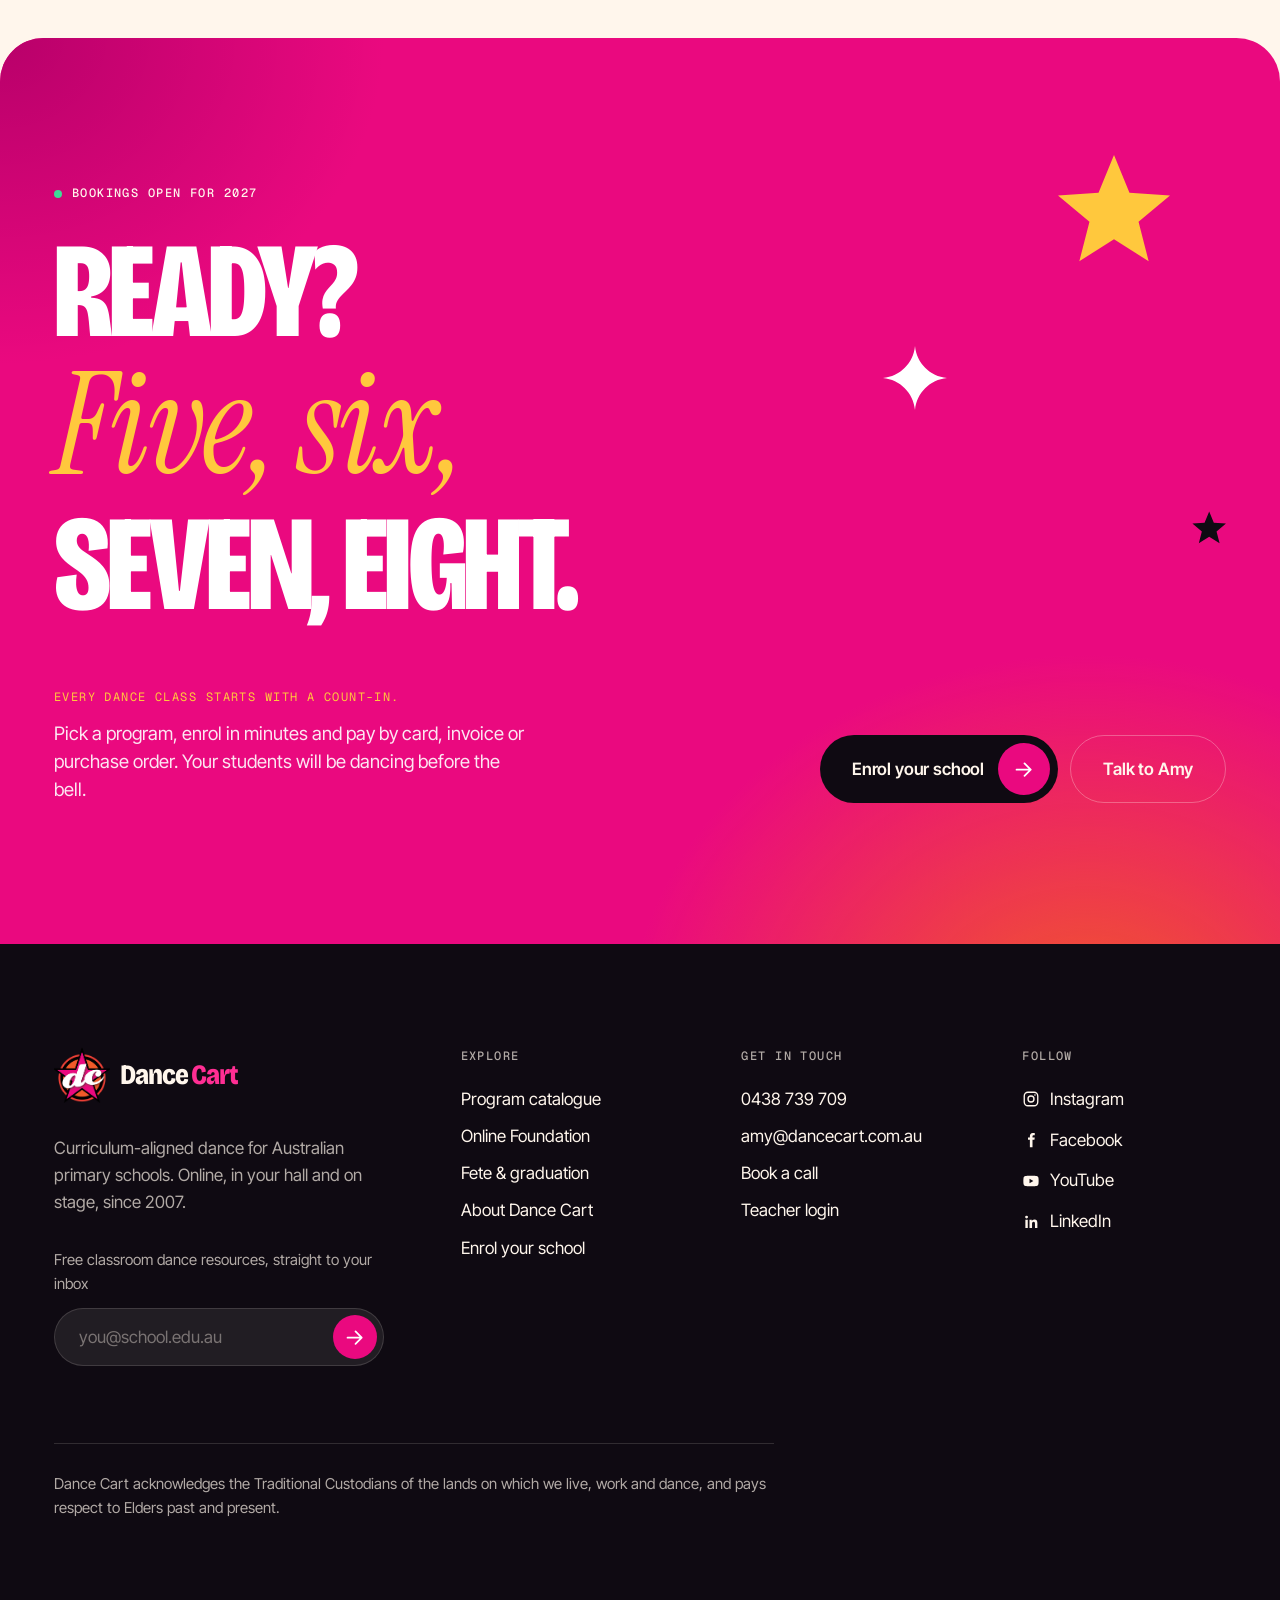
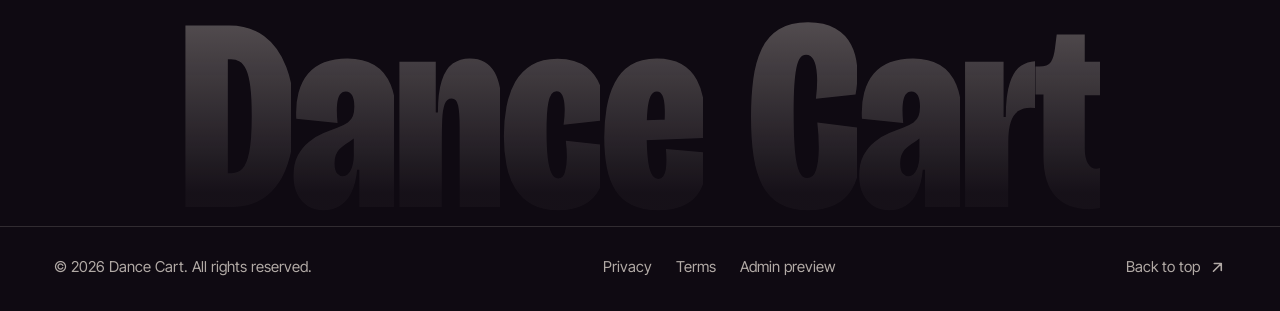
==== commit 11d56c4d: "Unmask headline lines once they land so no letter can ever be clipped Headlines slide up from behind" ====
--- a/index.html
+++ b/index.html
@@ -36,7 +36,7 @@
   <link rel="preload" href="assets/fonts/inter-tight-normal-300-700.woff2" as="font" type="font/woff2" crossorigin>
   <link rel="preload" href="assets/fonts/instrument-serif-italic-400.woff2" as="font" type="font/woff2" crossorigin>
   <link rel="stylesheet" href="assets/css/fonts.css?v=c5fd3fbf">
-  <link rel="stylesheet" href="assets/css/main.css?v=f5bf87bb">
+  <link rel="stylesheet" href="assets/css/main.css?v=e8540992">
   <script type="application/ld+json">
   {
     "@context": "https://schema.org",
@@ -630,7 +630,7 @@
   <div class="toast" role="status" aria-live="polite"></div>
 
   <script src="assets/js/data.js?v=2b94a925" defer></script>
-  <script src="assets/js/site.js?v=2e18a1d1" defer></script>
+  <script src="assets/js/site.js?v=57dfe2c0" defer></script>
 
 </body>
 </html>
--- a/assets/css/main.css
+++ b/assets/css/main.css
@@ -1435,3 +1435,4 @@
   -webkit-box-decoration-break: clone; box-decoration-break: clone;
 }
 .tile p.tile__big { padding-bottom: 0.18em; margin-bottom: -0.18em; }
+html.js [data-split] > span.is-settled { overflow: visible; }
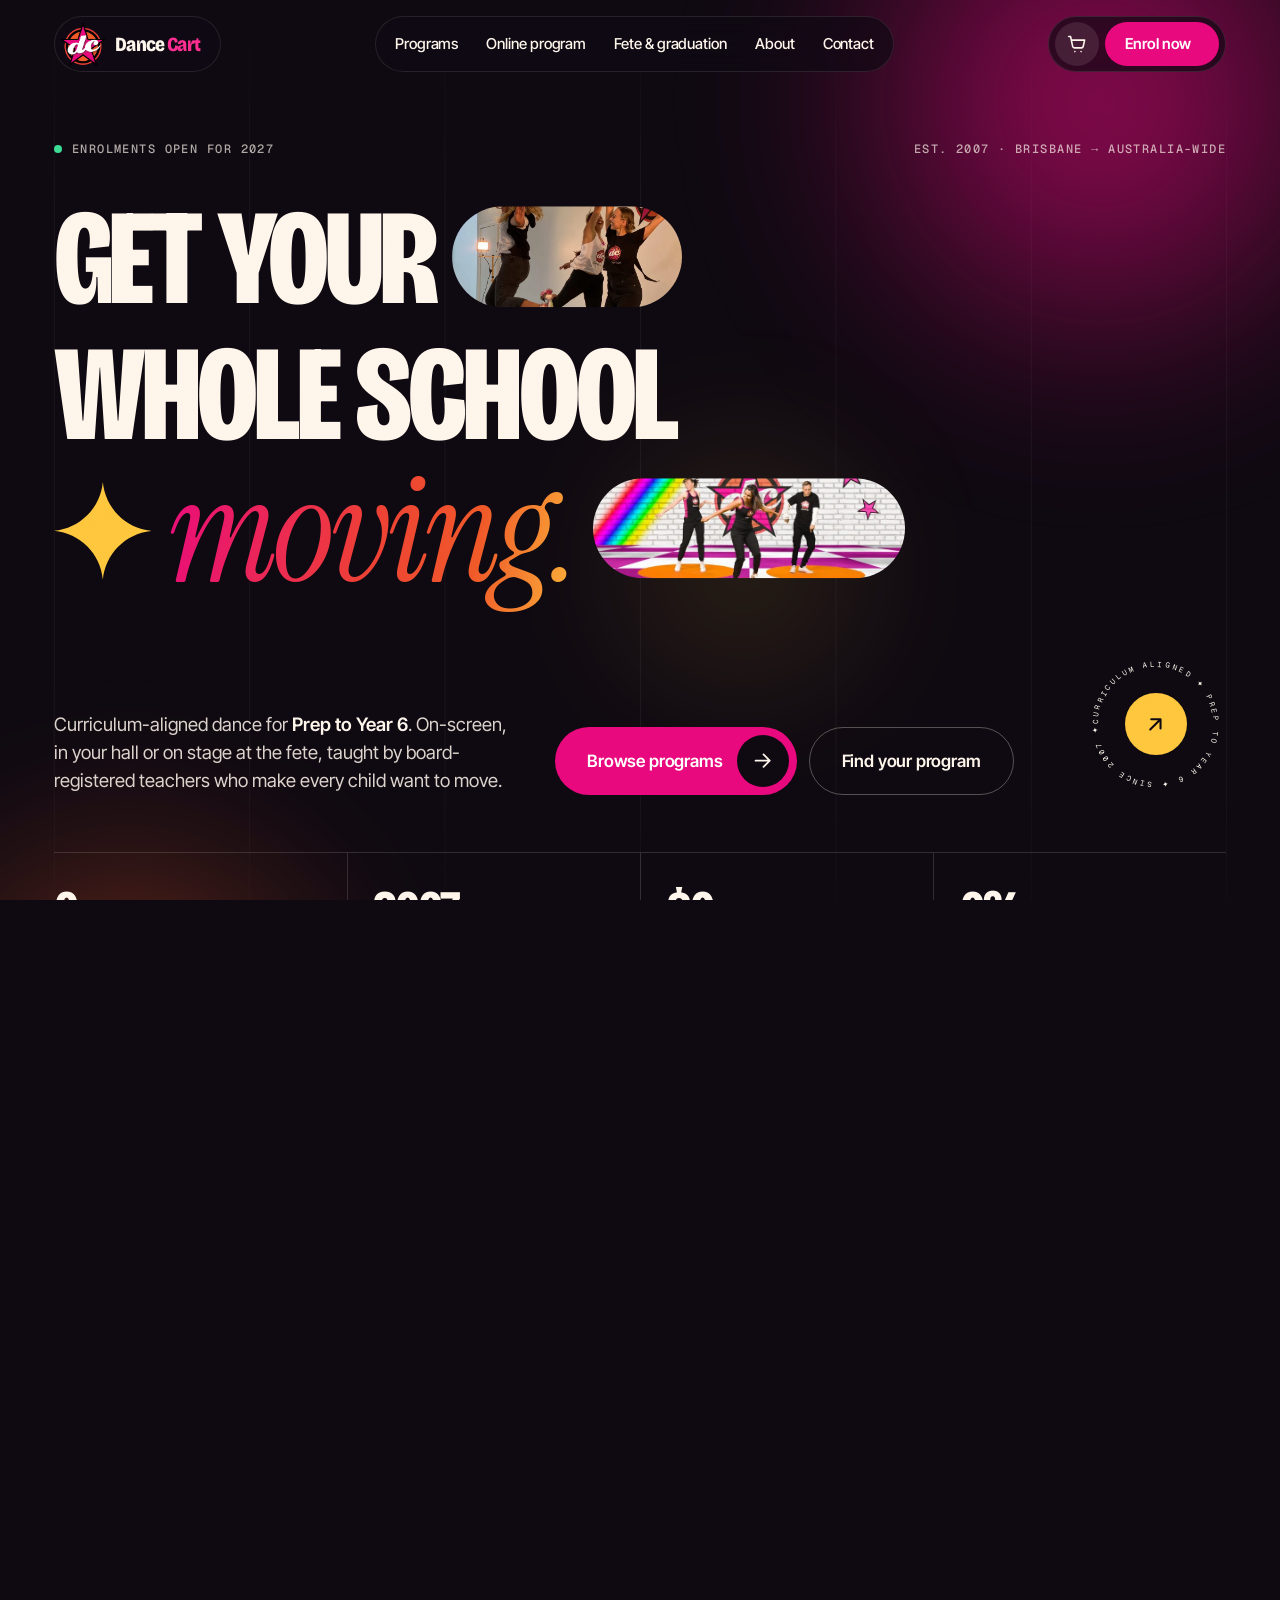
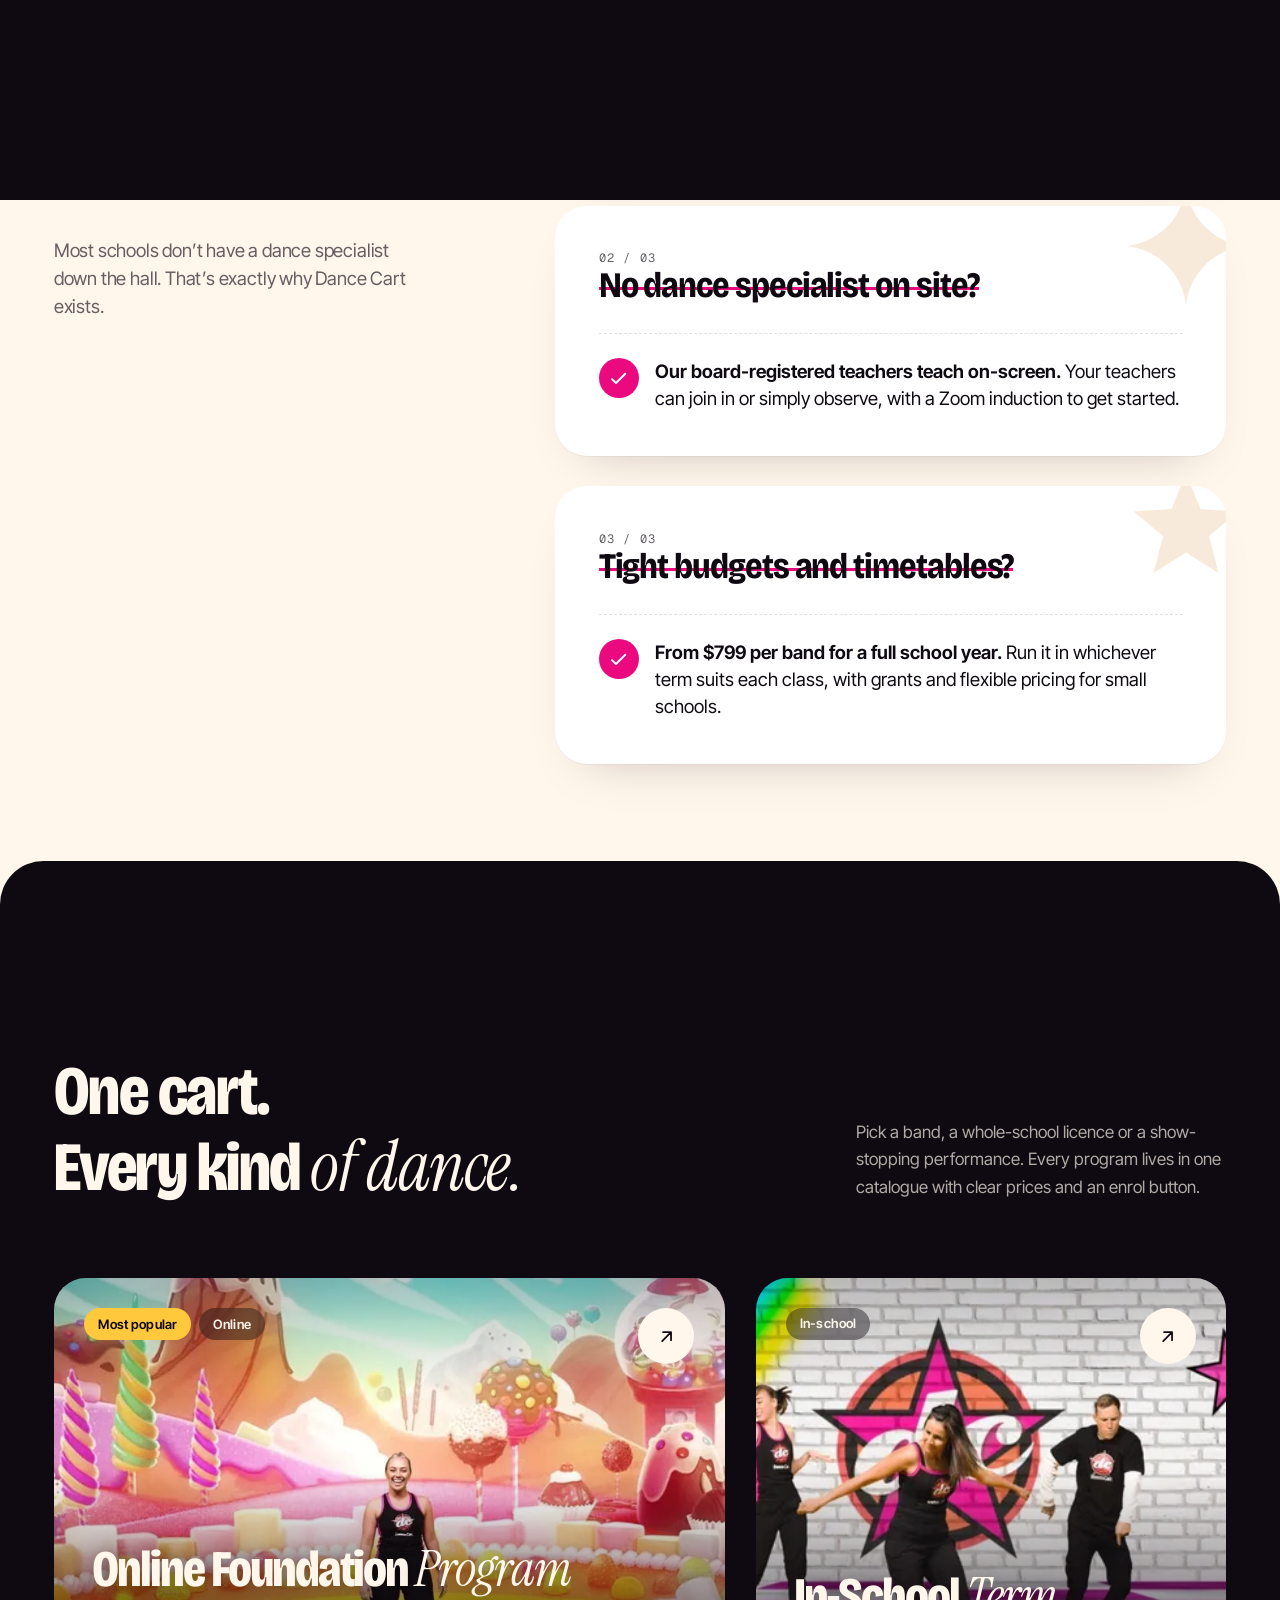
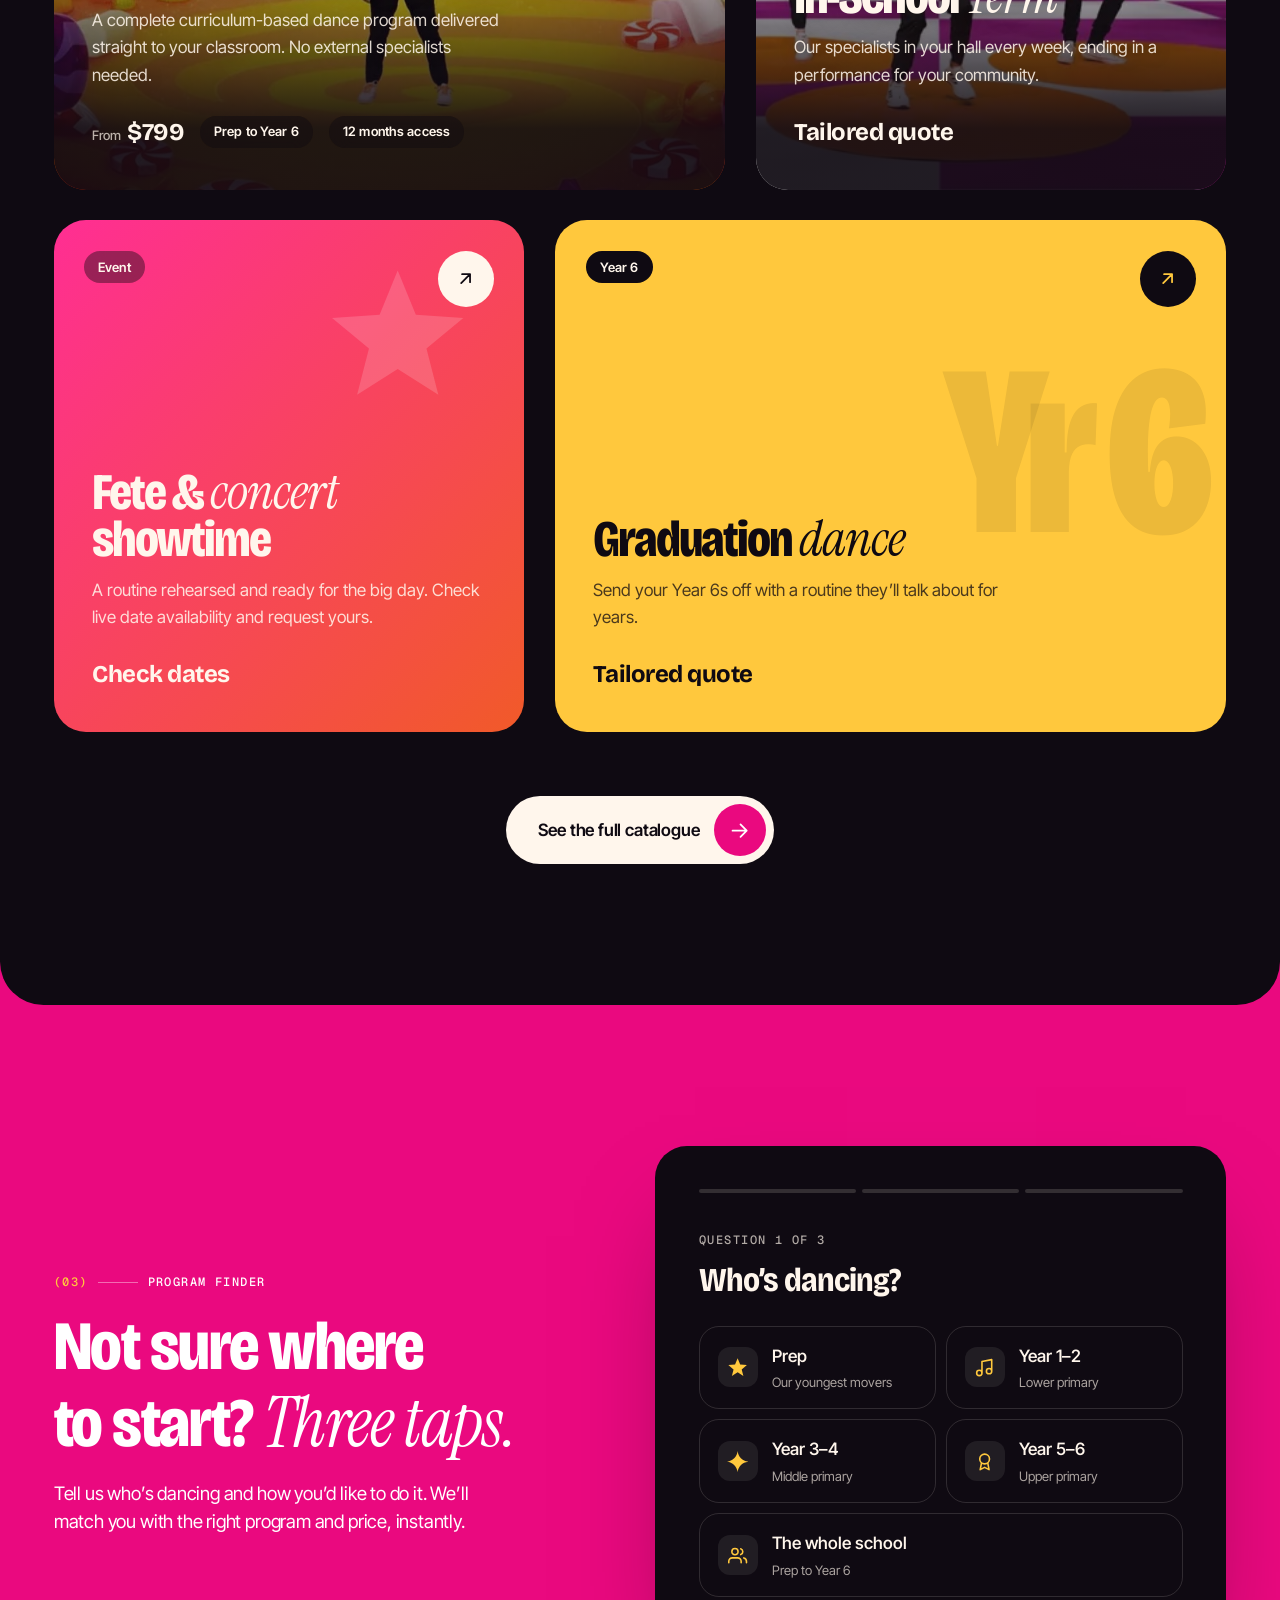
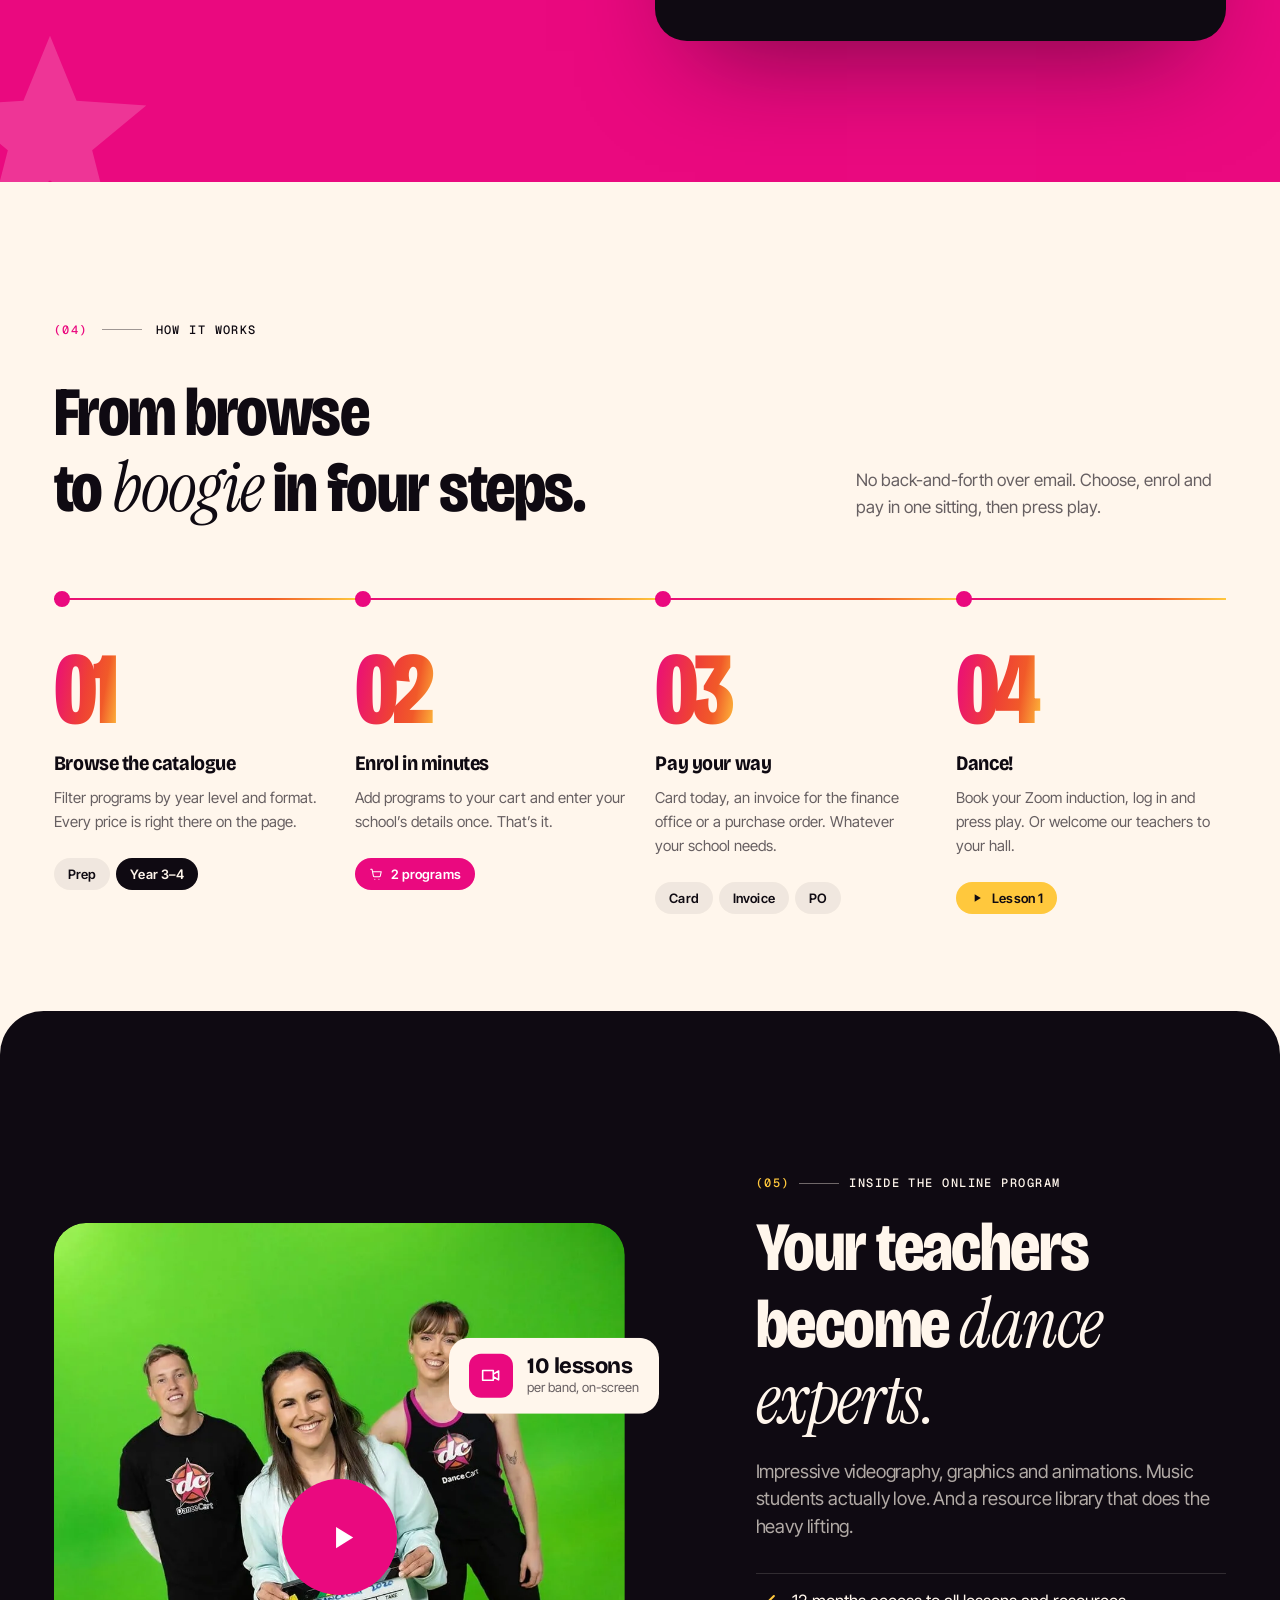
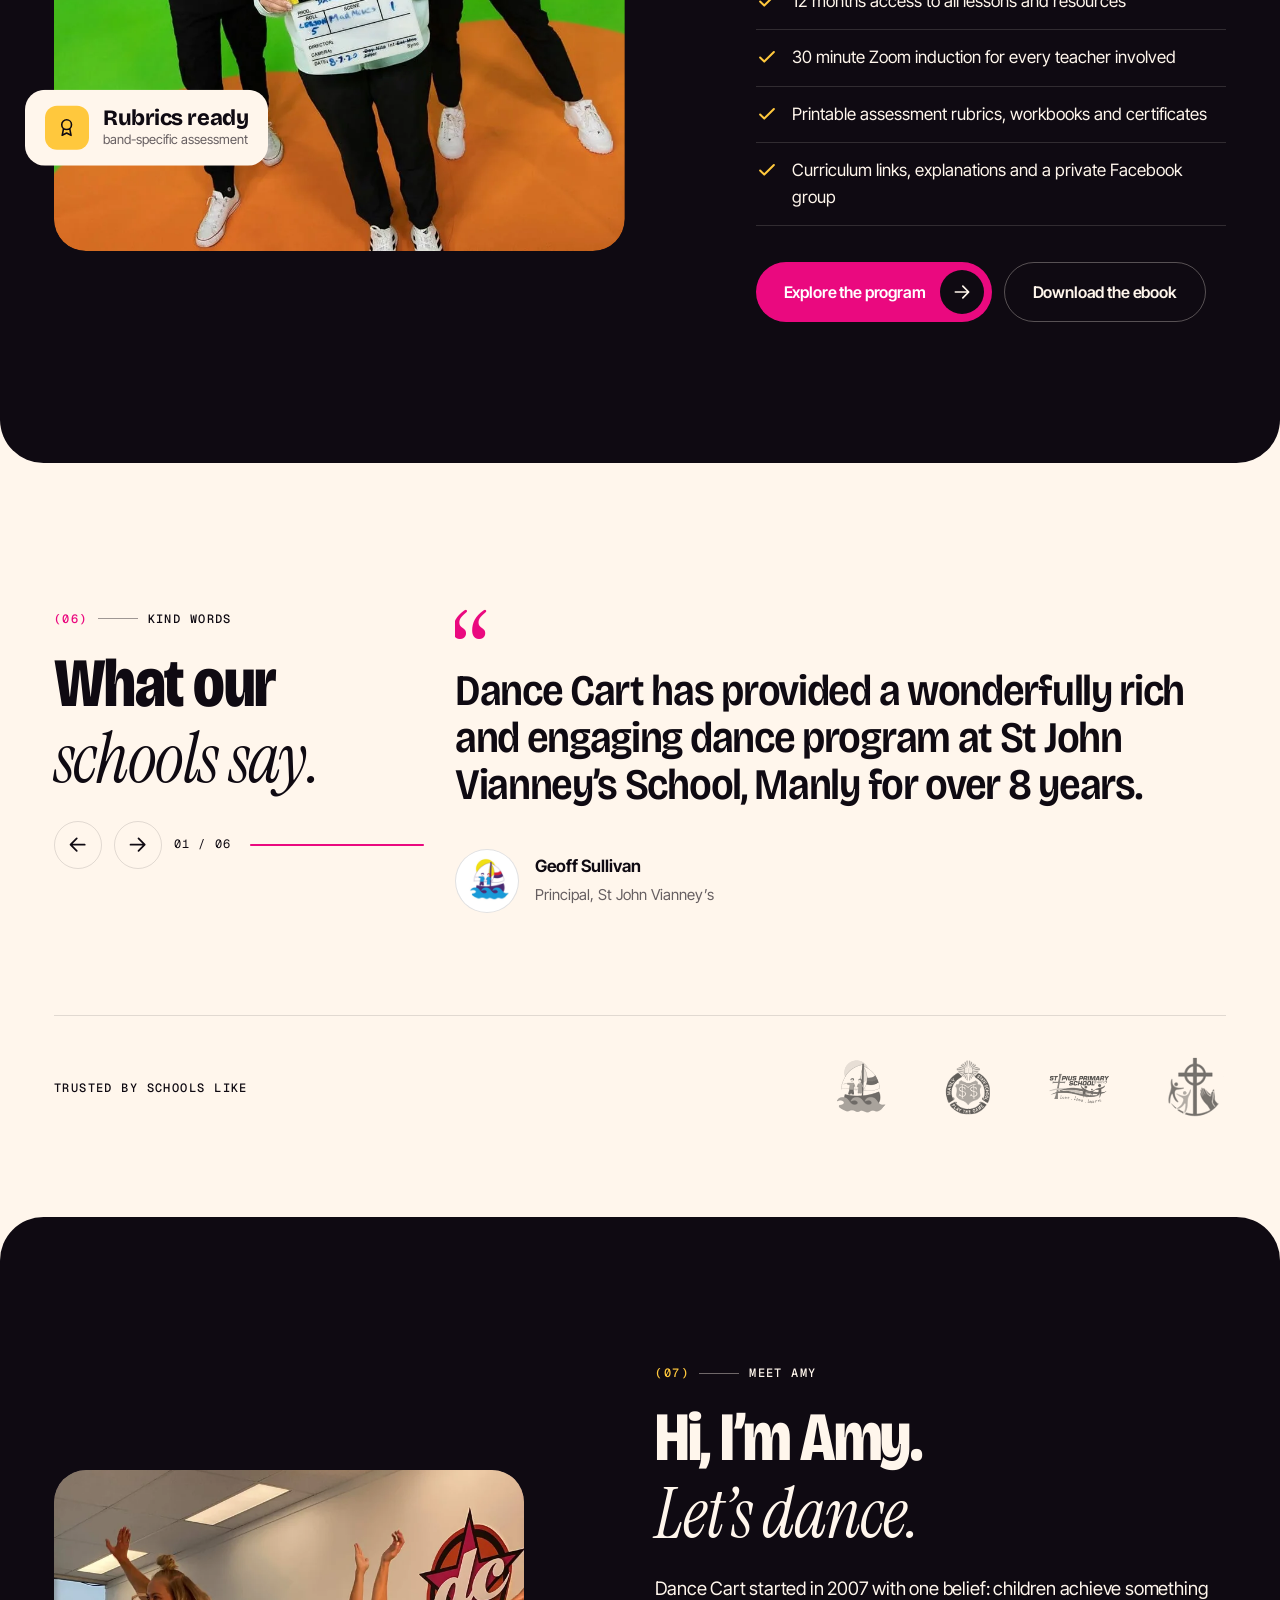
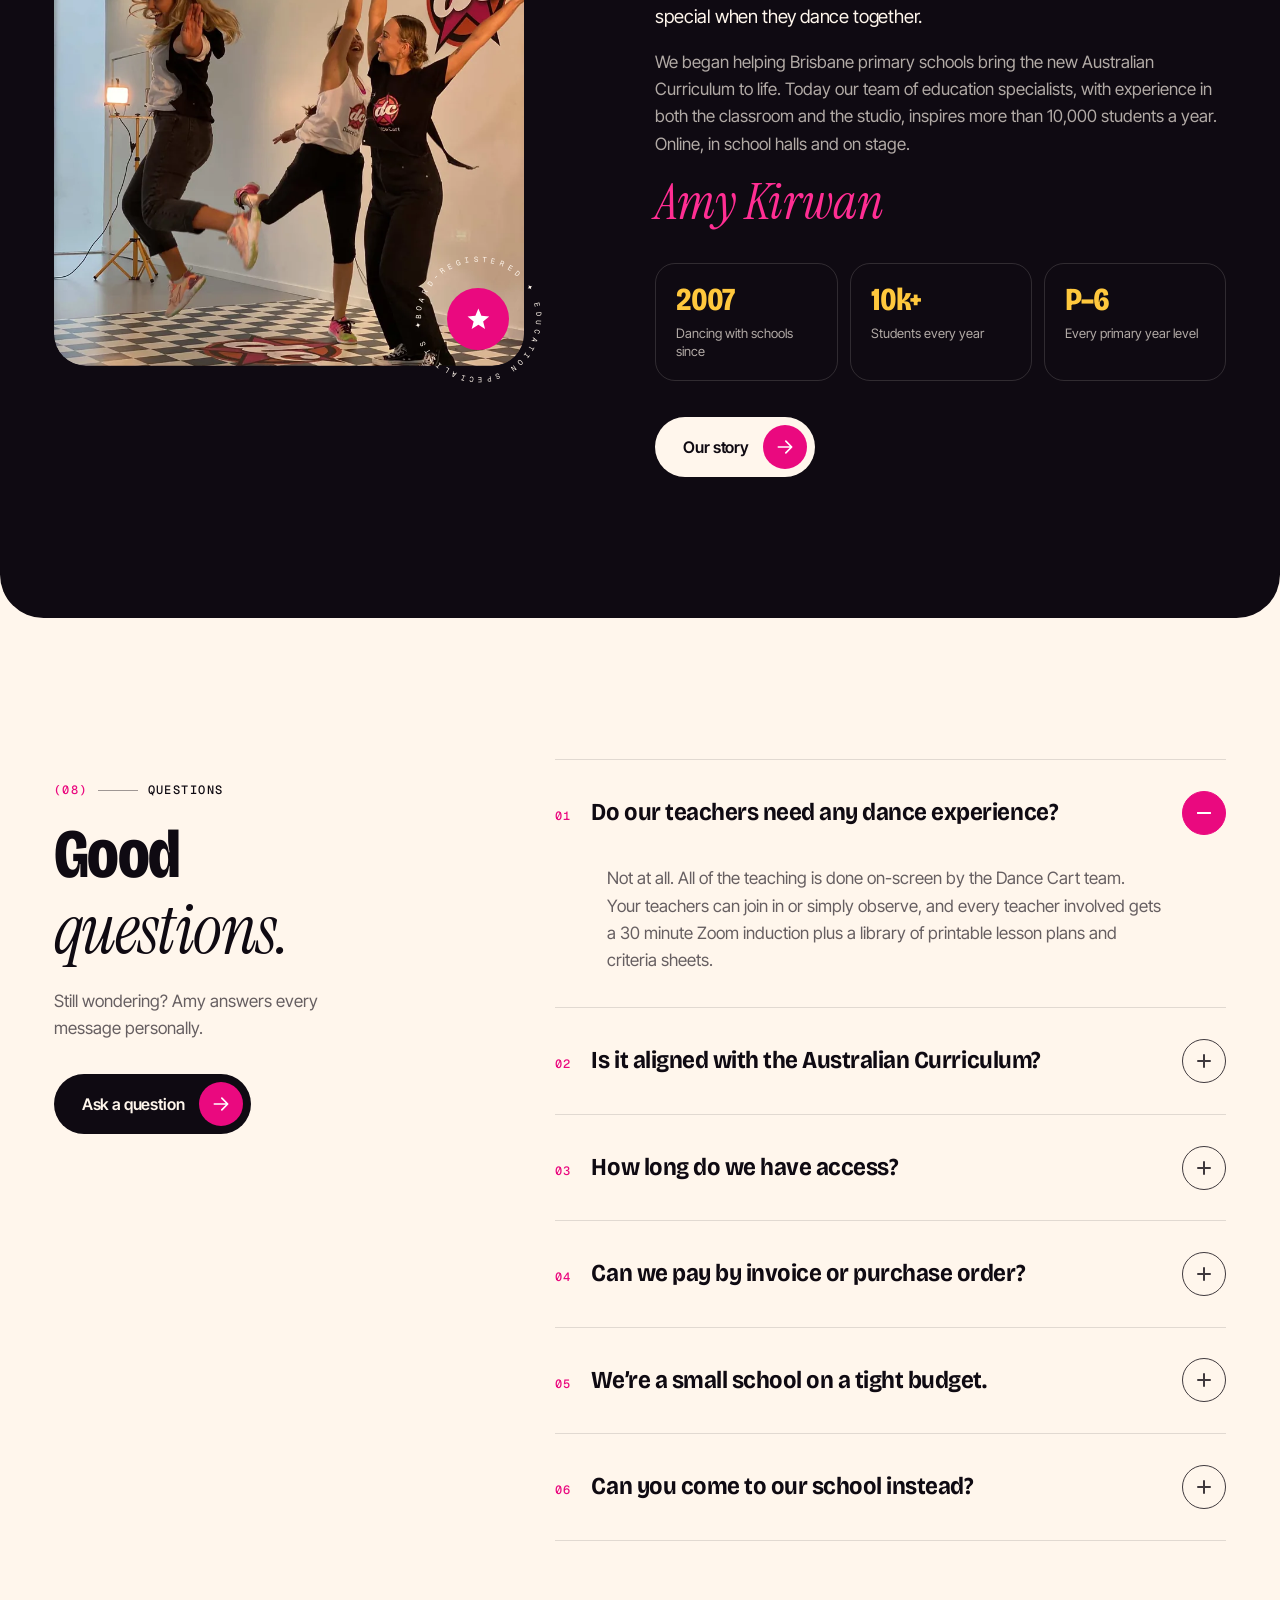
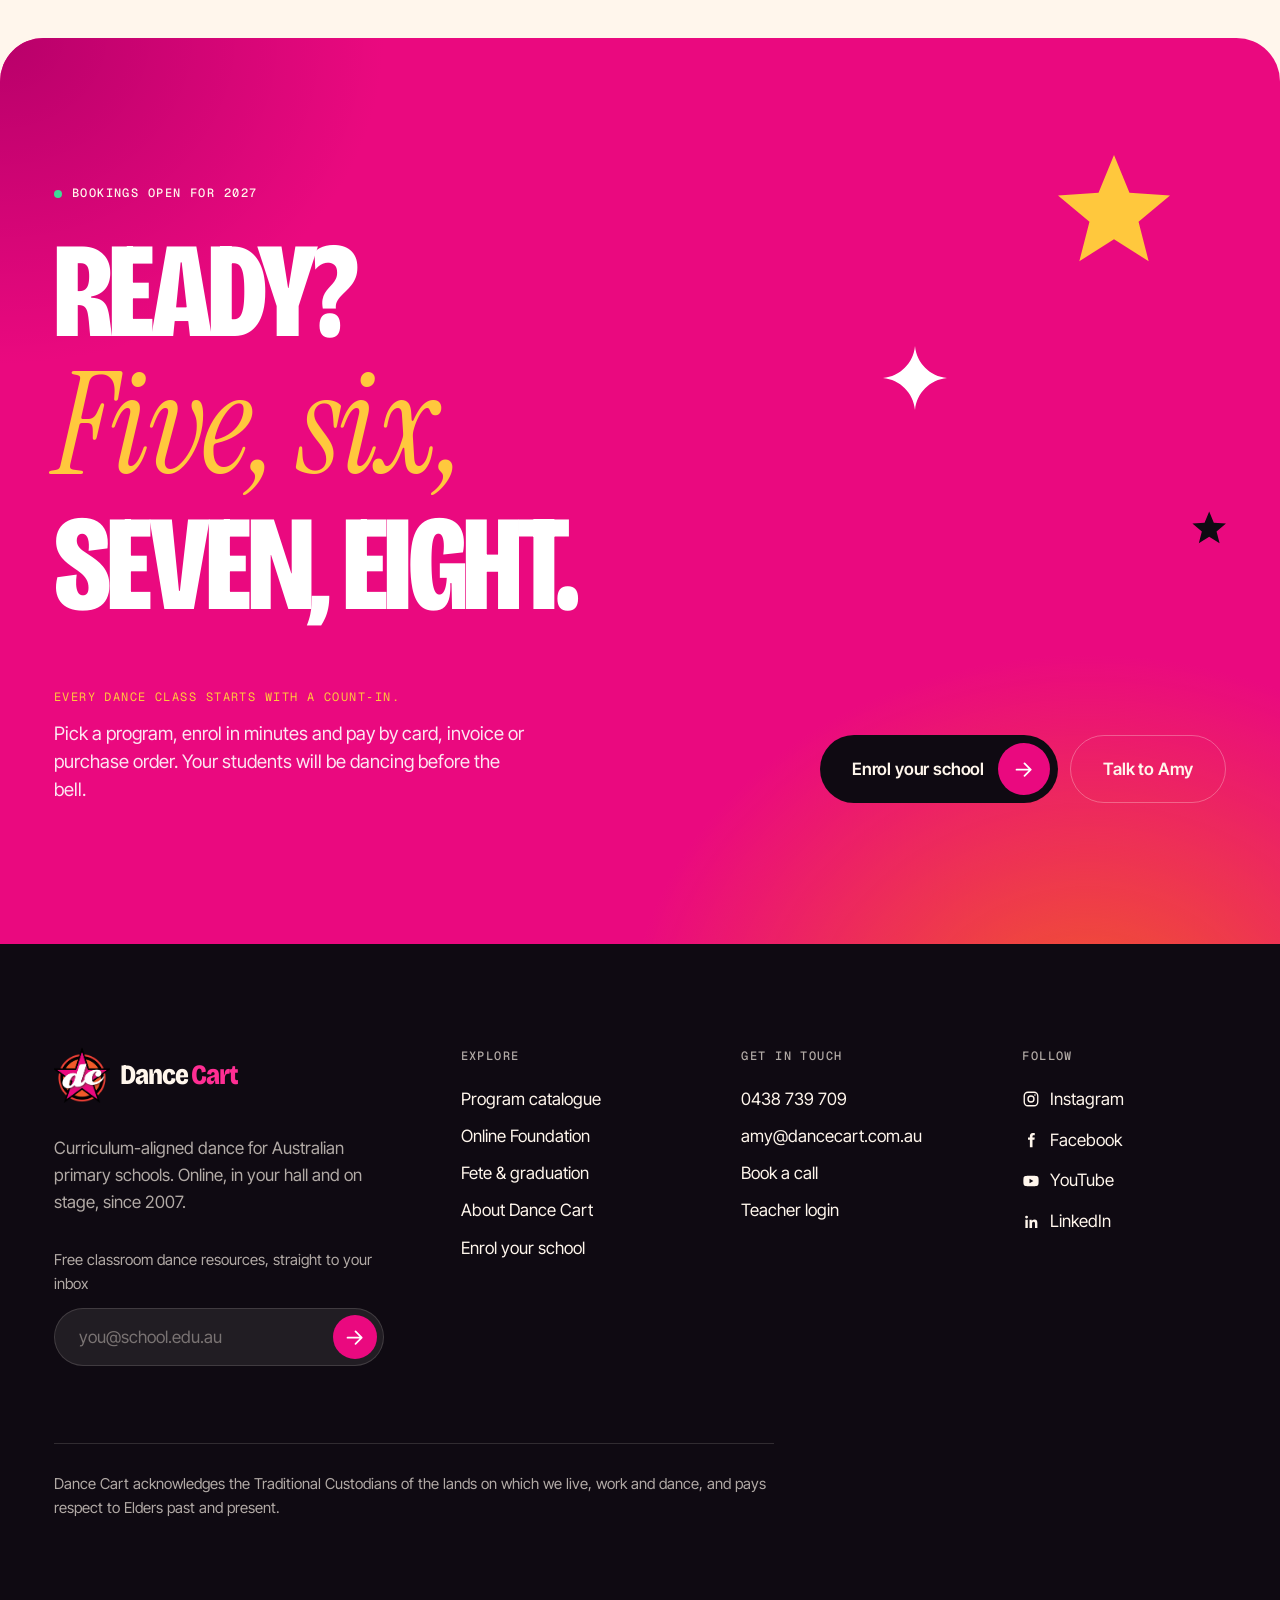
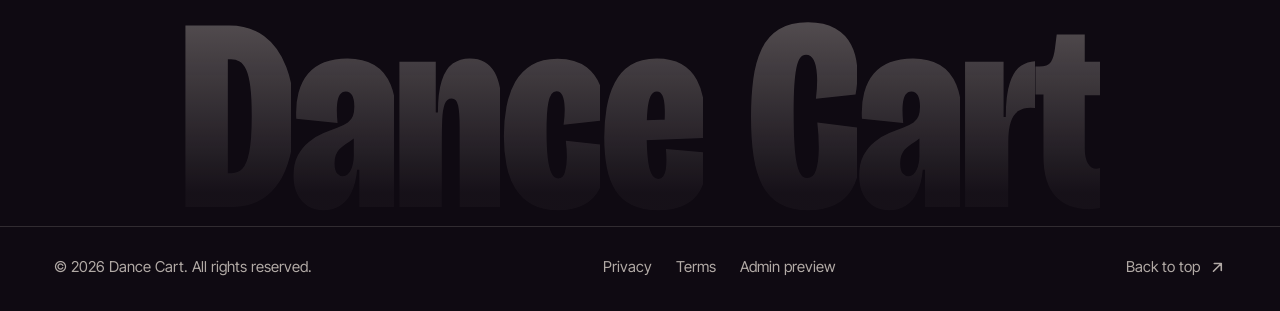
==== commit 2cb09419: "Remove empty stretches on phones - Section spacing 52px on phones; tighter headings, lists, steps,  " ====
--- a/index.html
+++ b/index.html
@@ -36,7 +36,7 @@
   <link rel="preload" href="assets/fonts/inter-tight-normal-300-700.woff2" as="font" type="font/woff2" crossorigin>
   <link rel="preload" href="assets/fonts/instrument-serif-italic-400.woff2" as="font" type="font/woff2" crossorigin>
   <link rel="stylesheet" href="assets/css/fonts.css?v=c5fd3fbf">
-  <link rel="stylesheet" href="assets/css/main.css?v=e8540992">
+  <link rel="stylesheet" href="assets/css/main.css?v=31e64ee6">
   <script type="application/ld+json">
   {
     "@context": "https://schema.org",
@@ -106,7 +106,7 @@
 
     <div class="preloader__top">
       <span class="label">Dance Cart &middot; Est. 2007</span>
-      <span class="label preloader__hint">The count-in every dance class starts with</span>
+      <span class="label preloader__hint">The count&#8209;in every dance class starts with</span>
     </div>
 
     <div class="preloader__count">
@@ -521,7 +521,7 @@
           <span>seven, eight.</span>
         </h2>
         <div class="footer-cta__row">
-          <p class="footer-cta__lead"><span class="footer-cta__aside">Every dance class starts with a count-in.</span> Pick a program, enrol in minutes and pay by card, invoice or purchase order. Your students will be dancing before the bell.</p>
+          <p class="footer-cta__lead"><span class="footer-cta__aside">Every dance class starts with a count&#8209;in.</span> Pick a program, enrol in minutes and pay by card, invoice or purchase order. Your students will be dancing before the bell.</p>
           <div class="footer-cta__btns">
             <a class="btn btn--primary btn--lg" href="enrol.html" data-magnetic><span class="btn__text" data-text="Enrol your school">Enrol your school</span><span class="btn__icon"><svg class="i"><use href="#i-arrow"/></svg></span></a>
             <a class="btn btn--ghost-light btn--lg" href="contact.html"><span class="btn__text" data-text="Talk to Amy">Talk to Amy</span></a>
--- a/assets/css/main.css
+++ b/assets/css/main.css
@@ -1436,3 +1436,59 @@
 }
 .tile p.tile__big { padding-bottom: 0.18em; margin-bottom: -0.18em; }
 html.js [data-split] > span.is-settled { overflow: visible; }
+
+/* Sections that sit straight under a page header */
+.section--after-hero { padding-top: clamp(48px, 7vw, 112px); }
+.cat-callout { margin-top: clamp(56px, 7vw, 96px); }
+
+/* Phones: remove empty stretches (sections, cards, callouts, footer) */
+@media (max-width: 640px) {
+  :root { --section: 52px; }
+  .section--after-hero { padding-top: 32px; }
+  .page-hero { padding-bottom: 44px; }
+  .sec-head { margin-bottom: 28px; }
+  .sec-head__aside { gap: 16px; }
+  .fixes__intro p, .faq__intro p { margin-top: 16px; }
+  .faq__intro .btn { margin-top: 20px; }
+  .fixes__list { margin-top: 8px; }
+  .fix { padding: 24px; }
+  .fix__a { margin-top: 20px; padding-top: 18px; }
+  /* program cards: content-height instead of tall empty panels */
+  .bento__card--a, .bento__card--b { min-height: 400px; }
+  .bento__card--c, .bento__card--d { min-height: 0; padding-top: 104px; }
+  .bento__card--d .bento__art { font-size: 7rem; top: 46px; transform: none; }
+  .bento__card--c .bento__art { width: 46%; top: 4%; right: -6%; }
+  .bento__meta { margin-top: 18px; }
+  .cat-callout { margin-top: 36px; }
+  .callout { gap: 16px; padding: 24px; }
+  .callout__icon { width: 52px; height: 52px; border-radius: 16px; }
+  .callout__icon .i { width: 24px; height: 24px; }
+  .ev__media--grad { aspect-ratio: 16 / 7; }
+  .ev__body { padding: 22px; }
+  .step { padding-top: 24px; }
+  .steps { row-gap: 32px; }
+  .spot__body, .split__body, .meet__body { margin-top: 8px; }
+  .spot__ctas { margin-top: 28px; }
+  .ticks { margin-top: 24px; }
+  .meet__facts { margin-top: 28px; }
+  .meet__sig { margin-top: 20px; }
+  .value { min-height: 0; gap: 20px; }
+  .value__title { margin-top: 0; }
+  .flow__icon { margin-top: 18px; }
+  .flow__title { padding-top: 18px; }
+  .tl { padding: 22px 0; }
+  .quotes__aside { gap: 20px; }
+  .logos { margin-top: 36px; }
+  .contact__aside { gap: 12px; }
+  .ccard { padding: 22px; }
+  .booker__pick { margin-top: 24px; }
+  .pricing__opts { gap: 8px; }
+  .footer-cta__row { margin-top: 28px; }
+  .footer__main { padding-top: 44px; }
+  .footer__grid { gap: 32px 24px; }
+  .footer__ack { margin-top: 32px; padding-top: 20px; }
+  .footer__word { margin-top: 24px; }
+  .bento { gap: 12px; }
+  .cat-grid { gap: 14px; }
+  .done { padding: 32px 20px; }
+}
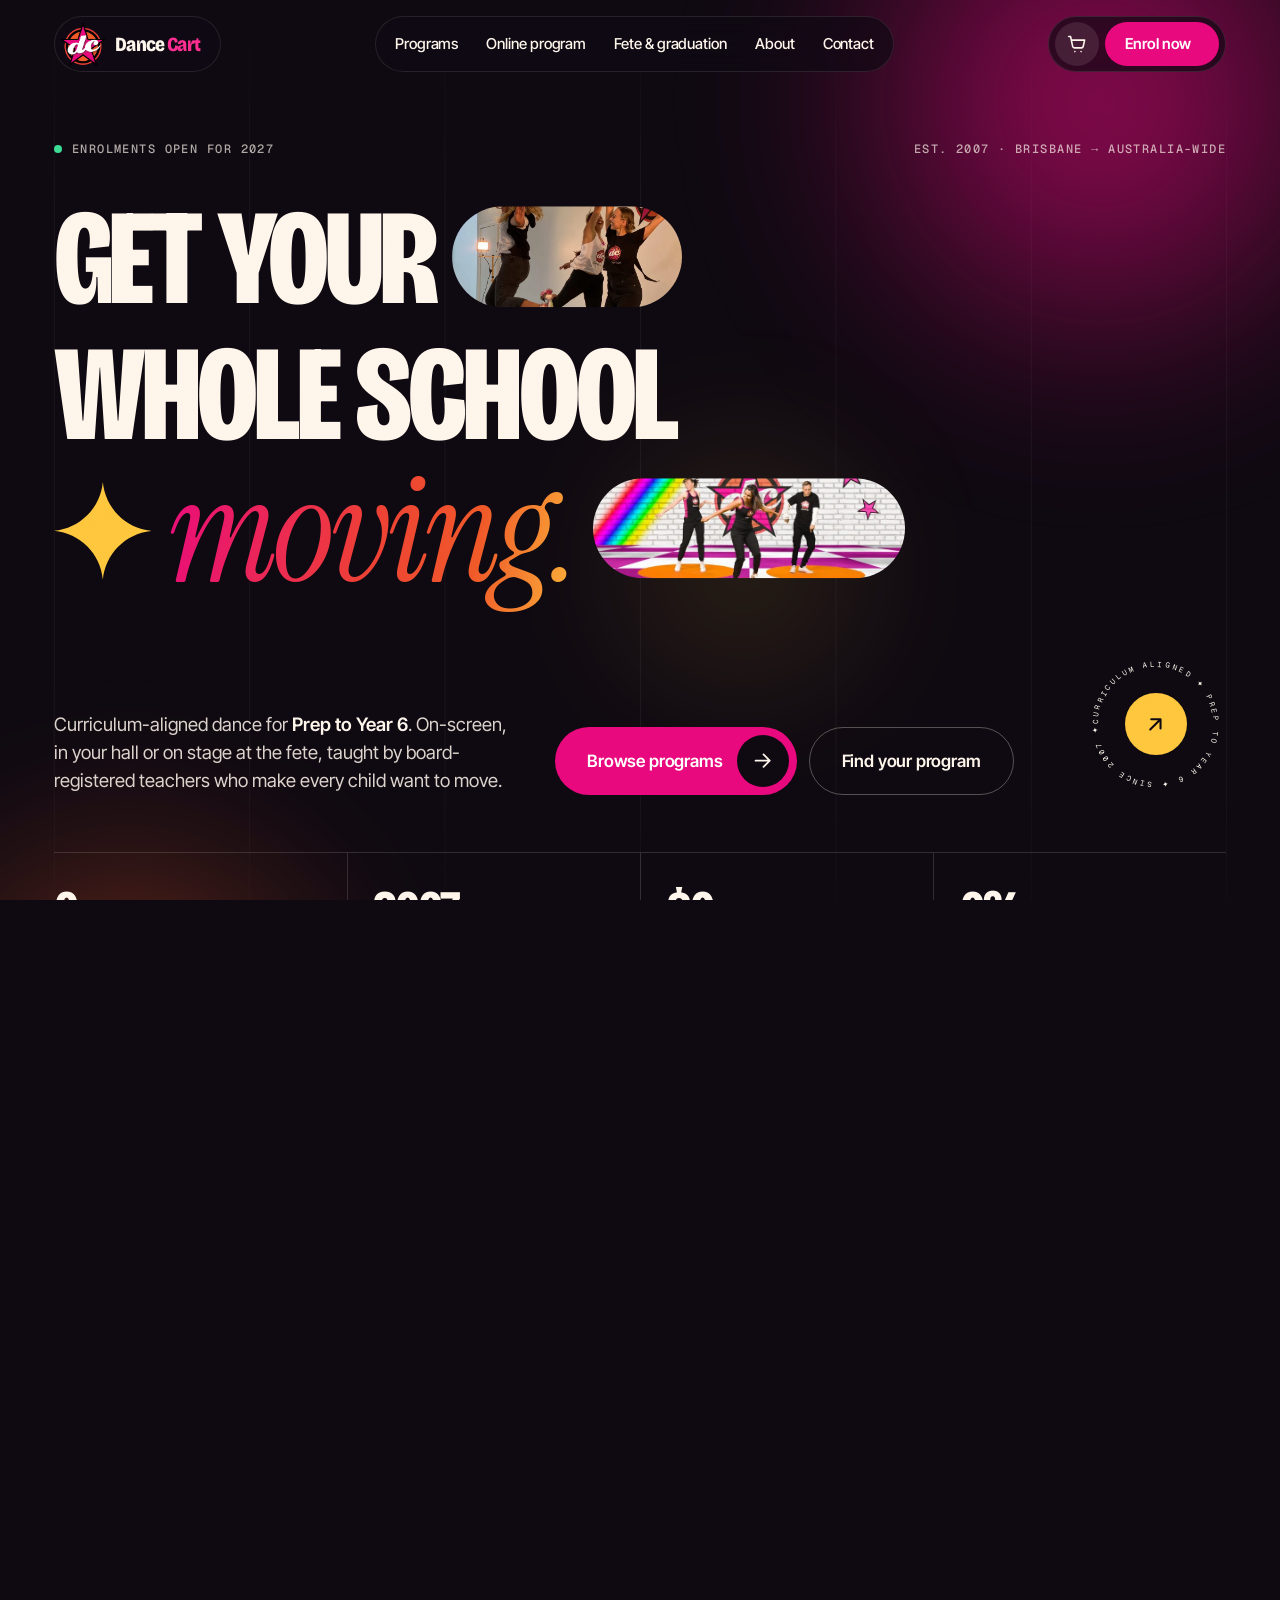
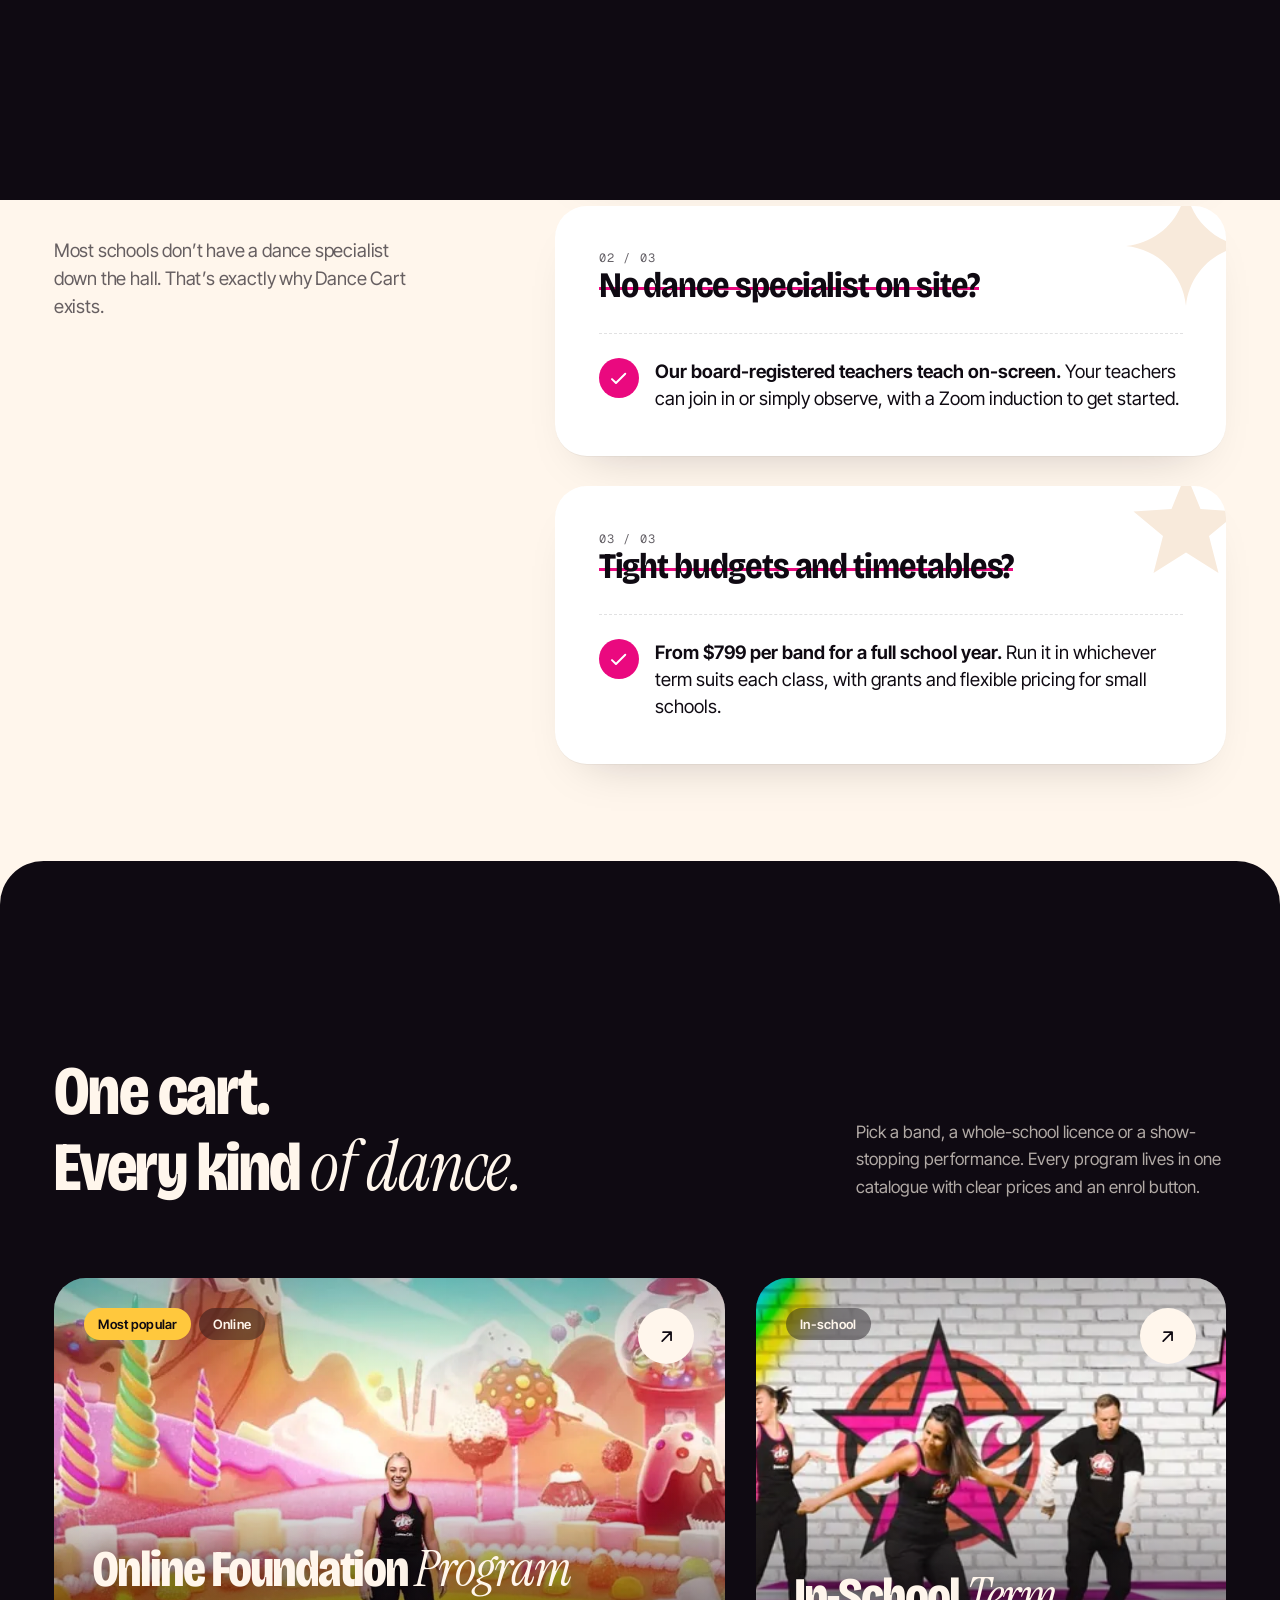
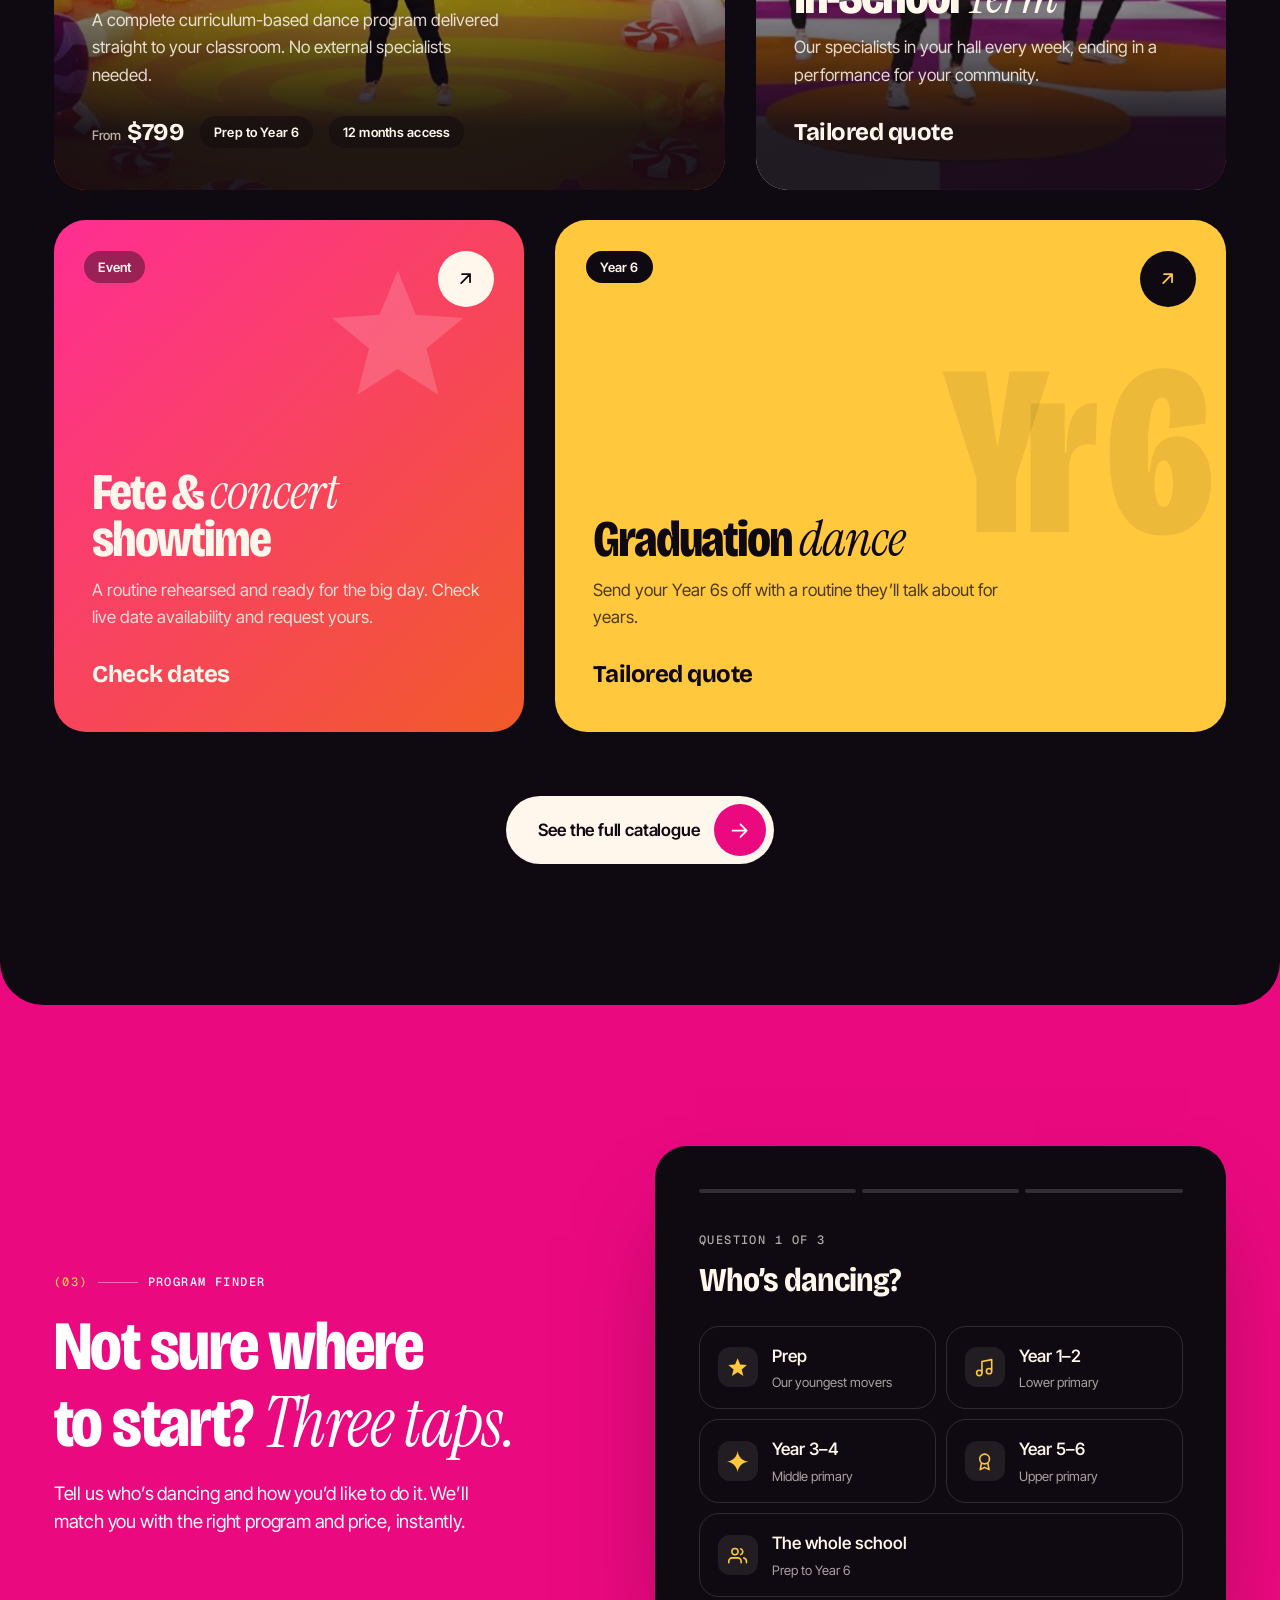
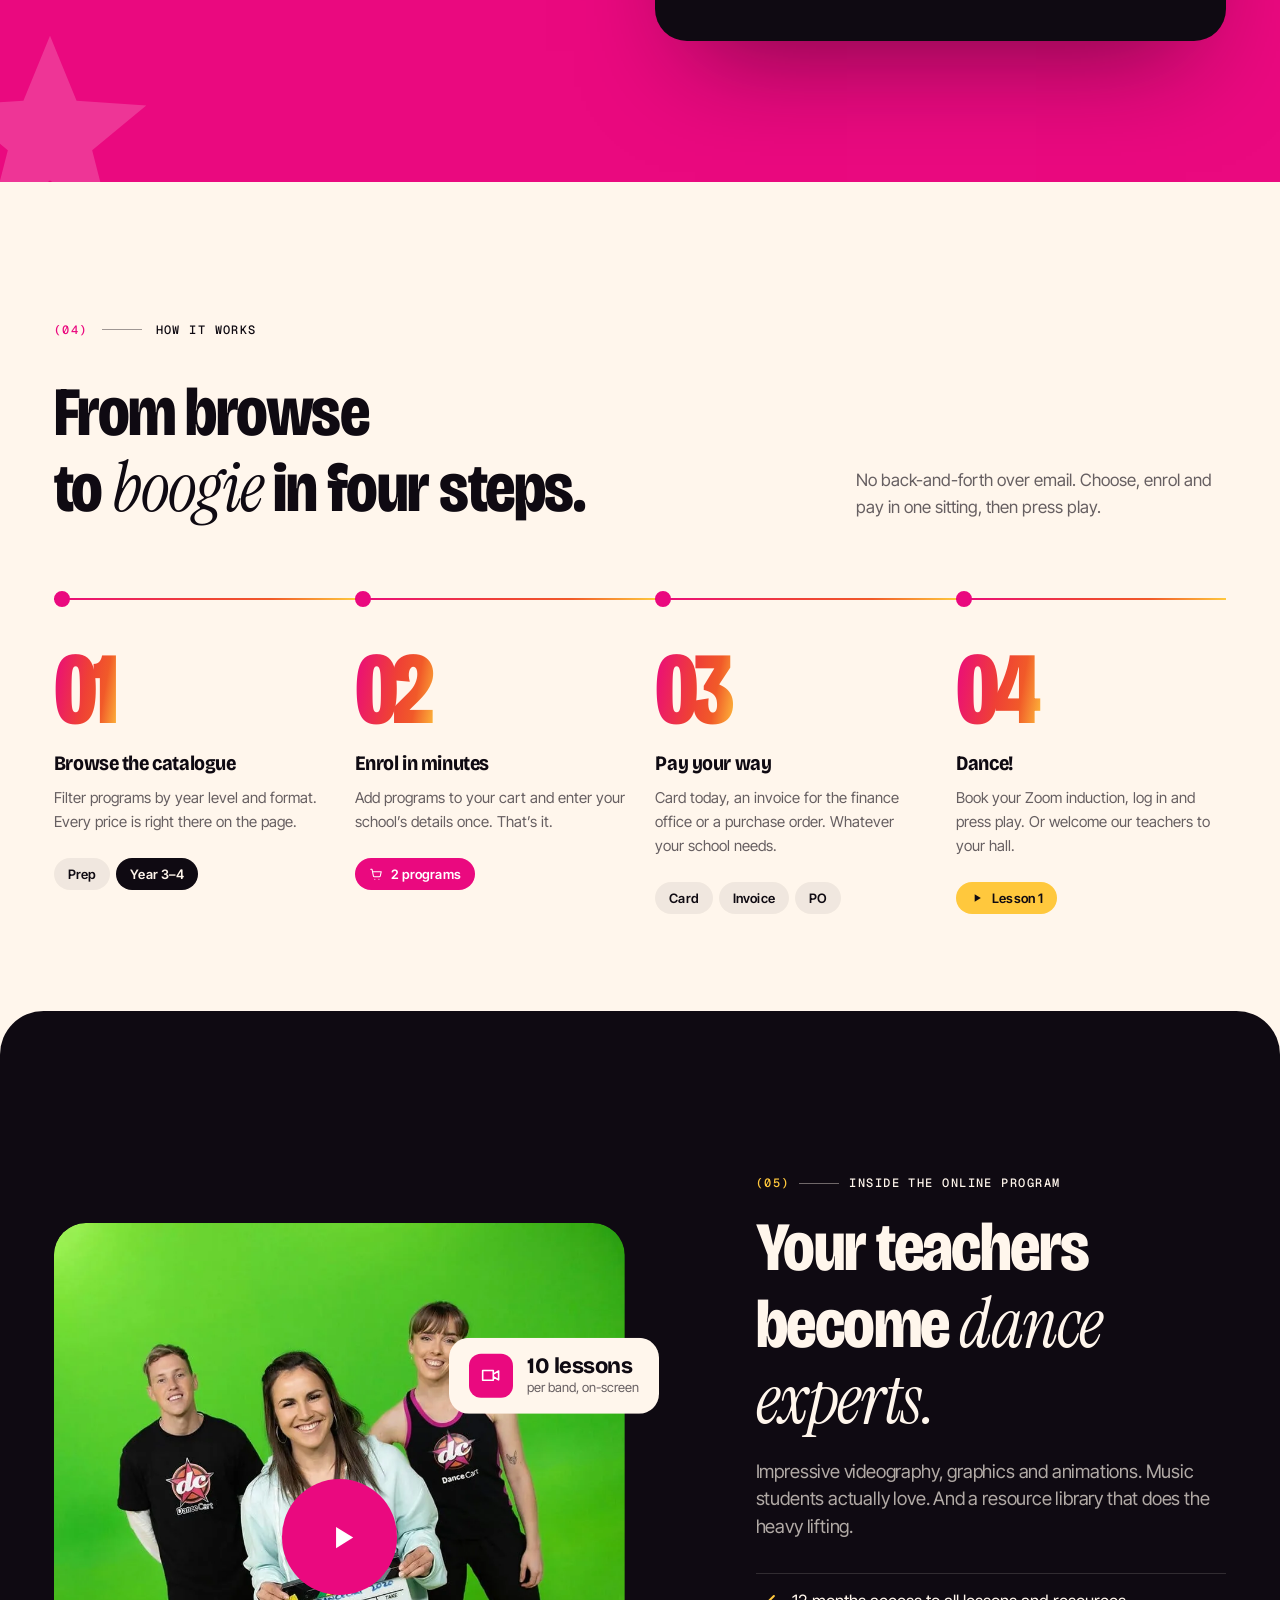
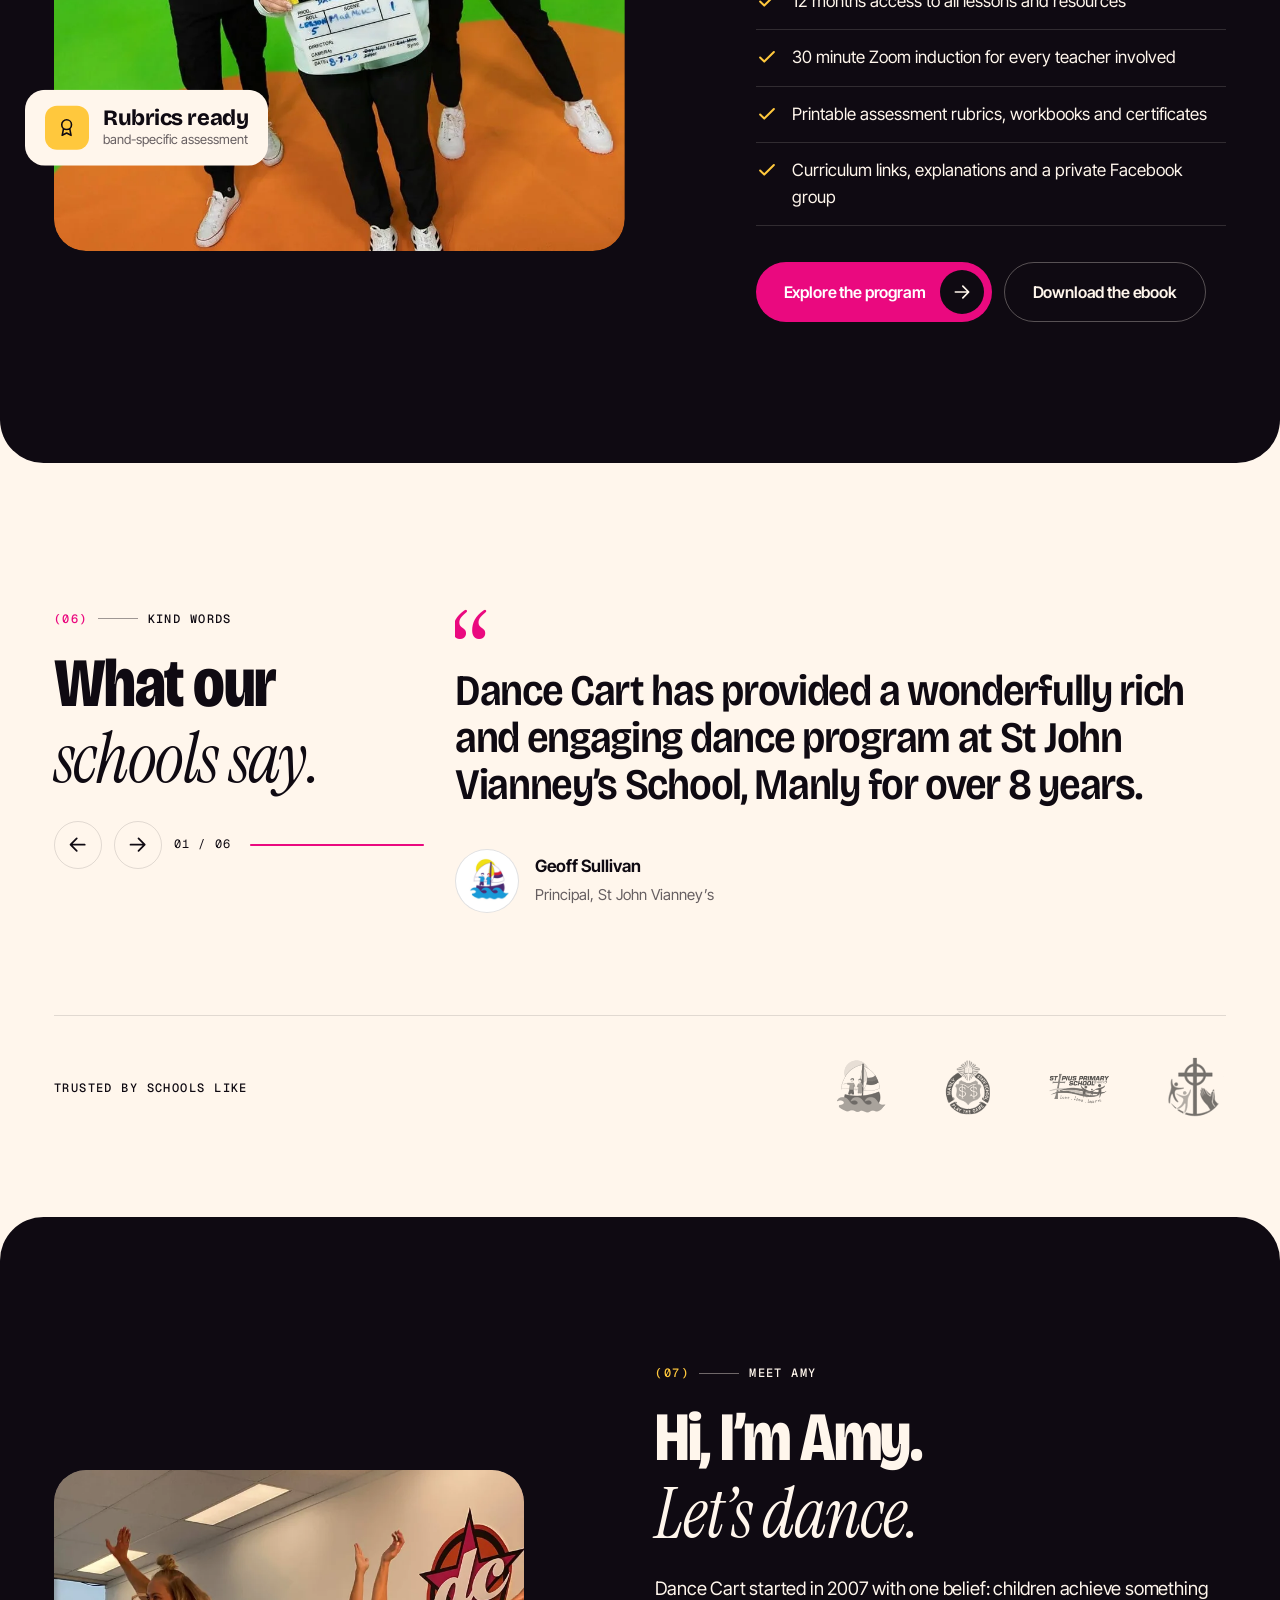
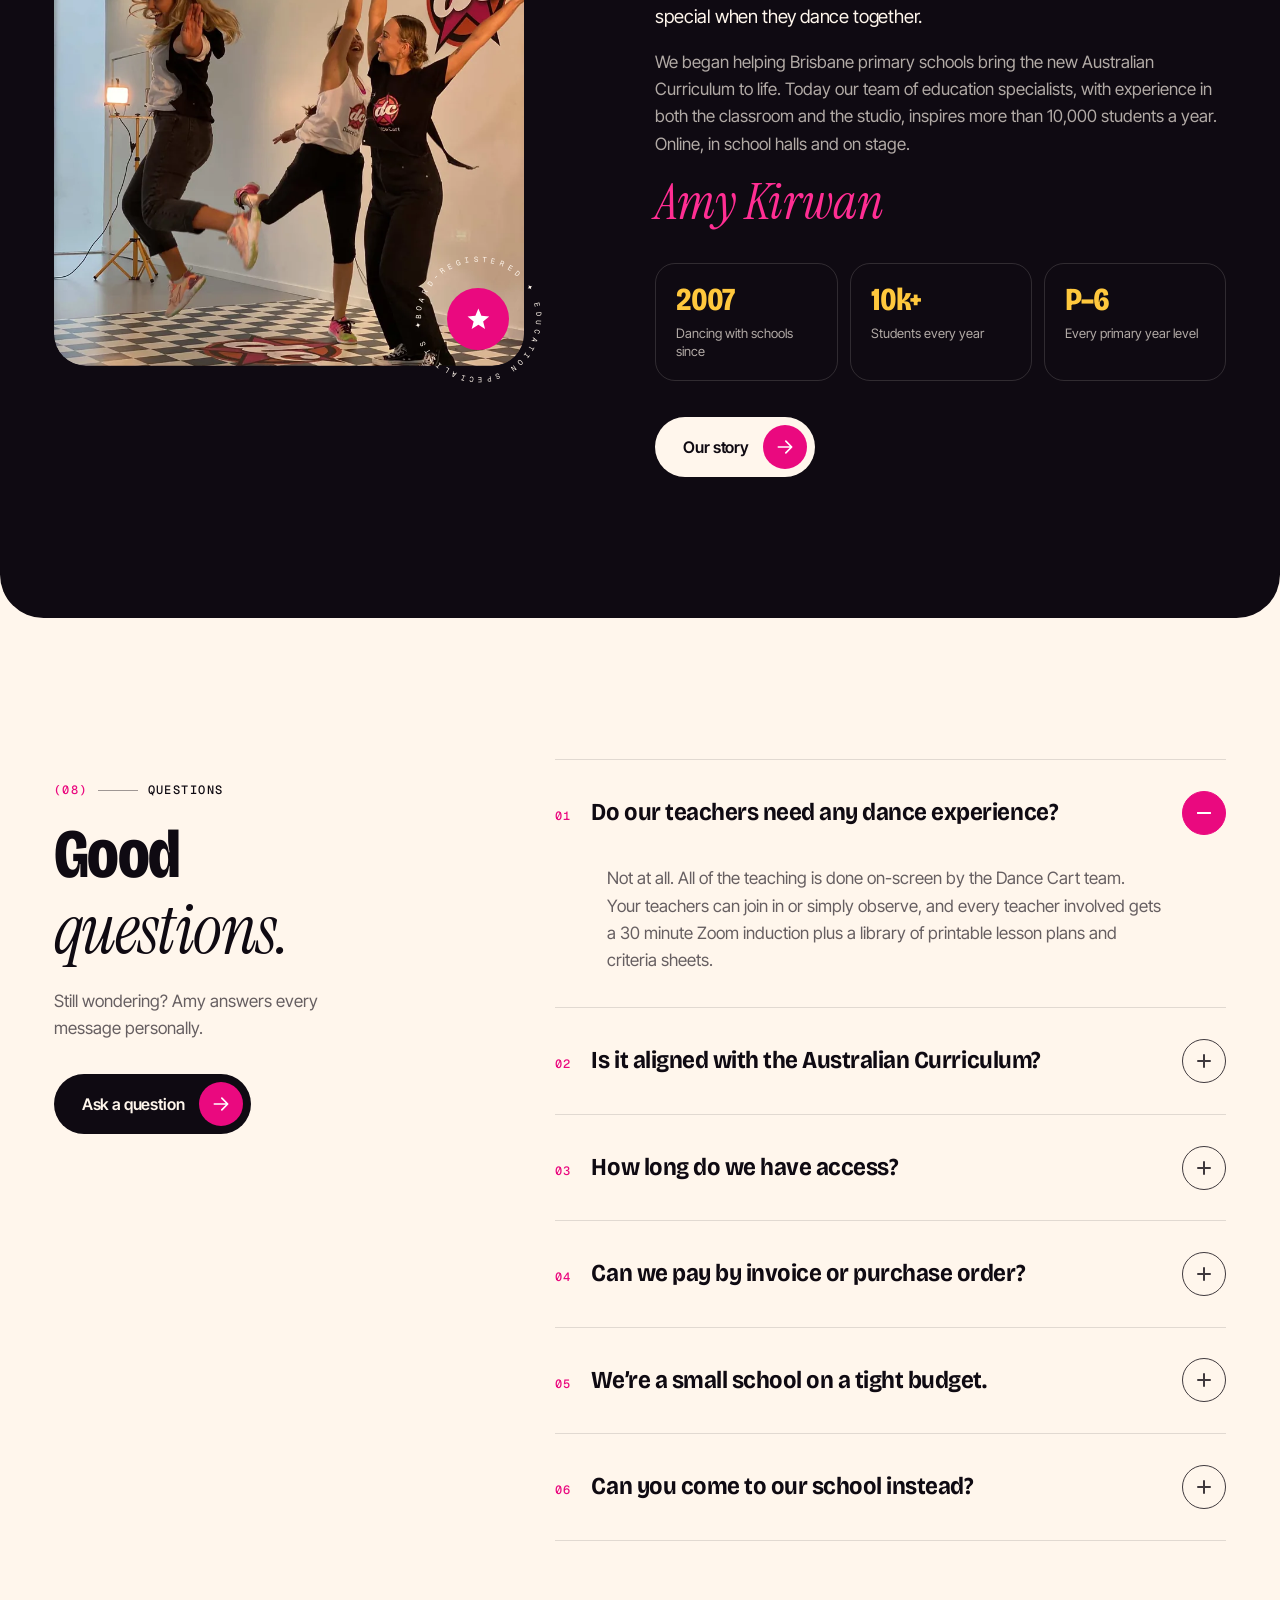
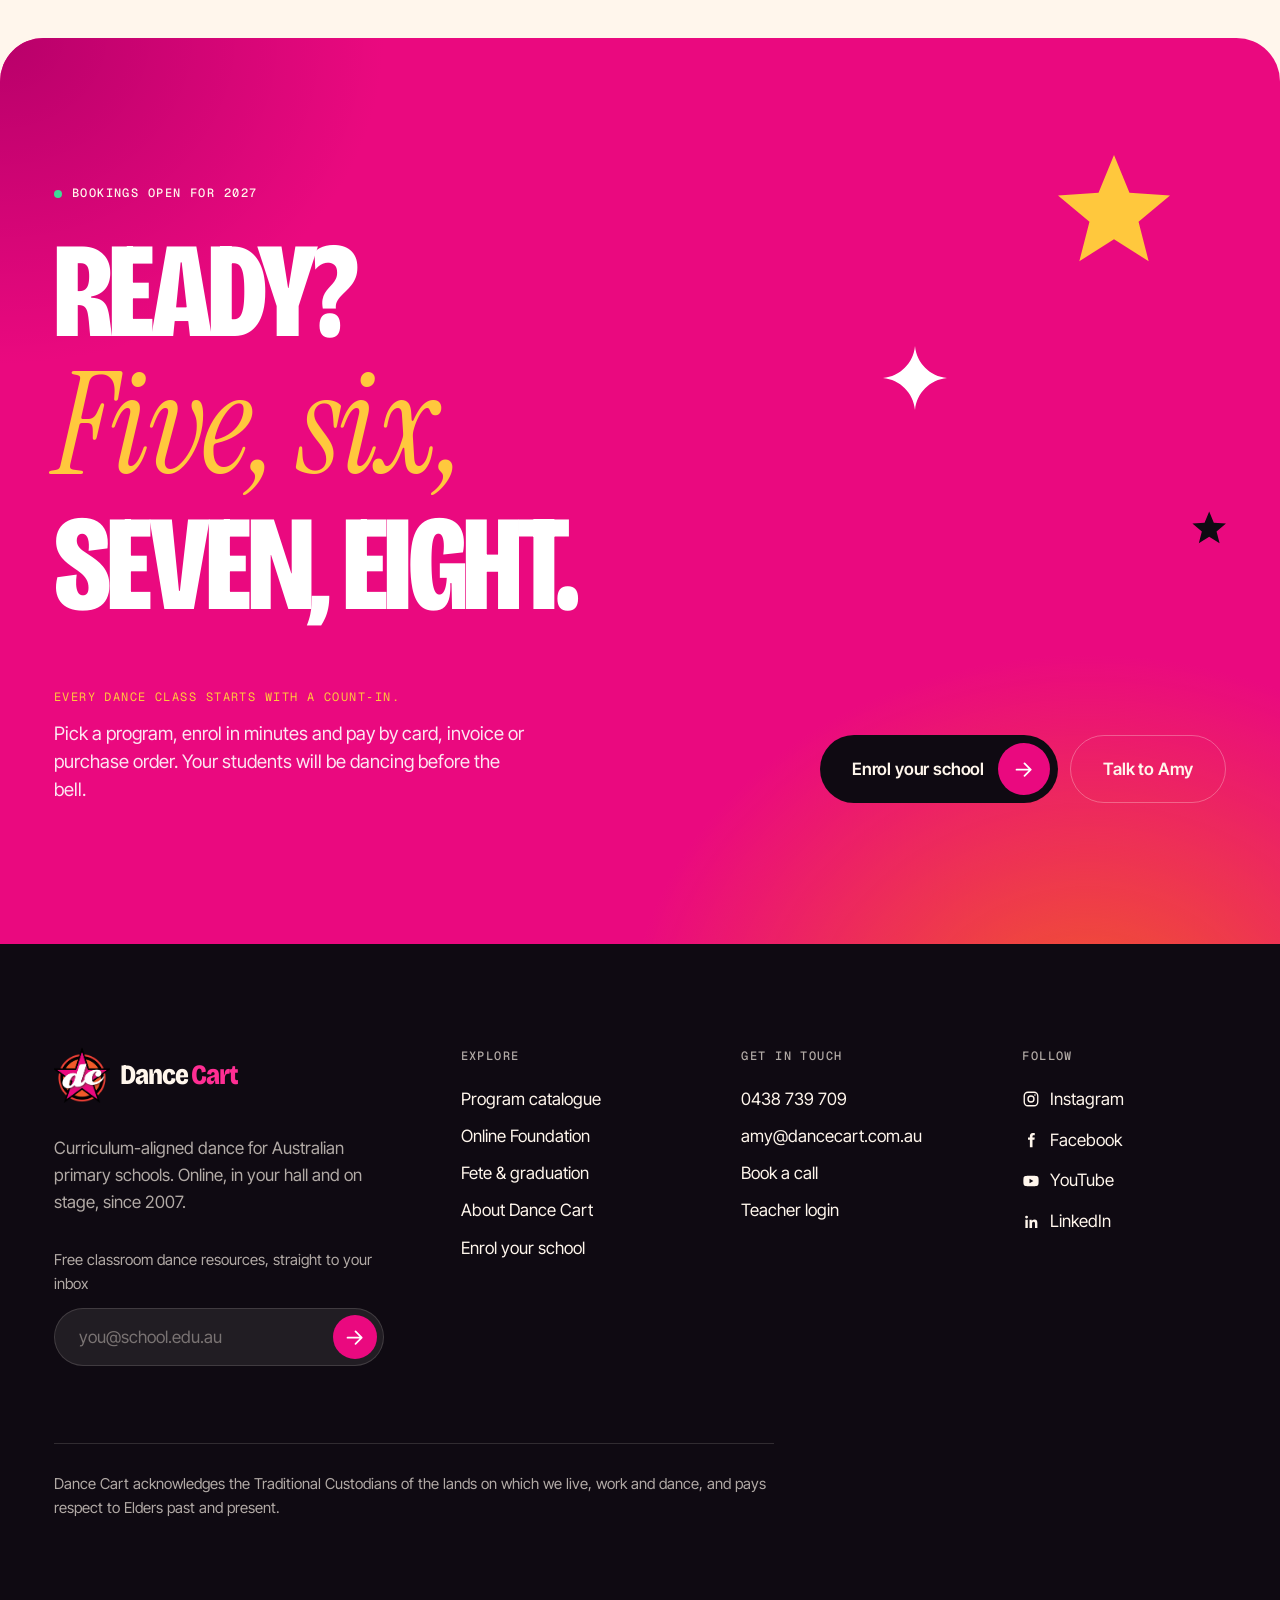
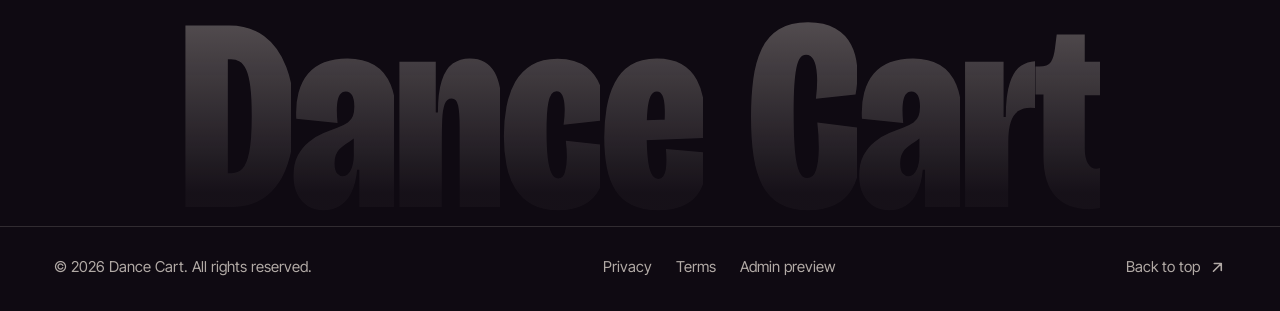
==== commit 7be38b6a: "Fix button label jumping to the top edge on hover The hover roll moved the label's clipping window i" ====
--- a/index.html
+++ b/index.html
@@ -36,7 +36,7 @@
   <link rel="preload" href="assets/fonts/inter-tight-normal-300-700.woff2" as="font" type="font/woff2" crossorigin>
   <link rel="preload" href="assets/fonts/instrument-serif-italic-400.woff2" as="font" type="font/woff2" crossorigin>
   <link rel="stylesheet" href="assets/css/fonts.css?v=c5fd3fbf">
-  <link rel="stylesheet" href="assets/css/main.css?v=31e64ee6">
+  <link rel="stylesheet" href="assets/css/main.css?v=0a6842bb">
   <script type="application/ld+json">
   {
     "@context": "https://schema.org",
@@ -630,7 +630,7 @@
   <div class="toast" role="status" aria-live="polite"></div>
 
   <script src="assets/js/data.js?v=2b94a925" defer></script>
-  <script src="assets/js/site.js?v=57dfe2c0" defer></script>
+  <script src="assets/js/site.js?v=1be4f575" defer></script>
 
 </body>
 </html>
--- a/assets/css/main.css
+++ b/assets/css/main.css
@@ -356,12 +356,17 @@
 .btn:not(:has(.btn__icon)) { padding-right: 28px; }
 .btn::before { content: ''; position: absolute; inset: 0; z-index: -1; border-radius: inherit; background: var(--sun); transform: translateY(101%); transition: transform 0.55s var(--ease); }
 .btn:hover::before { transform: none; }
-.btn__text { position: relative; display: inline-block; overflow: hidden; line-height: 1.3; }
-.btn__text::after { content: attr(data-text); position: absolute; left: 0; top: 100%; }
-.btn__text, .btn__text::after { transition: transform 0.55s var(--ease); }
-.btn:hover .btn__text { transform: translateY(-100%); }
-.btn:hover .btn__text::after { transform: none; }
-.btn__text { transform: translateY(0); }
+.btn__text { position: relative; display: inline-block; overflow: hidden; line-height: 1.3; vertical-align: middle; }
+/* Hover roll: the label window stays put; two copies of the text slide up inside it.
+   The real text keeps the size (and is what screen readers read); the copies are visual only. */
+.btn__text[data-text] { -webkit-text-fill-color: transparent; }
+.btn__text[data-text]::before, .btn__text[data-text]::after {
+  content: attr(data-text); content: attr(data-text) / "";
+  position: absolute; left: 0; right: 0; top: 0; white-space: nowrap;
+  -webkit-text-fill-color: currentColor; transition: transform 0.55s var(--ease);
+}
+.btn__text[data-text]::after { top: 100%; }
+.btn:hover .btn__text[data-text]::before, .btn:hover .btn__text[data-text]::after { transform: translateY(-100%); }
 .btn__icon { width: calc(var(--btn-h) - 16px); height: calc(var(--btn-h) - 16px); border-radius: 50%; display: grid; place-items: center; background: var(--ink); color: var(--paper); transition: transform 0.55s var(--ease), background 0.4s; }
 .btn:hover .btn__icon { transform: rotate(-45deg); }
 .btn--primary { background: var(--pink); color: var(--white); }
@@ -1170,7 +1175,7 @@
 .modal.is-open .modal__scrim { opacity: 1; }
 .modal.is-open .modal__panel { transform: none; opacity: 1; }
 .modal__close { position: absolute; top: 16px; right: 16px; z-index: 3; background: var(--paper); }
-.qv { display: grid; grid-template-columns: 1fr 1.1fr; }
+.qv { display: grid; grid-template-columns: minmax(0, 1fr) minmax(0, 1.1fr); }
 .qv__art { min-height: 100%; aspect-ratio: auto; border-radius: 0; }
 .qv__body { padding: clamp(28px, 4vw, 48px); }
 .qv__body .pcard__name { font-size: clamp(2rem, 3.4vw, 2.75rem); }
@@ -1323,7 +1328,7 @@
   .pr-opt { padding: 18px; gap: 14px; }
   .pr-opt__name { font-size: 1.125rem; }
   .pr-opt__price { font-size: 1.375rem; }
-  .qv { grid-template-columns: 1fr; }
+  .qv { grid-template-columns: minmax(0, 1fr); }
   .qv__art { aspect-ratio: 16 / 10; }
   .kpis { grid-template-columns: 1fr 1fr; gap: 10px; }
   .kpi { padding: 18px; }
@@ -1492,3 +1497,48 @@
   .cat-grid { gap: 14px; }
   .done { padding: 32px 20px; }
 }
+
+/* Poster art for program cards without a photo */
+.pcard__art--poster { display: block; padding: 0; color: var(--white); }
+.pcard__art--sun.pcard__art--poster { color: var(--ink); }
+.pcard__art--poster::before { content: ''; position: absolute; inset: 0; z-index: -1; background: radial-gradient(120% 90% at 0% 0%, rgba(255, 255, 255, 0.22), transparent 55%); }
+.pcard__art--ink.pcard__art--poster::before { background: radial-gradient(120% 90% at 0% 0%, rgba(234, 9, 127, 0.4), transparent 60%); }
+.poster__rings { position: absolute; right: -30%; bottom: -55%; width: 95%; aspect-ratio: 1; border-radius: 50%; z-index: -1;
+  background: repeating-radial-gradient(circle, rgba(255, 255, 255, 0.16) 0 2px, transparent 2px 22px); transition: transform 1.2s var(--ease); }
+.pcard__art--sun .poster__rings { background: repeating-radial-gradient(circle, rgba(15, 10, 18, 0.12) 0 2px, transparent 2px 22px); }
+.pcard__art--ink .poster__rings { background: repeating-radial-gradient(circle, rgba(255, 46, 147, 0.28) 0 2px, transparent 2px 22px); }
+.pcard:hover .poster__rings { transform: scale(1.12) rotate(8deg); }
+.poster__dots { position: absolute; left: 0; top: 0; width: 60%; height: 70%; z-index: -1; opacity: 0.5;
+  background-image: radial-gradient(currentColor 1.2px, transparent 1.4px); background-size: 12px 12px;
+  -webkit-mask-image: radial-gradient(120% 100% at 0% 0%, #000 0%, transparent 70%); mask-image: radial-gradient(120% 100% at 0% 0%, #000 0%, transparent 70%); opacity: 0.22; }
+.poster__top { position: absolute; left: 18px; top: 18px; right: 120px; display: flex; flex-wrap: wrap; align-items: center; gap: 6px; }
+.poster__icon { width: 40px; height: 40px; border-radius: 50%; display: grid; place-items: center; background: rgba(255, 255, 255, 0.22); -webkit-backdrop-filter: blur(6px); backdrop-filter: blur(6px); margin-right: 2px; }
+.pcard__art--sun .poster__icon { background: var(--ink); color: var(--sun); }
+.pcard__art--ink .poster__icon { background: var(--pink); color: var(--white); }
+.poster__icon .i { width: 20px; height: 20px; }
+.poster__fact { height: 28px; padding: 0 11px; border-radius: var(--r-pill); display: inline-flex; align-items: center; font-size: 12px; font-weight: 650; background: rgba(15, 10, 18, 0.28); color: var(--white); white-space: nowrap; }
+.pcard__art--sun .poster__fact { background: rgba(15, 10, 18, 0.1); color: var(--ink); }
+.pcard__art--ink .poster__fact { background: rgba(255, 246, 236, 0.1); }
+.poster__label { position: absolute; left: 18px; bottom: 14px; display: flex; flex-direction: column; line-height: 1; transition: transform 0.8s var(--ease); }
+.pcard:hover .poster__label { transform: translateY(-4px); }
+.poster__label em { font-family: var(--f-serif); font-style: italic; font-size: 1.5rem; letter-spacing: -0.01em; opacity: 0.92; margin-bottom: -0.05em; }
+.poster__label b { font-family: var(--f-display); font-weight: 800; font-stretch: 75%; font-size: clamp(4.6rem, 7vw, 6.4rem); letter-spacing: -0.035em; line-height: 0.86; padding-bottom: 0.04em; }
+.pcard__art--ink .poster__label b { background: var(--grad); -webkit-background-clip: text; background-clip: text; color: transparent; padding: 0.04em 0.1em 0.12em 0; margin: -0.04em -0.1em -0.12em 0; }
+.poster__sticker { position: absolute !important; inset: auto 16px 16px auto !important; width: 64px !important; height: 64px !important; object-fit: contain; transform: rotate(-12deg); filter: drop-shadow(0 8px 16px rgba(15, 10, 18, 0.3)); transition: transform 0.8s var(--ease-back); z-index: 1 !important; }
+.pcard:hover .poster__sticker { transform: rotate(14deg) scale(1.08); }
+.pcard__art--poster .pcard__tags { top: 18px; right: 18px; }
+.qv__art { width: 100%; }
+.qv__art.pcard__art--poster { aspect-ratio: auto; min-height: 260px; }
+@media (max-width: 640px) {
+  .poster__label b { font-size: 5rem; }
+  .poster__sticker { width: 56px !important; height: 56px !important; }
+}
+/* Quick-view poster: rings fill the tall panel, bigger label */
+.qv__art .poster__rings { width: 150%; right: -75%; bottom: auto; top: 50%; transform: translateY(-50%); }
+.qv__art .poster__dots { height: 50%; }
+.qv__art .poster__label { left: 24px; bottom: 22px; }
+.qv__art .poster__label em { font-size: 2rem; }
+.qv__art .poster__label b { font-size: clamp(5.5rem, 9vw, 9rem); }
+.qv__art .poster__sticker { width: 84px !important; height: 84px !important; inset: 24px 24px auto auto !important; }
+.qv__art .poster__top { right: 130px; }
+@media (max-width: 640px) { .qv__art .poster__sticker { width: 56px !important; height: 56px !important; inset: auto 16px 16px auto !important; } .qv__art .poster__label b { font-size: 5rem; } }
